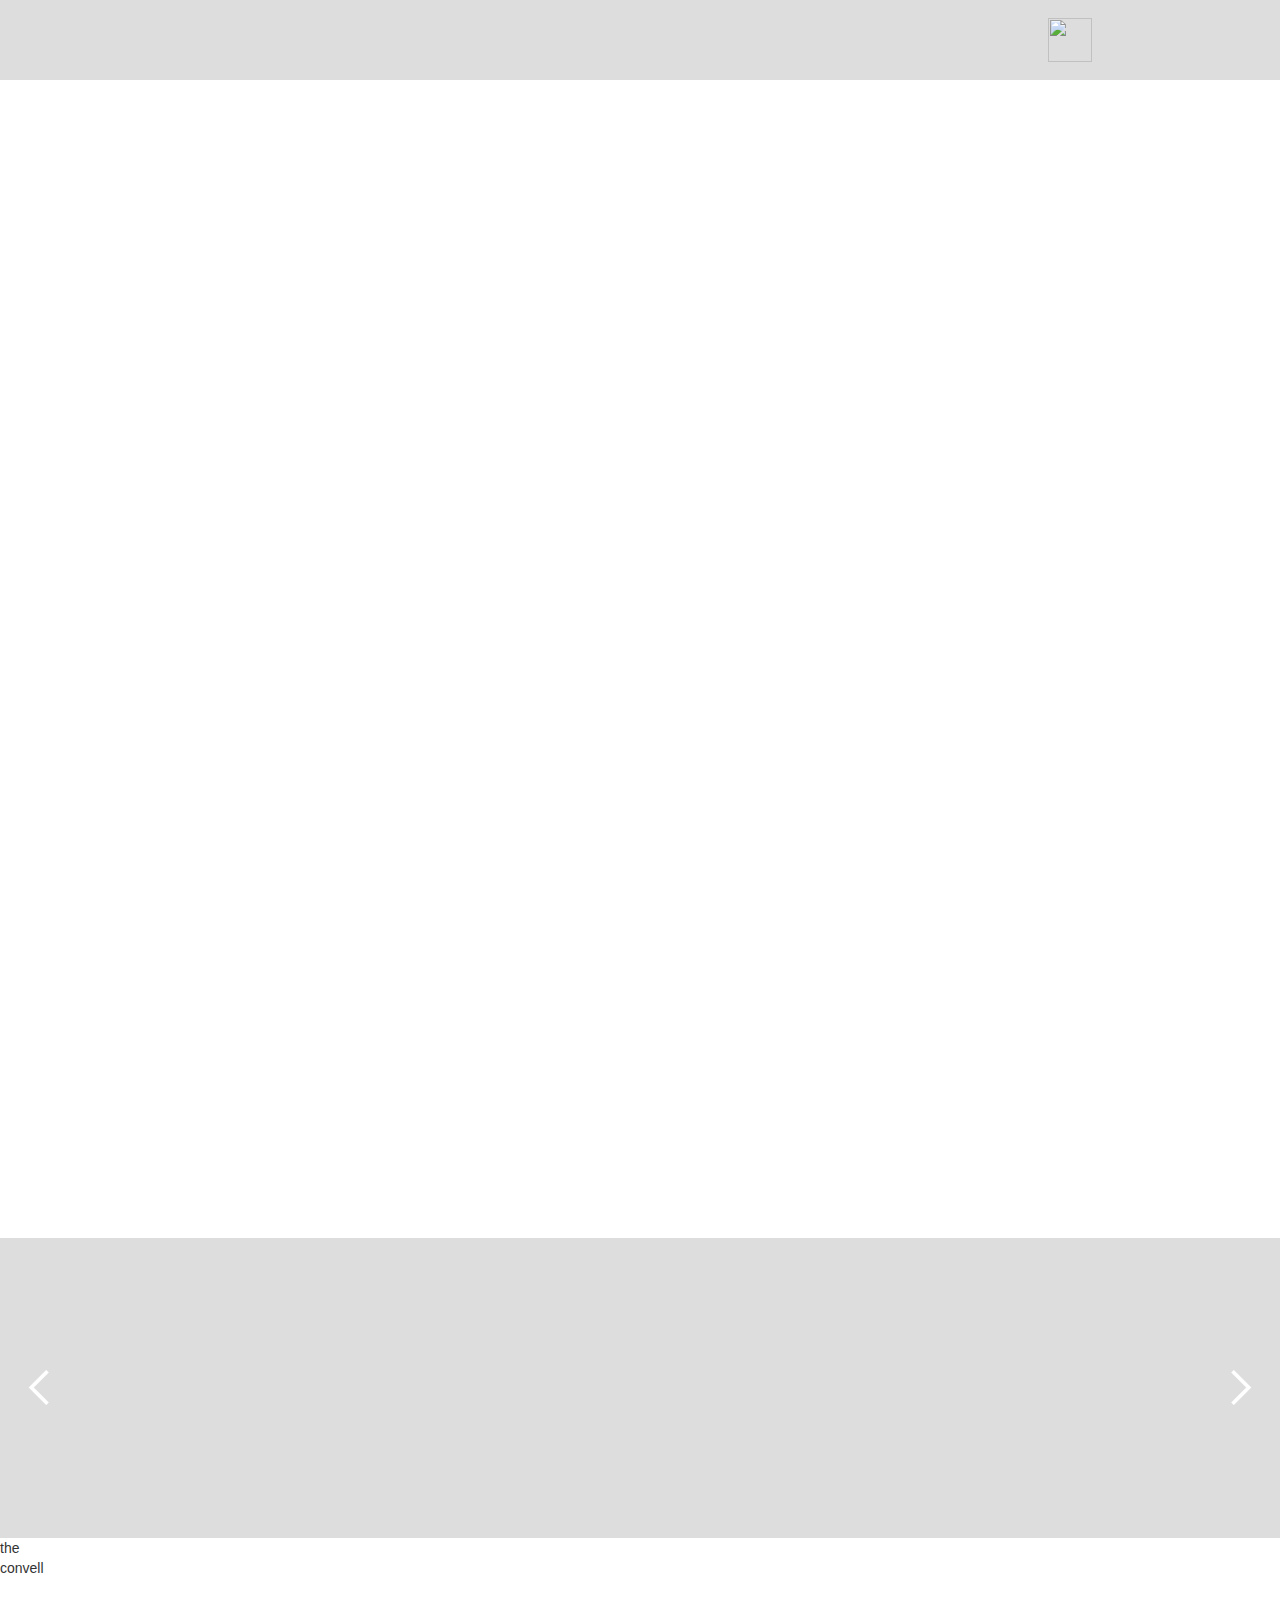
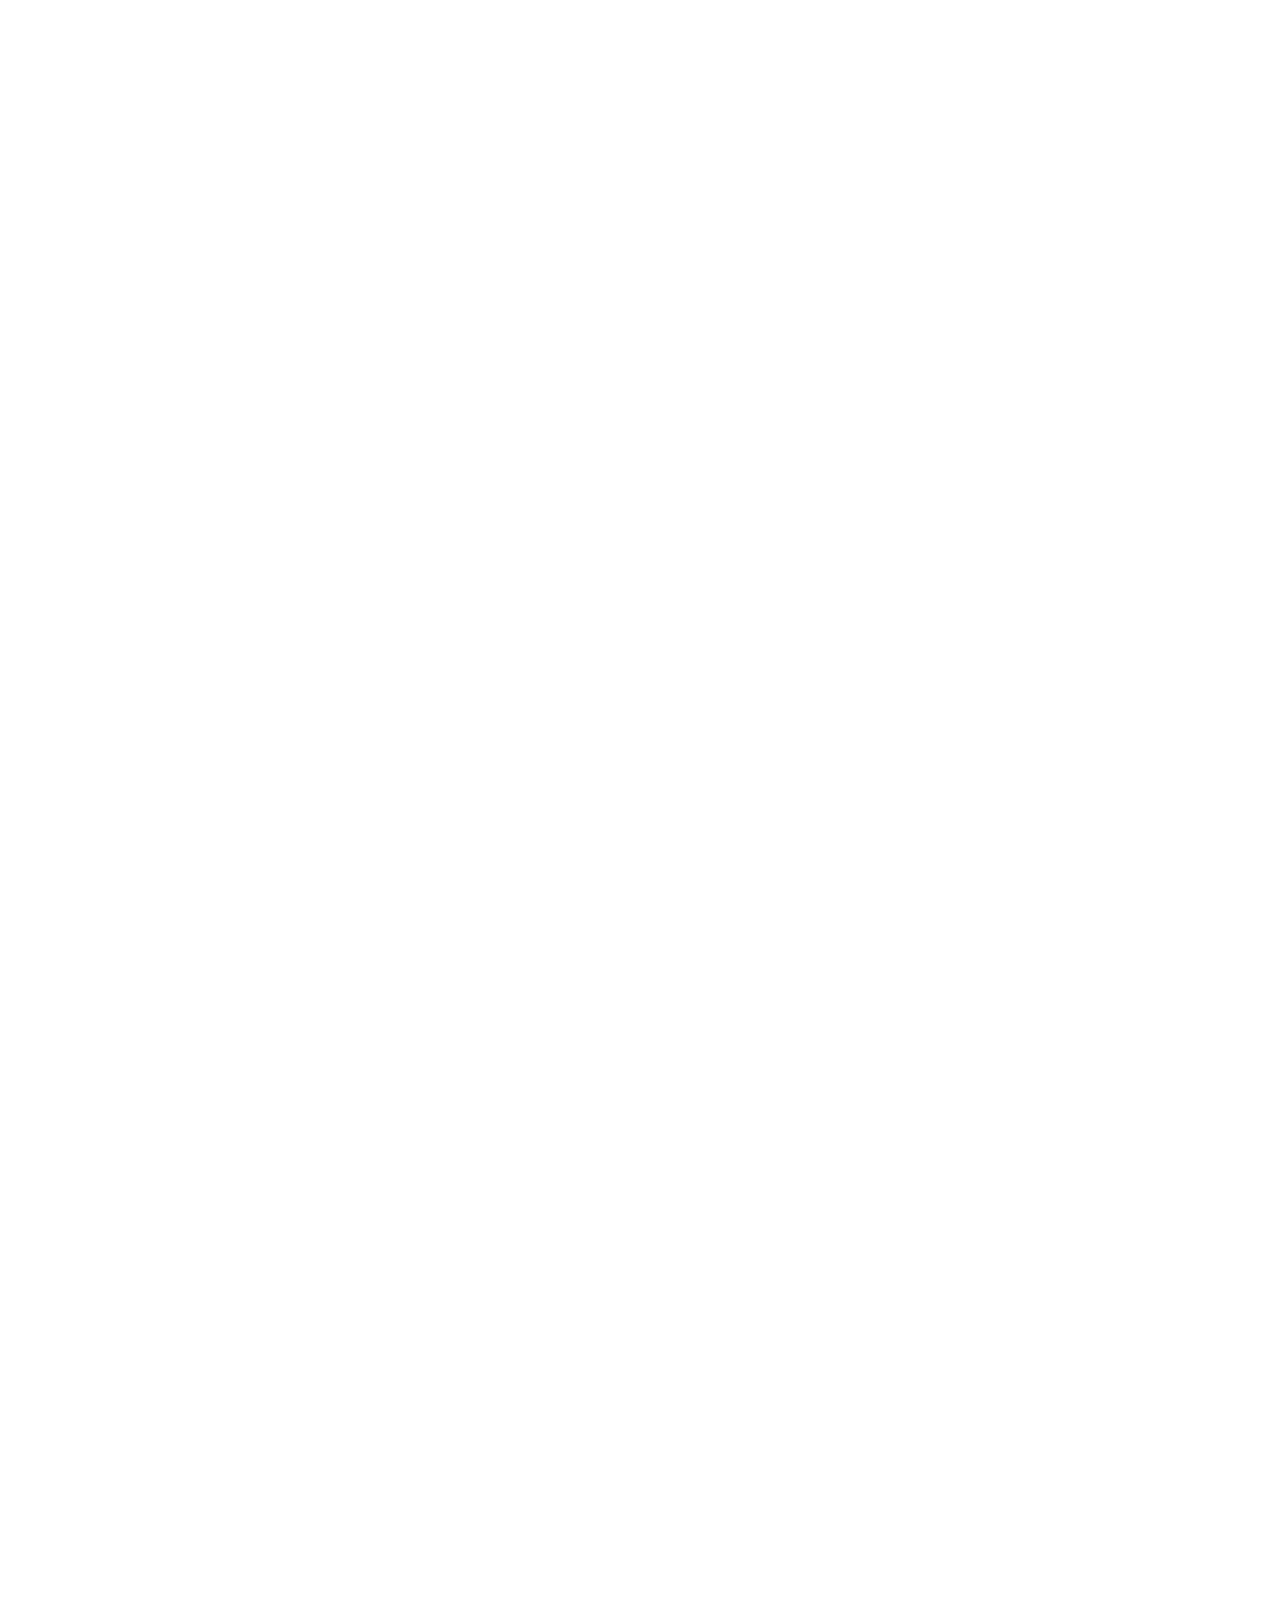
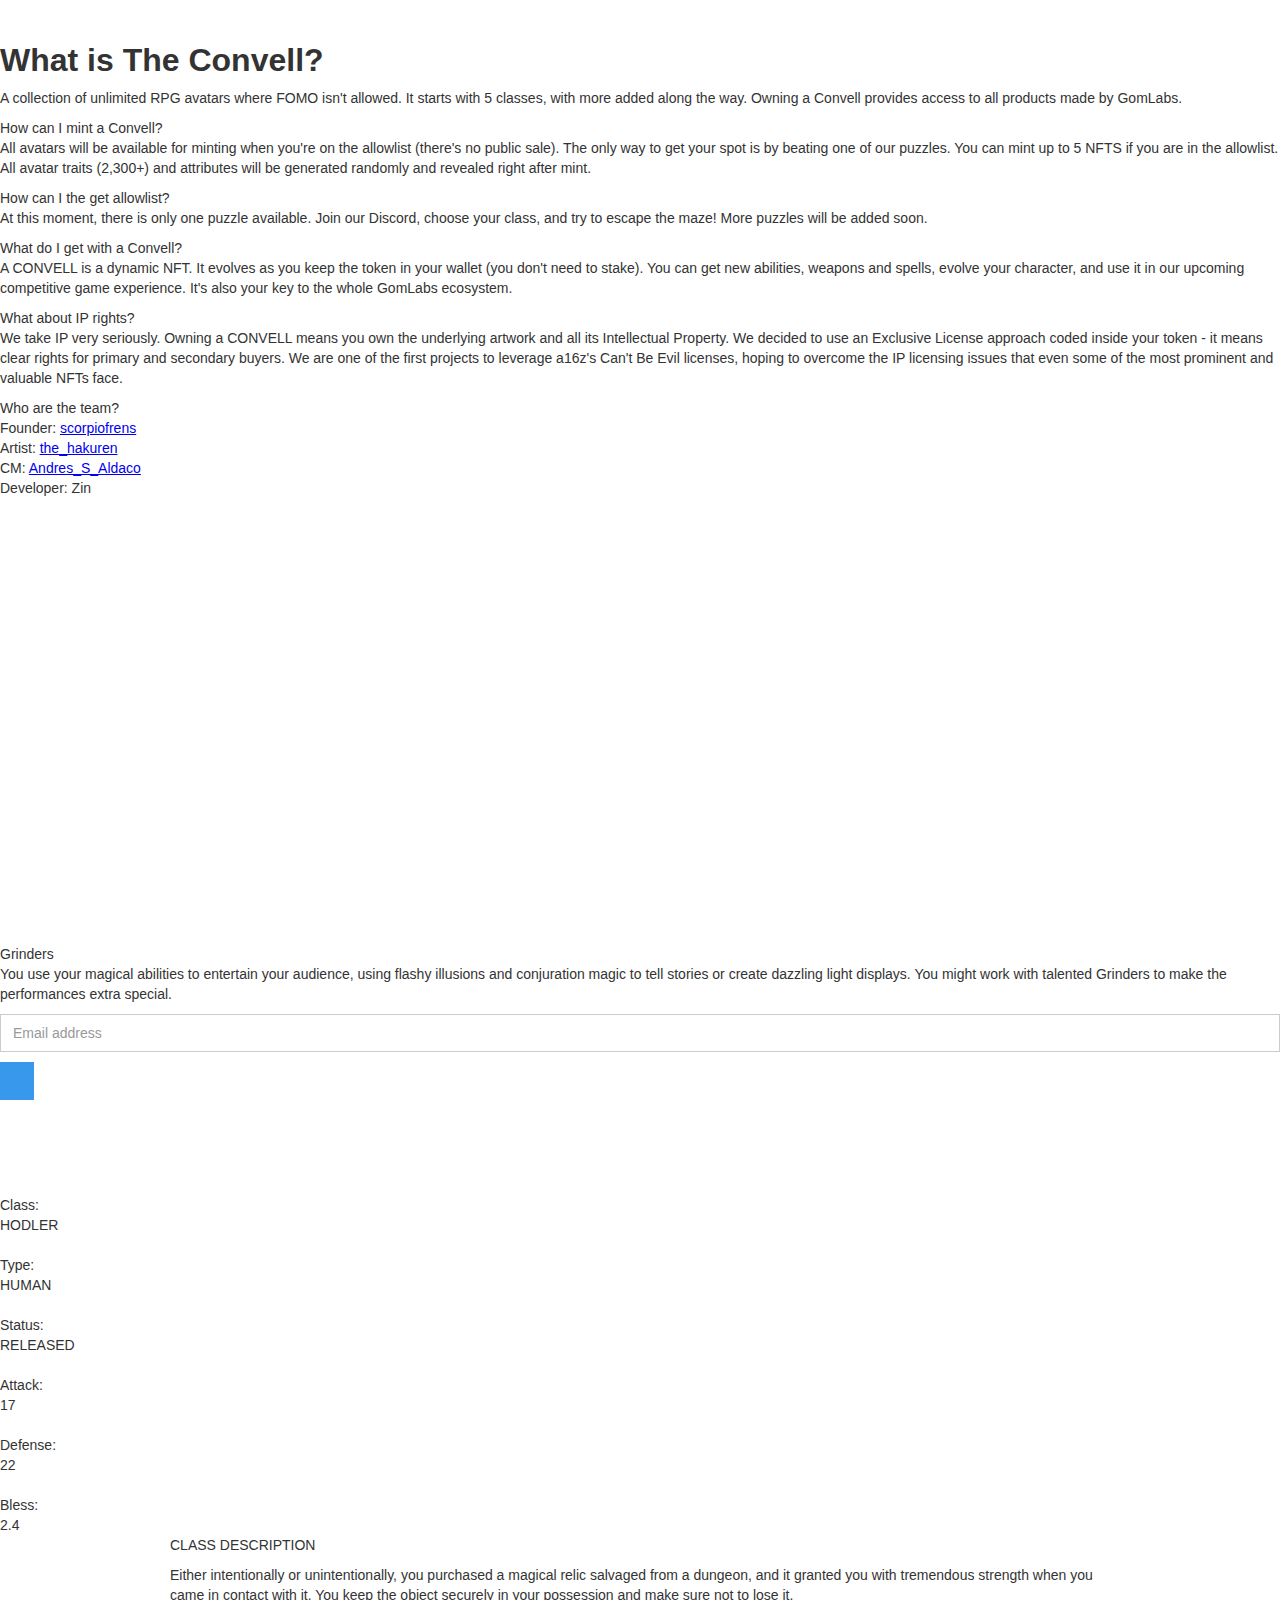
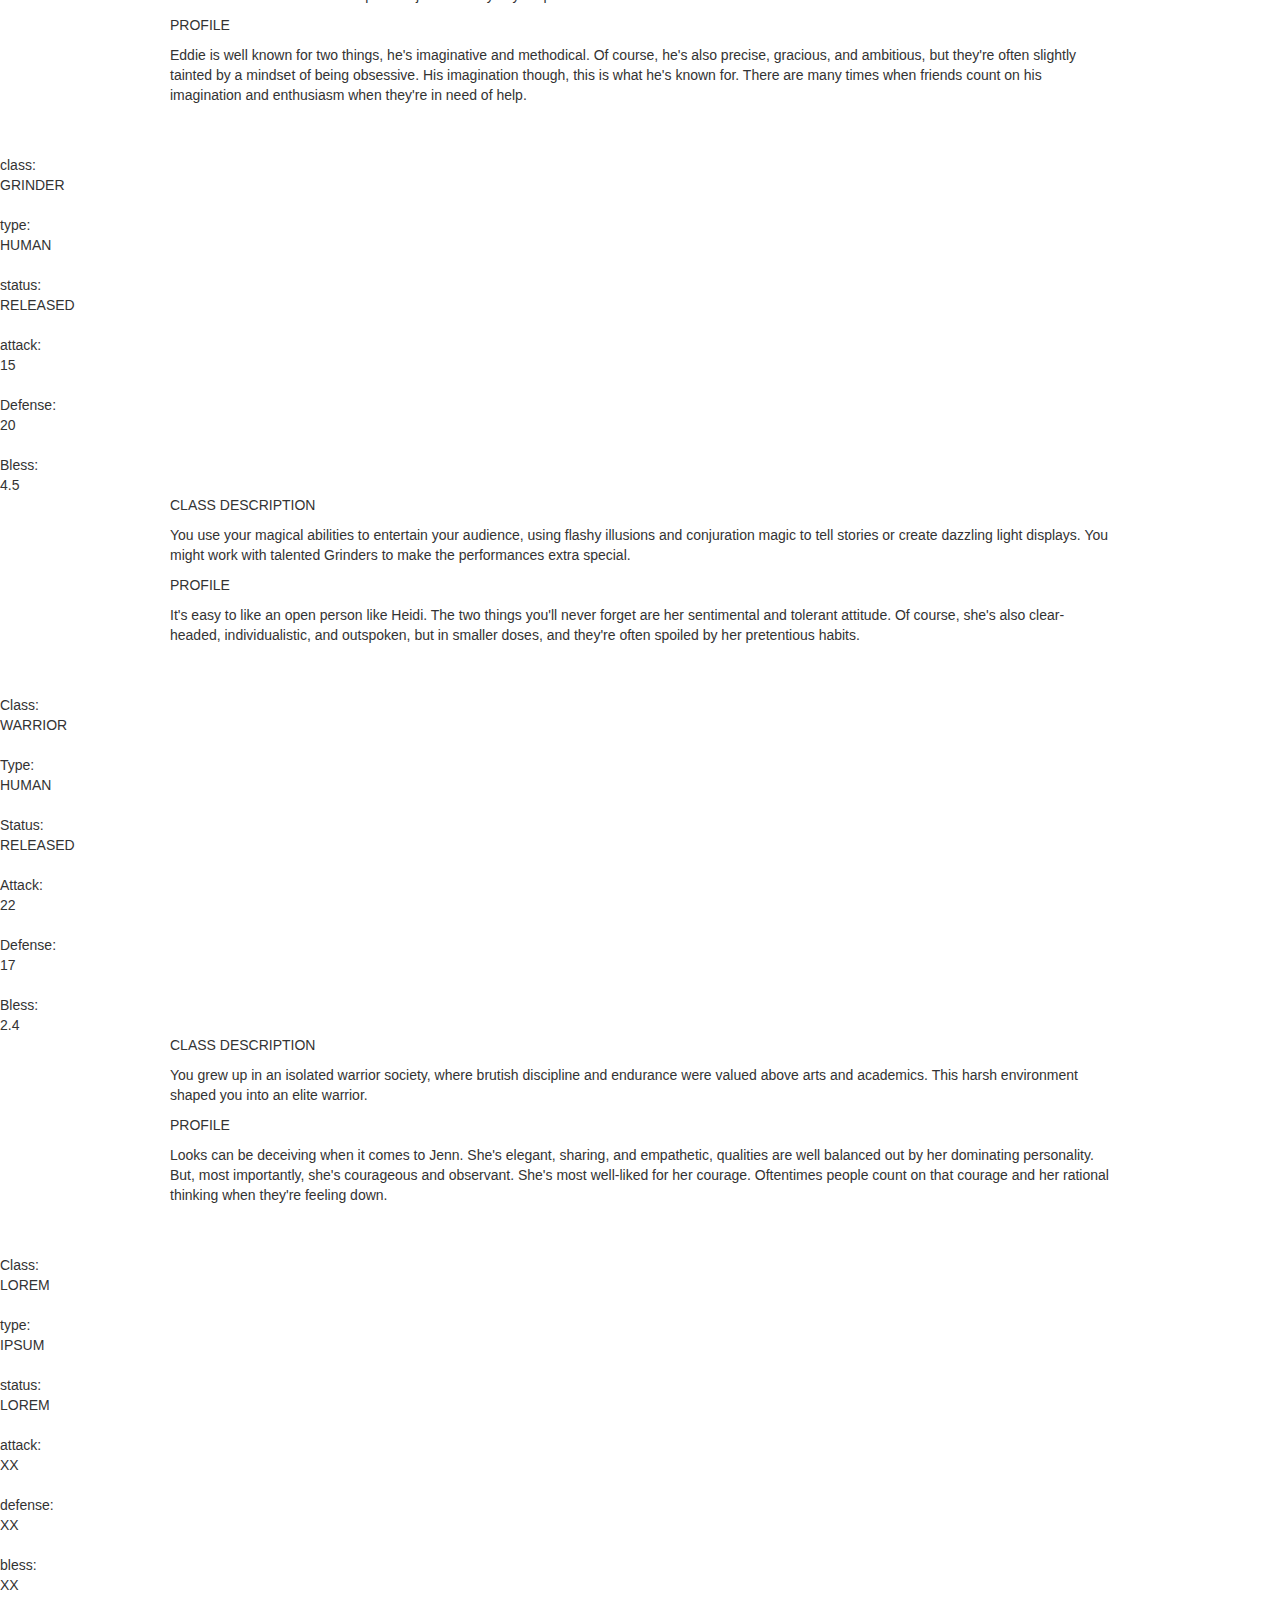
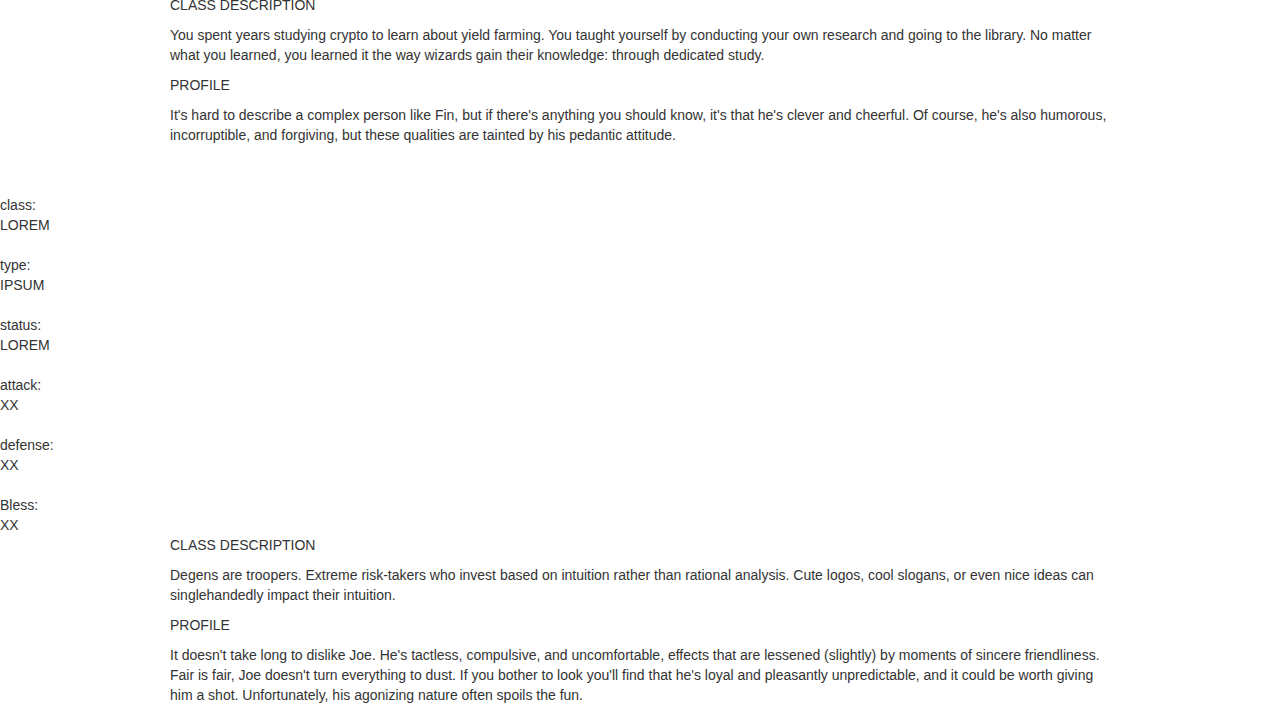
==== src/index.html @ bb80fe16 "Changes added" ====
<!DOCTYPE html><!--  Last Published: Tue Dec 06 2022 13:22:50 GMT+0000 (Coordinated Universal Time)  -->
<html data-wf-page="637d625a75244054756fffa5" data-wf-site="63251c2cacd3d86c5c5388a2">
<head>
  <meta charset="utf-8">
  <title>Home</title>
  <meta content="The first nofomo digital collectibles in web3 story. YOU SHALL NOT MINT!" name="description">
  <meta content="Home" property="og:title">
  <meta content="The first nofomo digital collectibles in web3 story. YOU SHALL NOT MINT!" property="og:description">
  <meta content="https://uploads-ssl.webflow.com/63251c2cacd3d86c5c5388a2/637fdee6bfb1915b09a7a54a_graphnew.png" property="og:image">
  <meta content="Home" property="twitter:title">
  <meta content="The first nofomo digital collectibles in web3 story. YOU SHALL NOT MINT!" property="twitter:description">
  <meta content="https://uploads-ssl.webflow.com/63251c2cacd3d86c5c5388a2/637fdee6bfb1915b09a7a54a_graphnew.png" property="twitter:image">
  <meta property="og:type" content="website">
  <meta content="summary_large_image" name="twitter:card">
  <meta content="width=device-width, initial-scale=1" name="viewport">
  <meta content="Ve9RkY6NNV0VZ3l6ZLjAfv9XuLPaKJM6GMdHinPy_vU" name="google-site-verification">
  <link href="css/normalize.css" rel="stylesheet" type="text/css">
  <link href="css/webflow.css" rel="stylesheet" type="text/css">
  <link href="css/scorpios-amazing-site.webflow.css" rel="stylesheet" type="text/css">
  <script src="https://ajax.googleapis.com/ajax/libs/webfont/1.6.26/webfont.js" type="text/javascript"></script>
  <script type="text/javascript">WebFont.load({  google: {    families: ["Open Sans:300,300italic,400,400italic,600,600italic,700,700italic,800,800italic","Lato:100,100italic,300,300italic,400,400italic,700,700italic,900,900italic","Montserrat:100,100italic,200,200italic,300,300italic,400,400italic,500,500italic,600,600italic,700,700italic,800,800italic,900,900italic","Inconsolata:400,700","Oswald:200,300,400,500,600,700"]  }});</script>
  <!-- [if lt IE 9]><script src="https://cdnjs.cloudflare.com/ajax/libs/html5shiv/3.7.3/html5shiv.min.js" type="text/javascript"></script><![endif] -->
  <script type="text/javascript">!function(o,c){var n=c.documentElement,t=" w-mod-";n.className+=t+"js",("ontouchstart"in o||o.DocumentTouch&&c instanceof DocumentTouch)&&(n.className+=t+"touch")}(window,document);</script>
  <link href="images/favicon.png" rel="shortcut icon" type="image/x-icon">
  <link href="images/webclip.png" rel="apple-touch-icon">
  <link href="https://www.theconvell.com//" rel="canonical">
  <script async="" src="https://www.googletagmanager.com/gtag/js?id=G-27QGQ98KCM"></script>
  <script type="text/javascript">window.dataLayer = window.dataLayer || [];function gtag(){dataLayer.push(arguments);}gtag('js', new Date());gtag('config', 'G-27QGQ98KCM', {'anonymize_ip': true});</script><!--  Please keep this css code to improve the font quality -->
  <style>
  * {
  -webkit-font-smoothing: antialiased;
  -moz-osx-font-smoothing: grayscale;
}
</style>
  <!--  NOTCH STYLE -->
  <style>
  .notch {
  clip-path: polygon( 
      0 0,						/* top left */
      calc(100% - 15px) 0,		/* top right horizontal */
      100% 15px,				/* top right vertical */
      100% 100%,				/* bottom right */
      15px 100%,				/* bottom left horizontal */
      0 calc(100% - 15px)		/* bottom left vertical */
   	  );
}
</style>
  <link href="https://use.fontawesome.com/releases/v5.6.1/css/all.css" rel="stylesheet">
  <link href="https://cdnjs.cloudflare.com/ajax/libs/remodal/1.1.1/remodal.min.css" rel="stylesheet" type="text/css">
  <link href="https://cdnjs.cloudflare.com/ajax/libs/remodal/1.1.1/remodal-default-theme.min.css" rel="stylesheet" type="text/css">
</head>
<body class="body-5">
  <div data-collapse="all" data-animation="over-left" data-duration="500" data-easing2="ease-in-out" data-easing="ease" role="banner" class="navi w-nav">
    <div class="nav-container w-container">
      <nav role="navigation" class="sidebar w-nav-menu">
        <div class="nav-spacer"></div>
        <a href="index.html" aria-current="page" class="external-link navbar w-nav-link w--current">Home</a>
        <a href="lore.html" class="external-link navbar w-nav-link">Lore</a>
        <a href="mailto:contact@gomlabs.io" class="external-link navbar w-nav-link">Contact</a>
      </nav>
      <div data-ix="nav" class="nav-icon w-nav-button"><img src="images/logoblack.png" width="44" height="44" alt="" class="nav-logo w-hidden-tiny"><img src="images/logoblack.png" alt="" class="mini-logo w-hidden-main w-hidden-medium w-hidden-small"></div>
    </div>
  </div>
  <div class="page-wrapper-3">
    <div class="w-embed">
      <style>
  [data-anim="link"]::after {
    content: " ";
    height: 0px;
    position: absolute;
    left: 0;
    right: 0px;
    bottom: -4px;
    background: #fff;
    transition: all 200ms ease;
  }
  [data-anim="link"]:hover::after {
    height: 4px;
  }
  .btn--hero::before {
    content: " ";
    position: absolute;
    top: 0px;
    bottom: 0px;
    left: 0px;
    right: 0px;
    background: #fff;
    z-index: -1;
    width: 0%;
    transition: all 400ms ease;
  }
  .btn--hero:hover::before {
    width: 100%;
  }
  .btn--hero:hover .btn__ico {
    -webkit-filter: invert(100%);
    filter: invert(100%);
  }
  .form__submit-wrap:hover .overflow__anim { right: -1.5rem; }
</style>
    </div>
    <div id="home" data-w-id="de5af11a-e53e-7d65-a5d9-ae58ec9e7abb" class="hero-section">
      <div class="hero-container">
        <div id="w-node-de5af11a-e53e-7d65-a5d9-ae58ec9e7abd-756fffa5" class="hero-left-column"><img src="images/warrior_2.png" loading="lazy" data-w-id="de5af11a-e53e-7d65-a5d9-ae58ec9e7abe" style="opacity:0" srcset="images/warrior_2-p-500.png 500w, images/warrior_2-p-800.png 800w, images/warrior_2-p-1080.png 1080w, images/warrior_2.png 1373w" sizes="(max-width: 479px) 100vw, (max-width: 767px) 51vw, (max-width: 991px) 355.56781005859375px, 48vw" alt="" class="top-view-jaguar"></div>
        <div class="hero-right-column">
          <div data-w-id="de5af11a-e53e-7d65-a5d9-ae58ec9e7ac0" style="opacity:0" class="jaguar-text">GOMLABS</div>
          <div data-w-id="de5af11a-e53e-7d65-a5d9-ae58ec9e7ac2" style="opacity:0" class="d-type-text">THE CONVELL</div>
          <h1 data-w-id="de5af11a-e53e-7d65-a5d9-ae58ec9e7ac4" style="opacity:0" class="h1">You<br>shall not<br>mint!</h1>
          <div data-w-id="de5af11a-e53e-7d65-a5d9-ae58ec9e7acc" style="opacity:0" class="outline-block">
            <h2 class="subtitle">the first nofomo digital collectibles in web3 story<br></h2>
          </div>
          <a href="https://discord.gg/3ggR5YWFMV" target="_blank" class="w-inline-block">
            <div data-w-id="de5af11a-e53e-7d65-a5d9-ae58ec9e7ad2" style="opacity:0" class="btn btn--slim">
              <h2 class="date">join discord<br></h2>
            </div>
          </a>
          <div class="graphic-element-01"></div>
          <div class="graphic-element-02"></div>
          <div class="graphic-element-03"></div>
          <div class="graphic-element-04"></div>
        </div>
      </div>
    </div>
    <div class="section-2 margin-top-220">
      <div class="container-2">
        <h2 data-w-id="de5af11a-e53e-7d65-a5d9-ae58ec9e7adc" style="opacity:0" class="h2">About the convell<br>‍<br></h2>
        <p data-w-id="de5af11a-e53e-7d65-a5d9-ae58ec9e7ae1" style="opacity:0" class="paragraph"><strong>Designed by The Hakuren, a traditional art expert, The Convell was created to use the controversial market to its advantage</strong>, utilizing a stress-free drop and no hype-farming growing tactics. An RPG-like collection with 5 initial characters mixing traditional and digital art. Everyone must earn their spot in the allowlist by participating in one of our available interactions.<br>‍<br>Easily recognized by its pencil strokes and careful color selection, The Convell is one of the most visually impressive digital collectibles of its time.</p>
        <div class="div-block-14"><img src="images/pencil-draw1.png" loading="lazy" style="opacity:0" data-w-id="de5af11a-e53e-7d65-a5d9-ae58ec9e7aea" alt="" class="car-drawing"><img src="images/holdercolor.png" loading="lazy" style="opacity:0" data-w-id="de5af11a-e53e-7d65-a5d9-ae58ec9e7aeb" alt="" class="car-drawing"></div>
      </div>
    </div>
    <div data-w-id="de5af11a-e53e-7d65-a5d9-ae58ec9e7aec" class="section-2">
      <div class="container-large-4 rotation"><img src="images/fullgoddess-1.png" loading="lazy" sizes="100vw" srcset="images/fullgoddess-1-p-500.png 500w, images/fullgoddess-1-p-800.png 800w, images/fullgoddess-1-p-1080.png 1080w, images/fullgoddess-1-p-1600.png 1600w, images/fullgoddess-1.png 2000w" alt="" class="front-view">
        <div class="front-text-block">
          <h3 data-w-id="de5af11a-e53e-7d65-a5d9-ae58ec9e7af0" style="opacity:0" class="big-text">Memories<br>for a lifetime.</h3>
          <p data-w-id="de5af11a-e53e-7d65-a5d9-ae58ec9e7af4" style="opacity:0" class="paragraph _2">The Realm of Chains, a dark place where time has no meaning and reality is a mere illusion. It is the realm of death and rebirth.<br></p>
        </div>
        <div class="lorebutton">
          <a href="lore.html" class="w-inline-block">
            <div data-w-id="8347e900-d712-20e0-4103-603bf5ab4280" style="opacity:0" class="btn btn--slim">
              <h2 class="date">learn more<br></h2>
            </div>
          </a>
        </div>
      </div>
    </div>
    <div class="section-2">
      <div class="container-large-4">
        <h2 data-w-id="de5af11a-e53e-7d65-a5d9-ae58ec9e7af8" style="opacity:0" class="h2">spec summary:<br></h2>
        <div class="row-2-columns">
          <div data-w-id="de5af11a-e53e-7d65-a5d9-ae58ec9e7afc" style="opacity:0" class="spec-item">
            <div id="w-node-de5af11a-e53e-7d65-a5d9-ae58ec9e7afd-756fffa5" class="spec-label">
              <div class="label-2">types</div>
              <div class="spec-divider"></div>
            </div>
            <div class="spec-data">
              <div class="spec-text"><strong class="bold-text">5 characters</strong></div>
            </div>
          </div>
          <div data-w-id="de5af11a-e53e-7d65-a5d9-ae58ec9e7b05" style="opacity:0" class="spec-item">
            <div id="w-node-de5af11a-e53e-7d65-a5d9-ae58ec9e7b06-756fffa5" class="spec-label">
              <div class="label-2">traits</div>
              <div class="spec-divider"></div>
            </div>
            <div class="spec-data">
              <div class="spec-text"><strong class="bold-text">2,300+</strong></div>
            </div>
          </div>
          <div data-w-id="de5af11a-e53e-7d65-a5d9-ae58ec9e7b0e" style="opacity:0" class="spec-item">
            <div id="w-node-de5af11a-e53e-7d65-a5d9-ae58ec9e7b0f-756fffa5" class="spec-label">
              <div class="label-2">Suply</div>
              <div class="spec-divider"></div>
            </div>
            <div class="spec-data">
              <div class="spec-text"><strong class="bold-text">7,700* units</strong></div>
            </div>
          </div>
          <div data-w-id="de5af11a-e53e-7d65-a5d9-ae58ec9e7b17" style="opacity:0" class="spec-item">
            <div id="w-node-de5af11a-e53e-7d65-a5d9-ae58ec9e7b18-756fffa5" class="spec-label">
              <div class="label-2">chain</div>
              <div class="spec-divider"></div>
            </div>
            <div class="spec-data">
              <div class="spec-text"><strong>Ethereum</strong></div>
            </div>
          </div>
          <div data-w-id="de5af11a-e53e-7d65-a5d9-ae58ec9e7b20" style="opacity:0" class="spec-item">
            <div id="w-node-de5af11a-e53e-7d65-a5d9-ae58ec9e7b21-756fffa5" class="spec-label">
              <div class="label-2">Price</div>
              <div class="spec-divider"></div>
            </div>
            <div class="spec-data">
              <div class="spec-text"><strong class="bold-text">0.052 &lt;&gt; 0.14</strong></div>
            </div>
          </div>
          <div data-w-id="de5af11a-e53e-7d65-a5d9-ae58ec9e7b29" style="opacity:0" class="spec-item">
            <div id="w-node-de5af11a-e53e-7d65-a5d9-ae58ec9e7b2a-756fffa5" class="spec-label">
              <div class="label-2">FOMO</div>
              <div class="spec-divider"></div>
            </div>
            <div class="spec-data">
              <div class="spec-text"><strong class="bold-text">0 (zero)</strong></div>
            </div>
          </div>
        </div>
        <div class="line-separation"></div>
      </div>
    </div>
    <div data-w-id="de5af11a-e53e-7d65-a5d9-ae58ec9e7b7d" class="section-2 margin-top-100">
      <div class="container-large-4 rotation">
        <div class="back-text-block">
          <h3 data-w-id="de5af11a-e53e-7d65-a5d9-ae58ec9e7b81" style="opacity:0" class="big-text _2">Collections</h3>
          <p data-w-id="de5af11a-e53e-7d65-a5d9-ae58ec9e7b83" style="opacity:0" class="paragraph _2">Exclusive digital collectibles living in the Ethereum blockchain.</p>
        </div>
      </div>
      <div class="section-3">
        <div class="wrapper">
          <div class="content-3">
            <div data-delay="4000" data-animation="slide" class="slider-3 w-slider" data-autoplay="false" data-easing="ease" data-hide-arrows="true" data-disable-swipe="false" data-autoplay-limit="0" data-nav-spacing="3" data-duration="500" data-infinite="true">
              <div class="mask-3 w-slider-mask">
                <div data-w-id="8bf9cad8-3eb7-7ef2-752e-42157653d19d" style="opacity:0" class="slide-3 w-slide">
                  <div class="item-right">
                    <h1 style="opacity:0;-webkit-transform:translate3d(0, -84px, 0) scale3d(1, 1, 1) rotateX(0) rotateY(0) rotateZ(0) skew(0, 0);-moz-transform:translate3d(0, -84px, 0) scale3d(1, 1, 1) rotateX(0) rotateY(0) rotateZ(0) skew(0, 0);-ms-transform:translate3d(0, -84px, 0) scale3d(1, 1, 1) rotateX(0) rotateY(0) rotateZ(0) skew(0, 0);transform:translate3d(0, -84px, 0) scale3d(1, 1, 1) rotateX(0) rotateY(0) rotateZ(0) skew(0, 0)" class="heading-28">Eddie THE hodler</h1>
                    <div style="opacity:0;-webkit-transform:translate3d(-92px, 0, 0) scale3d(1, 1, 1) rotateX(0) rotateY(0) rotateZ(0) skew(0, 0);-moz-transform:translate3d(-92px, 0, 0) scale3d(1, 1, 1) rotateX(0) rotateY(0) rotateZ(0) skew(0, 0);-ms-transform:translate3d(-92px, 0, 0) scale3d(1, 1, 1) rotateX(0) rotateY(0) rotateZ(0) skew(0, 0);transform:translate3d(-92px, 0, 0) scale3d(1, 1, 1) rotateX(0) rotateY(0) rotateZ(0) skew(0, 0)" class="div-block-15"><img loading="lazy" src="images/labyrinth-24.png" alt="" class="image-2">
                      <div class="text-block-15">1,557<sup>units</sup></div>
                    </div>
                    <div class="div-block-18">
                      <div data-remodal-target="hodler" data-visit="card" style="opacity:0;-webkit-transform:translate3d(-68px, 0, 0) scale3d(1, 1, 1) rotateX(0) rotateY(0) rotateZ(0) skew(0, 0);-moz-transform:translate3d(-68px, 0, 0) scale3d(1, 1, 1) rotateX(0) rotateY(0) rotateZ(0) skew(0, 0);-ms-transform:translate3d(-68px, 0, 0) scale3d(1, 1, 1) rotateX(0) rotateY(0) rotateZ(0) skew(0, 0);transform:translate3d(-68px, 0, 0) scale3d(1, 1, 1) rotateX(0) rotateY(0) rotateZ(0) skew(0, 0)" class="div-block-17">
                        <div class="text-block-3">Imaginative and Methodical</div>
                        <div class="text-block-2">LEARN MORE</div>
                      </div>
                      <div style="opacity:0;-webkit-transform:translate3d(109px, 0, 0) scale3d(1, 1, 1) rotateX(0) rotateY(0) rotateZ(0) skew(0, 0);-moz-transform:translate3d(109px, 0, 0) scale3d(1, 1, 1) rotateX(0) rotateY(0) rotateZ(0) skew(0, 0);-ms-transform:translate3d(109px, 0, 0) scale3d(1, 1, 1) rotateX(0) rotateY(0) rotateZ(0) skew(0, 0);transform:translate3d(109px, 0, 0) scale3d(1, 1, 1) rotateX(0) rotateY(0) rotateZ(0) skew(0, 0)" class="div-block-4">
                        <div class="circle out-line">
                          <div data-ix="reset-circle" class="top-circle out-line">
                            <div class="amount">0.086</div>
                          </div>
                          <div class="base-grid">
                            <div data-ix="90-degrees" class="progress-bar"></div>
                            <div data-ix="180-degrees" class="progress-bar _3"></div>
                            <div data-ix="180-degrees" class="progress-bar _2"></div>
                            <div data-ix="270-degrees" class="progress-bar"></div>
                            <div data-ix="92" class="progress-bar"></div>
                            <div data-ix="hide-white" class="progress-mask"></div>
                          </div>
                        </div>
                        <div class="text-block-2 l">PRICE (ETH)</div>
                      </div>
                    </div>
                    <div style="opacity:0;-webkit-transform:translate3d(0, 93px, 0) scale3d(1, 1, 1) rotateX(0) rotateY(0) rotateZ(0) skew(0, 0);-moz-transform:translate3d(0, 93px, 0) scale3d(1, 1, 1) rotateX(0) rotateY(0) rotateZ(0) skew(0, 0);-ms-transform:translate3d(0, 93px, 0) scale3d(1, 1, 1) rotateX(0) rotateY(0) rotateZ(0) skew(0, 0);transform:translate3d(0, 93px, 0) scale3d(1, 1, 1) rotateX(0) rotateY(0) rotateZ(0) skew(0, 0)" class="div-block-5">
                      <a href="mint.html" target="_blank" class="button-4 w-button">MINT NOW</a>
                      <div class="div-block-16">
                        <div data-w-id="8bf9cad8-3eb7-7ef2-752e-42157653d1c1" data-is-ix2-target="1" class="lottie-animation-17 _1" data-animation-type="lottie" data-src="https://uploads-ssl.webflow.com/637d85da0f1d180087ac713b/637d85da0f1d1823f5ac7150_84830-like-no-background.json" data-loop="0" data-direction="1" data-autoplay="0" data-renderer="svg" data-default-duration="2" data-duration="0"></div>
                        <div class="text-block-4">ADD TO WISHLIST</div>
                      </div>
                    </div><img style="-webkit-transform:translate3d(-52px, 0, 0) scale3d(1, 1, 1) rotateX(0) rotateY(0) rotateZ(0) skew(0, 0);-moz-transform:translate3d(-52px, 0, 0) scale3d(1, 1, 1) rotateX(0) rotateY(0) rotateZ(0) skew(0, 0);-ms-transform:translate3d(-52px, 0, 0) scale3d(1, 1, 1) rotateX(0) rotateY(0) rotateZ(0) skew(0, 0);transform:translate3d(-52px, 0, 0) scale3d(1, 1, 1) rotateX(0) rotateY(0) rotateZ(0) skew(0, 0);opacity:0" sizes="(max-width: 479px) 100vw, (max-width: 767px) 80vw, 432px" src="images/hodler_1.png" loading="lazy" srcset="images/hodler_1-p-500.png 500w, images/hodler_1-p-800.png 800w, images/hodler_1.png 980w" alt="" class="image-3">
                  </div>
                </div>
                <div data-w-id="0427055a-6df0-ed53-9341-196be0585f8b" class="slide-3 w-slide">
                  <div class="item-right">
                    <h1 style="opacity:0;-webkit-transform:translate3d(0, -84px, 0) scale3d(1, 1, 1) rotateX(0) rotateY(0) rotateZ(0) skew(0, 0);-moz-transform:translate3d(0, -84px, 0) scale3d(1, 1, 1) rotateX(0) rotateY(0) rotateZ(0) skew(0, 0);-ms-transform:translate3d(0, -84px, 0) scale3d(1, 1, 1) rotateX(0) rotateY(0) rotateZ(0) skew(0, 0);transform:translate3d(0, -84px, 0) scale3d(1, 1, 1) rotateX(0) rotateY(0) rotateZ(0) skew(0, 0)" class="heading-28">jenn is a warrior</h1>
                    <div style="opacity:0;-webkit-transform:translate3d(-92px, 0, 0) scale3d(1, 1, 1) rotateX(0) rotateY(0) rotateZ(0) skew(0, 0);-moz-transform:translate3d(-92px, 0, 0) scale3d(1, 1, 1) rotateX(0) rotateY(0) rotateZ(0) skew(0, 0);-ms-transform:translate3d(-92px, 0, 0) scale3d(1, 1, 1) rotateX(0) rotateY(0) rotateZ(0) skew(0, 0);transform:translate3d(-92px, 0, 0) scale3d(1, 1, 1) rotateX(0) rotateY(0) rotateZ(0) skew(0, 0)" class="div-block-15"><img loading="lazy" src="images/labyrinth-24.png" alt="" class="image-2">
                      <div class="text-block-15">957<sup>units</sup></div>
                    </div>
                    <div class="div-block-18">
                      <div data-remodal-target="warrior" data-visit="card" style="opacity:0;-webkit-transform:translate3d(-68px, 0, 0) scale3d(1, 1, 1) rotateX(0) rotateY(0) rotateZ(0) skew(0, 0);-moz-transform:translate3d(-68px, 0, 0) scale3d(1, 1, 1) rotateX(0) rotateY(0) rotateZ(0) skew(0, 0);-ms-transform:translate3d(-68px, 0, 0) scale3d(1, 1, 1) rotateX(0) rotateY(0) rotateZ(0) skew(0, 0);transform:translate3d(-68px, 0, 0) scale3d(1, 1, 1) rotateX(0) rotateY(0) rotateZ(0) skew(0, 0)" class="div-block-17">
                        <div class="text-block-3">rational and courageous</div>
                        <div class="text-block-2">LEARN MORE</div>
                      </div>
                      <div style="opacity:0;-webkit-transform:translate3d(109px, 0, 0) scale3d(1, 1, 1) rotateX(0) rotateY(0) rotateZ(0) skew(0, 0);-moz-transform:translate3d(109px, 0, 0) scale3d(1, 1, 1) rotateX(0) rotateY(0) rotateZ(0) skew(0, 0);-ms-transform:translate3d(109px, 0, 0) scale3d(1, 1, 1) rotateX(0) rotateY(0) rotateZ(0) skew(0, 0);transform:translate3d(109px, 0, 0) scale3d(1, 1, 1) rotateX(0) rotateY(0) rotateZ(0) skew(0, 0)" class="div-block-4">
                        <div class="circle out-line">
                          <div data-ix="reset-circle" class="top-circle out-line">
                            <div class="amount">0.140</div>
                          </div>
                          <div class="base-grid">
                            <div data-ix="90-degrees" class="progress-bar"></div>
                            <div data-ix="180-degrees" class="progress-bar _3"></div>
                            <div data-ix="180-degrees" class="progress-bar _2"></div>
                            <div data-ix="270-degrees" class="progress-bar"></div>
                            <div data-ix="92" class="progress-bar"></div>
                            <div data-ix="hide-white" class="progress-mask"></div>
                          </div>
                        </div>
                        <div class="text-block-2 l">PRICE (ETH)</div>
                      </div>
                    </div>
                    <div style="opacity:0;-webkit-transform:translate3d(0, 93px, 0) scale3d(1, 1, 1) rotateX(0) rotateY(0) rotateZ(0) skew(0, 0);-moz-transform:translate3d(0, 93px, 0) scale3d(1, 1, 1) rotateX(0) rotateY(0) rotateZ(0) skew(0, 0);-ms-transform:translate3d(0, 93px, 0) scale3d(1, 1, 1) rotateX(0) rotateY(0) rotateZ(0) skew(0, 0);transform:translate3d(0, 93px, 0) scale3d(1, 1, 1) rotateX(0) rotateY(0) rotateZ(0) skew(0, 0)" class="div-block-5">
                      <a href="mint.html" target="_blank" class="button-4 w-button">MINT NOW</a>
                      <div class="div-block-16">
                        <div data-w-id="0427055a-6df0-ed53-9341-196be0585fad" data-is-ix2-target="1" class="lottie-animation-17 _1" data-animation-type="lottie" data-src="https://uploads-ssl.webflow.com/637d85da0f1d180087ac713b/637d85da0f1d1823f5ac7150_84830-like-no-background.json" data-loop="0" data-direction="1" data-autoplay="0" data-renderer="svg" data-default-duration="2" data-duration="0"></div>
                        <div class="text-block-4">ADD TO WISHLIST</div>
                      </div>
                    </div><img style="-webkit-transform:translate3d(-52px, 0, 0) scale3d(1, 1, 1) rotateX(0) rotateY(0) rotateZ(0) skew(0, 0);-moz-transform:translate3d(-52px, 0, 0) scale3d(1, 1, 1) rotateX(0) rotateY(0) rotateZ(0) skew(0, 0);-ms-transform:translate3d(-52px, 0, 0) scale3d(1, 1, 1) rotateX(0) rotateY(0) rotateZ(0) skew(0, 0);transform:translate3d(-52px, 0, 0) scale3d(1, 1, 1) rotateX(0) rotateY(0) rotateZ(0) skew(0, 0);opacity:0" sizes="(max-width: 479px) 100vw, (max-width: 767px) 80vw, 432px" src="images/warrior_1.png" loading="lazy" srcset="images/warrior_1-p-500.png 500w, images/warrior_1.png 980w" alt="" class="image-3">
                  </div>
                </div>
                <div data-w-id="3371f2dc-4dac-8084-36d2-b24301887cae" class="slide-3 w-slide">
                  <div class="item-right">
                    <h1 style="opacity:0;-webkit-transform:translate3d(0, -84px, 0) scale3d(1, 1, 1) rotateX(0) rotateY(0) rotateZ(0) skew(0, 0);-moz-transform:translate3d(0, -84px, 0) scale3d(1, 1, 1) rotateX(0) rotateY(0) rotateZ(0) skew(0, 0);-ms-transform:translate3d(0, -84px, 0) scale3d(1, 1, 1) rotateX(0) rotateY(0) rotateZ(0) skew(0, 0);transform:translate3d(0, -84px, 0) scale3d(1, 1, 1) rotateX(0) rotateY(0) rotateZ(0) skew(0, 0)" class="heading-28">heidi is a grinder</h1>
                    <div style="opacity:0;-webkit-transform:translate3d(-92px, 0, 0) scale3d(1, 1, 1) rotateX(0) rotateY(0) rotateZ(0) skew(0, 0);-moz-transform:translate3d(-92px, 0, 0) scale3d(1, 1, 1) rotateX(0) rotateY(0) rotateZ(0) skew(0, 0);-ms-transform:translate3d(-92px, 0, 0) scale3d(1, 1, 1) rotateX(0) rotateY(0) rotateZ(0) skew(0, 0);transform:translate3d(-92px, 0, 0) scale3d(1, 1, 1) rotateX(0) rotateY(0) rotateZ(0) skew(0, 0)" class="div-block-15"><img loading="lazy" src="images/labyrinth-24.png" alt="" class="image-2">
                      <div class="text-block-15">1,757<sup>units</sup></div>
                    </div>
                    <div class="div-block-18">
                      <div data-remodal-target="grinder" data-visit="card" style="opacity:0;-webkit-transform:translate3d(-68px, 0, 0) scale3d(1, 1, 1) rotateX(0) rotateY(0) rotateZ(0) skew(0, 0);-moz-transform:translate3d(-68px, 0, 0) scale3d(1, 1, 1) rotateX(0) rotateY(0) rotateZ(0) skew(0, 0);-ms-transform:translate3d(-68px, 0, 0) scale3d(1, 1, 1) rotateX(0) rotateY(0) rotateZ(0) skew(0, 0);transform:translate3d(-68px, 0, 0) scale3d(1, 1, 1) rotateX(0) rotateY(0) rotateZ(0) skew(0, 0)" class="div-block-17">
                        <div class="text-block-3">the<br>storytellers</div>
                        <div class="text-block-2">LEARN MORE</div>
                      </div>
                      <div style="opacity:0;-webkit-transform:translate3d(109px, 0, 0) scale3d(1, 1, 1) rotateX(0) rotateY(0) rotateZ(0) skew(0, 0);-moz-transform:translate3d(109px, 0, 0) scale3d(1, 1, 1) rotateX(0) rotateY(0) rotateZ(0) skew(0, 0);-ms-transform:translate3d(109px, 0, 0) scale3d(1, 1, 1) rotateX(0) rotateY(0) rotateZ(0) skew(0, 0);transform:translate3d(109px, 0, 0) scale3d(1, 1, 1) rotateX(0) rotateY(0) rotateZ(0) skew(0, 0)" class="div-block-4">
                        <div class="circle out-line">
                          <div data-ix="reset-circle" class="top-circle out-line">
                            <div class="amount">0.076</div>
                          </div>
                          <div class="base-grid">
                            <div data-ix="90-degrees" class="progress-bar"></div>
                            <div data-ix="180-degrees" class="progress-bar _3"></div>
                            <div data-ix="180-degrees" class="progress-bar _2"></div>
                            <div data-ix="270-degrees" class="progress-bar"></div>
                            <div data-ix="92" class="progress-bar"></div>
                            <div data-ix="hide-white" class="progress-mask"></div>
                          </div>
                        </div>
                        <div class="text-block-2 l">PRICE (ETH)</div>
                      </div>
                    </div>
                    <div style="opacity:0;-webkit-transform:translate3d(0, 93px, 0) scale3d(1, 1, 1) rotateX(0) rotateY(0) rotateZ(0) skew(0, 0);-moz-transform:translate3d(0, 93px, 0) scale3d(1, 1, 1) rotateX(0) rotateY(0) rotateZ(0) skew(0, 0);-ms-transform:translate3d(0, 93px, 0) scale3d(1, 1, 1) rotateX(0) rotateY(0) rotateZ(0) skew(0, 0);transform:translate3d(0, 93px, 0) scale3d(1, 1, 1) rotateX(0) rotateY(0) rotateZ(0) skew(0, 0)" class="div-block-5">
                      <a href="mint.html" target="_blank" class="button-4 w-button">MINT NOW</a>
                      <div class="div-block-16">
                        <div data-w-id="3371f2dc-4dac-8084-36d2-b24301887cd0" data-is-ix2-target="1" class="lottie-animation-17 _1" data-animation-type="lottie" data-src="https://uploads-ssl.webflow.com/637d85da0f1d180087ac713b/637d85da0f1d1823f5ac7150_84830-like-no-background.json" data-loop="0" data-direction="1" data-autoplay="0" data-renderer="svg" data-default-duration="2" data-duration="0"></div>
                        <div class="text-block-4">ADD TO WISHLIST</div>
                      </div>
                    </div><img style="-webkit-transform:translate3d(-52px, 0, 0) scale3d(1, 1, 1) rotateX(0) rotateY(0) rotateZ(0) skew(0, 0);-moz-transform:translate3d(-52px, 0, 0) scale3d(1, 1, 1) rotateX(0) rotateY(0) rotateZ(0) skew(0, 0);-ms-transform:translate3d(-52px, 0, 0) scale3d(1, 1, 1) rotateX(0) rotateY(0) rotateZ(0) skew(0, 0);transform:translate3d(-52px, 0, 0) scale3d(1, 1, 1) rotateX(0) rotateY(0) rotateZ(0) skew(0, 0);opacity:0" sizes="(max-width: 479px) 100vw, (max-width: 767px) 80vw, 432px" src="images/grinder_1.png" loading="lazy" srcset="images/grinder_1-p-500.png 500w, images/grinder_1-p-800.png 800w, images/grinder_1.png 980w" alt="" class="image-3">
                  </div>
                </div>
                <div data-w-id="27ecce6a-2026-43c7-99fe-29367e5cb0fa" class="slide-3 w-slide">
                  <div class="item-right">
                    <h1 style="opacity:0;-webkit-transform:translate3d(0, -84px, 0) scale3d(1, 1, 1) rotateX(0) rotateY(0) rotateZ(0) skew(0, 0);-moz-transform:translate3d(0, -84px, 0) scale3d(1, 1, 1) rotateX(0) rotateY(0) rotateZ(0) skew(0, 0);-ms-transform:translate3d(0, -84px, 0) scale3d(1, 1, 1) rotateX(0) rotateY(0) rotateZ(0) skew(0, 0);transform:translate3d(0, -84px, 0) scale3d(1, 1, 1) rotateX(0) rotateY(0) rotateZ(0) skew(0, 0)" class="heading-28">fin is a gmaster</h1>
                    <div style="opacity:0;-webkit-transform:translate3d(-92px, 0, 0) scale3d(1, 1, 1) rotateX(0) rotateY(0) rotateZ(0) skew(0, 0);-moz-transform:translate3d(-92px, 0, 0) scale3d(1, 1, 1) rotateX(0) rotateY(0) rotateZ(0) skew(0, 0);-ms-transform:translate3d(-92px, 0, 0) scale3d(1, 1, 1) rotateX(0) rotateY(0) rotateZ(0) skew(0, 0);transform:translate3d(-92px, 0, 0) scale3d(1, 1, 1) rotateX(0) rotateY(0) rotateZ(0) skew(0, 0)" class="div-block-15"><img loading="lazy" src="images/labyrinth-24.png" alt="" class="image-2">
                      <div class="text-block-15">1,957<sup>units</sup></div>
                    </div>
                    <div class="div-block-18">
                      <div data-remodal-target="gmaster" data-visit="card" style="opacity:0;-webkit-transform:translate3d(-68px, 0, 0) scale3d(1, 1, 1) rotateX(0) rotateY(0) rotateZ(0) skew(0, 0);-moz-transform:translate3d(-68px, 0, 0) scale3d(1, 1, 1) rotateX(0) rotateY(0) rotateZ(0) skew(0, 0);-ms-transform:translate3d(-68px, 0, 0) scale3d(1, 1, 1) rotateX(0) rotateY(0) rotateZ(0) skew(0, 0);transform:translate3d(-68px, 0, 0) scale3d(1, 1, 1) rotateX(0) rotateY(0) rotateZ(0) skew(0, 0)" class="div-block-17">
                        <div class="text-block-3">studious<br>and focused</div>
                        <div class="text-block-2">LEARN MORE</div>
                      </div>
                      <div style="opacity:0;-webkit-transform:translate3d(109px, 0, 0) scale3d(1, 1, 1) rotateX(0) rotateY(0) rotateZ(0) skew(0, 0);-moz-transform:translate3d(109px, 0, 0) scale3d(1, 1, 1) rotateX(0) rotateY(0) rotateZ(0) skew(0, 0);-ms-transform:translate3d(109px, 0, 0) scale3d(1, 1, 1) rotateX(0) rotateY(0) rotateZ(0) skew(0, 0);transform:translate3d(109px, 0, 0) scale3d(1, 1, 1) rotateX(0) rotateY(0) rotateZ(0) skew(0, 0)" class="div-block-4">
                        <div class="circle out-line">
                          <div data-ix="reset-circle" class="top-circle out-line">
                            <div class="amount">0.068</div>
                          </div>
                          <div class="base-grid">
                            <div data-ix="90-degrees" class="progress-bar"></div>
                            <div data-ix="180-degrees" class="progress-bar _3"></div>
                            <div data-ix="180-degrees" class="progress-bar _2"></div>
                            <div data-ix="270-degrees" class="progress-bar"></div>
                            <div data-ix="92" class="progress-bar"></div>
                            <div data-ix="hide-white" class="progress-mask"></div>
                          </div>
                        </div>
                        <div class="text-block-2 l">PRICE (ETH)</div>
                      </div>
                    </div>
                    <div style="opacity:0;-webkit-transform:translate3d(0, 93px, 0) scale3d(1, 1, 1) rotateX(0) rotateY(0) rotateZ(0) skew(0, 0);-moz-transform:translate3d(0, 93px, 0) scale3d(1, 1, 1) rotateX(0) rotateY(0) rotateZ(0) skew(0, 0);-ms-transform:translate3d(0, 93px, 0) scale3d(1, 1, 1) rotateX(0) rotateY(0) rotateZ(0) skew(0, 0);transform:translate3d(0, 93px, 0) scale3d(1, 1, 1) rotateX(0) rotateY(0) rotateZ(0) skew(0, 0)" class="div-block-5">
                      <a href="mint.html" class="button-4 w-button">MINT NOW</a>
                      <div class="div-block-16">
                        <div data-w-id="27ecce6a-2026-43c7-99fe-29367e5cb11c" data-is-ix2-target="1" class="lottie-animation-17 _1" data-animation-type="lottie" data-src="https://uploads-ssl.webflow.com/637d85da0f1d180087ac713b/637d85da0f1d1823f5ac7150_84830-like-no-background.json" data-loop="0" data-direction="1" data-autoplay="0" data-renderer="svg" data-default-duration="2" data-duration="0"></div>
                        <div class="text-block-4">ADD TO WISHLIST</div>
                      </div>
                    </div><img style="-webkit-transform:translate3d(-52px, 0, 0) scale3d(1, 1, 1) rotateX(0) rotateY(0) rotateZ(0) skew(0, 0);-moz-transform:translate3d(-52px, 0, 0) scale3d(1, 1, 1) rotateX(0) rotateY(0) rotateZ(0) skew(0, 0);-ms-transform:translate3d(-52px, 0, 0) scale3d(1, 1, 1) rotateX(0) rotateY(0) rotateZ(0) skew(0, 0);transform:translate3d(-52px, 0, 0) scale3d(1, 1, 1) rotateX(0) rotateY(0) rotateZ(0) skew(0, 0);opacity:0" sizes="(max-width: 479px) 100vw, (max-width: 767px) 80vw, 432px" src="images/gmaster_1.png" loading="lazy" srcset="images/gmaster_1-p-500.png 500w, images/gmaster_1.png 980w" alt="" class="image-3">
                  </div>
                </div>
                <div data-w-id="7cb433d6-a946-908c-cdf5-463d9b207c02" class="slide-3 w-slide">
                  <div class="item-right">
                    <h1 style="opacity:0;-webkit-transform:translate3d(0, -84px, 0) scale3d(1, 1, 1) rotateX(0) rotateY(0) rotateZ(0) skew(0, 0);-moz-transform:translate3d(0, -84px, 0) scale3d(1, 1, 1) rotateX(0) rotateY(0) rotateZ(0) skew(0, 0);-ms-transform:translate3d(0, -84px, 0) scale3d(1, 1, 1) rotateX(0) rotateY(0) rotateZ(0) skew(0, 0);transform:translate3d(0, -84px, 0) scale3d(1, 1, 1) rotateX(0) rotateY(0) rotateZ(0) skew(0, 0)" class="heading-28">joe is a degen</h1>
                    <div style="opacity:0;-webkit-transform:translate3d(-92px, 0, 0) scale3d(1, 1, 1) rotateX(0) rotateY(0) rotateZ(0) skew(0, 0);-moz-transform:translate3d(-92px, 0, 0) scale3d(1, 1, 1) rotateX(0) rotateY(0) rotateZ(0) skew(0, 0);-ms-transform:translate3d(-92px, 0, 0) scale3d(1, 1, 1) rotateX(0) rotateY(0) rotateZ(0) skew(0, 0);transform:translate3d(-92px, 0, 0) scale3d(1, 1, 1) rotateX(0) rotateY(0) rotateZ(0) skew(0, 0)" class="div-block-15"><img loading="lazy" src="images/labyrinth-24.png" alt="" class="image-2">
                      <div class="text-block-15">2,557<sup>units</sup></div>
                    </div>
                    <div class="div-block-18">
                      <div data-remodal-target="degen" data-visit="card" style="opacity:0;-webkit-transform:translate3d(-68px, 0, 0) scale3d(1, 1, 1) rotateX(0) rotateY(0) rotateZ(0) skew(0, 0);-moz-transform:translate3d(-68px, 0, 0) scale3d(1, 1, 1) rotateX(0) rotateY(0) rotateZ(0) skew(0, 0);-ms-transform:translate3d(-68px, 0, 0) scale3d(1, 1, 1) rotateX(0) rotateY(0) rotateZ(0) skew(0, 0);transform:translate3d(-68px, 0, 0) scale3d(1, 1, 1) rotateX(0) rotateY(0) rotateZ(0) skew(0, 0)" class="div-block-17">
                        <div class="text-block-3">guided<br>by intuition</div>
                        <div class="text-block-2">LEARN MORE</div>
                      </div>
                      <div style="opacity:0;-webkit-transform:translate3d(109px, 0, 0) scale3d(1, 1, 1) rotateX(0) rotateY(0) rotateZ(0) skew(0, 0);-moz-transform:translate3d(109px, 0, 0) scale3d(1, 1, 1) rotateX(0) rotateY(0) rotateZ(0) skew(0, 0);-ms-transform:translate3d(109px, 0, 0) scale3d(1, 1, 1) rotateX(0) rotateY(0) rotateZ(0) skew(0, 0);transform:translate3d(109px, 0, 0) scale3d(1, 1, 1) rotateX(0) rotateY(0) rotateZ(0) skew(0, 0)" class="div-block-4">
                        <div class="circle out-line">
                          <div data-ix="reset-circle" class="top-circle out-line">
                            <div class="amount">0.052</div>
                          </div>
                          <div class="base-grid">
                            <div data-ix="90-degrees" class="progress-bar"></div>
                            <div data-ix="180-degrees" class="progress-bar _3"></div>
                            <div data-ix="180-degrees" class="progress-bar _2"></div>
                            <div data-ix="270-degrees" class="progress-bar"></div>
                            <div data-ix="92" class="progress-bar"></div>
                            <div data-ix="hide-white" class="progress-mask"></div>
                          </div>
                        </div>
                        <div class="text-block-2 l">PRICE (ETH)</div>
                      </div>
                    </div>
                    <div style="opacity:0;-webkit-transform:translate3d(0, 93px, 0) scale3d(1, 1, 1) rotateX(0) rotateY(0) rotateZ(0) skew(0, 0);-moz-transform:translate3d(0, 93px, 0) scale3d(1, 1, 1) rotateX(0) rotateY(0) rotateZ(0) skew(0, 0);-ms-transform:translate3d(0, 93px, 0) scale3d(1, 1, 1) rotateX(0) rotateY(0) rotateZ(0) skew(0, 0);transform:translate3d(0, 93px, 0) scale3d(1, 1, 1) rotateX(0) rotateY(0) rotateZ(0) skew(0, 0)" class="div-block-5">
                      <a href="mint.html" target="_blank" class="button-4 w-button">MINT NOW</a>
                      <div class="div-block-16">
                        <div data-w-id="7cb433d6-a946-908c-cdf5-463d9b207c24" data-is-ix2-target="1" class="lottie-animation-17 _1" data-animation-type="lottie" data-src="https://uploads-ssl.webflow.com/637d85da0f1d180087ac713b/637d85da0f1d1823f5ac7150_84830-like-no-background.json" data-loop="0" data-direction="1" data-autoplay="0" data-renderer="svg" data-default-duration="2" data-duration="0"></div>
                        <div class="text-block-4">ADD TO WISHLIST</div>
                      </div>
                    </div><img style="-webkit-transform:translate3d(-52px, 0, 0) scale3d(1, 1, 1) rotateX(0) rotateY(0) rotateZ(0) skew(0, 0);-moz-transform:translate3d(-52px, 0, 0) scale3d(1, 1, 1) rotateX(0) rotateY(0) rotateZ(0) skew(0, 0);-ms-transform:translate3d(-52px, 0, 0) scale3d(1, 1, 1) rotateX(0) rotateY(0) rotateZ(0) skew(0, 0);transform:translate3d(-52px, 0, 0) scale3d(1, 1, 1) rotateX(0) rotateY(0) rotateZ(0) skew(0, 0);opacity:0" sizes="(max-width: 479px) 100vw, (max-width: 767px) 80vw, 432px" src="images/degen_2.png" loading="lazy" srcset="images/degen_2-p-500.png 500w, images/degen_2-p-800.png 800w, images/degen_2.png 980w" alt="" class="image-3">
                  </div>
                </div>
                <div data-w-id="abb9cf9a-c6c6-cd76-c296-19666e98a80b" class="slide-3 w-slide">
                  <div class="item-right">
                    <h1 style="opacity:0;-webkit-transform:translate3d(0, -84px, 0) scale3d(1, 1, 1) rotateX(0) rotateY(0) rotateZ(0) skew(0, 0);-moz-transform:translate3d(0, -84px, 0) scale3d(1, 1, 1) rotateX(0) rotateY(0) rotateZ(0) skew(0, 0);-ms-transform:translate3d(0, -84px, 0) scale3d(1, 1, 1) rotateX(0) rotateY(0) rotateZ(0) skew(0, 0);transform:translate3d(0, -84px, 0) scale3d(1, 1, 1) rotateX(0) rotateY(0) rotateZ(0) skew(0, 0)" class="heading-28">a new travaler is coming</h1>
                    <div style="opacity:0;-webkit-transform:translate3d(-92px, 0, 0) scale3d(1, 1, 1) rotateX(0) rotateY(0) rotateZ(0) skew(0, 0);-moz-transform:translate3d(-92px, 0, 0) scale3d(1, 1, 1) rotateX(0) rotateY(0) rotateZ(0) skew(0, 0);-ms-transform:translate3d(-92px, 0, 0) scale3d(1, 1, 1) rotateX(0) rotateY(0) rotateZ(0) skew(0, 0);transform:translate3d(-92px, 0, 0) scale3d(1, 1, 1) rotateX(0) rotateY(0) rotateZ(0) skew(0, 0)" class="div-block-15"><img loading="lazy" src="images/labyrinth-24.png" alt="" class="image-2">
                      <div class="text-block-15">X<sup>units</sup></div>
                    </div>
                    <div class="div-block-18">
                      <div style="opacity:0;-webkit-transform:translate3d(-68px, 0, 0) scale3d(1, 1, 1) rotateX(0) rotateY(0) rotateZ(0) skew(0, 0);-moz-transform:translate3d(-68px, 0, 0) scale3d(1, 1, 1) rotateX(0) rotateY(0) rotateZ(0) skew(0, 0);-ms-transform:translate3d(-68px, 0, 0) scale3d(1, 1, 1) rotateX(0) rotateY(0) rotateZ(0) skew(0, 0);transform:translate3d(-68px, 0, 0) scale3d(1, 1, 1) rotateX(0) rotateY(0) rotateZ(0) skew(0, 0)" class="div-block-17">
                        <div class="text-block-3">SOON SOON SOON <br>SOON SOON SOON </div>
                        <div class="text-block-2">SOON </div>
                      </div>
                      <div style="opacity:0;-webkit-transform:translate3d(109px, 0, 0) scale3d(1, 1, 1) rotateX(0) rotateY(0) rotateZ(0) skew(0, 0);-moz-transform:translate3d(109px, 0, 0) scale3d(1, 1, 1) rotateX(0) rotateY(0) rotateZ(0) skew(0, 0);-ms-transform:translate3d(109px, 0, 0) scale3d(1, 1, 1) rotateX(0) rotateY(0) rotateZ(0) skew(0, 0);transform:translate3d(109px, 0, 0) scale3d(1, 1, 1) rotateX(0) rotateY(0) rotateZ(0) skew(0, 0)" class="div-block-4">
                        <div class="circle out-line">
                          <div data-ix="reset-circle" class="top-circle out-line">
                            <div class="amount">?</div>
                          </div>
                          <div class="base-grid">
                            <div data-ix="90-degrees" class="progress-bar"></div>
                            <div data-ix="180-degrees" class="progress-bar _3"></div>
                            <div data-ix="180-degrees" class="progress-bar _2"></div>
                            <div data-ix="270-degrees" class="progress-bar"></div>
                            <div data-ix="92" class="progress-bar"></div>
                            <div data-ix="hide-white" class="progress-mask"></div>
                          </div>
                        </div>
                        <div class="text-block-2 l">??? </div>
                      </div>
                    </div>
                    <div class="div-block-5 divhide">
                      <a href="#" class="button-4 w-button">SOON </a>
                      <div class="div-block-16">
                        <div data-w-id="abb9cf9a-c6c6-cd76-c296-19666e98a82d" data-is-ix2-target="1" class="lottie-animation-17 _1" data-animation-type="lottie" data-src="https://uploads-ssl.webflow.com/637d85da0f1d180087ac713b/637d85da0f1d1823f5ac7150_84830-like-no-background.json" data-loop="0" data-direction="1" data-autoplay="0" data-renderer="svg" data-default-duration="2" data-duration="0"></div>
                        <div class="text-block-4">ADD TO WISHLIST</div>
                      </div>
                    </div><img style="-webkit-transform:translate3d(-52px, 0, 0) scale3d(1, 1, 1) rotateX(0) rotateY(0) rotateZ(0) skew(0, 0);-moz-transform:translate3d(-52px, 0, 0) scale3d(1, 1, 1) rotateX(0) rotateY(0) rotateZ(0) skew(0, 0);-ms-transform:translate3d(-52px, 0, 0) scale3d(1, 1, 1) rotateX(0) rotateY(0) rotateZ(0) skew(0, 0);transform:translate3d(-52px, 0, 0) scale3d(1, 1, 1) rotateX(0) rotateY(0) rotateZ(0) skew(0, 0);opacity:0" loading="lazy" src="images/newcircle.svg" alt="" class="image-3">
                  </div>
                </div>
              </div>
              <div class="left-arrow-2 w-slider-arrow-left">
                <div class="icon-2 w-icon-slider-left"></div>
              </div>
              <div class="right-arrow-2 w-slider-arrow-right">
                <div class="icon-2 w-icon-slider-right"></div>
              </div>
              <div class="slide-nav-3 w-slider-nav w-slider-nav-invert w-round"></div>
            </div>
            <div class="background-container">
              <div class="left-block">
                <div class="text-block-16">the<br>convell</div>
              </div>
              <div class="right-block"></div>
            </div>
          </div>
        </div>
      </div>
      <div class="container-large-4">
        <h2 data-w-id="77b1863c-5367-a160-7057-3fc28da7a950" style="opacity:0" class="h2">More info:<br></h2>
        <div class="row-2-columns">
          <div id="w-node-_77b1863c-5367-a160-7057-3fc28da7a954-756fffa5" class="div-block-6">
            <div data-w-id="77b1863c-5367-a160-7057-3fc28da7a955" style="opacity:0" class="info-title-wrapper">
              <div class="label-2 _2">TRAITS</div>
              <div class="div-block-11"></div>
            </div>
            <div class="info-block">
              <div data-w-id="77b1863c-5367-a160-7057-3fc28da7a95a" style="opacity:0" class="info-type">
                <div class="label-2">HODLER</div>
              </div>
              <div id="w-node-_77b1863c-5367-a160-7057-3fc28da7a95d-756fffa5" data-w-id="77b1863c-5367-a160-7057-3fc28da7a95d" style="opacity:0" class="info-data">
                <div class="div-block-8"></div>
                <div class="label-copy">436</div>
              </div>
              <div data-w-id="77b1863c-5367-a160-7057-3fc28da7a961" style="opacity:0" class="info-type">
                <div class="label-2">WARRIOR</div>
              </div>
              <div id="w-node-_77b1863c-5367-a160-7057-3fc28da7a964-756fffa5" data-w-id="77b1863c-5367-a160-7057-3fc28da7a964" style="opacity:0" class="info-data">
                <div class="div-block-8"></div>
                <div class="label-copy">469</div>
              </div>
              <div data-w-id="77b1863c-5367-a160-7057-3fc28da7a968" style="opacity:0" class="info-type">
                <div class="label-2">GRINDER</div>
              </div>
              <div id="w-node-_77b1863c-5367-a160-7057-3fc28da7a96b-756fffa5" data-w-id="77b1863c-5367-a160-7057-3fc28da7a96b" style="opacity:0" class="info-data">
                <div class="div-block-8"></div>
                <div class="label-copy">468</div>
              </div>
              <div data-w-id="77b1863c-5367-a160-7057-3fc28da7a96f" style="opacity:0" class="info-type">
                <div class="label-2">GMASTER</div>
              </div>
              <div id="w-node-_77b1863c-5367-a160-7057-3fc28da7a972-756fffa5" data-w-id="77b1863c-5367-a160-7057-3fc28da7a972" style="opacity:0" class="info-data">
                <div class="div-block-8"></div>
                <div class="label-copy">411</div>
              </div>
              <div data-w-id="cca46d39-ee8c-6687-c3bb-61e60eac688f" style="opacity:0" class="info-type">
                <div class="label-2">degen</div>
              </div>
              <div id="w-node-_712d5d6b-b793-b3d0-4f02-f8c4be1601f3-756fffa5" data-w-id="712d5d6b-b793-b3d0-4f02-f8c4be1601f3" style="opacity:0" class="info-data">
                <div class="div-block-8"></div>
                <div class="label-copy">543</div>
              </div>
            </div>
            <div data-w-id="77b1863c-5367-a160-7057-3fc28da7a976" style="opacity:0" class="info-title-wrapper margin-top-60">
              <div class="label-2 _2">What next</div>
              <div class="div-block-11"></div>
            </div>
            <div class="info-block">
              <div data-w-id="77b1863c-5367-a160-7057-3fc28da7a97b" style="opacity:0" class="info-type">
                <div class="label-2">model sheet</div>
              </div>
              <div id="w-node-_77b1863c-5367-a160-7057-3fc28da7a97e-756fffa5" data-w-id="77b1863c-5367-a160-7057-3fc28da7a97e" style="opacity:0" class="info-data">
                <div class="div-block-8"></div>
                <div class="label-copy">yes</div>
              </div>
              <div data-w-id="77b1863c-5367-a160-7057-3fc28da7a982" style="opacity:0" class="info-type">
                <div class="label-2">animation</div>
              </div>
              <div id="w-node-_77b1863c-5367-a160-7057-3fc28da7a985-756fffa5" data-w-id="77b1863c-5367-a160-7057-3fc28da7a985" style="opacity:0" class="info-data">
                <div class="div-block-8"></div>
                <div class="label-copy">yes</div>
              </div>
              <div data-w-id="77b1863c-5367-a160-7057-3fc28da7a989" style="opacity:0" class="info-type">
                <div class="label-2">AIRDROP</div>
              </div>
              <div id="w-node-_77b1863c-5367-a160-7057-3fc28da7a98c-756fffa5" data-w-id="77b1863c-5367-a160-7057-3fc28da7a98c" style="opacity:0" class="info-data">
                <div class="div-block-8"></div>
                <div class="label-copy">YES</div>
              </div>
              <div data-w-id="77b1863c-5367-a160-7057-3fc28da7a990" style="opacity:0" class="info-type">
                <div class="label-2">physical</div>
              </div>
              <div id="w-node-_77b1863c-5367-a160-7057-3fc28da7a993-756fffa5" data-w-id="77b1863c-5367-a160-7057-3fc28da7a993" style="opacity:0" class="info-data">
                <div class="div-block-8"></div>
                <div class="label-copy">yes</div>
              </div>
            </div>
          </div>
          <div class="blueprints-wrapper"><img src="images/traits.png" loading="lazy" style="opacity:0" data-w-id="77b1863c-5367-a160-7057-3fc28da7a998" srcset="images/traits-p-500.png 500w, images/traits-p-800.png 800w, images/traits.png 1192w" sizes="(max-width: 479px) 100vw, (max-width: 767px) 76vw, (max-width: 991px) 41vw, 383px" alt="" class="project-side-view"><img src="images/blueprint.png" loading="lazy" style="opacity:0" data-w-id="77b1863c-5367-a160-7057-3fc28da7a999" srcset="images/blueprint-p-500.png 500w, images/blueprint-p-800.png 800w, images/blueprint-p-1080.png 1080w, images/blueprint.png 1192w" sizes="(max-width: 479px) 100vw, (max-width: 767px) 76vw, (max-width: 991px) 41vw, 383px" alt="" class="project-top-view"></div>
        </div>
      </div>
    </div>
    <div data-w-id="a0396606-de50-1c69-926e-f26d5bab4a18" class="section-2">
      <div class="container-large-4 rotation"><img src="images/team.png" loading="lazy" sizes="100vw" srcset="images/team-p-500.png 500w, images/team-p-800.png 800w, images/team-p-1080.png 1080w, images/team-p-1600.png 1600w, images/team-p-2000.png 2000w, images/team.png 2000w" alt="" class="front-view">
        <div class="front-text-block">
          <h3 data-w-id="a0396606-de50-1c69-926e-f26d5bab4a1c" style="opacity:0" class="big-text">Mission</h3>
          <p data-w-id="a0396606-de50-1c69-926e-f26d5bab4a20" style="opacity:0" class="paragraph _2">Our mission is to improve holder retention by developing loyalty protocols that benefit our holders and the entire Web 3.0 community.</p>
        </div>
      </div>
    </div>
    <div class="section-2">
      <div class="container-large-4">
        <h2 data-w-id="a22ab832-d44b-e17a-9f23-3a21f72f08f5" style="opacity:0" class="h2">UTILITY SUMMARY:<br></h2>
        <div data-w-id="4e1f66cd-b62a-8c7f-55dc-273bf12cb0ff" style="opacity:0" class="w-layout-grid grid-4col is-feature">
          <div id="w-node-_4e1f66cd-b62a-8c7f-55dc-273bf12cb100-756fffa5" class="feature-card">
            <div id="w-node-_4e1f66cd-b62a-8c7f-55dc-273bf12cb101-756fffa5" class="display-horizontal">
              <div class="feature-icon"><img src="images/fear-96.png" loading="lazy" alt=""></div>
              <div class="text-weight-bold text-size-medium text-color-white">breaking the fomo</div>
            </div>
            <p class="padding-top padding-small text-color-grey">Fear of Missing Out. We don&#x27;t play like that. To join our project, you need to prove yourself in our Game, that&#x27;s all. Beat our game, and you can mint your NFT.</p>
          </div>
          <div id="w-node-_4e1f66cd-b62a-8c7f-55dc-273bf12cb108-756fffa5" class="feature-card">
            <div id="w-node-_4e1f66cd-b62a-8c7f-55dc-273bf12cb109-756fffa5" class="display-horizontal">
              <div class="feature-icon"><img src="images/ownership-96.png" loading="lazy" alt=""></div>
              <div class="text-weight-bold text-size-medium text-color-white">true ownership</div>
            </div>
            <p class="padding-top padding-small text-color-grey">Owning our NFT, you own the underlying artwork and all of its IP. The team renounced our &quot;master&quot; license and isn&#x27;t allowed to use any NFT we don&#x27;t own.</p>
          </div>
          <div id="w-node-_4e1f66cd-b62a-8c7f-55dc-273bf12cb110-756fffa5" class="feature-card">
            <div id="w-node-_4e1f66cd-b62a-8c7f-55dc-273bf12cb111-756fffa5" class="display-horizontal">
              <div class="feature-icon"><img src="images/paint.svg" loading="lazy" alt=""></div>
              <div class="text-weight-bold text-size-medium text-color-white">unique art|style</div>
            </div>
            <p class="padding-top padding-small text-color-grey">Vero ut et debitis eos aut distinctio a. Nesciunt quam asperiores qui. Beatae voluptatem est nesciunt eum qui inventore. asda inventore.<br>dsasdasdasdasd asdasd</p>
          </div>
          <div id="w-node-_4e1f66cd-b62a-8c7f-55dc-273bf12cb118-756fffa5" class="feature-card">
            <div id="w-node-_4e1f66cd-b62a-8c7f-55dc-273bf12cb119-756fffa5" class="display-horizontal">
              <div class="feature-icon"><img src="images/reward-96.png" loading="lazy" alt="" class="image-40"></div>
              <div class="text-weight-bold text-size-medium text-color-white">holders<br>earn more</div>
            </div>
            <p class="padding-top padding-small text-color-grey">All our effort is invested in creating a loyalty framework that adheres to the web3 ethos. Being a hodler represents more than a quick profit.</p>
          </div>
        </div>
        <div class="line-separation"></div>
        <h2 data-w-id="a22ab832-d44b-e17a-9f23-3a21f72f0930" style="opacity:0" class="h2">ROADMAP:<br></h2>
        <div class="row-2-columns">
          <div id="w-node-a22ab832-d44b-e17a-9f23-3a21f72f0934-756fffa5" class="div-block-6">
            <div data-w-id="a22ab832-d44b-e17a-9f23-3a21f72f0935" style="opacity:0" class="info-title-wrapper">
              <div class="label-2 _2">CONVELLVS</div>
              <div class="div-block-11"></div>
            </div>
            <div class="info-block">
              <div data-w-id="a22ab832-d44b-e17a-9f23-3a21f72f093a" style="opacity:0" class="info-type">
                <div class="label-2">WHAT</div>
              </div>
              <div id="w-node-a22ab832-d44b-e17a-9f23-3a21f72f093d-756fffa5" data-w-id="a22ab832-d44b-e17a-9f23-3a21f72f093d" style="opacity:0" class="info-data">
                <div class="div-block-8"></div>
                <div class="label-copy">gaming</div>
              </div>
              <div data-w-id="a22ab832-d44b-e17a-9f23-3a21f72f0941" style="opacity:0" class="info-type">
                <div class="label-2">why</div>
              </div>
              <div id="w-node-a22ab832-d44b-e17a-9f23-3a21f72f0944-756fffa5" data-w-id="a22ab832-d44b-e17a-9f23-3a21f72f0944" style="opacity:0" class="info-data">
                <div class="div-block-8"></div>
                <div class="label-copy">it&#x27;s fun</div>
              </div>
              <div data-w-id="a22ab832-d44b-e17a-9f23-3a21f72f0948" style="opacity:0" class="info-type">
                <div class="label-2">where</div>
              </div>
              <div id="w-node-a22ab832-d44b-e17a-9f23-3a21f72f094b-756fffa5" data-w-id="a22ab832-d44b-e17a-9f23-3a21f72f094b" style="opacity:0" class="info-data">
                <div class="div-block-8"></div>
                <div class="label-copy">mobile</div>
              </div>
              <div data-w-id="a22ab832-d44b-e17a-9f23-3a21f72f094f" style="opacity:0" class="info-type">
                <div class="label-2">when</div>
              </div>
              <div id="w-node-a22ab832-d44b-e17a-9f23-3a21f72f0952-756fffa5" data-w-id="a22ab832-d44b-e17a-9f23-3a21f72f0952" style="opacity:0" class="info-data">
                <div class="div-block-8"></div>
                <div class="label-copy">q.2 2023</div>
              </div>
            </div>
            <div data-w-id="a22ab832-d44b-e17a-9f23-3a21f72f0956" style="opacity:0" class="info-title-wrapper margin-top-60">
              <div class="label-2 _2">CVL PROTOCOL</div>
              <div class="div-block-11"></div>
            </div>
            <div class="info-block">
              <div data-w-id="a22ab832-d44b-e17a-9f23-3a21f72f095b" style="opacity:0" class="info-type">
                <div class="label-2">WHAT</div>
              </div>
              <div id="w-node-a22ab832-d44b-e17a-9f23-3a21f72f095e-756fffa5" data-w-id="a22ab832-d44b-e17a-9f23-3a21f72f095e" style="opacity:0" class="info-data">
                <div class="div-block-8"></div>
                <div class="label-copy">protocol</div>
              </div>
              <div data-w-id="a22ab832-d44b-e17a-9f23-3a21f72f0962" style="opacity:0" class="info-type">
                <div class="label-2">why</div>
              </div>
              <div id="w-node-a22ab832-d44b-e17a-9f23-3a21f72f0965-756fffa5" data-w-id="a22ab832-d44b-e17a-9f23-3a21f72f0965" style="opacity:0" class="info-data">
                <div class="div-block-8"></div>
                <div class="label-copy">revenue</div>
              </div>
              <div data-w-id="a22ab832-d44b-e17a-9f23-3a21f72f0969" style="opacity:0" class="info-type">
                <div class="label-2">where</div>
              </div>
              <div id="w-node-a22ab832-d44b-e17a-9f23-3a21f72f096c-756fffa5" data-w-id="a22ab832-d44b-e17a-9f23-3a21f72f096c" style="opacity:0" class="info-data">
                <div class="div-block-8"></div>
                <div class="label-copy">ethereum</div>
              </div>
              <div data-w-id="a22ab832-d44b-e17a-9f23-3a21f72f0970" style="opacity:0" class="info-type">
                <div class="label-2">when</div>
              </div>
              <div id="w-node-a22ab832-d44b-e17a-9f23-3a21f72f0973-756fffa5" data-w-id="a22ab832-d44b-e17a-9f23-3a21f72f0973" style="opacity:0" class="info-data">
                <div class="div-block-8"></div>
                <div class="label-copy">q3 2023</div>
              </div>
            </div>
            <div data-w-id="103c08f5-c426-592e-9598-c40320c0aae8" style="opacity:0" class="info-title-wrapper margin-top-60">
              <div class="label-2 _2">ipsens</div>
              <div class="div-block-11"></div>
            </div>
            <div class="info-block">
              <div data-w-id="832bbf7a-4fbf-727e-6133-f72aef1fbd8d" style="opacity:0" class="info-type">
                <div class="label-2">WHAT</div>
              </div>
              <div id="w-node-_832bbf7a-4fbf-727e-6133-f72aef1fbd90-756fffa5" data-w-id="832bbf7a-4fbf-727e-6133-f72aef1fbd90" style="opacity:0" class="info-data">
                <div class="div-block-8"></div>
                <div class="label-copy">re-license</div>
              </div>
              <div data-w-id="832bbf7a-4fbf-727e-6133-f72aef1fbd94" style="opacity:0" class="info-type">
                <div class="label-2">why</div>
              </div>
              <div id="w-node-_832bbf7a-4fbf-727e-6133-f72aef1fbd97-756fffa5" data-w-id="832bbf7a-4fbf-727e-6133-f72aef1fbd97" style="opacity:0" class="info-data">
                <div class="div-block-8"></div>
                <div class="label-copy">monetization</div>
              </div>
              <div data-w-id="832bbf7a-4fbf-727e-6133-f72aef1fbd9b" style="opacity:0" class="info-type">
                <div class="label-2">where</div>
              </div>
              <div id="w-node-_832bbf7a-4fbf-727e-6133-f72aef1fbd9e-756fffa5" data-w-id="832bbf7a-4fbf-727e-6133-f72aef1fbd9e" style="opacity:0" class="info-data">
                <div class="div-block-8"></div>
                <div class="label-copy">web 3.0</div>
              </div>
              <div data-w-id="832bbf7a-4fbf-727e-6133-f72aef1fbda2" style="opacity:0" class="info-type">
                <div class="label-2">when</div>
              </div>
              <div id="w-node-_832bbf7a-4fbf-727e-6133-f72aef1fbda5-756fffa5" data-w-id="832bbf7a-4fbf-727e-6133-f72aef1fbda5" style="opacity:0" class="info-data">
                <div class="div-block-8"></div>
                <div class="label-copy">q4 2023</div>
              </div>
            </div>
          </div>
          <div class="blueprints-wrapper"><img src="images/game-bp.png" loading="lazy" style="opacity:0" data-w-id="a22ab832-d44b-e17a-9f23-3a21f72f0978" srcset="images/game-bp-p-500.png 500w, images/game-bp-p-800.png 800w, images/game-bp-p-1080.png 1080w, images/game-bp.png 1192w" sizes="(max-width: 479px) 100vw, (max-width: 767px) 76vw, (max-width: 991px) 41vw, 383px" alt="" class="project-side-view"><img src="images/protocol-bp.png" loading="lazy" style="opacity:0" data-w-id="a22ab832-d44b-e17a-9f23-3a21f72f0979" srcset="images/protocol-bp-p-500.png 500w, images/protocol-bp-p-800.png 800w, images/protocol-bp-p-1080.png 1080w, images/protocol-bp.png 1192w" sizes="(max-width: 479px) 100vw, (max-width: 767px) 76vw, (max-width: 991px) 41vw, 383px" alt="" class="project-top-view"><img src="images/merch-bp.png" loading="lazy" style="opacity:0" data-w-id="7fce2d65-ada0-5ff9-9ed0-dc8739a5a73c" srcset="images/merch-bp-p-500.png 500w, images/merch-bp-p-800.png 800w, images/merch-bp-p-1080.png 1080w, images/merch-bp.png 1192w" sizes="(max-width: 479px) 100vw, (max-width: 767px) 76vw, (max-width: 991px) 41vw, 383px" alt="" class="project-top-view"></div>
        </div>
      </div>
    </div>
    <div class="section-2 margin-top-220">
      <div class="container-2">
        <h2 data-w-id="5d103c7b-4b5b-22d1-e60c-c35eaca6c7a5" style="opacity:0" class="h2">FREQUENTLY asked questions<br></h2>
        <div class="content-2">
          <div class="section-container-2">
            <div class="section-info-wrap">
              <div class="header-wrap">
                <h2 data-w-id="99ed7afc-4ba1-f2fe-eeee-66355036e998" class="section-header-2">What is The Convell?</h2>
              </div>
              <div class="medium-width">
                <p data-w-id="99ed7afc-4ba1-f2fe-eeee-66355036e99b" class="paragraph-19">A collection of unlimited RPG avatars where FOMO isn&#x27;t allowed. It starts with 5 classes, with more added along the way. Owning a Convell provides access to all products made by GomLabs.</p>
              </div>
              <div class="accordion-wrapper">
                <div data-click="faq" class="accordion">
                  <div class="accordion-top">
                    <div class="accordion-top-wrap">
                      <div class="accordion-top-text">How can I mint a Convell?</div>
                    </div>
                    <div class="accordion-top-icon">
                      <div class="accordion-top-icon-wrap">
                        <div class="accordion-icon-stripe-1"></div>
                        <div class="accordion-icon-stripe-2"></div>
                      </div>
                    </div>
                  </div>
                  <div class="accordion-bottom">
                    <div class="accordion-divider-wrap">
                      <div class="accordion-divider"></div>
                    </div>
                    <div class="accordion-bottom-wrap">
                      <p class="accordion-bottom-text margin-bottom">All avatars will be available for minting when you&#x27;re on the allowlist (there&#x27;s no public sale). The only way to get your spot is by beating one of our puzzles. You can mint up to 5 NFTS if you are in the allowlist. All avatar traits (2,300+) and attributes will be generated randomly and revealed right after mint.</p>
                    </div>
                  </div>
                </div>
                <div data-click="faq" class="accordion">
                  <div class="accordion-top">
                    <div class="accordion-top-wrap">
                      <div class="accordion-top-text">How can I the get allowlist?</div>
                    </div>
                    <div class="accordion-top-icon">
                      <div class="accordion-top-icon-wrap">
                        <div class="accordion-icon-stripe-1"></div>
                        <div class="accordion-icon-stripe-2"></div>
                      </div>
                    </div>
                  </div>
                  <div class="accordion-bottom">
                    <div class="accordion-divider-wrap">
                      <div class="accordion-divider"></div>
                    </div>
                    <div class="accordion-bottom-wrap">
                      <p class="accordion-bottom-text margin-bottom">At this moment, there is only one puzzle available. Join our Discord, choose your class, and try to escape the maze! More puzzles will be added soon.<br></p>
                    </div>
                  </div>
                </div>
                <div data-click="faq" class="accordion">
                  <div class="accordion-top">
                    <div class="accordion-top-wrap">
                      <div class="accordion-top-text">What do I get with a Convell?</div>
                    </div>
                    <div class="accordion-top-icon">
                      <div class="accordion-top-icon-wrap">
                        <div class="accordion-icon-stripe-1"></div>
                        <div class="accordion-icon-stripe-2"></div>
                      </div>
                    </div>
                  </div>
                  <div class="accordion-bottom">
                    <div class="accordion-divider-wrap">
                      <div class="accordion-divider"></div>
                    </div>
                    <div class="accordion-bottom-wrap">
                      <p class="accordion-bottom-text margin-bottom">A CONVELL is a dynamic NFT. It evolves as you keep the token in your wallet (you don&#x27;t need to stake). You can get new abilities, weapons and spells, evolve your character, and use it in our upcoming competitive game experience. It&#x27;s also your key to the whole GomLabs ecosystem.</p>
                    </div>
                  </div>
                </div>
                <div data-click="faq" class="accordion">
                  <div class="accordion-top">
                    <div class="accordion-top-wrap">
                      <div class="accordion-top-text">What about IP rights?</div>
                    </div>
                    <div class="accordion-top-icon">
                      <div class="accordion-top-icon-wrap">
                        <div class="accordion-icon-stripe-1"></div>
                        <div class="accordion-icon-stripe-2"></div>
                      </div>
                    </div>
                  </div>
                  <div class="accordion-bottom">
                    <div class="accordion-divider-wrap">
                      <div class="accordion-divider"></div>
                    </div>
                    <div class="accordion-bottom-wrap">
                      <p class="accordion-bottom-text margin-bottom">We take IP very seriously. Owning a CONVELL means you own the underlying artwork and all its Intellectual Property. We decided to use an Exclusive License approach coded inside your token - it means clear rights for primary and secondary buyers. We are one of the first projects to leverage a16z&#x27;s Can&#x27;t Be Evil licenses, hoping to overcome the IP licensing issues that even some of the most prominent and valuable NFTs face.</p>
                    </div>
                  </div>
                </div>
                <div data-click="faq" class="accordion">
                  <div class="accordion-top">
                    <div class="accordion-top-wrap">
                      <div class="accordion-top-text">Who are the team?</div>
                    </div>
                    <div class="accordion-top-icon">
                      <div class="accordion-top-icon-wrap">
                        <div class="accordion-icon-stripe-1"></div>
                        <div class="accordion-icon-stripe-2"></div>
                      </div>
                    </div>
                  </div>
                  <div class="accordion-bottom">
                    <div class="accordion-divider-wrap">
                      <div class="accordion-divider"></div>
                    </div>
                    <div class="accordion-bottom-wrap">
                      <p class="accordion-bottom-text margin-bottom">Founder: <a href="https://twitter.com/scorpiofrens" target="_blank" class="link-3">scorpiofrens</a><br>Artist: <a href="https://twitter.com/the_hakuren" target="_blank" class="link-4">the_hakuren</a><br>CM: <a href="https://twitter.com/Andres_S_Aldaco" target="_blank" class="link-5">Andres_S_Aldaco</a><br>Developer: Zin</p>
                    </div>
                  </div>
                </div>
              </div>
            </div>
          </div>
          <div class="discord-bttn">
            <a href="https://discord.gg/3ggR5YWFMV" target="_blank" class="w-inline-block">
              <div data-w-id="9fc41dbd-12f8-f670-252d-9b8b57bfd13e" style="opacity:0" class="btn btn--slim">
                <h2 class="date">JOIN DISCORD<br></h2>
              </div>
            </a>
            <div class="footer__elem1">
              <div style="-webkit-transform:translate3d(0, 0, 0) scale3d(1, 1, 1) rotateX(0) rotateY(0) rotateZ(180deg) skew(0, 0);-moz-transform:translate3d(0, 0, 0) scale3d(1, 1, 1) rotateX(0) rotateY(0) rotateZ(180deg) skew(0, 0);-ms-transform:translate3d(0, 0, 0) scale3d(1, 1, 1) rotateX(0) rotateY(0) rotateZ(180deg) skew(0, 0);transform:translate3d(0, 0, 0) scale3d(1, 1, 1) rotateX(0) rotateY(0) rotateZ(180deg) skew(0, 0)" class="footer__elem1-into"></div>
            </div>
          </div>
        </div>
      </div>
    </div>
    <footer data-w-id="429cc812-dc2b-0697-a658-9be2c926298f" class="footer">
      <div data-w-id="429cc812-dc2b-0697-a658-9be2c9262990" style="opacity:0" class="content-2 mod--footer">
        <div class="footer__columns">
          <div class="footer__col col--1">
            <a href="#" class="footer__logo w-inline-block"><img src="images/logo-new.png" loading="eager" width="67" alt="" class="logo-img"></a>
            <div class="footer__desc">. . .<br>when crypto<br>meets fantasy</div>
          </div>
          <div class="footer__col col--2">
            <nav class="footer__nav">
              <a href="#home" data-anim="link" class="footer__nav-link-2">HOME</a>
              <a href="lore.html" data-anim="link" class="footer__nav-link-2">LORE</a>
              <a href="https://7q7win2vvm2wnqvltzauqamrnuyhq3jn57yqad2nrgau4fe3l5ya.arweave.net/_D9kN1WrNWbCq55BSAGRbTB4bS3v8QAPTYmBThSbX3A/1" data-anim="link" target="_blank" class="footer__nav-link-2">Ownership ASSIGNMENT</a>
              <a href="terms.html" data-anim="link" class="footer__nav-link-2">TERMS AND CONDITIONS</a>
            </nav>
            <div class="frame">
              <a href="https://discord.com/invite/3ggR5YWFMV" target="_blank" class="btn-3 w-inline-block">
                <div class="html-embed-5 w-embed"><i class="fab fa-discord"></i></div>
              </a>
              <a href="https://twitter.com/theconvell" target="_blank" class="btn-3 w-inline-block">
                <div class="html-embed-5 w-embed"><i class="fab fa-twitter"></i></div>
              </a>
              <a href="https://www.instagram.com/theconvell/" target="_blank" class="btn-3 w-inline-block">
                <div class="html-embed-5 w-embed"><i class="fab fa-instagram"></i></div>
              </a>
              <a href="https://opensea.io/collection/theconvell" target="_blank" class="btn-3 w-inline-block">
                <div class="html-embed-5 w-embed"><svg xmlns="http://www.w3.org/2000/svg" x="0px" y="0px" width="24" height="24" viewbox="0,0,256,256" style="fill:#2e2e2e;">
                    <g fill="#2e2e2e" fill-rule="nonzero" stroke="none" stroke-width="1" stroke-linecap="butt" stroke-linejoin="miter" stroke-miterlimit="10" stroke-dasharray="" stroke-dashoffset="0" font-family="none" font-weight="none" font-size="none" text-anchor="none" style="mix-blend-mode: normal">
                      <g transform="scale(10.66667,10.66667)">
                        <path d="M12,2c-5.514,0 -10,4.486 -10,10c0,5.514 4.486,10 10,10c5.514,0 10,-4.486 10,-10c0,-5.514 -4.486,-10 -10,-10zM12,6h1v1.85742c4.731,2.586 1,5.14258 1,5.14258h-1v1h1.5l1.5,-1h2v1c-0.892,0.198 -2.13203,0.386 -2.33203,1c-0.398,1.194 -1.51639,2 -2.77539,2h-2.89258c-1.657,0 -3,-1.343 -3,-3v-1h2c0,0.596 0.24966,1 0.84766,1h2.15234v-1h-2c2.58,-2.217 0,-6 0,-6c0,0 0.97,0.27631 2,0.57031zM9.31055,7.79883c1.656,2.13 -0.31055,4.20117 -0.31055,4.20117h-3z"></path>
                      </g>
                    </g>
                  </svg></div>
              </a>
              <a href="#" class="btn-3 deactivated w-inline-block">
                <div class="html-embed-5 w-embed"><i class="fab fa-facebook-f"></i></div>
              </a>
            </div>
          </div>
          <div class="footer__col col--3">
            <div class="footer__form-title">Be the first to hear<br>THE CONVELL news</div>
            <div class="form-block-3 mod--footer w-form">
              <form id="wf-form-footer" name="wf-form-footer" data-name="footer" method="get" class="form"><input type="email" class="input w-input" maxlength="256" name="email" data-name="Email" placeholder="E-MAIL" id="email" required="">
                <div class="form__btn-wrap">
                  <div form-submitted="anim" class="btn btn--slim mod--form active">Subscribe</div>
                  <div class="form__submit-result-wrap">
                    <div form-submitted="anim" class="form__submit-result active"><img src="https://uploads-ssl.webflow.com/6372ebea1e22b74892ba495b/6372ebea1e22b75c47ba49b7_ico-cheked.svg" loading="lazy" alt="" class="form__submit-result-ico"></div>
                  </div><input type="submit" value="Subscribe" data-wait="Please wait..." class="form__submit w-button">
                </div>
              </form>
              <div class="form__succes w-form-done">
                <div>Your submission <br>has been received!</div>
              </div>
              <div class="w-form-fail">
                <div>Oops! Something went wrong while submitting the form.</div>
              </div>
            </div>
          </div>
        </div>
        <a href="#" class="footer__copyright w-inline-block"><img src="images/scroll-down.svg" loading="lazy" width="32" alt="" class="footer__copyright-logo">
          <div class="footer__copyright-txt">2022 GOMLabS © All rights reserved</div>
        </a>
      </div>
    </footer>
  </div>
  <div class="page-wrap">
    <div data-remodal-id="form" class="remodal remodal--global">
      <div data-remodal-action="close" class="remodal__close"></div><img src="images/heidi.png" loading="eager" sizes="(max-width: 479px) 100vw, (max-width: 767px) 480px, 756px" srcset="images/heidi-p-500.png 500w, images/heidi-p-800.png 800w, images/heidi-p-1080.png 1080w, images/heidi.png 1192w" alt="" class="remodal__img">
      <div class="remodal__content">
        <div class="remodal__text-wrap">
          <div class="remodal__heading">Grinders</div>
          <p class="remodal__text">You use your magical abilities to entertain your audience, using flashy illusions and conjuration magic to tell stories or create dazzling light displays. You might work with talented Grinders to make the performances extra special.</p>
        </div>
        <div class="form-block-3 w-form">
          <form id="wf-form-footer" name="wf-form-footer" data-name="footer" method="get" class="form">
            <div class="input-wrap"><input type="email" class="input mod--modal w-input" maxlength="256" name="Email" data-name="Email" placeholder="Email address" id="Email-3" required="">
              <div data-anim="btn-arrow" class="form__submit-wrap"><input type="submit" value=" " data-wait=" " class="form__submit w-button">
                <div form-submitted="anim" class="overflow-hidden-2 mod--submit active">
                  <div class="overflow__anim mod--submit"><img src="https://uploads-ssl.webflow.com/6372ebea1e22b74892ba495b/6372ebea1e22b72d88ba49bb_ico-submit-arrow.svg" loading="lazy" alt="" class="form__submit-arrow"><img src="https://uploads-ssl.webflow.com/6372ebea1e22b74892ba495b/6372ebea1e22b72d88ba49bb_ico-submit-arrow.svg" loading="lazy" alt="" class="form__submit-arrow mod--2"></div>
                </div>
                <div form-submitted="anim" class="form__result active">
                  <div form-submitted="anim" class="form__result-anim active"><img src="https://uploads-ssl.webflow.com/6372ebea1e22b74892ba495b/6372ebea1e22b7b7b4ba49bc_ico-submit-checked.svg" loading="lazy" alt="" class="form__result-ico mod--submit"></div>
                </div>
              </div>
            </div>
          </form>
          <div class="form__succes w-form-done">
            <div>Your submission <br>has been received!</div>
          </div>
          <div class="w-form-fail">
            <div>Oops! Something went wrong while submitting the form.</div>
          </div>
        </div>
      </div>
    </div>
    <div data-remodal-id="hodler" class="remodal remodal--global">
      <div data-remodal-action="close" class="remodal__close"></div><img src="images/eddie.png" loading="eager" sizes="(max-width: 479px) 100vw, (max-width: 767px) 480px, 756px" srcset="images/eddie-p-500.png 500w, images/eddie-p-800.png 800w, images/eddie-p-1080.png 1080w, images/eddie.png 1192w" alt="" class="remodal__img">
      <div class="remodal__content">
        <div class="remodal__text-wrap">
          <div class="character_features">
            <div id="w-node-_3de845d4-b274-701a-ab8c-36d23e0efc5f-756fffa5" class="features-item">
              <div class="features-item-logo-wrapper"><img alt="" src="images/noun-magic-scroll-448045-svg.svg" loading="lazy" class="features-item-logo"></div>
              <div class="features-item-content">
                <div class="margin-bottom">
                  <div class="text-color-white-opacity">Class:</div>
                </div>
                <div class="margin-bottom">
                  <div class="text-block-7">HODLER</div>
                </div>
              </div>
            </div>
            <div id="w-node-_3de845d4-b274-701a-ab8c-36d23e0efc69-756fffa5" class="features-item">
              <div class="features-item-logo-wrapper"><img alt="" src="images/noun-gear-205286-svg.svg" loading="lazy" class="features-item-logo"></div>
              <div class="features-item-content">
                <div class="margin-bottom">
                  <div class="text-color-white-opacity">Type:</div>
                </div>
                <div class="margin-bottom">
                  <div class="text-block-7">HUMAN</div>
                </div>
              </div>
            </div>
            <div id="w-node-_3de845d4-b274-701a-ab8c-36d23e0efc73-756fffa5" class="features-item">
              <div class="features-item-logo-wrapper"><img alt="" src="images/noun-sand-time-3794506-svg.svg" loading="lazy" class="features-item-logo"></div>
              <div class="features-item-content">
                <div class="margin-bottom">
                  <div class="text-color-white-opacity">Status:</div>
                </div>
                <div class="margin-bottom">
                  <div class="text-block-7">RELEASED</div>
                </div>
              </div>
            </div>
            <div id="w-node-_3de845d4-b274-701a-ab8c-36d23e0efc7d-756fffa5" class="features-item">
              <div class="features-item-logo-wrapper"><img alt="" src="images/noun-sword-2527053-svg.svg" loading="lazy" class="features-item-logo"></div>
              <div class="features-item-content">
                <div class="margin-bottom">
                  <div class="text-color-white-opacity">Attack:</div>
                </div>
                <div class="margin-bottom">
                  <div class="text-block-7">17</div>
                </div>
              </div>
            </div>
            <div id="w-node-_3de845d4-b274-701a-ab8c-36d23e0efc87-756fffa5" class="features-item">
              <div class="features-item-logo-wrapper"><img alt="" src="images/noun-shield-2527056-svg.svg" loading="lazy" class="features-item-logo"></div>
              <div class="features-item-content">
                <div class="margin-bottom">
                  <div class="text-color-white-opacity">Defense:</div>
                </div>
                <div class="margin-bottom">
                  <div class="text-block-7">22</div>
                </div>
              </div>
            </div>
            <div id="w-node-_3de845d4-b274-701a-ab8c-36d23e0efc91-756fffa5" class="features-item">
              <div class="features-item-logo-wrapper"><img alt="" src="images/noun-holy-element-1193636-svg.svg" loading="lazy" class="features-item-logo"></div>
              <div class="features-item-content">
                <div class="margin-bottom">
                  <div class="text-color-white-opacity">Bless:</div>
                </div>
                <div class="margin-bottom">
                  <div class="text-block-7">2.4</div>
                </div>
              </div>
            </div>
          </div>
          <div class="w-container">
            <p class="remodal__text__title">CLASS DESCRIPTION</p>
            <p class="remodal__text">Either intentionally or unintentionally, you purchased a magical relic salvaged from a dungeon, and it granted you with tremendous strength when you came in contact with it. You keep the object securely in your possession and make sure not to lose it.</p>
            <p class="remodal__text__title">PROFILE</p>
            <p class="remodal__text">Eddie is well known for two things, he&#x27;s imaginative and methodical. Of course, he&#x27;s also precise, gracious, and ambitious, but they&#x27;re often slightly tainted by a mindset of being obsessive. His imagination though, this is what he&#x27;s known for. There are many times when friends count on his imagination and enthusiasm when they&#x27;re in need of help.</p>
          </div>
        </div>
      </div>
    </div>
    <div data-remodal-id="grinder" class="remodal remodal--global">
      <div data-remodal-action="close" class="remodal__close"></div><img src="images/heidi.png" loading="eager" sizes="(max-width: 479px) 100vw, (max-width: 767px) 480px, 756px" srcset="images/heidi-p-500.png 500w, images/heidi-p-800.png 800w, images/heidi-p-1080.png 1080w, images/heidi.png 1192w" alt="" class="remodal__img">
      <div class="remodal__content">
        <div class="remodal__text-wrap">
          <div class="character_features">
            <div id="w-node-_3de845d4-b274-701a-ab8c-36d23e0efcaa-756fffa5" class="features-item">
              <div class="features-item-logo-wrapper"><img alt="" src="images/noun-magic-scroll-448045-svg.svg" loading="lazy" class="features-item-logo"></div>
              <div class="features-item-content">
                <div class="margin-bottom">
                  <div class="text-color-white-opacity">class:</div>
                </div>
                <div class="margin-bottom">
                  <div class="text-block-7">GRINDER</div>
                </div>
              </div>
            </div>
            <div id="w-node-_3de845d4-b274-701a-ab8c-36d23e0efcb4-756fffa5" class="features-item">
              <div class="features-item-logo-wrapper"><img alt="" src="images/noun-gear-205286-svg.svg" loading="lazy" class="features-item-logo"></div>
              <div class="features-item-content">
                <div class="margin-bottom">
                  <div class="text-color-white-opacity">type:</div>
                </div>
                <div class="margin-bottom">
                  <div class="text-block-7">HUMAN</div>
                </div>
              </div>
            </div>
            <div id="w-node-_3de845d4-b274-701a-ab8c-36d23e0efcbe-756fffa5" class="features-item">
              <div class="features-item-logo-wrapper"><img alt="" src="images/noun-sand-time-3794506-svg.svg" loading="lazy" class="features-item-logo"></div>
              <div class="features-item-content">
                <div class="margin-bottom">
                  <div class="text-color-white-opacity">status:</div>
                </div>
                <div class="margin-bottom">
                  <div class="text-block-7">RELEASED</div>
                </div>
              </div>
            </div>
            <div id="w-node-_3de845d4-b274-701a-ab8c-36d23e0efcc8-756fffa5" class="features-item">
              <div class="features-item-logo-wrapper"><img alt="" src="images/noun-sword-2527053-svg.svg" loading="lazy" class="features-item-logo"></div>
              <div class="features-item-content">
                <div class="margin-bottom">
                  <div class="text-color-white-opacity">attack:</div>
                </div>
                <div class="margin-bottom">
                  <div class="text-block-7">15</div>
                </div>
              </div>
            </div>
            <div id="w-node-_3de845d4-b274-701a-ab8c-36d23e0efcd2-756fffa5" class="features-item">
              <div class="features-item-logo-wrapper"><img alt="" src="images/noun-shield-2527056-svg.svg" loading="lazy" class="features-item-logo"></div>
              <div class="features-item-content">
                <div class="margin-bottom">
                  <div class="text-color-white-opacity">Defense:</div>
                </div>
                <div class="margin-bottom">
                  <div class="text-block-7">20</div>
                </div>
              </div>
            </div>
            <div id="w-node-_3de845d4-b274-701a-ab8c-36d23e0efcdc-756fffa5" class="features-item">
              <div class="features-item-logo-wrapper"><img alt="" src="images/noun-holy-element-1193636-svg.svg" loading="lazy" class="features-item-logo"></div>
              <div class="features-item-content">
                <div class="margin-bottom">
                  <div class="text-color-white-opacity">Bless:</div>
                </div>
                <div class="margin-bottom">
                  <div class="text-block-7">4.5</div>
                </div>
              </div>
            </div>
          </div>
          <div class="w-container">
            <p class="remodal__text__title">CLASS DESCRIPTION</p>
            <p class="remodal__text">You use your magical abilities to entertain your audience, using flashy illusions and conjuration magic to tell stories or create dazzling light displays. You might work with talented Grinders to make the performances extra special.</p>
            <p class="remodal__text__title">PROFILE</p>
            <p class="remodal__text">It&#x27;s easy to like an open person like Heidi. The two things you&#x27;ll never forget are her sentimental and tolerant attitude. Of course, she&#x27;s also clear-headed, individualistic, and outspoken, but in smaller doses, and they&#x27;re often spoiled by her pretentious habits.</p>
          </div>
        </div>
      </div>
    </div>
    <div data-remodal-id="warrior" class="remodal remodal--global">
      <div data-remodal-action="close" class="remodal__close"></div><img src="images/warriormodal.png" loading="eager" sizes="(max-width: 479px) 100vw, (max-width: 767px) 480px, 756px" srcset="images/warriormodal-p-500.png 500w, images/warriormodal-p-800.png 800w, images/warriormodal.png 1192w" alt="" class="remodal__img">
      <div class="remodal__content">
        <div class="remodal__text-wrap">
          <div class="character_features">
            <div id="w-node-_3de845d4-b274-701a-ab8c-36d23e0efcf5-756fffa5" class="features-item">
              <div class="features-item-logo-wrapper"><img alt="" src="images/noun-magic-scroll-448045-svg.svg" loading="lazy" class="features-item-logo"></div>
              <div class="features-item-content">
                <div class="margin-bottom">
                  <div class="text-color-white-opacity">Class:</div>
                </div>
                <div class="margin-bottom">
                  <div class="text-block-7">WARRIOR</div>
                </div>
              </div>
            </div>
            <div id="w-node-_3de845d4-b274-701a-ab8c-36d23e0efcff-756fffa5" class="features-item">
              <div class="features-item-logo-wrapper"><img alt="" src="images/noun-gear-205286-svg.svg" loading="lazy" class="features-item-logo"></div>
              <div class="features-item-content">
                <div class="margin-bottom">
                  <div class="text-color-white-opacity">Type:</div>
                </div>
                <div class="margin-bottom">
                  <div class="text-block-7">HUMAN</div>
                </div>
              </div>
            </div>
            <div id="w-node-_3de845d4-b274-701a-ab8c-36d23e0efd09-756fffa5" class="features-item">
              <div class="features-item-logo-wrapper"><img alt="" src="images/noun-sand-time-3794506-svg.svg" loading="lazy" class="features-item-logo"></div>
              <div class="features-item-content">
                <div class="margin-bottom">
                  <div class="text-color-white-opacity">Status:</div>
                </div>
                <div class="margin-bottom">
                  <div class="text-block-7">RELEASED</div>
                </div>
              </div>
            </div>
            <div id="w-node-_3de845d4-b274-701a-ab8c-36d23e0efd13-756fffa5" class="features-item">
              <div class="features-item-logo-wrapper"><img alt="" src="images/noun-sword-2527053-svg.svg" loading="lazy" class="features-item-logo"></div>
              <div class="features-item-content">
                <div class="margin-bottom">
                  <div class="text-color-white-opacity">Attack:</div>
                </div>
                <div class="margin-bottom">
                  <div class="text-block-7">22</div>
                </div>
              </div>
            </div>
            <div id="w-node-_3de845d4-b274-701a-ab8c-36d23e0efd1d-756fffa5" class="features-item">
              <div class="features-item-logo-wrapper"><img alt="" src="images/noun-shield-2527056-svg.svg" loading="lazy" class="features-item-logo"></div>
              <div class="features-item-content">
                <div class="margin-bottom">
                  <div class="text-color-white-opacity">Defense:</div>
                </div>
                <div class="margin-bottom">
                  <div class="text-block-7">17</div>
                </div>
              </div>
            </div>
            <div id="w-node-_3de845d4-b274-701a-ab8c-36d23e0efd27-756fffa5" class="features-item">
              <div class="features-item-logo-wrapper"><img alt="" src="images/noun-holy-element-1193636-svg.svg" loading="lazy" class="features-item-logo"></div>
              <div class="features-item-content">
                <div class="margin-bottom">
                  <div class="text-color-white-opacity">Bless:</div>
                </div>
                <div class="margin-bottom">
                  <div class="text-block-7">2.4</div>
                </div>
              </div>
            </div>
          </div>
          <div class="w-container">
            <p class="remodal__text__title">CLASS DESCRIPTION</p>
            <p class="remodal__text">You grew up in an isolated warrior society, where brutish discipline and endurance were valued above arts and academics. This harsh environment shaped you into an elite warrior.</p>
            <p class="remodal__text__title">PROFILE</p>
            <p class="remodal__text">Looks can be deceiving when it comes to Jenn. She&#x27;s elegant, sharing, and empathetic, qualities are well balanced out by her dominating personality. But, most importantly, she&#x27;s courageous and observant. She&#x27;s most well-liked for her courage. Oftentimes people count on that courage and her rational thinking when they&#x27;re feeling down.</p>
          </div>
        </div>
      </div>
    </div>
    <div data-remodal-id="under" class="remodal remodal--global">
      <div data-remodal-action="close" class="remodal__close"></div><img src="images/underconstruction.png" loading="eager" sizes="(max-width: 479px) 100vw, (max-width: 767px) 480px, 756px" srcset="images/underconstruction-p-500.png 500w, images/underconstruction-p-800.png 800w, images/underconstruction.png 1192w" alt="" class="remodal__img">
      <div class="remodal__content">
        <div class="remodal__text-wrap">
          <div class="character_features">
            <div id="w-node-_3de845d4-b274-701a-ab8c-36d23e0efd40-756fffa5" class="features-item">
              <div class="features-item-logo-wrapper"><img alt="" src="images/noun-magic-scroll-448045-svg.svg" loading="lazy" class="features-item-logo"></div>
              <div class="features-item-content">
                <div class="margin-bottom">
                  <div class="text-color-white-opacity">Class:</div>
                </div>
                <div class="margin-bottom">
                  <div class="text-block-7">LOREM</div>
                </div>
              </div>
            </div>
            <div id="w-node-_3de845d4-b274-701a-ab8c-36d23e0efd4a-756fffa5" class="features-item">
              <div class="features-item-logo-wrapper"><img alt="" src="images/noun-gear-205286-svg.svg" loading="lazy" class="features-item-logo"></div>
              <div class="features-item-content">
                <div class="margin-bottom">
                  <div class="text-color-white-opacity">type:</div>
                </div>
                <div class="margin-bottom">
                  <div class="text-block-7">IPSUM</div>
                </div>
              </div>
            </div>
            <div id="w-node-_3de845d4-b274-701a-ab8c-36d23e0efd54-756fffa5" class="features-item">
              <div class="features-item-logo-wrapper"><img alt="" src="images/noun-sand-time-3794506-svg.svg" loading="lazy" class="features-item-logo"></div>
              <div class="features-item-content">
                <div class="margin-bottom">
                  <div class="text-color-white-opacity">status:</div>
                </div>
                <div class="margin-bottom">
                  <div class="text-block-7">LOREM</div>
                </div>
              </div>
            </div>
            <div id="w-node-_3de845d4-b274-701a-ab8c-36d23e0efd5e-756fffa5" class="features-item">
              <div class="features-item-logo-wrapper"><img alt="" src="images/noun-sword-2527053-svg.svg" loading="lazy" class="features-item-logo"></div>
              <div class="features-item-content">
                <div class="margin-bottom">
                  <div class="text-color-white-opacity">attack:</div>
                </div>
                <div class="margin-bottom">
                  <div class="text-block-7">XX</div>
                </div>
              </div>
            </div>
            <div id="w-node-_3de845d4-b274-701a-ab8c-36d23e0efd68-756fffa5" class="features-item">
              <div class="features-item-logo-wrapper"><img alt="" src="images/noun-shield-2527056-svg.svg" loading="lazy" class="features-item-logo"></div>
              <div class="features-item-content">
                <div class="margin-bottom">
                  <div class="text-color-white-opacity">defense:</div>
                </div>
                <div class="margin-bottom">
                  <div class="text-block-7">XX</div>
                </div>
              </div>
            </div>
            <div id="w-node-_3de845d4-b274-701a-ab8c-36d23e0efd72-756fffa5" class="features-item">
              <div class="features-item-logo-wrapper"><img alt="" src="images/noun-holy-element-1193636-svg.svg" loading="lazy" class="features-item-logo"></div>
              <div class="features-item-content">
                <div class="margin-bottom">
                  <div class="text-color-white-opacity">bless:</div>
                </div>
                <div class="margin-bottom">
                  <div class="text-block-7">XX</div>
                </div>
              </div>
            </div>
          </div>
          <div class="w-container">
            <p class="remodal__text__title">CLASS DESCRIPTION</p>
            <p class="remodal__text">You spent years studying crypto to learn about yield farming. You taught yourself by conducting your own research and going to the library. No matter what you learned, you learned it the way wizards gain their knowledge: through dedicated study.</p>
            <p class="remodal__text__title">PROFILE</p>
            <p class="remodal__text">It&#x27;s hard to describe a complex person like Fin, but if there&#x27;s anything you should know, it&#x27;s that he&#x27;s clever and cheerful. Of course, he&#x27;s also humorous, incorruptible, and forgiving, but these qualities are tainted by his pedantic attitude.</p>
          </div>
        </div>
      </div>
    </div>
    <div data-remodal-id="under" class="remodal remodal--global">
      <div data-remodal-action="close" class="remodal__close"></div><img src="images/underconstruction.png" loading="eager" sizes="(max-width: 479px) 100vw, (max-width: 767px) 480px, 756px" srcset="images/underconstruction-p-500.png 500w, images/underconstruction-p-800.png 800w, images/underconstruction.png 1192w" alt="" class="remodal__img">
      <div class="remodal__content">
        <div class="remodal__text-wrap">
          <div class="character_features">
            <div id="w-node-_3de845d4-b274-701a-ab8c-36d23e0efd8b-756fffa5" class="features-item">
              <div class="features-item-logo-wrapper"><img alt="" src="images/noun-magic-scroll-448045-svg.svg" loading="lazy" class="features-item-logo"></div>
              <div class="features-item-content">
                <div class="margin-bottom">
                  <div class="text-color-white-opacity">class:</div>
                </div>
                <div class="margin-bottom">
                  <div class="text-block-7">LOREM</div>
                </div>
              </div>
            </div>
            <div id="w-node-_3de845d4-b274-701a-ab8c-36d23e0efd95-756fffa5" class="features-item">
              <div class="features-item-logo-wrapper"><img alt="" src="images/noun-gear-205286-svg.svg" loading="lazy" class="features-item-logo"></div>
              <div class="features-item-content">
                <div class="margin-bottom">
                  <div class="text-color-white-opacity">type:</div>
                </div>
                <div class="margin-bottom">
                  <div class="text-block-7">IPSUM</div>
                </div>
              </div>
            </div>
            <div id="w-node-_3de845d4-b274-701a-ab8c-36d23e0efd9f-756fffa5" class="features-item">
              <div class="features-item-logo-wrapper"><img alt="" src="images/noun-sand-time-3794506-svg.svg" loading="lazy" class="features-item-logo"></div>
              <div class="features-item-content">
                <div class="margin-bottom">
                  <div class="text-color-white-opacity">status:</div>
                </div>
                <div class="margin-bottom">
                  <div class="text-block-7">LOREM</div>
                </div>
              </div>
            </div>
            <div id="w-node-_3de845d4-b274-701a-ab8c-36d23e0efda9-756fffa5" class="features-item">
              <div class="features-item-logo-wrapper"><img alt="" src="images/noun-sword-2527053-svg.svg" loading="lazy" class="features-item-logo"></div>
              <div class="features-item-content">
                <div class="margin-bottom">
                  <div class="text-color-white-opacity">attack:</div>
                </div>
                <div class="margin-bottom">
                  <div class="text-block-7">XX</div>
                </div>
              </div>
            </div>
            <div id="w-node-_3de845d4-b274-701a-ab8c-36d23e0efdb3-756fffa5" class="features-item">
              <div class="features-item-logo-wrapper"><img alt="" src="images/noun-shield-2527056-svg.svg" loading="lazy" class="features-item-logo"></div>
              <div class="features-item-content">
                <div class="margin-bottom">
                  <div class="text-color-white-opacity">defense:</div>
                </div>
                <div class="margin-bottom">
                  <div class="text-block-7">XX</div>
                </div>
              </div>
            </div>
            <div id="w-node-_3de845d4-b274-701a-ab8c-36d23e0efdbd-756fffa5" class="features-item">
              <div class="features-item-logo-wrapper"><img alt="" src="images/noun-holy-element-1193636-svg.svg" loading="lazy" class="features-item-logo"></div>
              <div class="features-item-content">
                <div class="margin-bottom">
                  <div class="text-color-white-opacity">Bless:</div>
                </div>
                <div class="margin-bottom">
                  <div class="text-block-7">XX</div>
                </div>
              </div>
            </div>
          </div>
          <div class="w-container">
            <p class="remodal__text__title">CLASS DESCRIPTION</p>
            <p class="remodal__text">Degens are troopers. Extreme risk-takers who invest based on intuition rather than rational analysis. Cute logos, cool slogans, or even nice ideas can singlehandedly impact their intuition.</p>
            <p class="remodal__text__title">PROFILE</p>
            <p class="remodal__text">It doesn&#x27;t take long to dislike Joe. He&#x27;s tactless, compulsive, and uncomfortable, effects that are lessened (slightly) by moments of sincere friendliness. Fair is fair, Joe doesn&#x27;t turn everything to dust. If you bother to look you&#x27;ll find that he&#x27;s loyal and pleasantly unpredictable, and it could be worth giving him a shot. Unfortunately, his agonizing nature often spoils the fun.</p>
          </div>
        </div>
      </div>
    </div>
  </div>
  <script src="https://d3e54v103j8qbb.cloudfront.net/js/jquery-3.5.1.min.dc5e7f18c8.js?site=63251c2cacd3d86c5c5388a2" type="text/javascript" integrity="sha256-9/aliU8dGd2tb6OSsuzixeV4y/faTqgFtohetphbbj0=" crossorigin="anonymous"></script>
  <script src="js/webflow.js" type="text/javascript"></script>
  <!-- [if lte IE 9]><script src="https://cdnjs.cloudflare.com/ajax/libs/placeholders/3.0.2/placeholders.min.js"></script><![endif] -->
  <script src="https://cdnjs.cloudflare.com/ajax/libs/smoothscroll/1.4.10/SmoothScroll.min.js" type="text/javascript"></script>
  <script type="text/javascript"> window.REMODAL_GLOBALS = { DEFAULTS: { hashTracking: false } }; </script>
  <script src="https://cdnjs.cloudflare.com/ajax/libs/remodal/1.1.1/remodal.min.js" type="text/javascript"></script>
  <style>
  /* Style modal */
  .remodal-overlay { background: rgb(22 22 22 / 90%); }
  .remodal { transform: scale(1) !important; } 
  .remodal-wrapper { 
    padding: 0px; 
    overflow: hidden;
    -webkit-transform: translate(0,0);
    -ms-transform: translate(0,0);
    transform: translate(0,0);
  } 
  body { padding-right: 0px !important; }
</style>
  <script>
  SmoothScroll({ 
    animationTime    : 800, // [ms]
    stepSize         : 100, // [px]
    accelerationDelta : 50,  // 50
    accelerationMax   : 3,   // 3
    touchpadSupport   : false, 
  })
</script>
  <script>
  $(function() {
    if (window.innerWidth <= 991) {
      let humburger = $('.header__humburger-wrap');
      $(".header__humburger, .header__humburger-close, .menu__nav-link").on('click', function() {
        if (!humburger.hasClass("active")) {
          humburger.addClass("active");
          setTimeout(function() {
            $("html, body").css({
              overflow: 'hidden',
              height: '100%'
            });
          }, 300);
        } else {
          humburger.removeClass("active");
          $("html, body").css({
            overflow: 'auto',
            height: 'auto'
          });
        }
      });
    }
    $('[data-audio]').removeClass('active');
    $(".audio__list-item").hover(function() {
      $(this).find('[data-audio]').toggleClass('active');
    }, function() {
      $(this).find('[data-audio]').toggleClass('active');
    });
    $('[data-visit]').removeClass('active');
    $("[data-visit=card]").hover(function() {
      $(this).find('[data-visit]').toggleClass('active');
    }, function() {
      $(this).find('[data-visit]').toggleClass('active');
    });    
  });
</script>
  <!--  Sendpulse and global script for form  -->
  <!--  <style>form{display:block !important}.w-form-done{display:none !important}.sp-form-outer{display:none;}</style>
<!-- <script async src="https://web.webformscr.com/apps/fc3/build/loader.js" sp-form-id="cac2ef63a1f70fdc99ea3d07fb7c7e53e21a41060b1f9937ab427588f3368d6d"></script>
<!-- <script async src="https://amosk.com.ua/js/projects/halolab/forms.js"></script></body></html> --></body></html>
---- src/css/webflow.css ----
@font-face {
  font-family: 'webflow-icons';
  src: url("[data-uri]") format('truetype');
  font-weight: normal;
  font-style: normal;
}
[class^="w-icon-"],
[class*=" w-icon-"] {
  /* use !important to prevent issues with browser extensions that change fonts */
  font-family: 'webflow-icons' !important;
  speak: none;
  font-style: normal;
  font-weight: normal;
  font-variant: normal;
  text-transform: none;
  line-height: 1;
  /* Better Font Rendering =========== */
  -webkit-font-smoothing: antialiased;
  -moz-osx-font-smoothing: grayscale;
}
.w-icon-slider-right:before {
  content: "\e600";
}
.w-icon-slider-left:before {
  content: "\e601";
}
.w-icon-nav-menu:before {
  content: "\e602";
}
.w-icon-arrow-down:before,
.w-icon-dropdown-toggle:before {
  content: "\e603";
}
.w-icon-file-upload-remove:before {
  content: "\e900";
}
.w-icon-file-upload-icon:before {
  content: "\e903";
}
* {
  -webkit-box-sizing: border-box;
  -moz-box-sizing: border-box;
  box-sizing: border-box;
}
html {
  height: 100%;
}
body {
  margin: 0;
  min-height: 100%;
  background-color: #fff;
  font-family: Arial, sans-serif;
  font-size: 14px;
  line-height: 20px;
  color: #333;
}
img {
  max-width: 100%;
  vertical-align: middle;
  display: inline-block;
}
html.w-mod-touch * {
  background-attachment: scroll !important;
}
.w-block {
  display: block;
}
.w-inline-block {
  max-width: 100%;
  display: inline-block;
}
.w-clearfix:before,
.w-clearfix:after {
  content: " ";
  display: table;
  grid-column-start: 1;
  grid-row-start: 1;
  grid-column-end: 2;
  grid-row-end: 2;
}
.w-clearfix:after {
  clear: both;
}
.w-hidden {
  display: none;
}
.w-button {
  display: inline-block;
  padding: 9px 15px;
  background-color: #3898EC;
  color: white;
  border: 0;
  line-height: inherit;
  text-decoration: none;
  cursor: pointer;
  border-radius: 0;
}
input.w-button {
  -webkit-appearance: button;
}
html[data-w-dynpage] [data-w-cloak] {
  color: transparent !important;
}
.w-webflow-badge,
.w-webflow-badge * {
  position: static;
  left: auto;
  top: auto;
  right: auto;
  bottom: auto;
  z-index: auto;
  display: block;
  visibility: visible;
  overflow: visible;
  overflow-x: visible;
  overflow-y: visible;
  box-sizing: border-box;
  width: auto;
  height: auto;
  max-height: none;
  max-width: none;
  min-height: 0;
  min-width: 0;
  margin: 0;
  padding: 0;
  float: none;
  clear: none;
  border: 0 none transparent;
  border-radius: 0;
  background: none;
  background-image: none;
  background-position: 0% 0%;
  background-size: auto auto;
  background-repeat: repeat;
  background-origin: padding-box;
  background-clip: border-box;
  background-attachment: scroll;
  background-color: transparent;
  box-shadow: none;
  opacity: 1;
  transform: none;
  transition: none;
  direction: ltr;
  font-family: inherit;
  font-weight: inherit;
  color: inherit;
  font-size: inherit;
  line-height: inherit;
  font-style: inherit;
  font-variant: inherit;
  text-align: inherit;
  letter-spacing: inherit;
  text-decoration: inherit;
  text-indent: 0;
  text-transform: inherit;
  list-style-type: disc;
  text-shadow: none;
  font-smoothing: auto;
  vertical-align: baseline;
  cursor: inherit;
  white-space: inherit;
  word-break: normal;
  word-spacing: normal;
  word-wrap: normal;
}
.w-webflow-badge {
  position: fixed !important;
  display: inline-block !important;
  visibility: visible !important;
  z-index: 2147483647 !important;
  top: auto !important;
  right: 12px !important;
  bottom: 12px !important;
  left: auto !important;
  color: #AAADB0 !important;
  background-color: #fff !important;
  border-radius: 3px !important;
  padding: 6px 8px 6px 6px !important;
  font-size: 12px !important;
  opacity: 1 !important;
  line-height: 14px !important;
  text-decoration: none !important;
  transform: none !important;
  margin: 0 !important;
  width: auto !important;
  height: auto !important;
  overflow: visible !important;
  white-space: nowrap;
  box-shadow: 0 0 0 1px rgba(0, 0, 0, 0.1), 0px 1px 3px rgba(0, 0, 0, 0.1);
  cursor: pointer;
}
.w-webflow-badge > img {
  display: inline-block !important;
  visibility: visible !important;
  opacity: 1 !important;
  vertical-align: middle !important;
}
h1,
h2,
h3,
h4,
h5,
h6 {
  font-weight: bold;
  margin-bottom: 10px;
}
h1 {
  font-size: 38px;
  line-height: 44px;
  margin-top: 20px;
}
h2 {
  font-size: 32px;
  line-height: 36px;
  margin-top: 20px;
}
h3 {
  font-size: 24px;
  line-height: 30px;
  margin-top: 20px;
}
h4 {
  font-size: 18px;
  line-height: 24px;
  margin-top: 10px;
}
h5 {
  font-size: 14px;
  line-height: 20px;
  margin-top: 10px;
}
h6 {
  font-size: 12px;
  line-height: 18px;
  margin-top: 10px;
}
p {
  margin-top: 0;
  margin-bottom: 10px;
}
blockquote {
  margin: 0 0 10px 0;
  padding: 10px 20px;
  border-left: 5px solid #E2E2E2;
  font-size: 18px;
  line-height: 22px;
}
figure {
  margin: 0;
  margin-bottom: 10px;
}
figcaption {
  margin-top: 5px;
  text-align: center;
}
ul,
ol {
  margin-top: 0px;
  margin-bottom: 10px;
  padding-left: 40px;
}
.w-list-unstyled {
  padding-left: 0;
  list-style: none;
}
.w-embed:before,
.w-embed:after {
  content: " ";
  display: table;
  grid-column-start: 1;
  grid-row-start: 1;
  grid-column-end: 2;
  grid-row-end: 2;
}
.w-embed:after {
  clear: both;
}
.w-video {
  width: 100%;
  position: relative;
  padding: 0;
}
.w-video iframe,
.w-video object,
.w-video embed {
  position: absolute;
  top: 0;
  left: 0;
  width: 100%;
  height: 100%;
  border: none;
}
fieldset {
  padding: 0;
  margin: 0;
  border: 0;
}
button,
[type='button'],
[type='reset'] {
  border: 0;
  cursor: pointer;
  -webkit-appearance: button;
}
.w-form {
  margin: 0 0 15px;
}
.w-form-done {
  display: none;
  padding: 20px;
  text-align: center;
  background-color: #dddddd;
}
.w-form-fail {
  display: none;
  margin-top: 10px;
  padding: 10px;
  background-color: #ffdede;
}
label {
  display: block;
  margin-bottom: 5px;
  font-weight: bold;
}
.w-input,
.w-select {
  display: block;
  width: 100%;
  height: 38px;
  padding: 8px 12px;
  margin-bottom: 10px;
  font-size: 14px;
  line-height: 1.42857143;
  color: #333333;
  vertical-align: middle;
  background-color: #ffffff;
  border: 1px solid #cccccc;
}
.w-input:-moz-placeholder,
.w-select:-moz-placeholder {
  color: #999;
}
.w-input::-moz-placeholder,
.w-select::-moz-placeholder {
  color: #999;
  opacity: 1;
}
.w-input:-ms-input-placeholder,
.w-select:-ms-input-placeholder {
  color: #999;
}
.w-input::-webkit-input-placeholder,
.w-select::-webkit-input-placeholder {
  color: #999;
}
.w-input:focus,
.w-select:focus {
  border-color: #3898EC;
  outline: 0;
}
.w-input[disabled],
.w-select[disabled],
.w-input[readonly],
.w-select[readonly],
fieldset[disabled] .w-input,
fieldset[disabled] .w-select {
  cursor: not-allowed;
}
.w-input[disabled]:not(.w-input-disabled),
.w-select[disabled]:not(.w-input-disabled),
.w-input[readonly],
.w-select[readonly],
fieldset[disabled]:not(.w-input-disabled) .w-input,
fieldset[disabled]:not(.w-input-disabled) .w-select {
  background-color: #eeeeee;
}
textarea.w-input,
textarea.w-select {
  height: auto;
}
.w-select {
  background-color: #f3f3f3;
}
.w-select[multiple] {
  height: auto;
}
.w-form-label {
  display: inline-block;
  cursor: pointer;
  font-weight: normal;
  margin-bottom: 0px;
}
.w-radio {
  display: block;
  margin-bottom: 5px;
  padding-left: 20px;
}
.w-radio:before,
.w-radio:after {
  content: " ";
  display: table;
  grid-column-start: 1;
  grid-row-start: 1;
  grid-column-end: 2;
  grid-row-end: 2;
}
.w-radio:after {
  clear: both;
}
.w-radio-input {
  margin: 4px 0 0;
  margin-top: 1px \9;
  line-height: normal;
  float: left;
  margin-left: -20px;
}
.w-radio-input {
  margin-top: 3px;
}
.w-file-upload {
  display: block;
  margin-bottom: 10px;
}
.w-file-upload-input {
  width: 0.1px;
  height: 0.1px;
  opacity: 0;
  overflow: hidden;
  position: absolute;
  z-index: -100;
}
.w-file-upload-default,
.w-file-upload-uploading,
.w-file-upload-success {
  display: inline-block;
  color: #333333;
}
.w-file-upload-error {
  display: block;
  margin-top: 10px;
}
.w-file-upload-default.w-hidden,
.w-file-upload-uploading.w-hidden,
.w-file-upload-error.w-hidden,
.w-file-upload-success.w-hidden {
  display: none;
}
.w-file-upload-uploading-btn {
  display: flex;
  font-size: 14px;
  font-weight: normal;
  cursor: pointer;
  margin: 0;
  padding: 8px 12px;
  border: 1px solid #cccccc;
  background-color: #fafafa;
}
.w-file-upload-file {
  display: flex;
  flex-grow: 1;
  justify-content: space-between;
  margin: 0;
  padding: 8px 9px 8px 11px;
  border: 1px solid #cccccc;
  background-color: #fafafa;
}
.w-file-upload-file-name {
  font-size: 14px;
  font-weight: normal;
  display: block;
}
.w-file-remove-link {
  margin-top: 3px;
  margin-left: 10px;
  width: auto;
  height: auto;
  padding: 3px;
  display: block;
  cursor: pointer;
}
.w-icon-file-upload-remove {
  margin: auto;
  font-size: 10px;
}
.w-file-upload-error-msg {
  display: inline-block;
  color: #ea384c;
  padding: 2px 0;
}
.w-file-upload-info {
  display: inline-block;
  line-height: 38px;
  padding: 0 12px;
}
.w-file-upload-label {
  display: inline-block;
  font-size: 14px;
  font-weight: normal;
  cursor: pointer;
  margin: 0;
  padding: 8px 12px;
  border: 1px solid #cccccc;
  background-color: #fafafa;
}
.w-icon-file-upload-icon,
.w-icon-file-upload-uploading {
  display: inline-block;
  margin-right: 8px;
  width: 20px;
}
.w-icon-file-upload-uploading {
  height: 20px;
}
.w-container {
  margin-left: auto;
  margin-right: auto;
  max-width: 940px;
}
.w-container:before,
.w-container:after {
  content: " ";
  display: table;
  grid-column-start: 1;
  grid-row-start: 1;
  grid-column-end: 2;
  grid-row-end: 2;
}
.w-container:after {
  clear: both;
}
.w-container .w-row {
  margin-left: -10px;
  margin-right: -10px;
}
.w-row:before,
.w-row:after {
  content: " ";
  display: table;
  grid-column-start: 1;
  grid-row-start: 1;
  grid-column-end: 2;
  grid-row-end: 2;
}
.w-row:after {
  clear: both;
}
.w-row .w-row {
  margin-left: 0;
  margin-right: 0;
}
.w-col {
  position: relative;
  float: left;
  width: 100%;
  min-height: 1px;
  padding-left: 10px;
  padding-right: 10px;
}
.w-col .w-col {
  padding-left: 0;
  padding-right: 0;
}
.w-col-1 {
  width: 8.33333333%;
}
.w-col-2 {
  width: 16.66666667%;
}
.w-col-3 {
  width: 25%;
}
.w-col-4 {
  width: 33.33333333%;
}
.w-col-5 {
  width: 41.66666667%;
}
.w-col-6 {
  width: 50%;
}
.w-col-7 {
  width: 58.33333333%;
}
.w-col-8 {
  width: 66.66666667%;
}
.w-col-9 {
  width: 75%;
}
.w-col-10 {
  width: 83.33333333%;
}
.w-col-11 {
  width: 91.66666667%;
}
.w-col-12 {
  width: 100%;
}
.w-hidden-main {
  display: none !important;
}
@media screen and (max-width: 991px) {
  .w-container {
    max-width: 728px;
  }
  .w-hidden-main {
    display: inherit !important;
  }
  .w-hidden-medium {
    display: none !important;
  }
  .w-col-medium-1 {
    width: 8.33333333%;
  }
  .w-col-medium-2 {
    width: 16.66666667%;
  }
  .w-col-medium-3 {
    width: 25%;
  }
  .w-col-medium-4 {
    width: 33.33333333%;
  }
  .w-col-medium-5 {
    width: 41.66666667%;
  }
  .w-col-medium-6 {
    width: 50%;
  }
  .w-col-medium-7 {
    width: 58.33333333%;
  }
  .w-col-medium-8 {
    width: 66.66666667%;
  }
  .w-col-medium-9 {
    width: 75%;
  }
  .w-col-medium-10 {
    width: 83.33333333%;
  }
  .w-col-medium-11 {
    width: 91.66666667%;
  }
  .w-col-medium-12 {
    width: 100%;
  }
  .w-col-stack {
    width: 100%;
    left: auto;
    right: auto;
  }
}
@media screen and (max-width: 767px) {
  .w-hidden-main {
    display: inherit !important;
  }
  .w-hidden-medium {
    display: inherit !important;
  }
  .w-hidden-small {
    display: none !important;
  }
  .w-row,
  .w-container .w-row {
    margin-left: 0;
    margin-right: 0;
  }
  .w-col {
    width: 100%;
    left: auto;
    right: auto;
  }
  .w-col-small-1 {
    width: 8.33333333%;
  }
  .w-col-small-2 {
    width: 16.66666667%;
  }
  .w-col-small-3 {
    width: 25%;
  }
  .w-col-small-4 {
    width: 33.33333333%;
  }
  .w-col-small-5 {
    width: 41.66666667%;
  }
  .w-col-small-6 {
    width: 50%;
  }
  .w-col-small-7 {
    width: 58.33333333%;
  }
  .w-col-small-8 {
    width: 66.66666667%;
  }
  .w-col-small-9 {
    width: 75%;
  }
  .w-col-small-10 {
    width: 83.33333333%;
  }
  .w-col-small-11 {
    width: 91.66666667%;
  }
  .w-col-small-12 {
    width: 100%;
  }
}
@media screen and (max-width: 479px) {
  .w-container {
    max-width: none;
  }
  .w-hidden-main {
    display: inherit !important;
  }
  .w-hidden-medium {
    display: inherit !important;
  }
  .w-hidden-small {
    display: inherit !important;
  }
  .w-hidden-tiny {
    display: none !important;
  }
  .w-col {
    width: 100%;
  }
  .w-col-tiny-1 {
    width: 8.33333333%;
  }
  .w-col-tiny-2 {
    width: 16.66666667%;
  }
  .w-col-tiny-3 {
    width: 25%;
  }
  .w-col-tiny-4 {
    width: 33.33333333%;
  }
  .w-col-tiny-5 {
    width: 41.66666667%;
  }
  .w-col-tiny-6 {
    width: 50%;
  }
  .w-col-tiny-7 {
    width: 58.33333333%;
  }
  .w-col-tiny-8 {
    width: 66.66666667%;
  }
  .w-col-tiny-9 {
    width: 75%;
  }
  .w-col-tiny-10 {
    width: 83.33333333%;
  }
  .w-col-tiny-11 {
    width: 91.66666667%;
  }
  .w-col-tiny-12 {
    width: 100%;
  }
}
.w-widget {
  position: relative;
}
.w-widget-map {
  width: 100%;
  height: 400px;
}
.w-widget-map label {
  width: auto;
  display: inline;
}
.w-widget-map img {
  max-width: inherit;
}
.w-widget-map .gm-style-iw {
  text-align: center;
}
.w-widget-map .gm-style-iw > button {
  display: none !important;
}
.w-widget-twitter {
  overflow: hidden;
}
.w-widget-twitter-count-shim {
  display: inline-block;
  vertical-align: top;
  position: relative;
  width: 28px;
  height: 20px;
  text-align: center;
  background: white;
  border: #758696 solid 1px;
  border-radius: 3px;
}
.w-widget-twitter-count-shim * {
  pointer-events: none;
  -webkit-user-select: none;
  -moz-user-select: none;
  -ms-user-select: none;
  user-select: none;
}
.w-widget-twitter-count-shim .w-widget-twitter-count-inner {
  position: relative;
  font-size: 15px;
  line-height: 12px;
  text-align: center;
  color: #999;
  font-family: serif;
}
.w-widget-twitter-count-shim .w-widget-twitter-count-clear {
  position: relative;
  display: block;
}
.w-widget-twitter-count-shim.w--large {
  width: 36px;
  height: 28px;
}
.w-widget-twitter-count-shim.w--large .w-widget-twitter-count-inner {
  font-size: 18px;
  line-height: 18px;
}
.w-widget-twitter-count-shim:not(.w--vertical) {
  margin-left: 5px;
  margin-right: 8px;
}
.w-widget-twitter-count-shim:not(.w--vertical).w--large {
  margin-left: 6px;
}
.w-widget-twitter-count-shim:not(.w--vertical):before,
.w-widget-twitter-count-shim:not(.w--vertical):after {
  top: 50%;
  left: 0;
  border: solid transparent;
  content: ' ';
  height: 0;
  width: 0;
  position: absolute;
  pointer-events: none;
}
.w-widget-twitter-count-shim:not(.w--vertical):before {
  border-color: rgba(117, 134, 150, 0);
  border-right-color: #5d6c7b;
  border-width: 4px;
  margin-left: -9px;
  margin-top: -4px;
}
.w-widget-twitter-count-shim:not(.w--vertical).w--large:before {
  border-width: 5px;
  margin-left: -10px;
  margin-top: -5px;
}
.w-widget-twitter-count-shim:not(.w--vertical):after {
  border-color: rgba(255, 255, 255, 0);
  border-right-color: white;
  border-width: 4px;
  margin-left: -8px;
  margin-top: -4px;
}
.w-widget-twitter-count-shim:not(.w--vertical).w--large:after {
  border-width: 5px;
  margin-left: -9px;
  margin-top: -5px;
}
.w-widget-twitter-count-shim.w--vertical {
  width: 61px;
  height: 33px;
  margin-bottom: 8px;
}
.w-widget-twitter-count-shim.w--vertical:before,
.w-widget-twitter-count-shim.w--vertical:after {
  top: 100%;
  left: 50%;
  border: solid transparent;
  content: ' ';
  height: 0;
  width: 0;
  position: absolute;
  pointer-events: none;
}
.w-widget-twitter-count-shim.w--vertical:before {
  border-color: rgba(117, 134, 150, 0);
  border-top-color: #5d6c7b;
  border-width: 5px;
  margin-left: -5px;
}
.w-widget-twitter-count-shim.w--vertical:after {
  border-color: rgba(255, 255, 255, 0);
  border-top-color: white;
  border-width: 4px;
  margin-left: -4px;
}
.w-widget-twitter-count-shim.w--vertical .w-widget-twitter-count-inner {
  font-size: 18px;
  line-height: 22px;
}
.w-widget-twitter-count-shim.w--vertical.w--large {
  width: 76px;
}
.w-background-video {
  position: relative;
  overflow: hidden;
  height: 500px;
  color: white;
}
.w-background-video > video {
  background-size: cover;
  background-position: 50% 50%;
  position: absolute;
  margin: auto;
  width: 100%;
  height: 100%;
  right: -100%;
  bottom: -100%;
  top: -100%;
  left: -100%;
  object-fit: cover;
  z-index: -100;
}
.w-background-video > video::-webkit-media-controls-start-playback-button {
  display: none !important;
  -webkit-appearance: none;
}
.w-background-video--control {
  position: absolute;
  bottom: 1em;
  right: 1em;
  background-color: transparent;
  padding: 0;
}
.w-background-video--control > [hidden] {
  display: none !important;
}
.w-slider {
  position: relative;
  height: 300px;
  text-align: center;
  background: #dddddd;
  clear: both;
  -webkit-tap-highlight-color: rgba(0, 0, 0, 0);
  tap-highlight-color: rgba(0, 0, 0, 0);
}
.w-slider-mask {
  position: relative;
  display: block;
  overflow: hidden;
  z-index: 1;
  left: 0;
  right: 0;
  height: 100%;
  white-space: nowrap;
}
.w-slide {
  position: relative;
  display: inline-block;
  vertical-align: top;
  width: 100%;
  height: 100%;
  white-space: normal;
  text-align: left;
}
.w-slider-nav {
  position: absolute;
  z-index: 2;
  top: auto;
  right: 0;
  bottom: 0;
  left: 0;
  margin: auto;
  padding-top: 10px;
  height: 40px;
  text-align: center;
  -webkit-tap-highlight-color: rgba(0, 0, 0, 0);
  tap-highlight-color: rgba(0, 0, 0, 0);
}
.w-slider-nav.w-round > div {
  border-radius: 100%;
}
.w-slider-nav.w-num > div {
  width: auto;
  height: auto;
  padding: 0.2em 0.5em;
  font-size: inherit;
  line-height: inherit;
}
.w-slider-nav.w-shadow > div {
  box-shadow: 0 0 3px rgba(51, 51, 51, 0.4);
}
.w-slider-nav-invert {
  color: #fff;
}
.w-slider-nav-invert > div {
  background-color: rgba(34, 34, 34, 0.4);
}
.w-slider-nav-invert > div.w-active {
  background-color: #222;
}
.w-slider-dot {
  position: relative;
  display: inline-block;
  width: 1em;
  height: 1em;
  background-color: rgba(255, 255, 255, 0.4);
  cursor: pointer;
  margin: 0 3px 0.5em;
  transition: background-color 100ms, color 100ms;
}
.w-slider-dot.w-active {
  background-color: #fff;
}
.w-slider-dot:focus {
  outline: none;
  box-shadow: 0px 0px 0px 2px #fff;
}
.w-slider-dot:focus.w-active {
  box-shadow: none;
}
.w-slider-arrow-left,
.w-slider-arrow-right {
  position: absolute;
  width: 80px;
  top: 0;
  right: 0;
  bottom: 0;
  left: 0;
  margin: auto;
  cursor: pointer;
  overflow: hidden;
  color: white;
  font-size: 40px;
  -webkit-tap-highlight-color: rgba(0, 0, 0, 0);
  tap-highlight-color: rgba(0, 0, 0, 0);
  -webkit-user-select: none;
  -moz-user-select: none;
  -ms-user-select: none;
  user-select: none;
}
.w-slider-arrow-left [class^='w-icon-'],
.w-slider-arrow-right [class^='w-icon-'],
.w-slider-arrow-left [class*=' w-icon-'],
.w-slider-arrow-right [class*=' w-icon-'] {
  position: absolute;
}
.w-slider-arrow-left:focus,
.w-slider-arrow-right:focus {
  outline: 0;
}
.w-slider-arrow-left {
  z-index: 3;
  right: auto;
}
.w-slider-arrow-right {
  z-index: 4;
  left: auto;
}
.w-icon-slider-left,
.w-icon-slider-right {
  top: 0;
  right: 0;
  bottom: 0;
  left: 0;
  margin: auto;
  width: 1em;
  height: 1em;
}
.w-slider-aria-label {
  border: 0;
  clip: rect(0 0 0 0);
  height: 1px;
  margin: -1px;
  overflow: hidden;
  padding: 0;
  position: absolute;
  width: 1px;
}
.w-slider-force-show {
  display: block !important;
}
.w-dropdown {
  display: inline-block;
  position: relative;
  text-align: left;
  margin-left: auto;
  margin-right: auto;
  z-index: 900;
}
.w-dropdown-btn,
.w-dropdown-toggle,
.w-dropdown-link {
  position: relative;
  vertical-align: top;
  text-decoration: none;
  color: #222222;
  padding: 20px;
  text-align: left;
  margin-left: auto;
  margin-right: auto;
  white-space: nowrap;
}
.w-dropdown-toggle {
  -webkit-user-select: none;
  -moz-user-select: none;
  -ms-user-select: none;
  user-select: none;
  display: inline-block;
  cursor: pointer;
  padding-right: 40px;
}
.w-dropdown-toggle:focus {
  outline: 0;
}
.w-icon-dropdown-toggle {
  position: absolute;
  top: 0;
  right: 0;
  bottom: 0;
  margin: auto;
  margin-right: 20px;
  width: 1em;
  height: 1em;
}
.w-dropdown-list {
  position: absolute;
  background: #dddddd;
  display: none;
  min-width: 100%;
}
.w-dropdown-list.w--open {
  display: block;
}
.w-dropdown-link {
  padding: 10px 20px;
  display: block;
  color: #222222;
}
.w-dropdown-link.w--current {
  color: #0082f3;
}
.w-dropdown-link:focus {
  outline: 0;
}
@media screen and (max-width: 767px) {
  .w-nav-brand {
    padding-left: 10px;
  }
}
/**
 * ## Note
 * Safari (on both iOS and OS X) does not handle viewport units (vh, vw) well.
 * For example percentage units do not work on descendants of elements that
 * have any dimensions expressed in viewport units. It also doesn’t handle them at
 * all in `calc()`.
 */
/**
 * Wrapper around all lightbox elements
 *
 * 1. Since the lightbox can receive focus, IE also gives it an outline.
 * 2. Fixes flickering on Chrome when a transition is in progress
 *    underneath the lightbox.
 */
.w-lightbox-backdrop {
  color: #000;
  cursor: auto;
  font-family: serif;
  font-size: medium;
  font-style: normal;
  font-variant: normal;
  font-weight: normal;
  letter-spacing: normal;
  line-height: normal;
  list-style: disc;
  text-align: start;
  text-indent: 0;
  text-shadow: none;
  text-transform: none;
  visibility: visible;
  white-space: normal;
  word-break: normal;
  word-spacing: normal;
  word-wrap: normal;
  position: fixed;
  top: 0;
  right: 0;
  bottom: 0;
  left: 0;
  color: #fff;
  font-family: "Helvetica Neue", Helvetica, Ubuntu, "Segoe UI", Verdana, sans-serif;
  font-size: 17px;
  line-height: 1.2;
  font-weight: 300;
  text-align: center;
  background: rgba(0, 0, 0, 0.9);
  z-index: 2000;
  outline: 0;
  /* 1 */
  opacity: 0;
  -webkit-user-select: none;
  -moz-user-select: none;
  -ms-user-select: none;
  -webkit-tap-highlight-color: transparent;
  -webkit-transform: translate(0, 0);
  /* 2 */
}
/**
 * Neat trick to bind the rubberband effect to our canvas instead of the whole
 * document on iOS. It also prevents a bug that causes the document underneath to scroll.
 */
.w-lightbox-backdrop,
.w-lightbox-container {
  height: 100%;
  overflow: auto;
  -webkit-overflow-scrolling: touch;
}
.w-lightbox-content {
  position: relative;
  height: 100vh;
  overflow: hidden;
}
.w-lightbox-view {
  position: absolute;
  width: 100vw;
  height: 100vh;
  opacity: 0;
}
.w-lightbox-view:before {
  content: "";
  height: 100vh;
}
/* .w-lightbox-content */
.w-lightbox-group,
.w-lightbox-group .w-lightbox-view,
.w-lightbox-group .w-lightbox-view:before {
  height: 86vh;
}
.w-lightbox-frame,
.w-lightbox-view:before {
  display: inline-block;
  vertical-align: middle;
}
/*
 * 1. Remove default margin set by user-agent on the <figure> element.
 */
.w-lightbox-figure {
  position: relative;
  margin: 0;
  /* 1 */
}
.w-lightbox-group .w-lightbox-figure {
  cursor: pointer;
}
/**
 * IE adds image dimensions as width and height attributes on the IMG tag,
 * but we need both width and height to be set to auto to enable scaling.
 */
.w-lightbox-img {
  width: auto;
  height: auto;
  max-width: none;
}
/**
 * 1. Reset if style is set by user on "All Images"
 */
.w-lightbox-image {
  display: block;
  float: none;
  /* 1 */
  max-width: 100vw;
  max-height: 100vh;
}
.w-lightbox-group .w-lightbox-image {
  max-height: 86vh;
}
.w-lightbox-caption {
  position: absolute;
  right: 0;
  bottom: 0;
  left: 0;
  padding: 0.5em 1em;
  background: rgba(0, 0, 0, 0.4);
  text-align: left;
  text-overflow: ellipsis;
  white-space: nowrap;
  overflow: hidden;
}
.w-lightbox-embed {
  position: absolute;
  top: 0;
  right: 0;
  bottom: 0;
  left: 0;
  width: 100%;
  height: 100%;
}
.w-lightbox-control {
  position: absolute;
  top: 0;
  width: 4em;
  background-size: 24px;
  background-repeat: no-repeat;
  background-position: center;
  cursor: pointer;
  -webkit-transition: all 0.3s;
  transition: all 0.3s;
}
.w-lightbox-left {
  display: none;
  bottom: 0;
  left: 0;
  /* <svg xmlns="http://www.w3.org/2000/svg" viewBox="-20 0 24 40" width="24" height="40"><g transform="rotate(45)"><path d="m0 0h5v23h23v5h-28z" opacity=".4"/><path d="m1 1h3v23h23v3h-26z" fill="#fff"/></g></svg> */
  background-image: url("[data-uri]");
}
.w-lightbox-right {
  display: none;
  right: 0;
  bottom: 0;
  /* <svg xmlns="http://www.w3.org/2000/svg" viewBox="-4 0 24 40" width="24" height="40"><g transform="rotate(45)"><path d="m0-0h28v28h-5v-23h-23z" opacity=".4"/><path d="m1 1h26v26h-3v-23h-23z" fill="#fff"/></g></svg> */
  background-image: url("[data-uri]");
}
/*
 * Without specifying the with and height inside the SVG, all versions of IE render the icon too small.
 * The bug does not seem to manifest itself if the elements are tall enough such as the above arrows.
 * (http://stackoverflow.com/questions/16092114/background-size-differs-in-internet-explorer)
 */
.w-lightbox-close {
  right: 0;
  height: 2.6em;
  /* <svg xmlns="http://www.w3.org/2000/svg" viewBox="-4 0 18 17" width="18" height="17"><g transform="rotate(45)"><path d="m0 0h7v-7h5v7h7v5h-7v7h-5v-7h-7z" opacity=".4"/><path d="m1 1h7v-7h3v7h7v3h-7v7h-3v-7h-7z" fill="#fff"/></g></svg> */
  background-image: url("[data-uri]");
  background-size: 18px;
}
/**
 * 1. All IE versions add extra space at the bottom without this.
 */
.w-lightbox-strip {
  position: absolute;
  bottom: 0;
  left: 0;
  right: 0;
  padding: 0 1vh;
  line-height: 0;
  /* 1 */
  white-space: nowrap;
  overflow-x: auto;
  overflow-y: hidden;
}
/*
 * 1. We use content-box to avoid having to do `width: calc(10vh + 2vw)`
 *    which doesn’t work in Safari anyway.
 * 2. Chrome renders images pixelated when switching to GPU. Making sure
 *    the parent is also rendered on the GPU (by setting translate3d for
 *    example) fixes this behavior.
 */
.w-lightbox-item {
  display: inline-block;
  width: 10vh;
  padding: 2vh 1vh;
  box-sizing: content-box;
  /* 1 */
  cursor: pointer;
  -webkit-transform: translate3d(0, 0, 0);
  /* 2 */
}
.w-lightbox-active {
  opacity: 0.3;
}
.w-lightbox-thumbnail {
  position: relative;
  height: 10vh;
  background: #222;
  overflow: hidden;
}
.w-lightbox-thumbnail-image {
  position: absolute;
  top: 0;
  left: 0;
}
.w-lightbox-thumbnail .w-lightbox-tall {
  top: 50%;
  width: 100%;
  -webkit-transform: translate(0, -50%);
  -ms-transform: translate(0, -50%);
  transform: translate(0, -50%);
}
.w-lightbox-thumbnail .w-lightbox-wide {
  left: 50%;
  height: 100%;
  -webkit-transform: translate(-50%, 0);
  -ms-transform: translate(-50%, 0);
  transform: translate(-50%, 0);
}
/*
 * Spinner
 *
 * Absolute pixel values are used to avoid rounding errors that would cause
 * the white spinning element to be misaligned with the track.
 */
.w-lightbox-spinner {
  position: absolute;
  top: 50%;
  left: 50%;
  box-sizing: border-box;
  width: 40px;
  height: 40px;
  margin-top: -20px;
  margin-left: -20px;
  border: 5px solid rgba(0, 0, 0, 0.4);
  border-radius: 50%;
  -webkit-animation: spin 0.8s infinite linear;
  animation: spin 0.8s infinite linear;
}
.w-lightbox-spinner:after {
  content: "";
  position: absolute;
  top: -4px;
  right: -4px;
  bottom: -4px;
  left: -4px;
  border: 3px solid transparent;
  border-bottom-color: #fff;
  border-radius: 50%;
}
/*
 * Utility classes
 */
.w-lightbox-hide {
  display: none;
}
.w-lightbox-noscroll {
  overflow: hidden;
}
@media (min-width: 768px) {
  .w-lightbox-content {
    height: 96vh;
    margin-top: 2vh;
  }
  .w-lightbox-view,
  .w-lightbox-view:before {
    height: 96vh;
  }
  /* .w-lightbox-content */
  .w-lightbox-group,
  .w-lightbox-group .w-lightbox-view,
  .w-lightbox-group .w-lightbox-view:before {
    height: 84vh;
  }
  .w-lightbox-image {
    max-width: 96vw;
    max-height: 96vh;
  }
  .w-lightbox-group .w-lightbox-image {
    max-width: 82.3vw;
    max-height: 84vh;
  }
  .w-lightbox-left,
  .w-lightbox-right {
    display: block;
    opacity: 0.5;
  }
  .w-lightbox-close {
    opacity: 0.8;
  }
  .w-lightbox-control:hover {
    opacity: 1;
  }
}
.w-lightbox-inactive,
.w-lightbox-inactive:hover {
  opacity: 0;
}
.w-richtext:before,
.w-richtext:after {
  content: " ";
  display: table;
  grid-column-start: 1;
  grid-row-start: 1;
  grid-column-end: 2;
  grid-row-end: 2;
}
.w-richtext:after {
  clear: both;
}
.w-richtext[contenteditable="true"]:before,
.w-richtext[contenteditable="true"]:after {
  white-space: initial;
}
.w-richtext ol,
.w-richtext ul {
  overflow: hidden;
}
.w-richtext .w-richtext-figure-selected.w-richtext-figure-type-video div:after,
.w-richtext .w-richtext-figure-selected[data-rt-type="video"] div:after {
  outline: 2px solid #2895f7;
}
.w-richtext .w-richtext-figure-selected.w-richtext-figure-type-image div,
.w-richtext .w-richtext-figure-selected[data-rt-type="image"] div {
  outline: 2px solid #2895f7;
}
.w-richtext figure.w-richtext-figure-type-video > div:after,
.w-richtext figure[data-rt-type="video"] > div:after {
  content: '';
  position: absolute;
  display: none;
  left: 0;
  top: 0;
  right: 0;
  bottom: 0;
}
.w-richtext figure {
  position: relative;
  max-width: 60%;
}
.w-richtext figure > div:before {
  cursor: default!important;
}
.w-richtext figure img {
  width: 100%;
}
.w-richtext figure figcaption.w-richtext-figcaption-placeholder {
  opacity: 0.6;
}
.w-richtext figure div {
  /* fix incorrectly sized selection border in the data manager */
  font-size: 0px;
  color: transparent;
}
.w-richtext figure.w-richtext-figure-type-image,
.w-richtext figure[data-rt-type="image"] {
  display: table;
}
.w-richtext figure.w-richtext-figure-type-image > div,
.w-richtext figure[data-rt-type="image"] > div {
  display: inline-block;
}
.w-richtext figure.w-richtext-figure-type-image > figcaption,
.w-richtext figure[data-rt-type="image"] > figcaption {
  display: table-caption;
  caption-side: bottom;
}
.w-richtext figure.w-richtext-figure-type-video,
.w-richtext figure[data-rt-type="video"] {
  width: 60%;
  height: 0;
}
.w-richtext figure.w-richtext-figure-type-video iframe,
.w-richtext figure[data-rt-type="video"] iframe {
  position: absolute;
  top: 0;
  left: 0;
  width: 100%;
  height: 100%;
}
.w-richtext figure.w-richtext-figure-type-video > div,
.w-richtext figure[data-rt-type="video"] > div {
  width: 100%;
}
.w-richtext figure.w-richtext-align-center {
  margin-right: auto;
  margin-left: auto;
  clear: both;
}
.w-richtext figure.w-richtext-align-center.w-richtext-figure-type-image > div,
.w-richtext figure.w-richtext-align-center[data-rt-type="image"] > div {
  max-width: 100%;
}
.w-richtext figure.w-richtext-align-normal {
  clear: both;
}
.w-richtext figure.w-richtext-align-fullwidth {
  width: 100%;
  max-width: 100%;
  text-align: center;
  clear: both;
  display: block;
  margin-right: auto;
  margin-left: auto;
}
.w-richtext figure.w-richtext-align-fullwidth > div {
  display: inline-block;
  /* padding-bottom is used for aspect ratios in video figures
      we want the div to inherit that so hover/selection borders in the designer-canvas
      fit right*/
  padding-bottom: inherit;
}
.w-richtext figure.w-richtext-align-fullwidth > figcaption {
  display: block;
}
.w-richtext figure.w-richtext-align-floatleft {
  float: left;
  margin-right: 15px;
  clear: none;
}
.w-richtext figure.w-richtext-align-floatright {
  float: right;
  margin-left: 15px;
  clear: none;
}
.w-nav {
  position: relative;
  background: #dddddd;
  z-index: 1000;
}
.w-nav:before,
.w-nav:after {
  content: " ";
  display: table;
  grid-column-start: 1;
  grid-row-start: 1;
  grid-column-end: 2;
  grid-row-end: 2;
}
.w-nav:after {
  clear: both;
}
.w-nav-brand {
  position: relative;
  float: left;
  text-decoration: none;
  color: #333333;
}
.w-nav-link {
  position: relative;
  display: inline-block;
  vertical-align: top;
  text-decoration: none;
  color: #222222;
  padding: 20px;
  text-align: left;
  margin-left: auto;
  margin-right: auto;
}
.w-nav-link.w--current {
  color: #0082f3;
}
.w-nav-menu {
  position: relative;
  float: right;
}
[data-nav-menu-open] {
  display: block !important;
  position: absolute;
  top: 100%;
  left: 0;
  right: 0;
  background: #C8C8C8;
  text-align: center;
  overflow: visible;
  min-width: 200px;
}
.w--nav-link-open {
  display: block;
  position: relative;
}
.w-nav-overlay {
  position: absolute;
  overflow: hidden;
  display: none;
  top: 100%;
  left: 0;
  right: 0;
  width: 100%;
}
.w-nav-overlay [data-nav-menu-open] {
  top: 0;
}
.w-nav[data-animation="over-left"] .w-nav-overlay {
  width: auto;
}
.w-nav[data-animation="over-left"] .w-nav-overlay,
.w-nav[data-animation="over-left"] [data-nav-menu-open] {
  right: auto;
  z-index: 1;
  top: 0;
}
.w-nav[data-animation="over-right"] .w-nav-overlay {
  width: auto;
}
.w-nav[data-animation="over-right"] .w-nav-overlay,
.w-nav[data-animation="over-right"] [data-nav-menu-open] {
  left: auto;
  z-index: 1;
  top: 0;
}
.w-nav-button {
  position: relative;
  float: right;
  padding: 18px;
  font-size: 24px;
  display: none;
  cursor: pointer;
  -webkit-tap-highlight-color: rgba(0, 0, 0, 0);
  tap-highlight-color: rgba(0, 0, 0, 0);
  -webkit-user-select: none;
  -moz-user-select: none;
  -ms-user-select: none;
  user-select: none;
}
.w-nav-button:focus {
  outline: 0;
}
.w-nav-button.w--open {
  background-color: #C8C8C8;
  color: white;
}
.w-nav[data-collapse="all"] .w-nav-menu {
  display: none;
}
.w-nav[data-collapse="all"] .w-nav-button {
  display: block;
}
.w--nav-dropdown-open {
  display: block;
}
.w--nav-dropdown-toggle-open {
  display: block;
}
.w--nav-dropdown-list-open {
  position: static;
}
@media screen and (max-width: 991px) {
  .w-nav[data-collapse="medium"] .w-nav-menu {
    display: none;
  }
  .w-nav[data-collapse="medium"] .w-nav-button {
    display: block;
  }
}
@media screen and (max-width: 767px) {
  .w-nav[data-collapse="small"] .w-nav-menu {
    display: none;
  }
  .w-nav[data-collapse="small"] .w-nav-button {
    display: block;
  }
  .w-nav-brand {
    padding-left: 10px;
  }
}
@media screen and (max-width: 479px) {
  .w-nav[data-collapse="tiny"] .w-nav-menu {
    display: none;
  }
  .w-nav[data-collapse="tiny"] .w-nav-button {
    display: block;
  }
}
.w-tabs {
  position: relative;
}
.w-tabs:before,
.w-tabs:after {
  content: " ";
  display: table;
  grid-column-start: 1;
  grid-row-start: 1;
  grid-column-end: 2;
  grid-row-end: 2;
}
.w-tabs:after {
  clear: both;
}
.w-tab-menu {
  position: relative;
}
.w-tab-link {
  position: relative;
  display: inline-block;
  vertical-align: top;
  text-decoration: none;
  padding: 9px 30px;
  text-align: left;
  cursor: pointer;
  color: #222222;
  background-color: #dddddd;
}
.w-tab-link.w--current {
  background-color: #C8C8C8;
}
.w-tab-link:focus {
  outline: 0;
}
.w-tab-content {
  position: relative;
  display: block;
  overflow: hidden;
}
.w-tab-pane {
  position: relative;
  display: none;
}
.w--tab-active {
  display: block;
}
@media screen and (max-width: 479px) {
  .w-tab-link {
    display: block;
  }
}
.w-ix-emptyfix:after {
  content: "";
}
@keyframes spin {
  0% {
    transform: rotate(0deg);
  }
  100% {
    transform: rotate(360deg);
  }
}
.w-dyn-empty {
  padding: 10px;
  background-color: #dddddd;
}
.w-dyn-hide {
  display: none !important;
}
.w-dyn-bind-empty {
  display: none !important;
}
.w-condition-invisible {
  display: none !important;
}
.wf-layout-layout {
  display: grid !important;
}
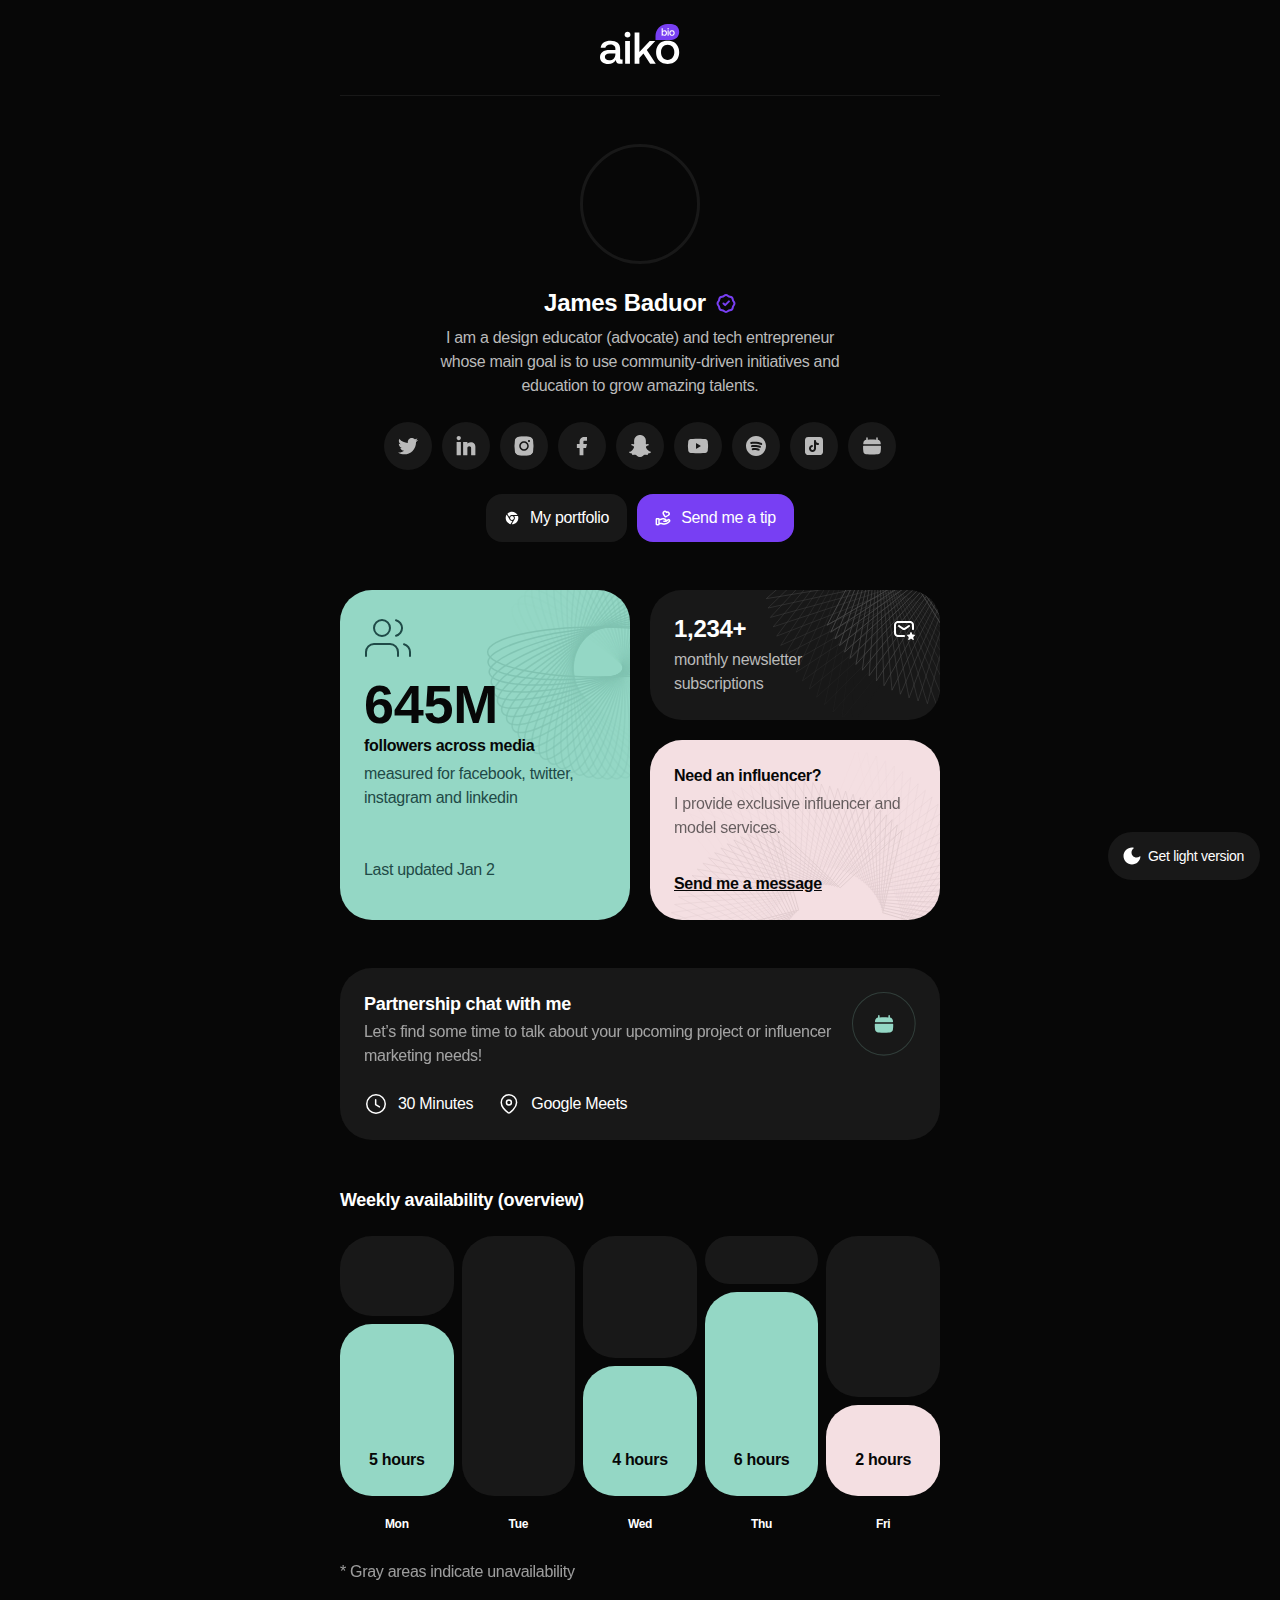
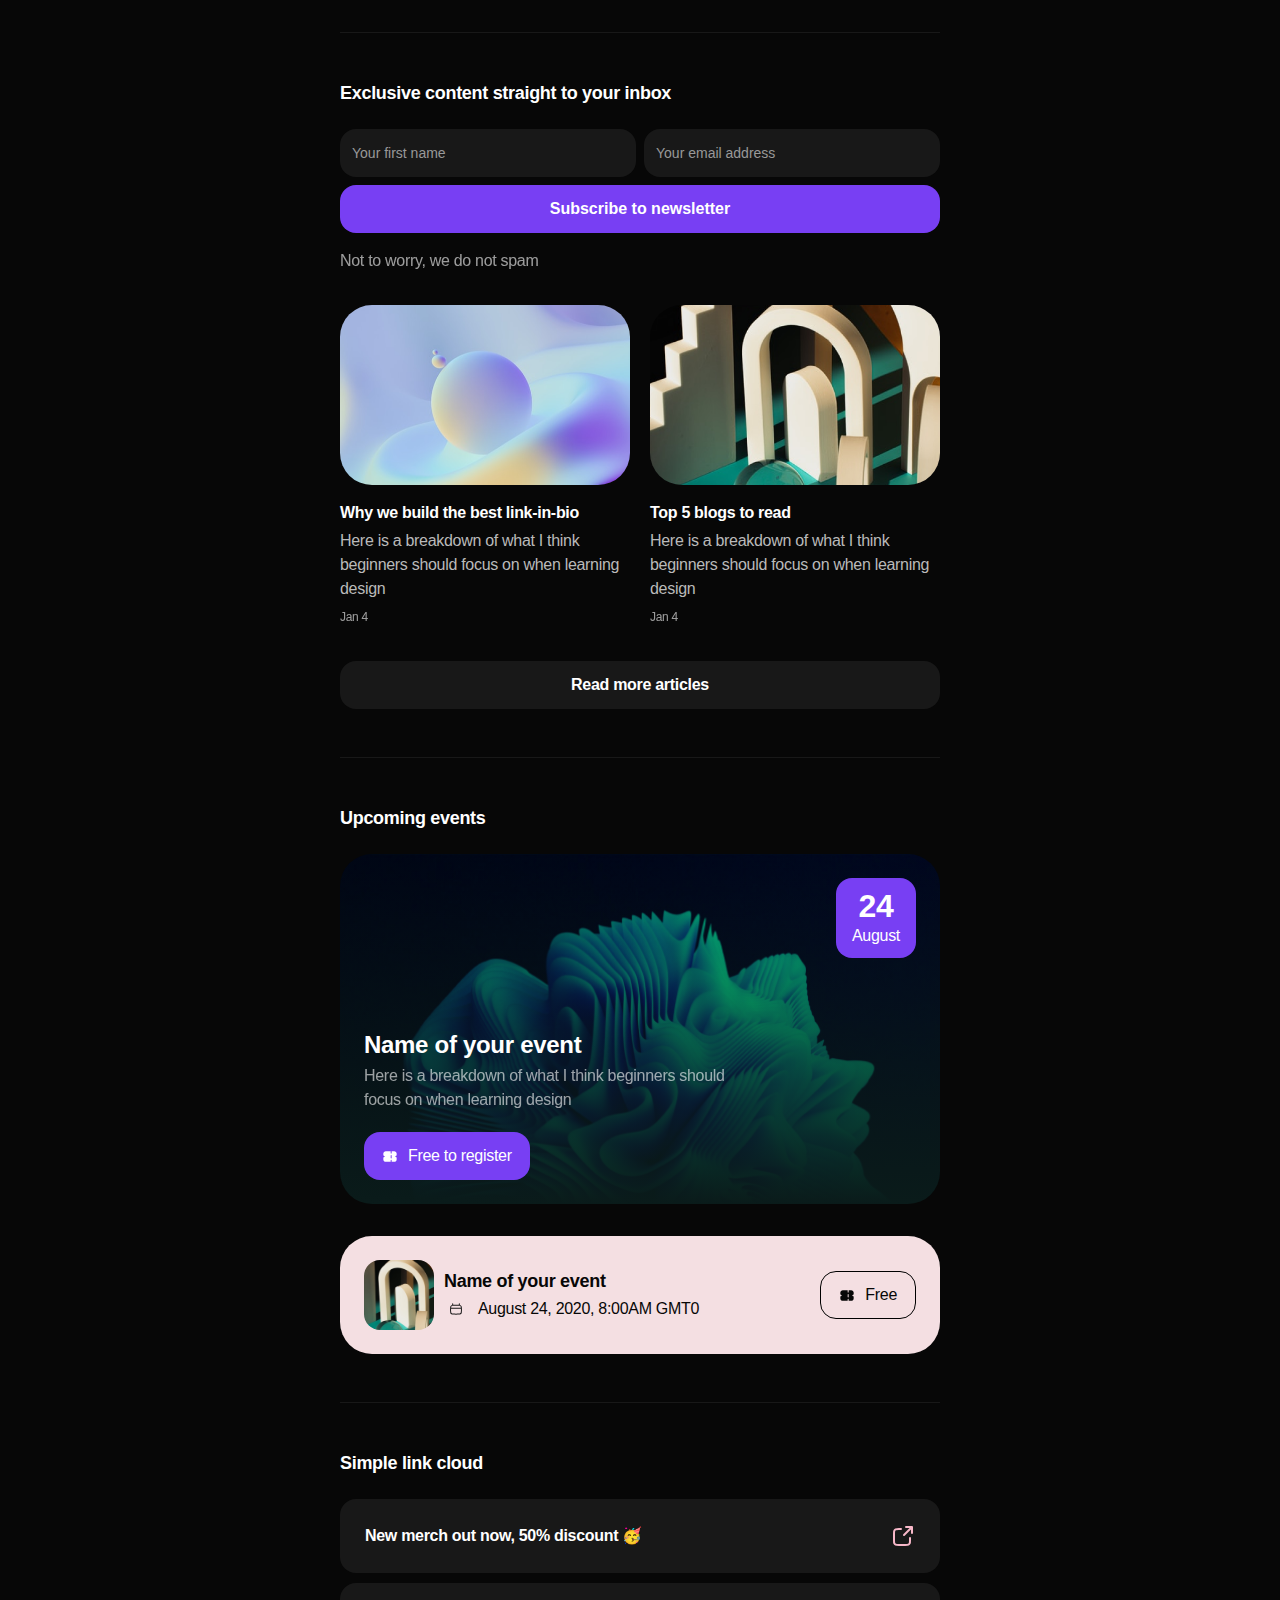
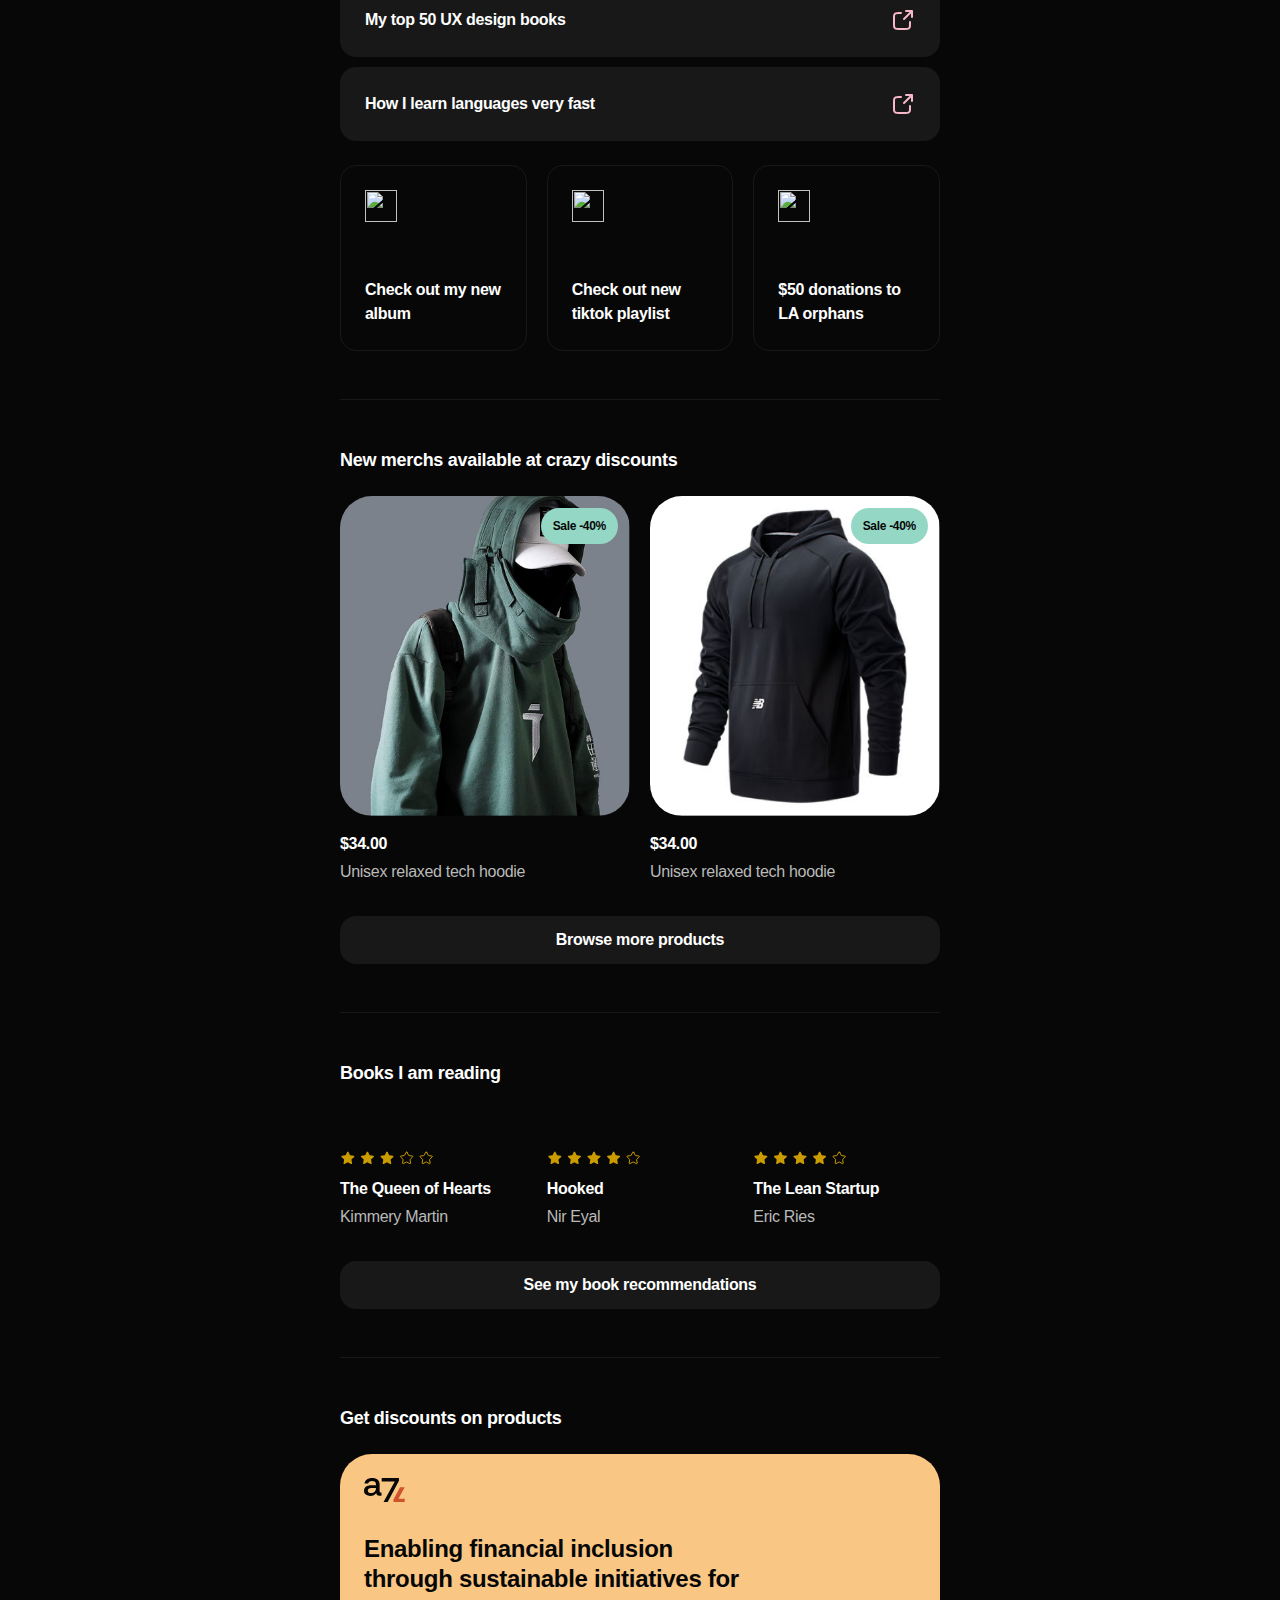
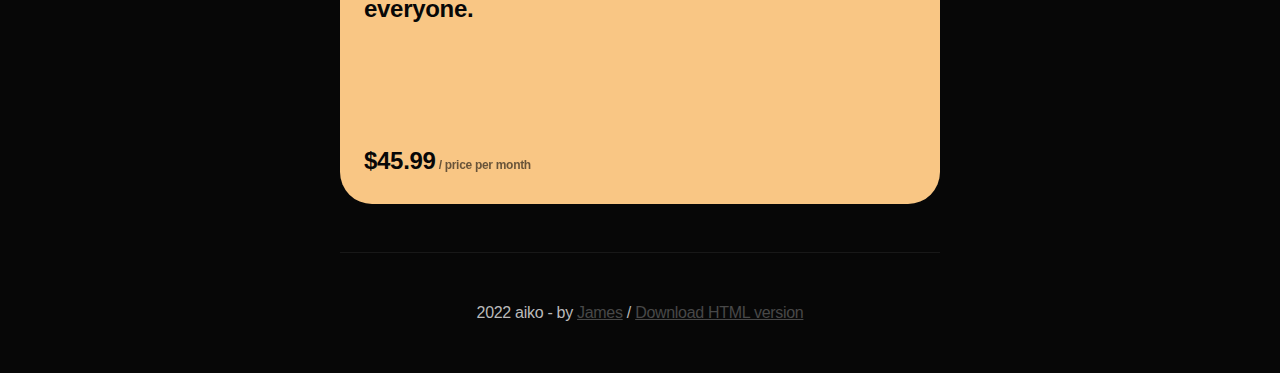
==== commit 66b7aa23: "update 0.1" ====
--- a/src/index.html
+++ b/src/index.html
@@ -1,1397 +1,535 @@
-<!DOCTYPE html><!--  Last Published: Tue Dec 06 2022 13:22:50 GMT+0000 (Coordinated Universal Time)  -->
-<html data-wf-page="637d625a75244054756fffa5" data-wf-site="63251c2cacd3d86c5c5388a2">
+<!DOCTYPE html><!--  Last Published: Thu Jul 28 2022 05:04:55 GMT+0000 (Coordinated Universal Time)  -->
+<html data-wf-page="62e0f8da3514412e5bbe6f3b" data-wf-site="62e0f8da35144168e1be6f3d" lang="en">
 <head>
   <meta charset="utf-8">
-  <title>Home</title>
-  <meta content="The first nofomo digital collectibles in web3 story. YOU SHALL NOT MINT!" name="description">
-  <meta content="Home" property="og:title">
-  <meta content="The first nofomo digital collectibles in web3 story. YOU SHALL NOT MINT!" property="og:description">
-  <meta content="https://uploads-ssl.webflow.com/63251c2cacd3d86c5c5388a2/637fdee6bfb1915b09a7a54a_graphnew.png" property="og:image">
-  <meta content="Home" property="twitter:title">
-  <meta content="The first nofomo digital collectibles in web3 story. YOU SHALL NOT MINT!" property="twitter:description">
-  <meta content="https://uploads-ssl.webflow.com/63251c2cacd3d86c5c5388a2/637fdee6bfb1915b09a7a54a_graphnew.png" property="twitter:image">
+  <title>Aiko — All in one link in bio</title>
+  <meta content="The One Link for All Your Links" name="description">
+  <meta content="Aiko — All in one link in bio" property="og:title">
+  <meta content="The One Link for All Your Links" property="og:description">
+  <meta content="https://uploads-ssl.webflow.com/62dfb8a74b787c4c3994a44d/62dfd7cfaac98f39d086f456_Dribbble%20shot%20HD%20-%201.png" property="og:image">
+  <meta content="Aiko — All in one link in bio" property="twitter:title">
+  <meta content="The One Link for All Your Links" property="twitter:description">
+  <meta content="https://uploads-ssl.webflow.com/62dfb8a74b787c4c3994a44d/62dfd7cfaac98f39d086f456_Dribbble%20shot%20HD%20-%201.png" property="twitter:image">
   <meta property="og:type" content="website">
   <meta content="summary_large_image" name="twitter:card">
   <meta content="width=device-width, initial-scale=1" name="viewport">
-  <meta content="Ve9RkY6NNV0VZ3l6ZLjAfv9XuLPaKJM6GMdHinPy_vU" name="google-site-verification">
   <link href="css/normalize.css" rel="stylesheet" type="text/css">
-  <link href="css/webflow.css" rel="stylesheet" type="text/css">
-  <link href="css/scorpios-amazing-site.webflow.css" rel="stylesheet" type="text/css">
+  <link href="css/components.css" rel="stylesheet" type="text/css">
+  <link href="css/aiko-bio-dark.css" rel="stylesheet" type="text/css">
   <script src="https://ajax.googleapis.com/ajax/libs/webfont/1.6.26/webfont.js" type="text/javascript"></script>
-  <script type="text/javascript">WebFont.load({  google: {    families: ["Open Sans:300,300italic,400,400italic,600,600italic,700,700italic,800,800italic","Lato:100,100italic,300,300italic,400,400italic,700,700italic,900,900italic","Montserrat:100,100italic,200,200italic,300,300italic,400,400italic,500,500italic,600,600italic,700,700italic,800,800italic,900,900italic","Inconsolata:400,700","Oswald:200,300,400,500,600,700"]  }});</script>
+  <script type="text/javascript">WebFont.load({  google: {    families: ["Inter:300,regular,500,600,700,800"]  }});</script>
   <!-- [if lt IE 9]><script src="https://cdnjs.cloudflare.com/ajax/libs/html5shiv/3.7.3/html5shiv.min.js" type="text/javascript"></script><![endif] -->
   <script type="text/javascript">!function(o,c){var n=c.documentElement,t=" w-mod-";n.className+=t+"js",("ontouchstart"in o||o.DocumentTouch&&c instanceof DocumentTouch)&&(n.className+=t+"touch")}(window,document);</script>
   <link href="images/favicon.png" rel="shortcut icon" type="image/x-icon">
   <link href="images/webclip.png" rel="apple-touch-icon">
-  <link href="https://www.theconvell.com//" rel="canonical">
-  <script async="" src="https://www.googletagmanager.com/gtag/js?id=G-27QGQ98KCM"></script>
-  <script type="text/javascript">window.dataLayer = window.dataLayer || [];function gtag(){dataLayer.push(arguments);}gtag('js', new Date());gtag('config', 'G-27QGQ98KCM', {'anonymize_ip': true});</script><!--  Please keep this css code to improve the font quality -->
-  <style>
-  * {
-  -webkit-font-smoothing: antialiased;
-  -moz-osx-font-smoothing: grayscale;
-}
-</style>
-  <!--  NOTCH STYLE -->
-  <style>
-  .notch {
-  clip-path: polygon( 
-      0 0,						/* top left */
-      calc(100% - 15px) 0,		/* top right horizontal */
-      100% 15px,				/* top right vertical */
-      100% 100%,				/* bottom right */
-      15px 100%,				/* bottom left horizontal */
-      0 calc(100% - 15px)		/* bottom left vertical */
-   	  );
-}
-</style>
-  <link href="https://use.fontawesome.com/releases/v5.6.1/css/all.css" rel="stylesheet">
-  <link href="https://cdnjs.cloudflare.com/ajax/libs/remodal/1.1.1/remodal.min.css" rel="stylesheet" type="text/css">
-  <link href="https://cdnjs.cloudflare.com/ajax/libs/remodal/1.1.1/remodal-default-theme.min.css" rel="stylesheet" type="text/css">
 </head>
-<body class="body-5">
-  <div data-collapse="all" data-animation="over-left" data-duration="500" data-easing2="ease-in-out" data-easing="ease" role="banner" class="navi w-nav">
-    <div class="nav-container w-container">
-      <nav role="navigation" class="sidebar w-nav-menu">
-        <div class="nav-spacer"></div>
-        <a href="index.html" aria-current="page" class="external-link navbar w-nav-link w--current">Home</a>
-        <a href="lore.html" class="external-link navbar w-nav-link">Lore</a>
-        <a href="mailto:contact@gomlabs.io" class="external-link navbar w-nav-link">Contact</a>
-      </nav>
-      <div data-ix="nav" class="nav-icon w-nav-button"><img src="images/logoblack.png" width="44" height="44" alt="" class="nav-logo w-hidden-tiny"><img src="images/logoblack.png" alt="" class="mini-logo w-hidden-main w-hidden-medium w-hidden-small"></div>
-    </div>
-  </div>
-  <div class="page-wrapper-3">
-    <div class="w-embed">
-      <style>
-  [data-anim="link"]::after {
-    content: " ";
-    height: 0px;
-    position: absolute;
-    left: 0;
-    right: 0px;
-    bottom: -4px;
-    background: #fff;
-    transition: all 200ms ease;
-  }
-  [data-anim="link"]:hover::after {
-    height: 4px;
-  }
-  .btn--hero::before {
-    content: " ";
-    position: absolute;
-    top: 0px;
-    bottom: 0px;
-    left: 0px;
-    right: 0px;
-    background: #fff;
-    z-index: -1;
-    width: 0%;
-    transition: all 400ms ease;
-  }
-  .btn--hero:hover::before {
-    width: 100%;
-  }
-  .btn--hero:hover .btn__ico {
-    -webkit-filter: invert(100%);
-    filter: invert(100%);
-  }
-  .form__submit-wrap:hover .overflow__anim { right: -1.5rem; }
-</style>
-    </div>
-    <div id="home" data-w-id="de5af11a-e53e-7d65-a5d9-ae58ec9e7abb" class="hero-section">
-      <div class="hero-container">
-        <div id="w-node-de5af11a-e53e-7d65-a5d9-ae58ec9e7abd-756fffa5" class="hero-left-column"><img src="images/warrior_2.png" loading="lazy" data-w-id="de5af11a-e53e-7d65-a5d9-ae58ec9e7abe" style="opacity:0" srcset="images/warrior_2-p-500.png 500w, images/warrior_2-p-800.png 800w, images/warrior_2-p-1080.png 1080w, images/warrior_2.png 1373w" sizes="(max-width: 479px) 100vw, (max-width: 767px) 51vw, (max-width: 991px) 355.56781005859375px, 48vw" alt="" class="top-view-jaguar"></div>
-        <div class="hero-right-column">
-          <div data-w-id="de5af11a-e53e-7d65-a5d9-ae58ec9e7ac0" style="opacity:0" class="jaguar-text">GOMLABS</div>
-          <div data-w-id="de5af11a-e53e-7d65-a5d9-ae58ec9e7ac2" style="opacity:0" class="d-type-text">THE CONVELL</div>
-          <h1 data-w-id="de5af11a-e53e-7d65-a5d9-ae58ec9e7ac4" style="opacity:0" class="h1">You<br>shall not<br>mint!</h1>
-          <div data-w-id="de5af11a-e53e-7d65-a5d9-ae58ec9e7acc" style="opacity:0" class="outline-block">
-            <h2 class="subtitle">the first nofomo digital collectibles in web3 story<br></h2>
-          </div>
-          <a href="https://discord.gg/3ggR5YWFMV" target="_blank" class="w-inline-block">
-            <div data-w-id="de5af11a-e53e-7d65-a5d9-ae58ec9e7ad2" style="opacity:0" class="btn btn--slim">
-              <h2 class="date">join discord<br></h2>
+<body>
+  <div class="section">
+    <div class="content_wrapper content_align_center">
+      <div class="spacing_24"></div>
+      <div class="w-embed"><svg width="80" height="40" viewbox="0 0 80 40" fill="none" xmlns="http://www.w3.org/2000/svg">
+          <path d="M22.5534 35.5399H21.6248C20.6076 35.5399 20.1212 35.0047 20.1212 33.9344V24.9254C20.1212 22.2495 19.281 20.1979 17.6447 18.7708C15.9643 17.3436 13.6205 16.63 10.6134 16.63C7.73892 16.63 5.43936 17.299 3.67046 18.5478C1.90156 19.7965 0.884448 21.5805 0.663336 23.855H5.35091C5.5278 22.8739 6.05847 22.0711 6.94292 21.4467C7.82737 20.8223 8.97715 20.5101 10.3923 20.5101C11.94 20.5101 13.1783 20.9115 14.0627 21.6251C14.9472 22.3387 15.3894 23.3644 15.3894 24.6132V25.9958H9.68471C6.50069 25.9958 4.11268 26.6648 2.47645 27.9135C0.796003 29.1623 0 30.9908 0 33.31C0 35.4061 0.751781 37.0563 2.29957 38.2158C3.80313 39.42 5.83736 39.9998 8.40226 39.9998C11.6747 39.9998 14.1512 38.7064 15.8758 36.0751C15.8758 37.2793 16.1854 38.1712 16.8487 38.7956C17.4679 39.42 18.5292 39.7322 20.0328 39.7322H22.5534V35.5399ZM15.3894 29.5637V30.3664C15.3452 32.1504 14.7703 33.5776 13.6647 34.6479C12.5592 35.7183 11.0114 36.2535 9.06559 36.2535C7.73892 36.2535 6.72181 35.9859 5.97003 35.3615C5.21824 34.7817 4.86446 33.9789 4.86446 32.9978C4.86446 31.8828 5.26247 31.0354 6.05847 30.4556C6.85447 29.8759 7.96003 29.5637 9.4636 29.5637H15.3894Z" fill="white"></path>
+          <path d="M29.6214 8.60226C29.0465 8.06707 28.339 7.75488 27.543 7.75488C26.7027 7.75488 25.9952 8.06707 25.4645 8.60226C24.8896 9.13744 24.6243 9.85102 24.6243 10.6538C24.6243 11.5012 24.8896 12.2148 25.4645 12.7499C25.9952 13.2851 26.7027 13.5527 27.543 13.5527C28.339 13.5527 29.0465 13.2851 29.6214 12.7499C30.1521 12.2148 30.4616 11.5012 30.4616 10.6538C30.4616 9.85102 30.1521 9.13744 29.6214 8.60226ZM25.1549 16.8976V39.7322H29.931V16.8976H25.1549Z" fill="white"></path>
+          <path d="M34.6127 8.51306V39.7322H39.3887V33.8897L43.4129 29.6083L50.1347 39.7322H55.7952L46.8181 26.085L55.2645 16.8976H49.7367L39.3887 28.0473V8.51306H34.6127Z" fill="white"></path>
+          <path d="M61.5832 38.5726C63.352 39.5538 65.3421 39.9998 67.6416 39.9998C69.897 39.9998 71.887 39.5538 73.6559 38.5726C75.4248 37.5914 76.7514 36.2535 77.7243 34.4695C78.6972 32.6856 79.1837 30.634 79.1837 28.3149C79.1837 26.0404 78.6972 24.0334 77.7243 22.2495C76.7514 20.4655 75.4248 19.083 73.6559 18.1018C71.887 17.1206 69.897 16.63 67.6416 16.63C65.3421 16.63 63.352 17.1206 61.5832 18.1018C59.8143 19.083 58.4876 20.4655 57.5147 22.2495C56.5418 24.0334 56.0996 26.0404 56.0996 28.3149C56.0996 30.634 56.5418 32.6856 57.5147 34.4695C58.4876 36.2535 59.8143 37.5914 61.5832 38.5726ZM72.4619 33.8006C71.2236 35.2277 69.6316 35.8967 67.6416 35.8967C65.6074 35.8967 64.0154 35.2277 62.8214 33.8006C61.5832 32.3734 61.0083 30.5448 61.0083 28.3149C61.0083 26.085 61.5832 24.301 62.8214 22.8739C64.0154 21.4467 65.6074 20.7331 67.6416 20.7331C69.6316 20.7331 71.2236 21.4467 72.4619 22.8739C73.7001 24.301 74.3192 26.085 74.3192 28.3149C74.3192 30.5448 73.7001 32.3734 72.4619 33.8006Z" fill="white"></path>
+          <path d="M55.5107 11.8367C55.5107 5.29949 60.8102 0 67.3475 0H71.225C75.6208 0 79.1842 3.56345 79.1842 7.95918V7.95918C79.1842 12.3549 75.6208 15.9184 71.225 15.9184H55.5107V11.8367Z" fill="#783FF3"></path>
+          <path d="M65.7708 6.55931C65.3871 6.33406 64.9515 6.21607 64.4744 6.21607C63.7485 6.21607 63.1677 6.51641 62.7529 7.09563V4.26389H61.6328V11.7723H62.6077L62.7425 10.9785C62.9188 11.2467 63.1573 11.4612 63.4477 11.6114C63.7381 11.7616 64.0804 11.8366 64.4744 11.8366C64.9515 11.8366 65.3871 11.7187 65.7708 11.4827C66.1442 11.2467 66.4449 10.9249 66.6627 10.4959C66.8701 10.0668 66.9842 9.58412 66.9842 9.02636C66.9842 8.44714 66.8701 7.95373 66.6627 7.52468C66.4449 7.10635 66.1442 6.78457 65.7708 6.55931ZM65.4078 10.3564C65.1174 10.6997 64.7441 10.8606 64.2878 10.8606C63.8211 10.8606 63.4477 10.6889 63.1677 10.3457C62.8773 10.0025 62.7425 9.56267 62.7425 9.01563C62.7425 8.47932 62.8773 8.05027 63.1677 7.70703C63.4477 7.37451 63.8211 7.20289 64.2878 7.20289C64.7441 7.20289 65.1174 7.37451 65.4078 7.71775C65.6982 8.06099 65.8434 8.49004 65.8434 9.02636C65.8434 9.5734 65.6982 10.0132 65.4078 10.3564Z" fill="white"></path>
+          <path d="M68.618 4.28534C68.4832 4.15663 68.3173 4.08154 68.1306 4.08154C67.9336 4.08154 67.7676 4.15663 67.6432 4.28534C67.5084 4.41406 67.4461 4.58568 67.4461 4.77875C67.4461 4.98255 67.5084 5.15417 67.6432 5.28289C67.7676 5.4116 67.9336 5.47596 68.1306 5.47596C68.3173 5.47596 68.4832 5.4116 68.618 5.28289C68.7425 5.15417 68.8151 4.98255 68.8151 4.77875C68.8151 4.58568 68.7425 4.41406 68.618 4.28534ZM67.5706 6.28043V11.7723H68.6906V6.28043H67.5706Z" fill="white"></path>
+          <path d="M70.5664 11.4934C70.9812 11.7294 71.4479 11.8366 71.9872 11.8366C72.5161 11.8366 72.9828 11.7294 73.3977 11.4934C73.8125 11.2574 74.1236 10.9356 74.3518 10.5066C74.58 10.0775 74.694 9.58412 74.694 9.02636C74.694 8.47932 74.58 7.99664 74.3518 7.56758C74.1236 7.13853 73.8125 6.80602 73.3977 6.57004C72.9828 6.33406 72.5161 6.21607 71.9872 6.21607C71.4479 6.21607 70.9812 6.33406 70.5664 6.57004C70.1516 6.80602 69.8404 7.13853 69.6123 7.56758C69.3841 7.99664 69.2804 8.47932 69.2804 9.02636C69.2804 9.58412 69.3841 10.0775 69.6123 10.5066C69.8404 10.9356 70.1516 11.2574 70.5664 11.4934ZM73.1177 10.3457C72.8273 10.6889 72.4539 10.8498 71.9872 10.8498C71.5102 10.8498 71.1368 10.6889 70.8568 10.3457C70.5664 10.0025 70.4316 9.56267 70.4316 9.02636C70.4316 8.49004 70.5664 8.06099 70.8568 7.71775C71.1368 7.37451 71.5102 7.20289 71.9872 7.20289C72.4539 7.20289 72.8273 7.37451 73.1177 7.71775C73.408 8.06099 73.5532 8.49004 73.5532 9.02636C73.5532 9.56267 73.408 10.0025 73.1177 10.3457Z" fill="white"></path>
+        </svg></div>
+      <div class="spacing_24"></div>
+      <div class="line_divider"></div>
+    </div>
+  </div>
+  <div class="section">
+    <div class="content_wrapper content_align_center">
+      <div class="spacing_48"></div>
+      <div class="profile_wrapper"><img src="images/Group-59.png" loading="lazy" style="opacity:0" data-w-id="a631810c-b7df-495c-c9a7-03835c973869" alt="" class="prodile_image"></div>
+      <div class="spacing_24"></div>
+      <div class="text_wrapper text_align_center">
+        <div class="flex_wrapper flex_center">
+          <h3>James Baduor</h3>
+          <div class="icon_20x20 w-embed"><svg width="20" height="21" viewbox="0 0 20 21" fill="none" xmlns="http://www.w3.org/2000/svg">
+              <path d="M7.50033 10.5003L9.16699 12.167L12.917 8.41699M6.1118 3.68258C6.78166 3.62912 7.41758 3.36571 7.92905 2.92984C9.12258 1.91271 10.8781 1.91271 12.0716 2.92984C12.5831 3.36571 13.219 3.62912 13.8888 3.68258C15.4521 3.80732 16.6933 5.04861 16.8181 6.6118C16.8716 7.28166 17.1349 7.91758 17.5708 8.42905C18.5879 9.62258 18.5879 11.3781 17.5708 12.5716C17.1349 13.0831 16.8716 13.719 16.8181 14.3888C16.6933 15.9521 15.4521 17.1933 13.8888 17.3181C13.219 17.3716 12.5831 17.6349 12.0716 18.0708C10.8781 19.0879 9.12258 19.0879 7.92905 18.0708C7.41758 17.6349 6.78166 17.3716 6.1118 17.3181C4.54861 17.1933 3.30732 15.9521 3.18258 14.3888C3.12912 13.719 2.86571 13.0831 2.42984 12.5716C1.41271 11.3781 1.41271 9.62258 2.42984 8.42905C2.86571 7.91758 3.12912 7.28166 3.18258 6.6118C3.30732 5.04861 4.54861 3.80732 6.1118 3.68258Z" stroke="#783FF3" stroke-width="2" stroke-linecap="round" stroke-linejoin="round"></path>
+            </svg></div>
+        </div>
+        <div class="spacing_8"></div>
+        <p class="text_color_grey text_width_medium">I am a design educator (advocate) and tech entrepreneur whose main goal is to use community-driven initiatives and education to grow amazing talents.</p>
+      </div>
+      <div class="spacing_24"></div>
+      <div class="flex_wrapper flex_center">
+        <a href="https://twitter.com/jmsbaduor" target="_blank" class="icon_wrapper w-inline-block">
+          <div class="icon_24x24 w-embed"><svg width="24" height="24" viewbox="0 0 24 24" fill="none" xmlns="http://www.w3.org/2000/svg">
+              <path d="M21.8097 6.22724C21.8677 6.14647 21.7821 6.04218 21.6894 6.07811C21.0307 6.33344 20.3422 6.50571 19.64 6.5906C20.4219 6.12348 21.0253 5.4124 21.3599 4.57053C21.3939 4.48477 21.3003 4.40819 21.2195 4.4528C20.4928 4.85414 19.709 5.14313 18.8949 5.30957C18.8608 5.31654 18.8257 5.30494 18.8018 5.27969C18.1908 4.63502 17.3865 4.20578 16.5098 4.05745C15.6146 3.90601 14.6945 4.05596 13.8938 4.48379C13.093 4.91162 12.4569 5.59313 12.0852 6.42144C11.7318 7.209 11.6365 8.08691 11.8108 8.93003C11.8243 8.99545 11.7731 9.05721 11.7064 9.05307C10.1224 8.95469 8.57469 8.53336 7.15868 7.81446C5.74627 7.09739 4.49554 6.09983 3.48267 4.8833C3.43772 4.82931 3.35252 4.83629 3.31976 4.89845C3.0046 5.49651 2.83958 6.16311 2.84003 6.8406C2.83875 7.51498 3.00424 8.17922 3.32178 8.77416C3.63932 9.36911 4.09905 9.87631 4.66003 10.2506C4.0651 10.2344 3.48178 10.0873 2.95128 9.82067C2.88291 9.78631 2.8009 9.83524 2.80446 9.91167C2.84583 10.8009 3.17228 11.6936 3.73734 12.3786C4.33866 13.1074 5.17328 13.6062 6.10003 13.7906C5.74328 13.8992 5.3729 13.9564 5.00003 13.9606C4.79709 13.9582 4.59454 13.9433 4.39356 13.9158C4.31904 13.9056 4.2582 13.9764 4.28428 14.0469C4.5607 14.7944 5.04902 15.4467 5.6911 15.9228C6.37755 16.4318 7.2056 16.7142 8.06003 16.7306C6.61723 17.8659 4.83591 18.4855 3.00003 18.4906C2.81138 18.4912 2.62282 18.4851 2.43471 18.4723C2.3287 18.4651 2.27995 18.6063 2.37132 18.6605C4.16009 19.7221 6.20462 20.2831 8.29003 20.2806C9.82972 20.2966 11.3571 20.0056 12.7831 19.4247C14.2091 18.8437 15.505 17.9845 16.5952 16.8971C17.6854 15.8097 18.548 14.516 19.1326 13.0915C19.7171 11.667 20.012 10.1403 20 8.6006V8.12077C20 8.0892 20.0149 8.05951 20.0401 8.04048C20.7184 7.52834 21.3149 6.91691 21.8097 6.22724Z" fill="#BABABA"></path>
+            </svg></div>
+        </a>
+        <a href="https://www.linkedin.com/in/jmsbaduor/" target="_blank" class="icon_wrapper w-inline-block">
+          <div class="icon_24x24 w-embed"><svg width="24" height="24" viewbox="0 0 24 24" fill="none" xmlns="http://www.w3.org/2000/svg">
+              <path d="M4.75 1.875C3.57639 1.875 2.625 2.82639 2.625 4C2.625 5.1736 3.57639 6.125 4.75 6.125C5.9236 6.125 6.875 5.1736 6.875 4C6.875 2.82639 5.9236 1.875 4.75 1.875Z" fill="#BABABA"></path>
+              <path d="M2.75 7.875C2.68096 7.875 2.625 7.93096 2.625 8V21C2.625 21.069 2.68096 21.125 2.75 21.125H6.75C6.81904 21.125 6.875 21.069 6.875 21V8C6.875 7.93096 6.81904 7.875 6.75 7.875H2.75Z" fill="#BABABA"></path>
+              <path d="M9.25 7.875C9.18096 7.875 9.125 7.93096 9.125 8V21C9.125 21.069 9.18096 21.125 9.25 21.125H13.25C13.319 21.125 13.375 21.069 13.375 21V14C13.375 13.5027 13.5725 13.0258 13.9242 12.6742C14.2758 12.3225 14.7527 12.125 15.25 12.125C15.7473 12.125 16.2242 12.3225 16.5758 12.6742C16.9275 13.0258 17.125 13.5027 17.125 14V21C17.125 21.069 17.181 21.125 17.25 21.125H21.25C21.319 21.125 21.375 21.069 21.375 21V12.3802C21.375 9.9535 19.2644 8.05499 16.8498 8.2745C16.1052 8.34219 15.369 8.52731 14.6815 8.82194L13.375 9.38186V8C13.375 7.93096 13.319 7.875 13.25 7.875H9.25Z" fill="#BABABA"></path>
+            </svg></div>
+        </a>
+        <a href="https://www.instagram.com/jmsbaduor/" target="_blank" class="icon_wrapper w-inline-block">
+          <div class="icon_24x24 w-embed"><svg width="24" height="24" viewbox="0 0 24 24" fill="none" xmlns="http://www.w3.org/2000/svg">
+              <path fill-rule="evenodd" clip-rule="evenodd" d="M17.258 2.83258C13.7914 2.44513 10.208 2.44513 6.74146 2.83258C4.7294 3.05745 3.10507 4.64246 2.86852 6.66499C2.45398 10.2093 2.45398 13.7899 2.86852 17.3342C3.10507 19.3567 4.7294 20.9417 6.74146 21.1666C10.208 21.554 13.7914 21.554 17.258 21.1666C19.27 20.9417 20.8943 19.3567 21.1309 17.3342C21.5454 13.7899 21.5454 10.2093 21.1309 6.66499C20.8943 4.64246 19.27 3.05745 17.258 2.83258ZM6.90807 4.32329C10.2639 3.94823 13.7355 3.94823 17.0913 4.32329C18.4215 4.47195 19.4869 5.52157 19.6411 6.83924C20.0421 10.2678 20.0421 13.7314 19.6411 17.1599C19.4869 18.4776 18.4215 19.5272 17.0913 19.6759C13.7355 20.0509 10.2639 20.0509 6.90807 19.6759C5.57796 19.5272 4.51247 18.4776 4.35836 17.1599C3.95736 13.7314 3.95736 10.2678 4.35836 6.83924C4.51247 5.52157 5.57796 4.47195 6.90807 4.32329Z" fill="#BABABA"></path>
+              <path d="M12 8.75C10.2051 8.75 8.75 10.2051 8.75 12C8.75 13.7949 10.2051 15.25 12 15.25C13.7949 15.25 15.25 13.7949 15.25 12C15.25 10.2051 13.7949 8.75 12 8.75Z" fill="#BABABA"></path>
+              <path fill-rule="evenodd" clip-rule="evenodd" d="M6.76924 3.08103C10.2174 2.69565 13.7821 2.69565 17.2302 3.08103C19.1286 3.2932 20.6598 4.78898 20.8826 6.69403C21.2949 10.2191 21.2949 13.7801 20.8826 17.3051C20.6598 19.2102 19.1286 20.706 17.2302 20.9181C13.7821 21.3035 10.2174 21.3035 6.76924 20.9181C4.87084 20.706 3.33965 19.2102 3.11683 17.3051C2.70455 13.7801 2.70455 10.2191 3.11683 6.69403C3.33965 4.78898 4.87084 3.2932 6.76924 3.08103ZM16.9997 5.99956C16.4474 5.99956 15.9997 6.44728 15.9997 6.99956C15.9997 7.55184 16.4474 7.99956 16.9997 7.99956C17.552 7.99956 17.9997 7.55184 17.9997 6.99956C17.9997 6.44728 17.552 5.99956 16.9997 5.99956ZM7.2497 11.9996C7.2497 9.37621 9.37635 7.24956 11.9997 7.24956C14.6231 7.24956 16.7497 9.37621 16.7497 11.9996C16.7497 14.623 14.6231 16.7496 11.9997 16.7496C9.37635 16.7496 7.2497 14.623 7.2497 11.9996Z" fill="#BABABA"></path>
+            </svg></div>
+        </a>
+        <a href="#" class="icon_wrapper w-inline-block">
+          <div class="icon_24x24 w-embed"><svg width="24" height="24" viewbox="0 0 24 24" fill="none" xmlns="http://www.w3.org/2000/svg">
+              <path d="M14.2 2.875C12.9734 2.875 11.797 3.36228 10.9296 4.22963C10.0623 5.09699 9.575 6.27337 9.575 7.5V10.075H7.1C6.97574 10.075 6.875 10.1757 6.875 10.3V13.7C6.875 13.8243 6.97574 13.925 7.1 13.925H9.575V20.9C9.575 21.0243 9.67574 21.125 9.8 21.125H13.2C13.3243 21.125 13.425 21.0243 13.425 20.9V13.925H15.9219C16.0252 13.925 16.1152 13.8547 16.1402 13.7546L16.9902 10.3546C17.0257 10.2126 16.9183 10.075 16.7719 10.075H13.425V7.5C13.425 7.29446 13.5067 7.09733 13.652 6.95199C13.7973 6.80665 13.9945 6.725 14.2 6.725H16.8C16.9243 6.725 17.025 6.62426 17.025 6.5V3.1C17.025 2.97574 16.9243 2.875 16.8 2.875H14.2Z" fill="#BABABA"></path>
+            </svg></div>
+        </a>
+        <a href="#" class="icon_wrapper w-inline-block">
+          <div class="icon_24x24 w-embed"><svg width="24" height="24" viewbox="0 0 24 24" fill="none" xmlns="http://www.w3.org/2000/svg">
+              <path d="M22.9666 18.289C22.7728 18.7691 21.8023 19.1659 20.1588 19.4364C20.0056 19.462 19.9395 19.7276 19.8509 20.1628C19.8148 20.3421 19.7757 20.5181 19.7262 20.7021C19.711 20.7803 19.6695 20.8499 19.6094 20.8977C19.5493 20.9454 19.4749 20.9681 19.4002 20.9613H19.3746C19.2179 20.9548 19.0621 20.9334 18.9089 20.8973C18.5032 20.8073 18.09 20.7612 17.6756 20.7597C17.3766 20.7597 17.0807 20.7869 16.7862 20.8397C16.1658 21.0078 15.5904 21.3198 15.0992 21.7582C14.27 22.5117 13.2285 22.9487 12.1397 23C12.0766 23 12.0165 22.9984 11.9715 22.9952C11.935 22.9985 11.8984 23.0001 11.8618 23C10.7729 22.9492 9.7312 22.5121 8.90231 21.7582C8.4117 21.3213 7.83513 21.0073 7.21526 20.8397C6.92137 20.7872 6.62392 20.7605 6.32592 20.7597C5.91129 20.7645 5.49967 20.8141 5.09406 20.9085C4.94052 20.9463 4.7842 20.9698 4.62685 20.9789C4.54757 20.9888 4.46766 20.967 4.40269 20.9176C4.33771 20.8682 4.29231 20.7948 4.27532 20.7117C4.2275 20.5321 4.18591 20.3506 4.15063 20.1677C4.0605 19.7308 3.9959 19.4636 3.84267 19.438C2.19919 19.1691 1.22872 18.7707 1.03493 18.289C1.0151 18.2409 1.0034 18.1894 1.00037 18.137C0.996917 18.0678 1.01753 17.9997 1.05827 17.9456C1.09901 17.8916 1.15702 17.8555 1.22121 17.8442C2.58034 17.5822 3.80509 16.8066 4.67042 15.6599C5.14664 15.0726 5.54174 14.4181 5.8467 13.7125L5.8512 13.6997C5.94087 13.5435 5.99742 13.3683 6.01688 13.1865C6.03634 13.0046 6.01825 12.8204 5.96387 12.6467C5.75356 12.1155 5.052 11.8786 4.58779 11.7218C4.47212 11.6834 4.36245 11.6466 4.27682 11.6098C3.8652 11.437 3.18918 11.0705 3.27932 10.5665C3.34813 10.3765 3.47101 10.2141 3.63076 10.1022C3.7905 9.99031 3.97911 9.93443 4.17016 9.9424C4.26318 9.94013 4.35553 9.9598 4.44057 10C4.78609 10.1888 5.16767 10.296 5.55526 10.3136C5.78658 10.3312 6.01575 10.2565 6.19823 10.104C6.18572 9.87032 6.1722 9.63669 6.15767 9.40313C5.94735 7.82694 6.03748 6.21874 6.42357 4.68095C6.87773 3.57586 7.62745 2.63775 8.57911 1.98377C9.53078 1.32979 10.6422 0.988915 11.7747 1.0037L12.2178 1.0005C13.3515 0.985071 14.4644 1.32556 15.4176 1.97951C16.3708 2.63345 17.1222 3.57189 17.5779 4.67775C17.9641 6.21889 18.0541 7.82726 17.8423 9.40633L17.8378 9.48154L17.8033 10.104C17.9685 10.2432 18.1743 10.3168 18.3861 10.312C18.7525 10.2827 19.1099 10.1766 19.4377 10C19.5457 9.94983 19.6625 9.92474 19.7802 9.9264C19.9155 9.9264 20.0477 9.9536 20.1723 10.0064L20.1783 10.0096C20.3193 10.0454 20.447 10.125 20.5452 10.2385C20.6434 10.3519 20.7076 10.494 20.7297 10.6465C20.7342 10.8913 20.5644 11.2562 19.7247 11.6098C19.639 11.645 19.5294 11.6834 19.4137 11.7218C18.948 11.8786 18.2479 12.1155 18.0376 12.6467C17.9831 12.82 17.9649 13.0039 17.9841 13.1855C18.0033 13.3671 18.0595 13.542 18.1488 13.6981L18.1548 13.7125C18.5747 14.7343 19.2106 15.6389 20.013 16.3556C20.8154 17.0724 21.7625 17.5818 22.7803 17.8442C22.8442 17.8558 22.9018 17.8921 22.9423 17.9461C22.9827 18.0001 23.0031 18.068 22.9996 18.137C22.9967 18.19 22.985 18.242 22.9651 18.2906L22.9666 18.289Z" fill="#BABABA"></path>
+            </svg></div>
+        </a>
+        <a href="#" class="icon_wrapper w-inline-block">
+          <div class="icon_24x24 w-embed"><svg width="24" height="24" viewbox="0 0 24 24" fill="none" xmlns="http://www.w3.org/2000/svg">
+              <path fill-rule="evenodd" clip-rule="evenodd" d="M6.989 4.89006C10.3247 4.62909 13.6756 4.62909 17.0113 4.89006L19.252 5.06536C20.5001 5.163 21.5211 6.0984 21.7274 7.33317C22.2436 10.4226 22.2436 13.5764 21.7274 16.6659C21.5211 17.9006 20.5001 18.836 19.252 18.9337L17.0113 19.109C13.6756 19.3699 10.3247 19.3699 6.989 19.109L4.7483 18.9337C3.50023 18.836 2.47921 17.9006 2.2729 16.6659C1.75669 13.5764 1.75669 10.4226 2.2729 7.33317C2.47921 6.0984 3.50023 5.163 4.7483 5.06536L6.989 4.89006ZM10.0001 14.4696V9.5294C10.0001 9.29621 10.2545 9.15217 10.4544 9.27215L14.5714 11.7423C14.7656 11.8588 14.7656 12.1402 14.5714 12.2567L10.4544 14.7269C10.2545 14.8469 10.0001 14.7028 10.0001 14.4696Z" fill="#BABABA"></path>
+            </svg></div>
+        </a>
+        <a href="#" class="icon_wrapper w-inline-block">
+          <div class="icon_24x24 w-embed"><svg width="24" height="24" viewbox="0 0 24 24" fill="none" xmlns="http://www.w3.org/2000/svg">
+              <path fill-rule="evenodd" clip-rule="evenodd" d="M22 12C22 17.5228 17.5228 22 12 22C6.47715 22 2 17.5228 2 12C2 6.47715 6.47715 2 12 2C17.5228 2 22 6.47715 22 12ZM6.28493 9.34241C6.13682 8.81036 6.44807 8.25898 6.98012 8.11086L7.10136 8.54654C7.13766 8.67765 7.16993 8.79369 7.17698 8.81888C7.18402 8.84406 7.16587 8.77849 7.10136 8.54654C7.04589 8.34618 6.98101 8.11061 6.98236 8.11024L6.98536 8.10942C7.02525 8.09857 7.06535 8.08843 7.10552 8.07863C7.17849 8.06082 7.28198 8.03687 7.41375 8.00959C7.67719 7.95504 8.05432 7.88702 8.52724 7.82816C9.47218 7.71055 10.8055 7.62876 12.3818 7.76667C13.9582 7.90459 15.257 8.21665 16.1672 8.49656C16.6227 8.63665 16.9823 8.76912 17.2322 8.86859C17.3573 8.91834 17.455 8.9599 17.5238 8.99011C17.5616 9.00673 17.5994 9.02368 17.6368 9.04129L17.6396 9.04263L17.6407 9.04317L17.6417 9.04363C18.1399 9.28188 18.3507 9.87893 18.1125 10.3772C17.8745 10.8748 17.2787 11.0857 16.7808 10.8489L16.7797 10.8483C16.6854 10.8048 16.5892 10.7653 16.4928 10.7269C16.288 10.6454 15.9791 10.5312 15.5793 10.4082C14.7788 10.162 13.6198 9.88261 12.2075 9.75906C10.7953 9.63551 9.60534 9.7094 8.77426 9.81284C8.35917 9.86451 8.03508 9.92336 7.8193 9.96804C7.71145 9.99037 7.63083 10.0091 7.57959 10.0216C7.55801 10.0269 7.53647 10.0323 7.515 10.038L7.51604 10.0377C6.98412 10.1855 6.433 9.87432 6.28493 9.34241ZM7.75031 11.1773C7.21314 11.3056 6.8817 11.8451 7.01002 12.3823C7.1381 12.9185 7.67581 13.2497 8.21198 13.1233L8.21741 13.1221C8.22403 13.1206 8.23643 13.1179 8.25446 13.1142C8.29052 13.1068 8.34907 13.0954 8.42899 13.0819C8.58885 13.0548 8.83397 13.0191 9.15535 12.9892C9.79828 12.9295 10.7449 12.8935 11.9239 12.9967C13.1028 13.0998 14.0288 13.2996 14.6516 13.4701C14.9629 13.5553 15.1981 13.633 15.3508 13.6875C15.4653 13.7283 15.5334 13.756 15.5522 13.7638L15.557 13.7658C16.0631 13.9834 16.6505 13.7507 16.8697 13.2449C17.0894 12.7382 16.8566 12.1493 16.3499 11.9297L16.3479 11.9288L16.3453 11.9277C16.3147 11.9146 16.2838 11.9021 16.2529 11.8899C16.1981 11.8682 16.121 11.8387 16.0224 11.8036C15.8253 11.7333 15.5422 11.6403 15.1795 11.541C14.4543 11.3426 13.4097 11.119 12.0982 11.0043C10.7866 10.8895 9.71907 10.9283 8.97044 10.9978C8.59604 11.0326 8.30104 11.075 8.09473 11.11C7.99156 11.1275 7.91051 11.1431 7.85274 11.155C7.82016 11.1617 7.78764 11.1686 7.75525 11.1761L7.7525 11.1768L7.75133 11.1771C7.75133 11.1771 8.13818 12.801 7.75031 11.1773ZM7.78706 15.5933C7.58406 15.0796 7.83588 14.4987 8.3495 14.2957C8.43633 14.5154 8.49857 14.6729 8.54145 14.7815C8.58215 14.8847 8.6149 14.9676 8.62106 14.9831C8.62721 14.9986 8.60686 14.947 8.54145 14.7815C8.4612 14.5779 8.35005 14.2955 8.35101 14.2951L8.35261 14.2945C8.38354 14.2825 8.41477 14.2714 8.44619 14.2608C8.49508 14.2443 8.56057 14.2236 8.64248 14.2008C8.80633 14.1552 9.03565 14.1011 9.32894 14.0544C9.91618 13.961 10.7562 13.8984 11.8364 13.9929C12.9165 14.0874 13.7329 14.295 14.295 14.4889C14.5758 14.5858 14.7922 14.6789 14.9456 14.7523C15.0223 14.789 15.0832 14.8207 15.1285 14.8454C15.1512 14.8578 15.1699 14.8684 15.1848 14.877L15.2148 14.8948L15.2163 14.8957L15.2177 14.8966C15.6882 15.1857 15.8354 15.8015 15.5463 16.2721C15.2591 16.7394 14.6498 16.8877 14.1805 16.6066C14.1486 16.5888 14.1158 16.5724 14.0828 16.5566C13.9954 16.5148 13.8492 16.4508 13.6427 16.3795C13.2304 16.2373 12.5743 16.0651 11.662 15.9853C10.7498 15.9054 10.0738 15.9611 9.64306 16.0296C9.42735 16.0639 9.27221 16.1016 9.17884 16.1276C9.1436 16.1374 9.10854 16.1478 9.07398 16.1598C8.56299 16.3552 7.98866 16.1033 7.78706 15.5933Z" fill="#BABABA"></path>
+            </svg></div>
+        </a>
+        <a href="#" class="icon_wrapper w-inline-block">
+          <div class="icon_24x24 w-embed"><svg width="24" height="24" viewbox="0 0 24 24" fill="none" xmlns="http://www.w3.org/2000/svg">
+              <path fill-rule="evenodd" clip-rule="evenodd" d="M3.32698 4.63803C3 5.27976 3 6.11984 3 7.8V16.2C3 17.8802 3 18.7202 3.32698 19.362C3.6146 19.9265 4.07354 20.3854 4.63803 20.673C5.27976 21 6.11984 21 7.8 21H16.2C17.8802 21 18.7202 21 19.362 20.673C19.9265 20.3854 20.3854 19.9265 20.673 19.362C21 18.7202 21 17.8802 21 16.2V7.8C21 6.11984 21 5.27976 20.673 4.63803C20.3854 4.07354 19.9265 3.6146 19.362 3.32698C18.7202 3 17.8802 3 16.2 3H7.8C6.11984 3 5.27976 3 4.63803 3.32698C4.07354 3.6146 3.6146 4.07354 3.32698 4.63803ZM14 7C14 6.44772 13.5523 6 13 6C12.4477 6 12 6.44772 12 7V14.4998V14.5C11.9999 15.3283 11.3284 15.9998 10.5 15.9998C9.67157 15.9998 9 15.3282 9 14.4998C9 13.7753 9.51468 13.1687 10.1989 13.0298C10.7402 12.92 11.0899 12.3921 10.98 11.8509C10.8701 11.3096 10.3423 10.9599 9.80107 11.0698C8.20308 11.3942 7 12.8054 7 14.4998C7 16.4328 8.567 17.9998 10.5 17.9998C12.4329 17.9998 13.9999 16.4329 14 14.5V14.4998V10.4649C14.5883 10.8052 15.2714 11 16 11C16.5523 11 17 10.5523 17 10C17 9.44772 16.5523 9 16 9C14.8954 9 14 8.10457 14 7Z" fill="#BABABA"></path>
+            </svg></div>
+        </a>
+        <a href="#" class="icon_wrapper w-inline-block">
+          <div class="icon_24x24 w-embed"><svg width="24" height="24" viewbox="0 0 24 24" fill="none" xmlns="http://www.w3.org/2000/svg">
+              <path d="M7.74967 4C7.74967 3.58579 7.41388 3.25 6.99967 3.25C6.58546 3.25 6.24967 3.58579 6.24967 4V5.81643C4.7566 6.02751 3.57705 7.20845 3.37737 8.71484L3.29082 9.36779C3.27614 9.47849 3.26211 9.58926 3.24872 9.70008C3.21321 9.99405 3.44481 10.25 3.74092 10.25H20.2584C20.5545 10.25 20.7861 9.99405 20.7506 9.70008C20.7372 9.58926 20.7232 9.47849 20.7085 9.36779L20.6219 8.71484C20.4223 7.20847 19.2427 6.02754 17.7497 5.81644V4C17.7497 3.58579 17.4139 3.25 16.9997 3.25C16.5855 3.25 16.2497 3.58579 16.2497 4V5.66763C13.422 5.4158 10.5774 5.4158 7.74967 5.66763V4Z" fill="#BABABA"></path>
+              <path d="M20.9449 12.2256C20.9361 11.9591 20.7159 11.75 20.4494 11.75H3.55118C3.2846 11.75 3.06444 11.9591 3.05568 12.2256C2.99629 14.0332 3.10609 15.8446 3.38482 17.6359C3.59583 18.9919 4.69749 20.0335 6.06323 20.1681L7.25624 20.2858C10.4113 20.5969 13.5893 20.5969 16.7443 20.2858L17.9373 20.1681C19.3031 20.0335 20.4047 18.9919 20.6157 17.6359C20.8945 15.8446 21.0043 14.0332 20.9449 12.2256Z" fill="#BABABA"></path>
+            </svg></div>
+        </a>
+      </div>
+      <div class="spacing_24"></div>
+      <div class="flex_wrapper flex_center">
+        <a href="https://webflow.com/jmsbaduor" target="_blank" class="button_icon w-inline-block">
+          <div class="icon_16x16 w-embed"><svg width="16" height="16" viewbox="0 0 16 16" fill="none" xmlns="http://www.w3.org/2000/svg">
+              <path d="M2.75964 4.79809C2.70874 4.71279 2.58602 4.71128 2.53571 4.79693C1.98359 5.73674 1.66699 6.83155 1.66699 8.00035C1.66699 10.9751 3.71791 13.4709 6.48289 14.1507C6.53911 14.1645 6.59766 14.1395 6.62728 14.0897L8.27093 11.3295L8.40279 11.1009C8.45986 11.0021 8.37366 10.8788 8.25999 10.8889C8.17446 10.8965 8.08786 10.9003 8.00033 10.9003C6.88286 10.9003 5.91303 10.2683 5.42879 9.34221L4.11617 7.07155L2.75964 4.79809Z" fill="white"></path>
+              <path d="M6.37672 8.98815C6.37059 8.97508 6.36384 8.96215 6.35647 8.94935L6.30758 8.86482C6.17462 8.60528 6.09961 8.31122 6.09961 7.99962C6.09961 6.95028 6.95026 6.09961 7.9996 6.09961C9.04893 6.09961 9.8996 6.95028 9.8996 7.99962C9.8996 8.33015 9.8152 8.64095 9.6668 8.91162C9.6582 8.92388 9.65006 8.93662 9.64246 8.94982L9.59613 9.03015C9.25773 9.55335 8.66913 9.89962 7.9996 9.89962C7.3124 9.89962 6.7104 9.53475 6.37672 8.98815Z" fill="white"></path>
+              <path d="M10.4499 9.55215L9.13171 11.8375L7.76405 14.1341C7.71278 14.2202 7.77131 14.3297 7.87158 14.3317C7.91431 14.3325 7.95711 14.3329 8.00005 14.3329C11.4978 14.3329 14.3334 11.4974 14.3334 7.99962C14.3334 7.37195 14.2421 6.76568 14.072 6.19321C14.0554 6.13738 14.0038 6.09961 13.9456 6.09961H10.4833C10.369 6.09961 10.3053 6.23618 10.3712 6.32958C10.7044 6.80175 10.9 7.37782 10.9 7.99962C10.9 8.57075 10.735 9.10328 10.4499 9.55215Z" fill="white"></path>
+              <path d="M8.00043 5.10032H13.4134C13.5133 5.10032 13.5774 4.99472 13.5286 4.90762C12.4444 2.97387 10.375 1.66699 8.00043 1.66699C6.17175 1.66699 4.52409 2.44203 3.368 3.68153C3.32805 3.72437 3.32182 3.78847 3.35183 3.83877L4.98035 6.56806L5.11347 6.79833C5.17063 6.89726 5.32061 6.88413 5.3687 6.78053C5.82935 5.78834 6.83457 5.10032 8.00043 5.10032Z" fill="white"></path>
+            </svg></div>
+          <div>My portfolio</div>
+        </a>
+        <a href="#" class="button_icon accent_button w-inline-block">
+          <div class="icon_16x16 w-embed"><svg width="16" height="16" viewbox="0 0 16 16" fill="none" xmlns="http://www.w3.org/2000/svg">
+              <path d="M3.99967 13.3911H5.73987C5.96676 13.3911 6.19226 13.4181 6.41221 13.4721L8.25094 13.9189C8.64987 14.0161 9.06554 14.0255 9.46867 13.9472L11.5017 13.5517C12.0387 13.4471 12.5327 13.1899 12.9199 12.8133L14.3583 11.4141C14.769 11.0152 14.769 10.3679 14.3583 9.96833C13.9885 9.60859 13.4028 9.56806 12.9844 9.87313L11.3081 11.0962C11.068 11.2717 10.7759 11.3661 10.4755 11.3661H8.85667H9.88708C10.4678 11.3661 10.9383 10.9085 10.9383 10.3435V10.1391C10.9383 9.66993 10.6101 9.26093 10.1424 9.14753L8.55207 8.76079C8.29327 8.69799 8.02821 8.66626 7.76174 8.66626C7.11854 8.66626 5.95427 9.19879 5.95427 9.19879L3.99967 10.0162V13.3911ZM1.33301 9.73293V13.5996C1.33301 13.973 1.33301 14.1597 1.40567 14.3023C1.46959 14.4277 1.57157 14.5297 1.69701 14.5936C1.83962 14.6663 2.02631 14.6663 2.39967 14.6663H2.93301C3.30637 14.6663 3.49306 14.6663 3.63567 14.5936C3.76111 14.5297 3.86309 14.4277 3.92701 14.3023C3.99967 14.1597 3.99967 13.973 3.99967 13.5996V9.73293C3.99967 9.35959 3.99967 9.17286 3.92701 9.03026C3.86309 8.90486 3.76111 8.80286 3.63567 8.73893C3.49306 8.66626 3.30637 8.66626 2.93301 8.66626H2.39967C2.02631 8.66626 1.83962 8.66626 1.69701 8.73893C1.57157 8.80286 1.46959 8.90486 1.40567 9.03026C1.33301 9.17286 1.33301 9.35959 1.33301 9.73293ZM11.4606 2.39444C11.0627 1.56187 10.1454 1.12079 9.25327 1.54652C8.36121 1.97225 7.98114 2.98186 8.35467 3.86815C8.58547 4.41591 9.24681 5.47961 9.71841 6.21229C9.89261 6.48301 9.97974 6.61837 10.107 6.69753C10.2161 6.76546 10.3528 6.80206 10.4813 6.79786C10.6311 6.79286 10.7742 6.71919 11.0604 6.57189C11.8351 6.17315 12.9397 5.58264 13.4135 5.22369C14.1801 4.64289 14.3701 3.57532 13.7961 2.76377C13.2221 1.95221 12.2215 1.87235 11.4606 2.39444Z" stroke="white" stroke-width="1.5" stroke-linecap="round" stroke-linejoin="round"></path>
+            </svg></div>
+          <div>Send me a tip</div>
+        </a>
+      </div>
+      <div class="spacing_48"></div>
+    </div>
+  </div>
+  <div class="section">
+    <div class="content_wrapper">
+      <div class="w-layout-grid highlights_grid">
+        <div id="w-node-ca2327f1-9efa-1a8e-ea64-eda1506a0fdb-5bbe6f3b" class="highlight_card green">
+          <div class="icon_48x48 w-embed"><svg width="48" height="48" viewbox="0 0 48 48" fill="none" xmlns="http://www.w3.org/2000/svg">
+              <path d="M34 42V38C34 35.8783 33.1571 33.8434 31.6569 32.3431C30.1566 30.8429 28.1217 30 26 30H10C7.87827 30 5.84344 30.8429 4.34315 32.3431C2.84285 33.8434 2 35.8783 2 38V42" stroke="#1F4A47" stroke-width="2" stroke-linecap="round" stroke-linejoin="round"></path>
+              <path d="M18 22C22.4183 22 26 18.4183 26 14C26 9.58172 22.4183 6 18 6C13.5817 6 10 9.58172 10 14C10 18.4183 13.5817 22 18 22Z" stroke="#1F4A47" stroke-width="2" stroke-linecap="round" stroke-linejoin="round"></path>
+              <path d="M46 41.9998V37.9998C45.9987 36.2272 45.4087 34.5053 44.3227 33.1044C43.2368 31.7035 41.7163 30.7029 40 30.2598" stroke="#1F4A47" stroke-width="2" stroke-linecap="round" stroke-linejoin="round"></path>
+              <path d="M32 6.25977C33.7208 6.70037 35.2461 7.70117 36.3353 9.10439C37.4245 10.5076 38.0157 12.2334 38.0157 14.0098C38.0157 15.7861 37.4245 17.5119 36.3353 18.9151C35.2461 20.3184 33.7208 21.3192 32 21.7598" stroke="#1F4A47" stroke-width="2" stroke-linecap="round" stroke-linejoin="round"></path>
+            </svg></div>
+          <div class="spacing_20"></div>
+          <h1 class="display_large">645M</h1>
+          <div class="spacing_8"></div>
+          <div class="font_weight_bold">followers across media</div>
+          <div class="spacing_4"></div>
+          <p class="text_color_green">measured for facebook, twitter, instagram and linkedin</p>
+          <div class="spacing_48"></div>
+          <p class="text_color_green">Last updated Jan 2</p>
+        </div>
+        <div id="w-node-_7dc2427a-0a61-0b5c-baa2-ce4f7e24753b-5bbe6f3b" class="highlight_card white">
+          <div class="flex_wrapper flex_distribute">
+            <h3>1,234+</h3>
+            <div class="icon_24x24 w-embed"><svg width="24" height="24" viewbox="0 0 24 24" fill="none" xmlns="http://www.w3.org/2000/svg">
+                <path d="M18.5384 15.31C18.7092 14.8993 19.2909 14.8993 19.4617 15.31L20.2511 17.2079C20.3227 17.38 20.484 17.4979 20.6696 17.514L22.5441 17.6765C22.9734 17.7137 23.1577 18.2402 22.8454 18.5371L21.4214 19.8906C21.2922 20.0134 21.2382 20.1956 21.2795 20.369L21.76 22.3833C21.8632 22.8159 21.3926 23.1578 21.013 22.926L19.2607 21.8557C19.1007 21.758 18.8995 21.758 18.7394 21.8557L16.9871 22.926C16.6076 23.1578 16.137 22.8159 16.2402 22.3833L16.7208 20.3684C16.7621 20.1954 16.7083 20.0134 16.5796 19.8906L15.1604 18.5364C14.8491 18.2393 15.0335 17.7138 15.4623 17.6765L17.3306 17.5141C17.5162 17.498 17.6774 17.38 17.749 17.208L18.5384 15.31Z" fill="white"></path>
+                <path fill-rule="evenodd" clip-rule="evenodd" d="M6.17548 8.43441C6.4879 7.97898 7.11036 7.86305 7.56578 8.17548L11.4344 10.8293C11.7753 11.0632 12.2249 11.0632 12.5658 10.8294L16.4344 8.17548C16.8898 7.86305 17.5123 7.97898 17.8247 8.43441C18.1371 8.88983 18.0212 9.51229 17.5658 9.82471L13.6972 12.4786C12.6745 13.1801 11.3257 13.1801 10.303 12.4786L6.43441 9.82471C5.97898 9.51229 5.86305 8.88983 6.17548 8.43441Z" fill="white"></path>
+                <path fill-rule="evenodd" clip-rule="evenodd" d="M7.7587 4H16.2413C17.0463 3.99999 17.7106 3.99998 18.2518 4.04419C18.8139 4.09012 19.3306 4.18868 19.816 4.43597C20.5686 4.81947 21.1805 5.43139 21.564 6.18404C21.8113 6.66937 21.9099 7.18608 21.9558 7.74817C22 8.28936 22 8.95372 22 9.75868V12C22 12.5523 21.5523 13 21 13C20.4477 13 20 12.5523 20 12V9.8C20 8.94342 19.9992 8.36113 19.9624 7.91104C19.9266 7.47262 19.8617 7.24842 19.782 7.09202C19.5903 6.7157 19.2843 6.40973 18.908 6.21799C18.7516 6.1383 18.5274 6.07337 18.089 6.03755C17.6389 6.00078 17.0566 6 16.2 6H7.8C6.94342 6 6.36113 6.00078 5.91104 6.03755C5.47262 6.07337 5.24842 6.1383 5.09202 6.21799C4.7157 6.40973 4.40973 6.7157 4.21799 7.09202C4.1383 7.24842 4.07337 7.47262 4.03755 7.91104C4.00078 8.36113 4 8.94342 4 9.8V14.2C4 15.0566 4.00078 15.6389 4.03755 16.089C4.07337 16.5274 4.1383 16.7516 4.21799 16.908C4.40973 17.2843 4.7157 17.5903 5.09202 17.782C5.24842 17.8617 5.47262 17.9266 5.91104 17.9624C6.36113 17.9992 6.94342 18 7.8 18H12C12.5523 18 13 18.4477 13 19C13 19.5523 12.5523 20 12 20H7.75873C6.95374 20 6.28938 20 5.74817 19.9558C5.18608 19.9099 4.66937 19.8113 4.18404 19.564C3.43139 19.1805 2.81947 18.5686 2.43597 17.816C2.18868 17.3306 2.09012 16.8139 2.04419 16.2518C1.99998 15.7106 1.99999 15.0463 2 14.2413V9.7587C1.99999 8.95373 1.99998 8.28937 2.04419 7.74818C2.09012 7.18608 2.18868 6.66937 2.43597 6.18404C2.81947 5.43139 3.43139 4.81947 4.18404 4.43597C4.66937 4.18868 5.18608 4.09012 5.74817 4.04419C6.28937 3.99998 6.95373 3.99999 7.7587 4Z" fill="white"></path>
+              </svg></div>
+          </div>
+          <div class="spacing_4"></div>
+          <p class="text_color_grey text_width_small">monthly newsletter subscriptions</p>
+        </div>
+        <div id="w-node-_18b1d8fb-22e3-5f95-a963-26e0c2a8bf8e-5bbe6f3b" class="highlight_card pink">
+          <div class="font_weight_bold">Need an influencer?</div>
+          <div class="spacing_4"></div>
+          <p class="text_color_muted">I provide exclusive influencer and model services.</p>
+          <div class="spacing_32"></div>
+          <a href="#" class="text_color_black font_weight_bold">Send me a message</a>
+        </div>
+      </div>
+    </div>
+  </div>
+  <div class="section">
+    <div class="content_wrapper">
+      <div class="spacing_48"></div>
+      <div id="w-node-e1138773-3924-248f-e21a-d1e4d9ffc925-5bbe6f3b" class="highlight_card black">
+        <div class="flex_wrapper flex_distribute flex_alignt_top">
+          <div class="text_wrapper">
+            <h4>Partnership chat with me</h4>
+            <div class="spacing_4"></div>
+            <p class="text_color_muted">Let’s find some time to talk about your upcoming project or influencer marketing needs!</p>
+          </div>
+          <a href="#" class="w-inline-block">
+            <div data-w-id="b8864a07-e93c-b121-9db2-60f6d88d91d2" class="icon_64x64 w-embed"><svg width="64" height="64" viewbox="0 0 62 62" fill="none" xmlns="http://www.w3.org/2000/svg">
+                <circle cx="30.8333" cy="30.8333" r="30.3333" stroke="#94D7C5" stroke-opacity="0.2"></circle>
+                <path d="M26.7497 23C26.7497 22.5858 26.4139 22.25 25.9997 22.25C25.5855 22.25 25.2497 22.5858 25.2497 23V24.8164C23.7566 25.0275 22.577 26.2084 22.3774 27.7148L22.2908 28.3678C22.2761 28.4785 22.2621 28.5893 22.2487 28.7001C22.2132 28.994 22.4448 29.25 22.7409 29.25H39.2584C39.5545 29.25 39.7861 28.994 39.7506 28.7001C39.7372 28.5893 39.7232 28.4785 39.7085 28.3678L39.6219 27.7148C39.4223 26.2085 38.2427 25.0275 36.7497 24.8164V23C36.7497 22.5858 36.4139 22.25 35.9997 22.25C35.5855 22.25 35.2497 22.5858 35.2497 23V24.6676C32.422 24.4158 29.5774 24.4158 26.7497 24.6676V23Z" fill="#94D7C5"></path>
+                <path d="M39.9449 31.2256C39.9361 30.9591 39.7159 30.75 39.4494 30.75H22.5512C22.2846 30.75 22.0644 30.9591 22.0557 31.2256C21.9963 33.0332 22.1061 34.8446 22.3848 36.6359C22.5958 37.9919 23.6975 39.0335 25.0632 39.1681L26.2562 39.2858C29.4113 39.5969 32.5893 39.5969 35.7443 39.2858L36.9373 39.1681C38.3031 39.0335 39.4047 37.9919 39.6157 36.6359C39.8945 34.8446 40.0043 33.0332 39.9449 31.2256Z" fill="#94D7C5"></path>
+              </svg></div>
+          </a>
+        </div>
+        <div class="spacing_24"></div>
+        <div class="flex_wrapper flex_left flex_gap_medium">
+          <div class="flex_wrapper flex_left">
+            <div class="icon_24x24 w-embed"><svg width="24" height="24" viewbox="0 0 24 24" fill="none" xmlns="http://www.w3.org/2000/svg">
+                <path fill-rule="evenodd" clip-rule="evenodd" d="M21.25 12.001C21.25 17.11 17.109 21.251 12 21.251C6.891 21.251 2.75 17.11 2.75 12.001C2.75 6.89198 6.891 2.75098 12 2.75098C17.109 2.75098 21.25 6.89198 21.25 12.001Z" stroke="white" stroke-width="1.5" stroke-linecap="round" stroke-linejoin="round"></path>
+                <path d="M15.4311 14.9427L11.6611 12.6937V7.84668" stroke="white" stroke-width="1.5" stroke-linecap="round" stroke-linejoin="round"></path>
+              </svg></div>
+            <div>30 Minutes</div>
+          </div>
+          <div class="flex_wrapper flex_left">
+            <div class="icon_24x24 w-embed"><svg width="24" height="24" viewbox="0 0 24 24" fill="none" xmlns="http://www.w3.org/2000/svg">
+                <path fill-rule="evenodd" clip-rule="evenodd" d="M4.23926 10.3915C4.25367 6.15089 7.70302 2.72489 11.9436 2.7393C16.1842 2.75371 19.6102 6.20306 19.5958 10.4437V10.5306C19.5436 13.2871 18.0044 15.835 16.1175 17.8263C15.0383 18.9469 13.8332 19.939 12.5262 20.7828C12.1767 21.0851 11.6583 21.0851 11.3088 20.7828C9.36033 19.5145 7.6502 17.9133 6.25665 16.0524C5.01461 14.4296 4.30943 12.4599 4.23926 10.4176V10.3915Z" stroke="white" stroke-width="1.5" stroke-linecap="round" stroke-linejoin="round"></path>
+                <path d="M11.9169 12.9999C13.276 12.9999 14.3778 11.8981 14.3778 10.539C14.3778 9.17989 13.276 8.07812 11.9169 8.07812C10.5578 8.07812 9.45605 9.17989 9.45605 10.539C9.45605 11.8981 10.5578 12.9999 11.9169 12.9999Z" stroke="white" stroke-width="1.5" stroke-linecap="round" stroke-linejoin="round"></path>
+              </svg></div>
+            <div>Google Meets</div>
+          </div>
+        </div>
+      </div>
+      <div class="spacing_48"></div>
+    </div>
+  </div>
+  <div data-w-id="c75f6ea3-6352-a477-d455-b928501a0b27" class="section">
+    <div class="content_wrapper">
+      <h4 class="section_title">Weekly availability (overview)</h4>
+      <div class="spacing_24"></div>
+      <div class="w-layout-grid availability_grid">
+        <div id="w-node-_2bae78c4-4037-72bc-459b-414668c34074-5bbe6f3b" class="availability_column">
+          <div class="availability_graph_item">
+            <div class="graph_bar"></div>
+            <div class="graph_bar available monday">
+              <div class="graph_text">5 hours</div>
             </div>
+          </div>
+          <div class="small_text font_weight_bold">Mon</div>
+        </div>
+        <div id="w-node-_82980a94-3d3c-cfbc-224d-e151620900d5-5bbe6f3b" class="availability_column">
+          <div class="availability_graph_item">
+            <div class="graph_bar"></div>
+            <div class="graph_bar available tuesday">
+              <div>5 hours</div>
+            </div>
+          </div>
+          <div class="small_text font_weight_bold">Tue</div>
+        </div>
+        <div id="w-node-dac8798f-82c2-5104-e40a-4414022b5da7-5bbe6f3b" class="availability_column">
+          <div class="availability_graph_item">
+            <div class="graph_bar"></div>
+            <div class="graph_bar available wednesday">
+              <div>4 hours</div>
+            </div>
+          </div>
+          <div class="small_text font_weight_bold">Wed</div>
+        </div>
+        <div id="w-node-f3317e50-4665-3723-fd5f-d5b12788626b-5bbe6f3b" class="availability_column">
+          <div class="availability_graph_item">
+            <div class="graph_bar"></div>
+            <div class="graph_bar available thursday">
+              <div>6 hours</div>
+            </div>
+          </div>
+          <div class="small_text font_weight_bold">Thu</div>
+        </div>
+        <div id="w-node-_7c5aac9c-243b-fffb-d54a-0dea089e186c-5bbe6f3b" class="availability_column">
+          <div class="availability_graph_item">
+            <div class="graph_bar"></div>
+            <div class="graph_bar available friday">
+              <div>2 hours</div>
+            </div>
+          </div>
+          <div class="small_text font_weight_bold">Fri</div>
+        </div>
+      </div>
+      <div class="spacing_24"></div>
+      <p class="text_color_muted">* Gray areas indicate unavailability</p>
+      <div class="spacing_48"></div>
+      <div class="line_divider"></div>
+    </div>
+  </div>
+  <div class="section">
+    <div class="content_wrapper">
+      <div class="spacing_48"></div>
+      <h4 class="section_title">Exclusive content straight to your inbox</h4>
+      <div class="spacing_24"></div>
+      <div class="form-block w-form">
+        <form id="email-form" name="email-form" data-name="Email Form" method="get">
+          <div class="w-layout-grid form_2col_grid"><input type="text" class="input_field w-input" maxlength="256" name="name-2" data-name="Name 2" placeholder="Your first name" id="name-2"><input type="email" class="input_field w-input" maxlength="256" name="email-2" data-name="Email 2" placeholder="Your email address" id="email-2" required=""></div>
+          <div class="spacing_8"></div><input type="submit" value="Subscribe to newsletter" data-wait="Please wait..." class="button full_width w-button">
+        </form>
+        <div class="w-form-done">
+          <div>Thank you! Your submission has been received!</div>
+        </div>
+        <div class="w-form-fail">
+          <div>Oops! Something went wrong while submitting the form.</div>
+        </div>
+      </div>
+      <p class="text_color_muted">Not to worry, we do not spam</p>
+      <div class="spacing_32"></div>
+      <div class="w-layout-grid blog_grid">
+        <a id="w-node-c20981f7-87b4-7879-4964-e16035a86bd9-5bbe6f3b" href="#" class="article_item w-inline-block"><img src="images/Rectangle-19.png" loading="lazy" srcset="images/Rectangle-19-p-500.png 500w, images/Rectangle-19.png 580w" sizes="(max-width: 767px) 90vw, 518.390625px" alt="" class="article_image">
+          <div class="spacing_16"></div>
+          <div class="font_weight_bold">Why we build the best link-in-bio</div>
+          <div class="spacing_4"></div>
+          <p class="text_color_grey">Here is a breakdown of what I think beginners should focus on when learning design</p>
+          <div class="spacing_4"></div>
+          <div class="small_text text_color_muted">Jan 4</div>
+        </a>
+        <a id="w-node-c20981f7-87b4-7879-4964-e16035a86be4-5bbe6f3b" href="#" class="article_item w-inline-block"><img src="images/Rectangle-19-1.png" loading="lazy" srcset="images/Rectangle-19-1-p-500.png 500w, images/Rectangle-19-1.png 580w" sizes="(max-width: 767px) 90vw, 518.390625px" alt="" class="article_image">
+          <div class="spacing_16"></div>
+          <div class="font_weight_bold">Top 5 blogs to read</div>
+          <div class="spacing_4"></div>
+          <p class="text_color_grey">Here is a breakdown of what I think beginners should focus on when learning design</p>
+          <div class="spacing_4"></div>
+          <div class="small_text text_color_muted">Jan 4</div>
+        </a>
+      </div>
+      <div class="spacing_32"></div>
+      <a href="#" class="button background_white w-button">Read more articles</a>
+      <div class="spacing_48"></div>
+      <div class="line_divider"></div>
+    </div>
+  </div>
+  <div class="section">
+    <div class="content_wrapper">
+      <div class="spacing_48"></div>
+      <h4 class="section_title">Upcoming events</h4>
+      <div class="spacing_24"></div>
+      <div class="event_card">
+        <div class="flex_wrapper flex_right">
+          <div class="date_card">
+            <h2>24</h2>
+            <p>August</p>
+          </div>
+        </div>
+        <div class="text_wrapper wrapper_medium">
+          <h3>Name of your event</h3>
+          <div class="spacing_4"></div>
+          <p class="text_color_muted">Here is a breakdown of what I think beginners should focus on when learning design</p>
+          <div class="spacing_20"></div>
+          <a href="#" class="button_icon accent_button w-inline-block">
+            <div class="icon_16x16 w-embed"><svg width="16" height="17" viewbox="0 0 16 17" fill="none" xmlns="http://www.w3.org/2000/svg">
+                <path fill-rule="evenodd" clip-rule="evenodd" d="M14.5245 7.52633C14.4342 7.61406 14.3117 7.66413 14.1828 7.66413C13.7057 7.66413 13.3188 8.03999 13.3188 8.49719C13.3188 8.95753 13.7011 9.33146 14.1737 9.33653C14.44 9.33899 14.6663 9.51939 14.6663 9.77806V11.3847C14.6663 12.7369 13.538 13.8337 12.1454 13.8337H10.0435C9.82621 13.8337 9.65021 13.6627 9.65021 13.4516V12.0987C9.65021 11.8356 9.43747 11.6289 9.16667 11.6289C8.90234 11.6289 8.68307 11.8356 8.68307 12.0987V13.4516C8.68307 13.6627 8.50707 13.8337 8.29047 13.8337H3.85396C2.46776 13.8337 1.33301 12.7375 1.33301 11.3847V9.77806C1.33301 9.51939 1.55931 9.33899 1.82559 9.33653C2.29883 9.33146 2.68053 8.95753 2.68053 8.49719C2.68053 8.05246 2.30657 7.71426 1.81657 7.71426C1.68761 7.71426 1.56511 7.66413 1.47485 7.57646C1.38459 7.48879 1.33301 7.36979 1.33301 7.24453V5.62227C1.33301 4.27187 2.47034 3.16699 3.86041 3.16699H8.29047C8.50707 3.16699 8.68307 3.33799 8.68307 3.54907V5.15251C8.68307 5.40931 8.90234 5.62227 9.16667 5.62227C9.43747 5.62227 9.65021 5.40931 9.65021 5.15251V3.54907C9.65021 3.33799 9.82621 3.16699 10.0435 3.16699H12.1454C13.538 3.16699 14.6663 4.2631 14.6663 5.61601V7.19439C14.6663 7.31966 14.6147 7.43866 14.5245 7.52633ZM9.16667 10.4138C9.43747 10.4138 9.65021 10.2009 9.65021 9.94406V7.43866C9.65021 7.18186 9.43747 6.96891 9.16667 6.96891C8.90234 6.96891 8.68307 7.18186 8.68307 7.43866V9.94406C8.68307 10.2009 8.90234 10.4138 9.16667 10.4138Z" fill="white"></path>
+              </svg></div>
+            <div>Free to register</div>
           </a>
-          <div class="graphic-element-01"></div>
-          <div class="graphic-element-02"></div>
-          <div class="graphic-element-03"></div>
-          <div class="graphic-element-04"></div>
-        </div>
-      </div>
-    </div>
-    <div class="section-2 margin-top-220">
-      <div class="container-2">
-        <h2 data-w-id="de5af11a-e53e-7d65-a5d9-ae58ec9e7adc" style="opacity:0" class="h2">About the convell<br>‍<br></h2>
-        <p data-w-id="de5af11a-e53e-7d65-a5d9-ae58ec9e7ae1" style="opacity:0" class="paragraph"><strong>Designed by The Hakuren, a traditional art expert, The Convell was created to use the controversial market to its advantage</strong>, utilizing a stress-free drop and no hype-farming growing tactics. An RPG-like collection with 5 initial characters mixing traditional and digital art. Everyone must earn their spot in the allowlist by participating in one of our available interactions.<br>‍<br>Easily recognized by its pencil strokes and careful color selection, The Convell is one of the most visually impressive digital collectibles of its time.</p>
-        <div class="div-block-14"><img src="images/pencil-draw1.png" loading="lazy" style="opacity:0" data-w-id="de5af11a-e53e-7d65-a5d9-ae58ec9e7aea" alt="" class="car-drawing"><img src="images/holdercolor.png" loading="lazy" style="opacity:0" data-w-id="de5af11a-e53e-7d65-a5d9-ae58ec9e7aeb" alt="" class="car-drawing"></div>
-      </div>
-    </div>
-    <div data-w-id="de5af11a-e53e-7d65-a5d9-ae58ec9e7aec" class="section-2">
-      <div class="container-large-4 rotation"><img src="images/fullgoddess-1.png" loading="lazy" sizes="100vw" srcset="images/fullgoddess-1-p-500.png 500w, images/fullgoddess-1-p-800.png 800w, images/fullgoddess-1-p-1080.png 1080w, images/fullgoddess-1-p-1600.png 1600w, images/fullgoddess-1.png 2000w" alt="" class="front-view">
-        <div class="front-text-block">
-          <h3 data-w-id="de5af11a-e53e-7d65-a5d9-ae58ec9e7af0" style="opacity:0" class="big-text">Memories<br>for a lifetime.</h3>
-          <p data-w-id="de5af11a-e53e-7d65-a5d9-ae58ec9e7af4" style="opacity:0" class="paragraph _2">The Realm of Chains, a dark place where time has no meaning and reality is a mere illusion. It is the realm of death and rebirth.<br></p>
-        </div>
-        <div class="lorebutton">
-          <a href="lore.html" class="w-inline-block">
-            <div data-w-id="8347e900-d712-20e0-4103-603bf5ab4280" style="opacity:0" class="btn btn--slim">
-              <h2 class="date">learn more<br></h2>
+        </div>
+      </div>
+      <div class="spacing_32"></div>
+      <div class="flex_wrapper flex_distribute event_card_2">
+        <div class="flex_wrapper flex_center mobile_vertical"><img src="images/Rectangle-19-1.png" loading="lazy" srcset="images/Rectangle-19-1-p-500.png 500w, images/Rectangle-19-1.png 580w" sizes="70px" alt="" class="event_image">
+          <div class="text_wrapper wrapper_medium center_mobile">
+            <h4>Name of your event</h4>
+            <div class="spacing_4"></div>
+            <div class="flex_wrapper flex_left">
+              <div class="icon_24x24 w-embed"><svg width="16" height="16" viewbox="0 0 16 16" fill="none" xmlns="http://www.w3.org/2000/svg">
+                  <path fill-rule="evenodd" clip-rule="evenodd" d="M4.66655 2.16699C4.94269 2.16699 5.16655 2.39085 5.16655 2.66699V3.77875C7.05168 3.61086 8.94808 3.61086 10.8332 3.77875V2.66699C10.8332 2.39085 11.0571 2.16699 11.3332 2.16699C11.6093 2.16699 11.8332 2.39085 11.8332 2.66699V3.87795C12.8285 4.01869 13.6149 4.80597 13.748 5.81022L13.8057 6.24552C14.0484 8.07639 14.0275 9.93259 13.7435 11.7576C13.6028 12.6616 12.8684 13.356 11.9579 13.4457L11.1625 13.5242C9.05921 13.7316 6.94055 13.7316 4.83717 13.5242L4.04183 13.4457C3.13133 13.356 2.39689 12.6616 2.25622 11.7576C1.97225 9.93259 1.95129 8.07639 2.19398 6.24552L2.25168 5.81022C2.3848 4.80596 3.17117 4.01867 4.16655 3.87795V2.66699C4.16655 2.39085 4.39041 2.16699 4.66655 2.16699ZM4.96332 4.80219C6.98281 4.60305 9.01695 4.60305 11.0364 4.80219L11.64 4.86173C12.2179 4.91871 12.6804 5.36602 12.7567 5.94162L12.8144 6.37692C12.8345 6.52899 12.8528 6.68126 12.8691 6.83366H3.13059C3.14691 6.68126 3.16515 6.529 3.18531 6.37693L3.24301 5.94162C3.31931 5.36602 3.78185 4.91871 4.35969 4.86173L4.96332 4.80219ZM3.0511 7.83366C2.98565 9.09239 3.05013 10.3558 3.24433 11.6038C3.31489 12.0573 3.68327 12.4055 4.13997 12.4506L4.93531 12.529C6.97341 12.73 9.02635 12.73 11.0644 12.529L11.8597 12.4506C12.3164 12.4055 12.6848 12.0573 12.7554 11.6038C12.9496 10.3558 13.0141 9.09239 12.9486 7.83366H3.0511Z" fill="#181818"></path>
+                </svg></div>
+              <div>August 24, 2020, 8:00AM GMT0</div>
             </div>
-          </a>
-        </div>
-      </div>
-    </div>
-    <div class="section-2">
-      <div class="container-large-4">
-        <h2 data-w-id="de5af11a-e53e-7d65-a5d9-ae58ec9e7af8" style="opacity:0" class="h2">spec summary:<br></h2>
-        <div class="row-2-columns">
-          <div data-w-id="de5af11a-e53e-7d65-a5d9-ae58ec9e7afc" style="opacity:0" class="spec-item">
-            <div id="w-node-de5af11a-e53e-7d65-a5d9-ae58ec9e7afd-756fffa5" class="spec-label">
-              <div class="label-2">types</div>
-              <div class="spec-divider"></div>
-            </div>
-            <div class="spec-data">
-              <div class="spec-text"><strong class="bold-text">5 characters</strong></div>
-            </div>
-          </div>
-          <div data-w-id="de5af11a-e53e-7d65-a5d9-ae58ec9e7b05" style="opacity:0" class="spec-item">
-            <div id="w-node-de5af11a-e53e-7d65-a5d9-ae58ec9e7b06-756fffa5" class="spec-label">
-              <div class="label-2">traits</div>
-              <div class="spec-divider"></div>
-            </div>
-            <div class="spec-data">
-              <div class="spec-text"><strong class="bold-text">2,300+</strong></div>
-            </div>
-          </div>
-          <div data-w-id="de5af11a-e53e-7d65-a5d9-ae58ec9e7b0e" style="opacity:0" class="spec-item">
-            <div id="w-node-de5af11a-e53e-7d65-a5d9-ae58ec9e7b0f-756fffa5" class="spec-label">
-              <div class="label-2">Suply</div>
-              <div class="spec-divider"></div>
-            </div>
-            <div class="spec-data">
-              <div class="spec-text"><strong class="bold-text">7,700* units</strong></div>
-            </div>
-          </div>
-          <div data-w-id="de5af11a-e53e-7d65-a5d9-ae58ec9e7b17" style="opacity:0" class="spec-item">
-            <div id="w-node-de5af11a-e53e-7d65-a5d9-ae58ec9e7b18-756fffa5" class="spec-label">
-              <div class="label-2">chain</div>
-              <div class="spec-divider"></div>
-            </div>
-            <div class="spec-data">
-              <div class="spec-text"><strong>Ethereum</strong></div>
-            </div>
-          </div>
-          <div data-w-id="de5af11a-e53e-7d65-a5d9-ae58ec9e7b20" style="opacity:0" class="spec-item">
-            <div id="w-node-de5af11a-e53e-7d65-a5d9-ae58ec9e7b21-756fffa5" class="spec-label">
-              <div class="label-2">Price</div>
-              <div class="spec-divider"></div>
-            </div>
-            <div class="spec-data">
-              <div class="spec-text"><strong class="bold-text">0.052 &lt;&gt; 0.14</strong></div>
-            </div>
-          </div>
-          <div data-w-id="de5af11a-e53e-7d65-a5d9-ae58ec9e7b29" style="opacity:0" class="spec-item">
-            <div id="w-node-de5af11a-e53e-7d65-a5d9-ae58ec9e7b2a-756fffa5" class="spec-label">
-              <div class="label-2">FOMO</div>
-              <div class="spec-divider"></div>
-            </div>
-            <div class="spec-data">
-              <div class="spec-text"><strong class="bold-text">0 (zero)</strong></div>
-            </div>
-          </div>
-        </div>
-        <div class="line-separation"></div>
-      </div>
-    </div>
-    <div data-w-id="de5af11a-e53e-7d65-a5d9-ae58ec9e7b7d" class="section-2 margin-top-100">
-      <div class="container-large-4 rotation">
-        <div class="back-text-block">
-          <h3 data-w-id="de5af11a-e53e-7d65-a5d9-ae58ec9e7b81" style="opacity:0" class="big-text _2">Collections</h3>
-          <p data-w-id="de5af11a-e53e-7d65-a5d9-ae58ec9e7b83" style="opacity:0" class="paragraph _2">Exclusive digital collectibles living in the Ethereum blockchain.</p>
-        </div>
-      </div>
-      <div class="section-3">
-        <div class="wrapper">
-          <div class="content-3">
-            <div data-delay="4000" data-animation="slide" class="slider-3 w-slider" data-autoplay="false" data-easing="ease" data-hide-arrows="true" data-disable-swipe="false" data-autoplay-limit="0" data-nav-spacing="3" data-duration="500" data-infinite="true">
-              <div class="mask-3 w-slider-mask">
-                <div data-w-id="8bf9cad8-3eb7-7ef2-752e-42157653d19d" style="opacity:0" class="slide-3 w-slide">
-                  <div class="item-right">
-                    <h1 style="opacity:0;-webkit-transform:translate3d(0, -84px, 0) scale3d(1, 1, 1) rotateX(0) rotateY(0) rotateZ(0) skew(0, 0);-moz-transform:translate3d(0, -84px, 0) scale3d(1, 1, 1) rotateX(0) rotateY(0) rotateZ(0) skew(0, 0);-ms-transform:translate3d(0, -84px, 0) scale3d(1, 1, 1) rotateX(0) rotateY(0) rotateZ(0) skew(0, 0);transform:translate3d(0, -84px, 0) scale3d(1, 1, 1) rotateX(0) rotateY(0) rotateZ(0) skew(0, 0)" class="heading-28">Eddie THE hodler</h1>
-                    <div style="opacity:0;-webkit-transform:translate3d(-92px, 0, 0) scale3d(1, 1, 1) rotateX(0) rotateY(0) rotateZ(0) skew(0, 0);-moz-transform:translate3d(-92px, 0, 0) scale3d(1, 1, 1) rotateX(0) rotateY(0) rotateZ(0) skew(0, 0);-ms-transform:translate3d(-92px, 0, 0) scale3d(1, 1, 1) rotateX(0) rotateY(0) rotateZ(0) skew(0, 0);transform:translate3d(-92px, 0, 0) scale3d(1, 1, 1) rotateX(0) rotateY(0) rotateZ(0) skew(0, 0)" class="div-block-15"><img loading="lazy" src="images/labyrinth-24.png" alt="" class="image-2">
-                      <div class="text-block-15">1,557<sup>units</sup></div>
-                    </div>
-                    <div class="div-block-18">
-                      <div data-remodal-target="hodler" data-visit="card" style="opacity:0;-webkit-transform:translate3d(-68px, 0, 0) scale3d(1, 1, 1) rotateX(0) rotateY(0) rotateZ(0) skew(0, 0);-moz-transform:translate3d(-68px, 0, 0) scale3d(1, 1, 1) rotateX(0) rotateY(0) rotateZ(0) skew(0, 0);-ms-transform:translate3d(-68px, 0, 0) scale3d(1, 1, 1) rotateX(0) rotateY(0) rotateZ(0) skew(0, 0);transform:translate3d(-68px, 0, 0) scale3d(1, 1, 1) rotateX(0) rotateY(0) rotateZ(0) skew(0, 0)" class="div-block-17">
-                        <div class="text-block-3">Imaginative and Methodical</div>
-                        <div class="text-block-2">LEARN MORE</div>
-                      </div>
-                      <div style="opacity:0;-webkit-transform:translate3d(109px, 0, 0) scale3d(1, 1, 1) rotateX(0) rotateY(0) rotateZ(0) skew(0, 0);-moz-transform:translate3d(109px, 0, 0) scale3d(1, 1, 1) rotateX(0) rotateY(0) rotateZ(0) skew(0, 0);-ms-transform:translate3d(109px, 0, 0) scale3d(1, 1, 1) rotateX(0) rotateY(0) rotateZ(0) skew(0, 0);transform:translate3d(109px, 0, 0) scale3d(1, 1, 1) rotateX(0) rotateY(0) rotateZ(0) skew(0, 0)" class="div-block-4">
-                        <div class="circle out-line">
-                          <div data-ix="reset-circle" class="top-circle out-line">
-                            <div class="amount">0.086</div>
-                          </div>
-                          <div class="base-grid">
-                            <div data-ix="90-degrees" class="progress-bar"></div>
-                            <div data-ix="180-degrees" class="progress-bar _3"></div>
-                            <div data-ix="180-degrees" class="progress-bar _2"></div>
-                            <div data-ix="270-degrees" class="progress-bar"></div>
-                            <div data-ix="92" class="progress-bar"></div>
-                            <div data-ix="hide-white" class="progress-mask"></div>
-                          </div>
-                        </div>
-                        <div class="text-block-2 l">PRICE (ETH)</div>
-                      </div>
-                    </div>
-                    <div style="opacity:0;-webkit-transform:translate3d(0, 93px, 0) scale3d(1, 1, 1) rotateX(0) rotateY(0) rotateZ(0) skew(0, 0);-moz-transform:translate3d(0, 93px, 0) scale3d(1, 1, 1) rotateX(0) rotateY(0) rotateZ(0) skew(0, 0);-ms-transform:translate3d(0, 93px, 0) scale3d(1, 1, 1) rotateX(0) rotateY(0) rotateZ(0) skew(0, 0);transform:translate3d(0, 93px, 0) scale3d(1, 1, 1) rotateX(0) rotateY(0) rotateZ(0) skew(0, 0)" class="div-block-5">
-                      <a href="mint.html" target="_blank" class="button-4 w-button">MINT NOW</a>
-                      <div class="div-block-16">
-                        <div data-w-id="8bf9cad8-3eb7-7ef2-752e-42157653d1c1" data-is-ix2-target="1" class="lottie-animation-17 _1" data-animation-type="lottie" data-src="https://uploads-ssl.webflow.com/637d85da0f1d180087ac713b/637d85da0f1d1823f5ac7150_84830-like-no-background.json" data-loop="0" data-direction="1" data-autoplay="0" data-renderer="svg" data-default-duration="2" data-duration="0"></div>
-                        <div class="text-block-4">ADD TO WISHLIST</div>
-                      </div>
-                    </div><img style="-webkit-transform:translate3d(-52px, 0, 0) scale3d(1, 1, 1) rotateX(0) rotateY(0) rotateZ(0) skew(0, 0);-moz-transform:translate3d(-52px, 0, 0) scale3d(1, 1, 1) rotateX(0) rotateY(0) rotateZ(0) skew(0, 0);-ms-transform:translate3d(-52px, 0, 0) scale3d(1, 1, 1) rotateX(0) rotateY(0) rotateZ(0) skew(0, 0);transform:translate3d(-52px, 0, 0) scale3d(1, 1, 1) rotateX(0) rotateY(0) rotateZ(0) skew(0, 0);opacity:0" sizes="(max-width: 479px) 100vw, (max-width: 767px) 80vw, 432px" src="images/hodler_1.png" loading="lazy" srcset="images/hodler_1-p-500.png 500w, images/hodler_1-p-800.png 800w, images/hodler_1.png 980w" alt="" class="image-3">
-                  </div>
-                </div>
-                <div data-w-id="0427055a-6df0-ed53-9341-196be0585f8b" class="slide-3 w-slide">
-                  <div class="item-right">
-                    <h1 style="opacity:0;-webkit-transform:translate3d(0, -84px, 0) scale3d(1, 1, 1) rotateX(0) rotateY(0) rotateZ(0) skew(0, 0);-moz-transform:translate3d(0, -84px, 0) scale3d(1, 1, 1) rotateX(0) rotateY(0) rotateZ(0) skew(0, 0);-ms-transform:translate3d(0, -84px, 0) scale3d(1, 1, 1) rotateX(0) rotateY(0) rotateZ(0) skew(0, 0);transform:translate3d(0, -84px, 0) scale3d(1, 1, 1) rotateX(0) rotateY(0) rotateZ(0) skew(0, 0)" class="heading-28">jenn is a warrior</h1>
-                    <div style="opacity:0;-webkit-transform:translate3d(-92px, 0, 0) scale3d(1, 1, 1) rotateX(0) rotateY(0) rotateZ(0) skew(0, 0);-moz-transform:translate3d(-92px, 0, 0) scale3d(1, 1, 1) rotateX(0) rotateY(0) rotateZ(0) skew(0, 0);-ms-transform:translate3d(-92px, 0, 0) scale3d(1, 1, 1) rotateX(0) rotateY(0) rotateZ(0) skew(0, 0);transform:translate3d(-92px, 0, 0) scale3d(1, 1, 1) rotateX(0) rotateY(0) rotateZ(0) skew(0, 0)" class="div-block-15"><img loading="lazy" src="images/labyrinth-24.png" alt="" class="image-2">
-                      <div class="text-block-15">957<sup>units</sup></div>
-                    </div>
-                    <div class="div-block-18">
-                      <div data-remodal-target="warrior" data-visit="card" style="opacity:0;-webkit-transform:translate3d(-68px, 0, 0) scale3d(1, 1, 1) rotateX(0) rotateY(0) rotateZ(0) skew(0, 0);-moz-transform:translate3d(-68px, 0, 0) scale3d(1, 1, 1) rotateX(0) rotateY(0) rotateZ(0) skew(0, 0);-ms-transform:translate3d(-68px, 0, 0) scale3d(1, 1, 1) rotateX(0) rotateY(0) rotateZ(0) skew(0, 0);transform:translate3d(-68px, 0, 0) scale3d(1, 1, 1) rotateX(0) rotateY(0) rotateZ(0) skew(0, 0)" class="div-block-17">
-                        <div class="text-block-3">rational and courageous</div>
-                        <div class="text-block-2">LEARN MORE</div>
-                      </div>
-                      <div style="opacity:0;-webkit-transform:translate3d(109px, 0, 0) scale3d(1, 1, 1) rotateX(0) rotateY(0) rotateZ(0) skew(0, 0);-moz-transform:translate3d(109px, 0, 0) scale3d(1, 1, 1) rotateX(0) rotateY(0) rotateZ(0) skew(0, 0);-ms-transform:translate3d(109px, 0, 0) scale3d(1, 1, 1) rotateX(0) rotateY(0) rotateZ(0) skew(0, 0);transform:translate3d(109px, 0, 0) scale3d(1, 1, 1) rotateX(0) rotateY(0) rotateZ(0) skew(0, 0)" class="div-block-4">
-                        <div class="circle out-line">
-                          <div data-ix="reset-circle" class="top-circle out-line">
-                            <div class="amount">0.140</div>
-                          </div>
-                          <div class="base-grid">
-                            <div data-ix="90-degrees" class="progress-bar"></div>
-                            <div data-ix="180-degrees" class="progress-bar _3"></div>
-                            <div data-ix="180-degrees" class="progress-bar _2"></div>
-                            <div data-ix="270-degrees" class="progress-bar"></div>
-                            <div data-ix="92" class="progress-bar"></div>
-                            <div data-ix="hide-white" class="progress-mask"></div>
-                          </div>
-                        </div>
-                        <div class="text-block-2 l">PRICE (ETH)</div>
-                      </div>
-                    </div>
-                    <div style="opacity:0;-webkit-transform:translate3d(0, 93px, 0) scale3d(1, 1, 1) rotateX(0) rotateY(0) rotateZ(0) skew(0, 0);-moz-transform:translate3d(0, 93px, 0) scale3d(1, 1, 1) rotateX(0) rotateY(0) rotateZ(0) skew(0, 0);-ms-transform:translate3d(0, 93px, 0) scale3d(1, 1, 1) rotateX(0) rotateY(0) rotateZ(0) skew(0, 0);transform:translate3d(0, 93px, 0) scale3d(1, 1, 1) rotateX(0) rotateY(0) rotateZ(0) skew(0, 0)" class="div-block-5">
-                      <a href="mint.html" target="_blank" class="button-4 w-button">MINT NOW</a>
-                      <div class="div-block-16">
-                        <div data-w-id="0427055a-6df0-ed53-9341-196be0585fad" data-is-ix2-target="1" class="lottie-animation-17 _1" data-animation-type="lottie" data-src="https://uploads-ssl.webflow.com/637d85da0f1d180087ac713b/637d85da0f1d1823f5ac7150_84830-like-no-background.json" data-loop="0" data-direction="1" data-autoplay="0" data-renderer="svg" data-default-duration="2" data-duration="0"></div>
-                        <div class="text-block-4">ADD TO WISHLIST</div>
-                      </div>
-                    </div><img style="-webkit-transform:translate3d(-52px, 0, 0) scale3d(1, 1, 1) rotateX(0) rotateY(0) rotateZ(0) skew(0, 0);-moz-transform:translate3d(-52px, 0, 0) scale3d(1, 1, 1) rotateX(0) rotateY(0) rotateZ(0) skew(0, 0);-ms-transform:translate3d(-52px, 0, 0) scale3d(1, 1, 1) rotateX(0) rotateY(0) rotateZ(0) skew(0, 0);transform:translate3d(-52px, 0, 0) scale3d(1, 1, 1) rotateX(0) rotateY(0) rotateZ(0) skew(0, 0);opacity:0" sizes="(max-width: 479px) 100vw, (max-width: 767px) 80vw, 432px" src="images/warrior_1.png" loading="lazy" srcset="images/warrior_1-p-500.png 500w, images/warrior_1.png 980w" alt="" class="image-3">
-                  </div>
-                </div>
-                <div data-w-id="3371f2dc-4dac-8084-36d2-b24301887cae" class="slide-3 w-slide">
-                  <div class="item-right">
-                    <h1 style="opacity:0;-webkit-transform:translate3d(0, -84px, 0) scale3d(1, 1, 1) rotateX(0) rotateY(0) rotateZ(0) skew(0, 0);-moz-transform:translate3d(0, -84px, 0) scale3d(1, 1, 1) rotateX(0) rotateY(0) rotateZ(0) skew(0, 0);-ms-transform:translate3d(0, -84px, 0) scale3d(1, 1, 1) rotateX(0) rotateY(0) rotateZ(0) skew(0, 0);transform:translate3d(0, -84px, 0) scale3d(1, 1, 1) rotateX(0) rotateY(0) rotateZ(0) skew(0, 0)" class="heading-28">heidi is a grinder</h1>
-                    <div style="opacity:0;-webkit-transform:translate3d(-92px, 0, 0) scale3d(1, 1, 1) rotateX(0) rotateY(0) rotateZ(0) skew(0, 0);-moz-transform:translate3d(-92px, 0, 0) scale3d(1, 1, 1) rotateX(0) rotateY(0) rotateZ(0) skew(0, 0);-ms-transform:translate3d(-92px, 0, 0) scale3d(1, 1, 1) rotateX(0) rotateY(0) rotateZ(0) skew(0, 0);transform:translate3d(-92px, 0, 0) scale3d(1, 1, 1) rotateX(0) rotateY(0) rotateZ(0) skew(0, 0)" class="div-block-15"><img loading="lazy" src="images/labyrinth-24.png" alt="" class="image-2">
-                      <div class="text-block-15">1,757<sup>units</sup></div>
-                    </div>
-                    <div class="div-block-18">
-                      <div data-remodal-target="grinder" data-visit="card" style="opacity:0;-webkit-transform:translate3d(-68px, 0, 0) scale3d(1, 1, 1) rotateX(0) rotateY(0) rotateZ(0) skew(0, 0);-moz-transform:translate3d(-68px, 0, 0) scale3d(1, 1, 1) rotateX(0) rotateY(0) rotateZ(0) skew(0, 0);-ms-transform:translate3d(-68px, 0, 0) scale3d(1, 1, 1) rotateX(0) rotateY(0) rotateZ(0) skew(0, 0);transform:translate3d(-68px, 0, 0) scale3d(1, 1, 1) rotateX(0) rotateY(0) rotateZ(0) skew(0, 0)" class="div-block-17">
-                        <div class="text-block-3">the<br>storytellers</div>
-                        <div class="text-block-2">LEARN MORE</div>
-                      </div>
-                      <div style="opacity:0;-webkit-transform:translate3d(109px, 0, 0) scale3d(1, 1, 1) rotateX(0) rotateY(0) rotateZ(0) skew(0, 0);-moz-transform:translate3d(109px, 0, 0) scale3d(1, 1, 1) rotateX(0) rotateY(0) rotateZ(0) skew(0, 0);-ms-transform:translate3d(109px, 0, 0) scale3d(1, 1, 1) rotateX(0) rotateY(0) rotateZ(0) skew(0, 0);transform:translate3d(109px, 0, 0) scale3d(1, 1, 1) rotateX(0) rotateY(0) rotateZ(0) skew(0, 0)" class="div-block-4">
-                        <div class="circle out-line">
-                          <div data-ix="reset-circle" class="top-circle out-line">
-                            <div class="amount">0.076</div>
-                          </div>
-                          <div class="base-grid">
-                            <div data-ix="90-degrees" class="progress-bar"></div>
-                            <div data-ix="180-degrees" class="progress-bar _3"></div>
-                            <div data-ix="180-degrees" class="progress-bar _2"></div>
-                            <div data-ix="270-degrees" class="progress-bar"></div>
-                            <div data-ix="92" class="progress-bar"></div>
-                            <div data-ix="hide-white" class="progress-mask"></div>
-                          </div>
-                        </div>
-                        <div class="text-block-2 l">PRICE (ETH)</div>
-                      </div>
-                    </div>
-                    <div style="opacity:0;-webkit-transform:translate3d(0, 93px, 0) scale3d(1, 1, 1) rotateX(0) rotateY(0) rotateZ(0) skew(0, 0);-moz-transform:translate3d(0, 93px, 0) scale3d(1, 1, 1) rotateX(0) rotateY(0) rotateZ(0) skew(0, 0);-ms-transform:translate3d(0, 93px, 0) scale3d(1, 1, 1) rotateX(0) rotateY(0) rotateZ(0) skew(0, 0);transform:translate3d(0, 93px, 0) scale3d(1, 1, 1) rotateX(0) rotateY(0) rotateZ(0) skew(0, 0)" class="div-block-5">
-                      <a href="mint.html" target="_blank" class="button-4 w-button">MINT NOW</a>
-                      <div class="div-block-16">
-                        <div data-w-id="3371f2dc-4dac-8084-36d2-b24301887cd0" data-is-ix2-target="1" class="lottie-animation-17 _1" data-animation-type="lottie" data-src="https://uploads-ssl.webflow.com/637d85da0f1d180087ac713b/637d85da0f1d1823f5ac7150_84830-like-no-background.json" data-loop="0" data-direction="1" data-autoplay="0" data-renderer="svg" data-default-duration="2" data-duration="0"></div>
-                        <div class="text-block-4">ADD TO WISHLIST</div>
-                      </div>
-                    </div><img style="-webkit-transform:translate3d(-52px, 0, 0) scale3d(1, 1, 1) rotateX(0) rotateY(0) rotateZ(0) skew(0, 0);-moz-transform:translate3d(-52px, 0, 0) scale3d(1, 1, 1) rotateX(0) rotateY(0) rotateZ(0) skew(0, 0);-ms-transform:translate3d(-52px, 0, 0) scale3d(1, 1, 1) rotateX(0) rotateY(0) rotateZ(0) skew(0, 0);transform:translate3d(-52px, 0, 0) scale3d(1, 1, 1) rotateX(0) rotateY(0) rotateZ(0) skew(0, 0);opacity:0" sizes="(max-width: 479px) 100vw, (max-width: 767px) 80vw, 432px" src="images/grinder_1.png" loading="lazy" srcset="images/grinder_1-p-500.png 500w, images/grinder_1-p-800.png 800w, images/grinder_1.png 980w" alt="" class="image-3">
-                  </div>
-                </div>
-                <div data-w-id="27ecce6a-2026-43c7-99fe-29367e5cb0fa" class="slide-3 w-slide">
-                  <div class="item-right">
-                    <h1 style="opacity:0;-webkit-transform:translate3d(0, -84px, 0) scale3d(1, 1, 1) rotateX(0) rotateY(0) rotateZ(0) skew(0, 0);-moz-transform:translate3d(0, -84px, 0) scale3d(1, 1, 1) rotateX(0) rotateY(0) rotateZ(0) skew(0, 0);-ms-transform:translate3d(0, -84px, 0) scale3d(1, 1, 1) rotateX(0) rotateY(0) rotateZ(0) skew(0, 0);transform:translate3d(0, -84px, 0) scale3d(1, 1, 1) rotateX(0) rotateY(0) rotateZ(0) skew(0, 0)" class="heading-28">fin is a gmaster</h1>
-                    <div style="opacity:0;-webkit-transform:translate3d(-92px, 0, 0) scale3d(1, 1, 1) rotateX(0) rotateY(0) rotateZ(0) skew(0, 0);-moz-transform:translate3d(-92px, 0, 0) scale3d(1, 1, 1) rotateX(0) rotateY(0) rotateZ(0) skew(0, 0);-ms-transform:translate3d(-92px, 0, 0) scale3d(1, 1, 1) rotateX(0) rotateY(0) rotateZ(0) skew(0, 0);transform:translate3d(-92px, 0, 0) scale3d(1, 1, 1) rotateX(0) rotateY(0) rotateZ(0) skew(0, 0)" class="div-block-15"><img loading="lazy" src="images/labyrinth-24.png" alt="" class="image-2">
-                      <div class="text-block-15">1,957<sup>units</sup></div>
-                    </div>
-                    <div class="div-block-18">
-                      <div data-remodal-target="gmaster" data-visit="card" style="opacity:0;-webkit-transform:translate3d(-68px, 0, 0) scale3d(1, 1, 1) rotateX(0) rotateY(0) rotateZ(0) skew(0, 0);-moz-transform:translate3d(-68px, 0, 0) scale3d(1, 1, 1) rotateX(0) rotateY(0) rotateZ(0) skew(0, 0);-ms-transform:translate3d(-68px, 0, 0) scale3d(1, 1, 1) rotateX(0) rotateY(0) rotateZ(0) skew(0, 0);transform:translate3d(-68px, 0, 0) scale3d(1, 1, 1) rotateX(0) rotateY(0) rotateZ(0) skew(0, 0)" class="div-block-17">
-                        <div class="text-block-3">studious<br>and focused</div>
-                        <div class="text-block-2">LEARN MORE</div>
-                      </div>
-                      <div style="opacity:0;-webkit-transform:translate3d(109px, 0, 0) scale3d(1, 1, 1) rotateX(0) rotateY(0) rotateZ(0) skew(0, 0);-moz-transform:translate3d(109px, 0, 0) scale3d(1, 1, 1) rotateX(0) rotateY(0) rotateZ(0) skew(0, 0);-ms-transform:translate3d(109px, 0, 0) scale3d(1, 1, 1) rotateX(0) rotateY(0) rotateZ(0) skew(0, 0);transform:translate3d(109px, 0, 0) scale3d(1, 1, 1) rotateX(0) rotateY(0) rotateZ(0) skew(0, 0)" class="div-block-4">
-                        <div class="circle out-line">
-                          <div data-ix="reset-circle" class="top-circle out-line">
-                            <div class="amount">0.068</div>
-                          </div>
-                          <div class="base-grid">
-                            <div data-ix="90-degrees" class="progress-bar"></div>
-                            <div data-ix="180-degrees" class="progress-bar _3"></div>
-                            <div data-ix="180-degrees" class="progress-bar _2"></div>
-                            <div data-ix="270-degrees" class="progress-bar"></div>
-                            <div data-ix="92" class="progress-bar"></div>
-                            <div data-ix="hide-white" class="progress-mask"></div>
-                          </div>
-                        </div>
-                        <div class="text-block-2 l">PRICE (ETH)</div>
-                      </div>
-                    </div>
-                    <div style="opacity:0;-webkit-transform:translate3d(0, 93px, 0) scale3d(1, 1, 1) rotateX(0) rotateY(0) rotateZ(0) skew(0, 0);-moz-transform:translate3d(0, 93px, 0) scale3d(1, 1, 1) rotateX(0) rotateY(0) rotateZ(0) skew(0, 0);-ms-transform:translate3d(0, 93px, 0) scale3d(1, 1, 1) rotateX(0) rotateY(0) rotateZ(0) skew(0, 0);transform:translate3d(0, 93px, 0) scale3d(1, 1, 1) rotateX(0) rotateY(0) rotateZ(0) skew(0, 0)" class="div-block-5">
-                      <a href="mint.html" class="button-4 w-button">MINT NOW</a>
-                      <div class="div-block-16">
-                        <div data-w-id="27ecce6a-2026-43c7-99fe-29367e5cb11c" data-is-ix2-target="1" class="lottie-animation-17 _1" data-animation-type="lottie" data-src="https://uploads-ssl.webflow.com/637d85da0f1d180087ac713b/637d85da0f1d1823f5ac7150_84830-like-no-background.json" data-loop="0" data-direction="1" data-autoplay="0" data-renderer="svg" data-default-duration="2" data-duration="0"></div>
-                        <div class="text-block-4">ADD TO WISHLIST</div>
-                      </div>
-                    </div><img style="-webkit-transform:translate3d(-52px, 0, 0) scale3d(1, 1, 1) rotateX(0) rotateY(0) rotateZ(0) skew(0, 0);-moz-transform:translate3d(-52px, 0, 0) scale3d(1, 1, 1) rotateX(0) rotateY(0) rotateZ(0) skew(0, 0);-ms-transform:translate3d(-52px, 0, 0) scale3d(1, 1, 1) rotateX(0) rotateY(0) rotateZ(0) skew(0, 0);transform:translate3d(-52px, 0, 0) scale3d(1, 1, 1) rotateX(0) rotateY(0) rotateZ(0) skew(0, 0);opacity:0" sizes="(max-width: 479px) 100vw, (max-width: 767px) 80vw, 432px" src="images/gmaster_1.png" loading="lazy" srcset="images/gmaster_1-p-500.png 500w, images/gmaster_1.png 980w" alt="" class="image-3">
-                  </div>
-                </div>
-                <div data-w-id="7cb433d6-a946-908c-cdf5-463d9b207c02" class="slide-3 w-slide">
-                  <div class="item-right">
-                    <h1 style="opacity:0;-webkit-transform:translate3d(0, -84px, 0) scale3d(1, 1, 1) rotateX(0) rotateY(0) rotateZ(0) skew(0, 0);-moz-transform:translate3d(0, -84px, 0) scale3d(1, 1, 1) rotateX(0) rotateY(0) rotateZ(0) skew(0, 0);-ms-transform:translate3d(0, -84px, 0) scale3d(1, 1, 1) rotateX(0) rotateY(0) rotateZ(0) skew(0, 0);transform:translate3d(0, -84px, 0) scale3d(1, 1, 1) rotateX(0) rotateY(0) rotateZ(0) skew(0, 0)" class="heading-28">joe is a degen</h1>
-                    <div style="opacity:0;-webkit-transform:translate3d(-92px, 0, 0) scale3d(1, 1, 1) rotateX(0) rotateY(0) rotateZ(0) skew(0, 0);-moz-transform:translate3d(-92px, 0, 0) scale3d(1, 1, 1) rotateX(0) rotateY(0) rotateZ(0) skew(0, 0);-ms-transform:translate3d(-92px, 0, 0) scale3d(1, 1, 1) rotateX(0) rotateY(0) rotateZ(0) skew(0, 0);transform:translate3d(-92px, 0, 0) scale3d(1, 1, 1) rotateX(0) rotateY(0) rotateZ(0) skew(0, 0)" class="div-block-15"><img loading="lazy" src="images/labyrinth-24.png" alt="" class="image-2">
-                      <div class="text-block-15">2,557<sup>units</sup></div>
-                    </div>
-                    <div class="div-block-18">
-                      <div data-remodal-target="degen" data-visit="card" style="opacity:0;-webkit-transform:translate3d(-68px, 0, 0) scale3d(1, 1, 1) rotateX(0) rotateY(0) rotateZ(0) skew(0, 0);-moz-transform:translate3d(-68px, 0, 0) scale3d(1, 1, 1) rotateX(0) rotateY(0) rotateZ(0) skew(0, 0);-ms-transform:translate3d(-68px, 0, 0) scale3d(1, 1, 1) rotateX(0) rotateY(0) rotateZ(0) skew(0, 0);transform:translate3d(-68px, 0, 0) scale3d(1, 1, 1) rotateX(0) rotateY(0) rotateZ(0) skew(0, 0)" class="div-block-17">
-                        <div class="text-block-3">guided<br>by intuition</div>
-                        <div class="text-block-2">LEARN MORE</div>
-                      </div>
-                      <div style="opacity:0;-webkit-transform:translate3d(109px, 0, 0) scale3d(1, 1, 1) rotateX(0) rotateY(0) rotateZ(0) skew(0, 0);-moz-transform:translate3d(109px, 0, 0) scale3d(1, 1, 1) rotateX(0) rotateY(0) rotateZ(0) skew(0, 0);-ms-transform:translate3d(109px, 0, 0) scale3d(1, 1, 1) rotateX(0) rotateY(0) rotateZ(0) skew(0, 0);transform:translate3d(109px, 0, 0) scale3d(1, 1, 1) rotateX(0) rotateY(0) rotateZ(0) skew(0, 0)" class="div-block-4">
-                        <div class="circle out-line">
-                          <div data-ix="reset-circle" class="top-circle out-line">
-                            <div class="amount">0.052</div>
-                          </div>
-                          <div class="base-grid">
-                            <div data-ix="90-degrees" class="progress-bar"></div>
-                            <div data-ix="180-degrees" class="progress-bar _3"></div>
-                            <div data-ix="180-degrees" class="progress-bar _2"></div>
-                            <div data-ix="270-degrees" class="progress-bar"></div>
-                            <div data-ix="92" class="progress-bar"></div>
-                            <div data-ix="hide-white" class="progress-mask"></div>
-                          </div>
-                        </div>
-                        <div class="text-block-2 l">PRICE (ETH)</div>
-                      </div>
-                    </div>
-                    <div style="opacity:0;-webkit-transform:translate3d(0, 93px, 0) scale3d(1, 1, 1) rotateX(0) rotateY(0) rotateZ(0) skew(0, 0);-moz-transform:translate3d(0, 93px, 0) scale3d(1, 1, 1) rotateX(0) rotateY(0) rotateZ(0) skew(0, 0);-ms-transform:translate3d(0, 93px, 0) scale3d(1, 1, 1) rotateX(0) rotateY(0) rotateZ(0) skew(0, 0);transform:translate3d(0, 93px, 0) scale3d(1, 1, 1) rotateX(0) rotateY(0) rotateZ(0) skew(0, 0)" class="div-block-5">
-                      <a href="mint.html" target="_blank" class="button-4 w-button">MINT NOW</a>
-                      <div class="div-block-16">
-                        <div data-w-id="7cb433d6-a946-908c-cdf5-463d9b207c24" data-is-ix2-target="1" class="lottie-animation-17 _1" data-animation-type="lottie" data-src="https://uploads-ssl.webflow.com/637d85da0f1d180087ac713b/637d85da0f1d1823f5ac7150_84830-like-no-background.json" data-loop="0" data-direction="1" data-autoplay="0" data-renderer="svg" data-default-duration="2" data-duration="0"></div>
-                        <div class="text-block-4">ADD TO WISHLIST</div>
-                      </div>
-                    </div><img style="-webkit-transform:translate3d(-52px, 0, 0) scale3d(1, 1, 1) rotateX(0) rotateY(0) rotateZ(0) skew(0, 0);-moz-transform:translate3d(-52px, 0, 0) scale3d(1, 1, 1) rotateX(0) rotateY(0) rotateZ(0) skew(0, 0);-ms-transform:translate3d(-52px, 0, 0) scale3d(1, 1, 1) rotateX(0) rotateY(0) rotateZ(0) skew(0, 0);transform:translate3d(-52px, 0, 0) scale3d(1, 1, 1) rotateX(0) rotateY(0) rotateZ(0) skew(0, 0);opacity:0" sizes="(max-width: 479px) 100vw, (max-width: 767px) 80vw, 432px" src="images/degen_2.png" loading="lazy" srcset="images/degen_2-p-500.png 500w, images/degen_2-p-800.png 800w, images/degen_2.png 980w" alt="" class="image-3">
-                  </div>
-                </div>
-                <div data-w-id="abb9cf9a-c6c6-cd76-c296-19666e98a80b" class="slide-3 w-slide">
-                  <div class="item-right">
-                    <h1 style="opacity:0;-webkit-transform:translate3d(0, -84px, 0) scale3d(1, 1, 1) rotateX(0) rotateY(0) rotateZ(0) skew(0, 0);-moz-transform:translate3d(0, -84px, 0) scale3d(1, 1, 1) rotateX(0) rotateY(0) rotateZ(0) skew(0, 0);-ms-transform:translate3d(0, -84px, 0) scale3d(1, 1, 1) rotateX(0) rotateY(0) rotateZ(0) skew(0, 0);transform:translate3d(0, -84px, 0) scale3d(1, 1, 1) rotateX(0) rotateY(0) rotateZ(0) skew(0, 0)" class="heading-28">a new travaler is coming</h1>
-                    <div style="opacity:0;-webkit-transform:translate3d(-92px, 0, 0) scale3d(1, 1, 1) rotateX(0) rotateY(0) rotateZ(0) skew(0, 0);-moz-transform:translate3d(-92px, 0, 0) scale3d(1, 1, 1) rotateX(0) rotateY(0) rotateZ(0) skew(0, 0);-ms-transform:translate3d(-92px, 0, 0) scale3d(1, 1, 1) rotateX(0) rotateY(0) rotateZ(0) skew(0, 0);transform:translate3d(-92px, 0, 0) scale3d(1, 1, 1) rotateX(0) rotateY(0) rotateZ(0) skew(0, 0)" class="div-block-15"><img loading="lazy" src="images/labyrinth-24.png" alt="" class="image-2">
-                      <div class="text-block-15">X<sup>units</sup></div>
-                    </div>
-                    <div class="div-block-18">
-                      <div style="opacity:0;-webkit-transform:translate3d(-68px, 0, 0) scale3d(1, 1, 1) rotateX(0) rotateY(0) rotateZ(0) skew(0, 0);-moz-transform:translate3d(-68px, 0, 0) scale3d(1, 1, 1) rotateX(0) rotateY(0) rotateZ(0) skew(0, 0);-ms-transform:translate3d(-68px, 0, 0) scale3d(1, 1, 1) rotateX(0) rotateY(0) rotateZ(0) skew(0, 0);transform:translate3d(-68px, 0, 0) scale3d(1, 1, 1) rotateX(0) rotateY(0) rotateZ(0) skew(0, 0)" class="div-block-17">
-                        <div class="text-block-3">SOON SOON SOON <br>SOON SOON SOON </div>
-                        <div class="text-block-2">SOON </div>
-                      </div>
-                      <div style="opacity:0;-webkit-transform:translate3d(109px, 0, 0) scale3d(1, 1, 1) rotateX(0) rotateY(0) rotateZ(0) skew(0, 0);-moz-transform:translate3d(109px, 0, 0) scale3d(1, 1, 1) rotateX(0) rotateY(0) rotateZ(0) skew(0, 0);-ms-transform:translate3d(109px, 0, 0) scale3d(1, 1, 1) rotateX(0) rotateY(0) rotateZ(0) skew(0, 0);transform:translate3d(109px, 0, 0) scale3d(1, 1, 1) rotateX(0) rotateY(0) rotateZ(0) skew(0, 0)" class="div-block-4">
-                        <div class="circle out-line">
-                          <div data-ix="reset-circle" class="top-circle out-line">
-                            <div class="amount">?</div>
-                          </div>
-                          <div class="base-grid">
-                            <div data-ix="90-degrees" class="progress-bar"></div>
-                            <div data-ix="180-degrees" class="progress-bar _3"></div>
-                            <div data-ix="180-degrees" class="progress-bar _2"></div>
-                            <div data-ix="270-degrees" class="progress-bar"></div>
-                            <div data-ix="92" class="progress-bar"></div>
-                            <div data-ix="hide-white" class="progress-mask"></div>
-                          </div>
-                        </div>
-                        <div class="text-block-2 l">??? </div>
-                      </div>
-                    </div>
-                    <div class="div-block-5 divhide">
-                      <a href="#" class="button-4 w-button">SOON </a>
-                      <div class="div-block-16">
-                        <div data-w-id="abb9cf9a-c6c6-cd76-c296-19666e98a82d" data-is-ix2-target="1" class="lottie-animation-17 _1" data-animation-type="lottie" data-src="https://uploads-ssl.webflow.com/637d85da0f1d180087ac713b/637d85da0f1d1823f5ac7150_84830-like-no-background.json" data-loop="0" data-direction="1" data-autoplay="0" data-renderer="svg" data-default-duration="2" data-duration="0"></div>
-                        <div class="text-block-4">ADD TO WISHLIST</div>
-                      </div>
-                    </div><img style="-webkit-transform:translate3d(-52px, 0, 0) scale3d(1, 1, 1) rotateX(0) rotateY(0) rotateZ(0) skew(0, 0);-moz-transform:translate3d(-52px, 0, 0) scale3d(1, 1, 1) rotateX(0) rotateY(0) rotateZ(0) skew(0, 0);-ms-transform:translate3d(-52px, 0, 0) scale3d(1, 1, 1) rotateX(0) rotateY(0) rotateZ(0) skew(0, 0);transform:translate3d(-52px, 0, 0) scale3d(1, 1, 1) rotateX(0) rotateY(0) rotateZ(0) skew(0, 0);opacity:0" loading="lazy" src="images/newcircle.svg" alt="" class="image-3">
-                  </div>
-                </div>
-              </div>
-              <div class="left-arrow-2 w-slider-arrow-left">
-                <div class="icon-2 w-icon-slider-left"></div>
-              </div>
-              <div class="right-arrow-2 w-slider-arrow-right">
-                <div class="icon-2 w-icon-slider-right"></div>
-              </div>
-              <div class="slide-nav-3 w-slider-nav w-slider-nav-invert w-round"></div>
-            </div>
-            <div class="background-container">
-              <div class="left-block">
-                <div class="text-block-16">the<br>convell</div>
-              </div>
-              <div class="right-block"></div>
-            </div>
-          </div>
-        </div>
-      </div>
-      <div class="container-large-4">
-        <h2 data-w-id="77b1863c-5367-a160-7057-3fc28da7a950" style="opacity:0" class="h2">More info:<br></h2>
-        <div class="row-2-columns">
-          <div id="w-node-_77b1863c-5367-a160-7057-3fc28da7a954-756fffa5" class="div-block-6">
-            <div data-w-id="77b1863c-5367-a160-7057-3fc28da7a955" style="opacity:0" class="info-title-wrapper">
-              <div class="label-2 _2">TRAITS</div>
-              <div class="div-block-11"></div>
-            </div>
-            <div class="info-block">
-              <div data-w-id="77b1863c-5367-a160-7057-3fc28da7a95a" style="opacity:0" class="info-type">
-                <div class="label-2">HODLER</div>
-              </div>
-              <div id="w-node-_77b1863c-5367-a160-7057-3fc28da7a95d-756fffa5" data-w-id="77b1863c-5367-a160-7057-3fc28da7a95d" style="opacity:0" class="info-data">
-                <div class="div-block-8"></div>
-                <div class="label-copy">436</div>
-              </div>
-              <div data-w-id="77b1863c-5367-a160-7057-3fc28da7a961" style="opacity:0" class="info-type">
-                <div class="label-2">WARRIOR</div>
-              </div>
-              <div id="w-node-_77b1863c-5367-a160-7057-3fc28da7a964-756fffa5" data-w-id="77b1863c-5367-a160-7057-3fc28da7a964" style="opacity:0" class="info-data">
-                <div class="div-block-8"></div>
-                <div class="label-copy">469</div>
-              </div>
-              <div data-w-id="77b1863c-5367-a160-7057-3fc28da7a968" style="opacity:0" class="info-type">
-                <div class="label-2">GRINDER</div>
-              </div>
-              <div id="w-node-_77b1863c-5367-a160-7057-3fc28da7a96b-756fffa5" data-w-id="77b1863c-5367-a160-7057-3fc28da7a96b" style="opacity:0" class="info-data">
-                <div class="div-block-8"></div>
-                <div class="label-copy">468</div>
-              </div>
-              <div data-w-id="77b1863c-5367-a160-7057-3fc28da7a96f" style="opacity:0" class="info-type">
-                <div class="label-2">GMASTER</div>
-              </div>
-              <div id="w-node-_77b1863c-5367-a160-7057-3fc28da7a972-756fffa5" data-w-id="77b1863c-5367-a160-7057-3fc28da7a972" style="opacity:0" class="info-data">
-                <div class="div-block-8"></div>
-                <div class="label-copy">411</div>
-              </div>
-              <div data-w-id="cca46d39-ee8c-6687-c3bb-61e60eac688f" style="opacity:0" class="info-type">
-                <div class="label-2">degen</div>
-              </div>
-              <div id="w-node-_712d5d6b-b793-b3d0-4f02-f8c4be1601f3-756fffa5" data-w-id="712d5d6b-b793-b3d0-4f02-f8c4be1601f3" style="opacity:0" class="info-data">
-                <div class="div-block-8"></div>
-                <div class="label-copy">543</div>
-              </div>
-            </div>
-            <div data-w-id="77b1863c-5367-a160-7057-3fc28da7a976" style="opacity:0" class="info-title-wrapper margin-top-60">
-              <div class="label-2 _2">What next</div>
-              <div class="div-block-11"></div>
-            </div>
-            <div class="info-block">
-              <div data-w-id="77b1863c-5367-a160-7057-3fc28da7a97b" style="opacity:0" class="info-type">
-                <div class="label-2">model sheet</div>
-              </div>
-              <div id="w-node-_77b1863c-5367-a160-7057-3fc28da7a97e-756fffa5" data-w-id="77b1863c-5367-a160-7057-3fc28da7a97e" style="opacity:0" class="info-data">
-                <div class="div-block-8"></div>
-                <div class="label-copy">yes</div>
-              </div>
-              <div data-w-id="77b1863c-5367-a160-7057-3fc28da7a982" style="opacity:0" class="info-type">
-                <div class="label-2">animation</div>
-              </div>
-              <div id="w-node-_77b1863c-5367-a160-7057-3fc28da7a985-756fffa5" data-w-id="77b1863c-5367-a160-7057-3fc28da7a985" style="opacity:0" class="info-data">
-                <div class="div-block-8"></div>
-                <div class="label-copy">yes</div>
-              </div>
-              <div data-w-id="77b1863c-5367-a160-7057-3fc28da7a989" style="opacity:0" class="info-type">
-                <div class="label-2">AIRDROP</div>
-              </div>
-              <div id="w-node-_77b1863c-5367-a160-7057-3fc28da7a98c-756fffa5" data-w-id="77b1863c-5367-a160-7057-3fc28da7a98c" style="opacity:0" class="info-data">
-                <div class="div-block-8"></div>
-                <div class="label-copy">YES</div>
-              </div>
-              <div data-w-id="77b1863c-5367-a160-7057-3fc28da7a990" style="opacity:0" class="info-type">
-                <div class="label-2">physical</div>
-              </div>
-              <div id="w-node-_77b1863c-5367-a160-7057-3fc28da7a993-756fffa5" data-w-id="77b1863c-5367-a160-7057-3fc28da7a993" style="opacity:0" class="info-data">
-                <div class="div-block-8"></div>
-                <div class="label-copy">yes</div>
-              </div>
-            </div>
-          </div>
-          <div class="blueprints-wrapper"><img src="images/traits.png" loading="lazy" style="opacity:0" data-w-id="77b1863c-5367-a160-7057-3fc28da7a998" srcset="images/traits-p-500.png 500w, images/traits-p-800.png 800w, images/traits.png 1192w" sizes="(max-width: 479px) 100vw, (max-width: 767px) 76vw, (max-width: 991px) 41vw, 383px" alt="" class="project-side-view"><img src="images/blueprint.png" loading="lazy" style="opacity:0" data-w-id="77b1863c-5367-a160-7057-3fc28da7a999" srcset="images/blueprint-p-500.png 500w, images/blueprint-p-800.png 800w, images/blueprint-p-1080.png 1080w, images/blueprint.png 1192w" sizes="(max-width: 479px) 100vw, (max-width: 767px) 76vw, (max-width: 991px) 41vw, 383px" alt="" class="project-top-view"></div>
-        </div>
-      </div>
-    </div>
-    <div data-w-id="a0396606-de50-1c69-926e-f26d5bab4a18" class="section-2">
-      <div class="container-large-4 rotation"><img src="images/team.png" loading="lazy" sizes="100vw" srcset="images/team-p-500.png 500w, images/team-p-800.png 800w, images/team-p-1080.png 1080w, images/team-p-1600.png 1600w, images/team-p-2000.png 2000w, images/team.png 2000w" alt="" class="front-view">
-        <div class="front-text-block">
-          <h3 data-w-id="a0396606-de50-1c69-926e-f26d5bab4a1c" style="opacity:0" class="big-text">Mission</h3>
-          <p data-w-id="a0396606-de50-1c69-926e-f26d5bab4a20" style="opacity:0" class="paragraph _2">Our mission is to improve holder retention by developing loyalty protocols that benefit our holders and the entire Web 3.0 community.</p>
-        </div>
-      </div>
-    </div>
-    <div class="section-2">
-      <div class="container-large-4">
-        <h2 data-w-id="a22ab832-d44b-e17a-9f23-3a21f72f08f5" style="opacity:0" class="h2">UTILITY SUMMARY:<br></h2>
-        <div data-w-id="4e1f66cd-b62a-8c7f-55dc-273bf12cb0ff" style="opacity:0" class="w-layout-grid grid-4col is-feature">
-          <div id="w-node-_4e1f66cd-b62a-8c7f-55dc-273bf12cb100-756fffa5" class="feature-card">
-            <div id="w-node-_4e1f66cd-b62a-8c7f-55dc-273bf12cb101-756fffa5" class="display-horizontal">
-              <div class="feature-icon"><img src="images/fear-96.png" loading="lazy" alt=""></div>
-              <div class="text-weight-bold text-size-medium text-color-white">breaking the fomo</div>
-            </div>
-            <p class="padding-top padding-small text-color-grey">Fear of Missing Out. We don&#x27;t play like that. To join our project, you need to prove yourself in our Game, that&#x27;s all. Beat our game, and you can mint your NFT.</p>
-          </div>
-          <div id="w-node-_4e1f66cd-b62a-8c7f-55dc-273bf12cb108-756fffa5" class="feature-card">
-            <div id="w-node-_4e1f66cd-b62a-8c7f-55dc-273bf12cb109-756fffa5" class="display-horizontal">
-              <div class="feature-icon"><img src="images/ownership-96.png" loading="lazy" alt=""></div>
-              <div class="text-weight-bold text-size-medium text-color-white">true ownership</div>
-            </div>
-            <p class="padding-top padding-small text-color-grey">Owning our NFT, you own the underlying artwork and all of its IP. The team renounced our &quot;master&quot; license and isn&#x27;t allowed to use any NFT we don&#x27;t own.</p>
-          </div>
-          <div id="w-node-_4e1f66cd-b62a-8c7f-55dc-273bf12cb110-756fffa5" class="feature-card">
-            <div id="w-node-_4e1f66cd-b62a-8c7f-55dc-273bf12cb111-756fffa5" class="display-horizontal">
-              <div class="feature-icon"><img src="images/paint.svg" loading="lazy" alt=""></div>
-              <div class="text-weight-bold text-size-medium text-color-white">unique art|style</div>
-            </div>
-            <p class="padding-top padding-small text-color-grey">Vero ut et debitis eos aut distinctio a. Nesciunt quam asperiores qui. Beatae voluptatem est nesciunt eum qui inventore. asda inventore.<br>dsasdasdasdasd asdasd</p>
-          </div>
-          <div id="w-node-_4e1f66cd-b62a-8c7f-55dc-273bf12cb118-756fffa5" class="feature-card">
-            <div id="w-node-_4e1f66cd-b62a-8c7f-55dc-273bf12cb119-756fffa5" class="display-horizontal">
-              <div class="feature-icon"><img src="images/reward-96.png" loading="lazy" alt="" class="image-40"></div>
-              <div class="text-weight-bold text-size-medium text-color-white">holders<br>earn more</div>
-            </div>
-            <p class="padding-top padding-small text-color-grey">All our effort is invested in creating a loyalty framework that adheres to the web3 ethos. Being a hodler represents more than a quick profit.</p>
-          </div>
-        </div>
-        <div class="line-separation"></div>
-        <h2 data-w-id="a22ab832-d44b-e17a-9f23-3a21f72f0930" style="opacity:0" class="h2">ROADMAP:<br></h2>
-        <div class="row-2-columns">
-          <div id="w-node-a22ab832-d44b-e17a-9f23-3a21f72f0934-756fffa5" class="div-block-6">
-            <div data-w-id="a22ab832-d44b-e17a-9f23-3a21f72f0935" style="opacity:0" class="info-title-wrapper">
-              <div class="label-2 _2">CONVELLVS</div>
-              <div class="div-block-11"></div>
-            </div>
-            <div class="info-block">
-              <div data-w-id="a22ab832-d44b-e17a-9f23-3a21f72f093a" style="opacity:0" class="info-type">
-                <div class="label-2">WHAT</div>
-              </div>
-              <div id="w-node-a22ab832-d44b-e17a-9f23-3a21f72f093d-756fffa5" data-w-id="a22ab832-d44b-e17a-9f23-3a21f72f093d" style="opacity:0" class="info-data">
-                <div class="div-block-8"></div>
-                <div class="label-copy">gaming</div>
-              </div>
-              <div data-w-id="a22ab832-d44b-e17a-9f23-3a21f72f0941" style="opacity:0" class="info-type">
-                <div class="label-2">why</div>
-              </div>
-              <div id="w-node-a22ab832-d44b-e17a-9f23-3a21f72f0944-756fffa5" data-w-id="a22ab832-d44b-e17a-9f23-3a21f72f0944" style="opacity:0" class="info-data">
-                <div class="div-block-8"></div>
-                <div class="label-copy">it&#x27;s fun</div>
-              </div>
-              <div data-w-id="a22ab832-d44b-e17a-9f23-3a21f72f0948" style="opacity:0" class="info-type">
-                <div class="label-2">where</div>
-              </div>
-              <div id="w-node-a22ab832-d44b-e17a-9f23-3a21f72f094b-756fffa5" data-w-id="a22ab832-d44b-e17a-9f23-3a21f72f094b" style="opacity:0" class="info-data">
-                <div class="div-block-8"></div>
-                <div class="label-copy">mobile</div>
-              </div>
-              <div data-w-id="a22ab832-d44b-e17a-9f23-3a21f72f094f" style="opacity:0" class="info-type">
-                <div class="label-2">when</div>
-              </div>
-              <div id="w-node-a22ab832-d44b-e17a-9f23-3a21f72f0952-756fffa5" data-w-id="a22ab832-d44b-e17a-9f23-3a21f72f0952" style="opacity:0" class="info-data">
-                <div class="div-block-8"></div>
-                <div class="label-copy">q.2 2023</div>
-              </div>
-            </div>
-            <div data-w-id="a22ab832-d44b-e17a-9f23-3a21f72f0956" style="opacity:0" class="info-title-wrapper margin-top-60">
-              <div class="label-2 _2">CVL PROTOCOL</div>
-              <div class="div-block-11"></div>
-            </div>
-            <div class="info-block">
-              <div data-w-id="a22ab832-d44b-e17a-9f23-3a21f72f095b" style="opacity:0" class="info-type">
-                <div class="label-2">WHAT</div>
-              </div>
-              <div id="w-node-a22ab832-d44b-e17a-9f23-3a21f72f095e-756fffa5" data-w-id="a22ab832-d44b-e17a-9f23-3a21f72f095e" style="opacity:0" class="info-data">
-                <div class="div-block-8"></div>
-                <div class="label-copy">protocol</div>
-              </div>
-              <div data-w-id="a22ab832-d44b-e17a-9f23-3a21f72f0962" style="opacity:0" class="info-type">
-                <div class="label-2">why</div>
-              </div>
-              <div id="w-node-a22ab832-d44b-e17a-9f23-3a21f72f0965-756fffa5" data-w-id="a22ab832-d44b-e17a-9f23-3a21f72f0965" style="opacity:0" class="info-data">
-                <div class="div-block-8"></div>
-                <div class="label-copy">revenue</div>
-              </div>
-              <div data-w-id="a22ab832-d44b-e17a-9f23-3a21f72f0969" style="opacity:0" class="info-type">
-                <div class="label-2">where</div>
-              </div>
-              <div id="w-node-a22ab832-d44b-e17a-9f23-3a21f72f096c-756fffa5" data-w-id="a22ab832-d44b-e17a-9f23-3a21f72f096c" style="opacity:0" class="info-data">
-                <div class="div-block-8"></div>
-                <div class="label-copy">ethereum</div>
-              </div>
-              <div data-w-id="a22ab832-d44b-e17a-9f23-3a21f72f0970" style="opacity:0" class="info-type">
-                <div class="label-2">when</div>
-              </div>
-              <div id="w-node-a22ab832-d44b-e17a-9f23-3a21f72f0973-756fffa5" data-w-id="a22ab832-d44b-e17a-9f23-3a21f72f0973" style="opacity:0" class="info-data">
-                <div class="div-block-8"></div>
-                <div class="label-copy">q3 2023</div>
-              </div>
-            </div>
-            <div data-w-id="103c08f5-c426-592e-9598-c40320c0aae8" style="opacity:0" class="info-title-wrapper margin-top-60">
-              <div class="label-2 _2">ipsens</div>
-              <div class="div-block-11"></div>
-            </div>
-            <div class="info-block">
-              <div data-w-id="832bbf7a-4fbf-727e-6133-f72aef1fbd8d" style="opacity:0" class="info-type">
-                <div class="label-2">WHAT</div>
-              </div>
-              <div id="w-node-_832bbf7a-4fbf-727e-6133-f72aef1fbd90-756fffa5" data-w-id="832bbf7a-4fbf-727e-6133-f72aef1fbd90" style="opacity:0" class="info-data">
-                <div class="div-block-8"></div>
-                <div class="label-copy">re-license</div>
-              </div>
-              <div data-w-id="832bbf7a-4fbf-727e-6133-f72aef1fbd94" style="opacity:0" class="info-type">
-                <div class="label-2">why</div>
-              </div>
-              <div id="w-node-_832bbf7a-4fbf-727e-6133-f72aef1fbd97-756fffa5" data-w-id="832bbf7a-4fbf-727e-6133-f72aef1fbd97" style="opacity:0" class="info-data">
-                <div class="div-block-8"></div>
-                <div class="label-copy">monetization</div>
-              </div>
-              <div data-w-id="832bbf7a-4fbf-727e-6133-f72aef1fbd9b" style="opacity:0" class="info-type">
-                <div class="label-2">where</div>
-              </div>
-              <div id="w-node-_832bbf7a-4fbf-727e-6133-f72aef1fbd9e-756fffa5" data-w-id="832bbf7a-4fbf-727e-6133-f72aef1fbd9e" style="opacity:0" class="info-data">
-                <div class="div-block-8"></div>
-                <div class="label-copy">web 3.0</div>
-              </div>
-              <div data-w-id="832bbf7a-4fbf-727e-6133-f72aef1fbda2" style="opacity:0" class="info-type">
-                <div class="label-2">when</div>
-              </div>
-              <div id="w-node-_832bbf7a-4fbf-727e-6133-f72aef1fbda5-756fffa5" data-w-id="832bbf7a-4fbf-727e-6133-f72aef1fbda5" style="opacity:0" class="info-data">
-                <div class="div-block-8"></div>
-                <div class="label-copy">q4 2023</div>
-              </div>
-            </div>
-          </div>
-          <div class="blueprints-wrapper"><img src="images/game-bp.png" loading="lazy" style="opacity:0" data-w-id="a22ab832-d44b-e17a-9f23-3a21f72f0978" srcset="images/game-bp-p-500.png 500w, images/game-bp-p-800.png 800w, images/game-bp-p-1080.png 1080w, images/game-bp.png 1192w" sizes="(max-width: 479px) 100vw, (max-width: 767px) 76vw, (max-width: 991px) 41vw, 383px" alt="" class="project-side-view"><img src="images/protocol-bp.png" loading="lazy" style="opacity:0" data-w-id="a22ab832-d44b-e17a-9f23-3a21f72f0979" srcset="images/protocol-bp-p-500.png 500w, images/protocol-bp-p-800.png 800w, images/protocol-bp-p-1080.png 1080w, images/protocol-bp.png 1192w" sizes="(max-width: 479px) 100vw, (max-width: 767px) 76vw, (max-width: 991px) 41vw, 383px" alt="" class="project-top-view"><img src="images/merch-bp.png" loading="lazy" style="opacity:0" data-w-id="7fce2d65-ada0-5ff9-9ed0-dc8739a5a73c" srcset="images/merch-bp-p-500.png 500w, images/merch-bp-p-800.png 800w, images/merch-bp-p-1080.png 1080w, images/merch-bp.png 1192w" sizes="(max-width: 479px) 100vw, (max-width: 767px) 76vw, (max-width: 991px) 41vw, 383px" alt="" class="project-top-view"></div>
-        </div>
-      </div>
-    </div>
-    <div class="section-2 margin-top-220">
-      <div class="container-2">
-        <h2 data-w-id="5d103c7b-4b5b-22d1-e60c-c35eaca6c7a5" style="opacity:0" class="h2">FREQUENTLY asked questions<br></h2>
-        <div class="content-2">
-          <div class="section-container-2">
-            <div class="section-info-wrap">
-              <div class="header-wrap">
-                <h2 data-w-id="99ed7afc-4ba1-f2fe-eeee-66355036e998" class="section-header-2">What is The Convell?</h2>
-              </div>
-              <div class="medium-width">
-                <p data-w-id="99ed7afc-4ba1-f2fe-eeee-66355036e99b" class="paragraph-19">A collection of unlimited RPG avatars where FOMO isn&#x27;t allowed. It starts with 5 classes, with more added along the way. Owning a Convell provides access to all products made by GomLabs.</p>
-              </div>
-              <div class="accordion-wrapper">
-                <div data-click="faq" class="accordion">
-                  <div class="accordion-top">
-                    <div class="accordion-top-wrap">
-                      <div class="accordion-top-text">How can I mint a Convell?</div>
-                    </div>
-                    <div class="accordion-top-icon">
-                      <div class="accordion-top-icon-wrap">
-                        <div class="accordion-icon-stripe-1"></div>
-                        <div class="accordion-icon-stripe-2"></div>
-                      </div>
-                    </div>
-                  </div>
-                  <div class="accordion-bottom">
-                    <div class="accordion-divider-wrap">
-                      <div class="accordion-divider"></div>
-                    </div>
-                    <div class="accordion-bottom-wrap">
-                      <p class="accordion-bottom-text margin-bottom">All avatars will be available for minting when you&#x27;re on the allowlist (there&#x27;s no public sale). The only way to get your spot is by beating one of our puzzles. You can mint up to 5 NFTS if you are in the allowlist. All avatar traits (2,300+) and attributes will be generated randomly and revealed right after mint.</p>
-                    </div>
-                  </div>
-                </div>
-                <div data-click="faq" class="accordion">
-                  <div class="accordion-top">
-                    <div class="accordion-top-wrap">
-                      <div class="accordion-top-text">How can I the get allowlist?</div>
-                    </div>
-                    <div class="accordion-top-icon">
-                      <div class="accordion-top-icon-wrap">
-                        <div class="accordion-icon-stripe-1"></div>
-                        <div class="accordion-icon-stripe-2"></div>
-                      </div>
-                    </div>
-                  </div>
-                  <div class="accordion-bottom">
-                    <div class="accordion-divider-wrap">
-                      <div class="accordion-divider"></div>
-                    </div>
-                    <div class="accordion-bottom-wrap">
-                      <p class="accordion-bottom-text margin-bottom">At this moment, there is only one puzzle available. Join our Discord, choose your class, and try to escape the maze! More puzzles will be added soon.<br></p>
-                    </div>
-                  </div>
-                </div>
-                <div data-click="faq" class="accordion">
-                  <div class="accordion-top">
-                    <div class="accordion-top-wrap">
-                      <div class="accordion-top-text">What do I get with a Convell?</div>
-                    </div>
-                    <div class="accordion-top-icon">
-                      <div class="accordion-top-icon-wrap">
-                        <div class="accordion-icon-stripe-1"></div>
-                        <div class="accordion-icon-stripe-2"></div>
-                      </div>
-                    </div>
-                  </div>
-                  <div class="accordion-bottom">
-                    <div class="accordion-divider-wrap">
-                      <div class="accordion-divider"></div>
-                    </div>
-                    <div class="accordion-bottom-wrap">
-                      <p class="accordion-bottom-text margin-bottom">A CONVELL is a dynamic NFT. It evolves as you keep the token in your wallet (you don&#x27;t need to stake). You can get new abilities, weapons and spells, evolve your character, and use it in our upcoming competitive game experience. It&#x27;s also your key to the whole GomLabs ecosystem.</p>
-                    </div>
-                  </div>
-                </div>
-                <div data-click="faq" class="accordion">
-                  <div class="accordion-top">
-                    <div class="accordion-top-wrap">
-                      <div class="accordion-top-text">What about IP rights?</div>
-                    </div>
-                    <div class="accordion-top-icon">
-                      <div class="accordion-top-icon-wrap">
-                        <div class="accordion-icon-stripe-1"></div>
-                        <div class="accordion-icon-stripe-2"></div>
-                      </div>
-                    </div>
-                  </div>
-                  <div class="accordion-bottom">
-                    <div class="accordion-divider-wrap">
-                      <div class="accordion-divider"></div>
-                    </div>
-                    <div class="accordion-bottom-wrap">
-                      <p class="accordion-bottom-text margin-bottom">We take IP very seriously. Owning a CONVELL means you own the underlying artwork and all its Intellectual Property. We decided to use an Exclusive License approach coded inside your token - it means clear rights for primary and secondary buyers. We are one of the first projects to leverage a16z&#x27;s Can&#x27;t Be Evil licenses, hoping to overcome the IP licensing issues that even some of the most prominent and valuable NFTs face.</p>
-                    </div>
-                  </div>
-                </div>
-                <div data-click="faq" class="accordion">
-                  <div class="accordion-top">
-                    <div class="accordion-top-wrap">
-                      <div class="accordion-top-text">Who are the team?</div>
-                    </div>
-                    <div class="accordion-top-icon">
-                      <div class="accordion-top-icon-wrap">
-                        <div class="accordion-icon-stripe-1"></div>
-                        <div class="accordion-icon-stripe-2"></div>
-                      </div>
-                    </div>
-                  </div>
-                  <div class="accordion-bottom">
-                    <div class="accordion-divider-wrap">
-                      <div class="accordion-divider"></div>
-                    </div>
-                    <div class="accordion-bottom-wrap">
-                      <p class="accordion-bottom-text margin-bottom">Founder: <a href="https://twitter.com/scorpiofrens" target="_blank" class="link-3">scorpiofrens</a><br>Artist: <a href="https://twitter.com/the_hakuren" target="_blank" class="link-4">the_hakuren</a><br>CM: <a href="https://twitter.com/Andres_S_Aldaco" target="_blank" class="link-5">Andres_S_Aldaco</a><br>Developer: Zin</p>
-                    </div>
-                  </div>
-                </div>
-              </div>
-            </div>
-          </div>
-          <div class="discord-bttn">
-            <a href="https://discord.gg/3ggR5YWFMV" target="_blank" class="w-inline-block">
-              <div data-w-id="9fc41dbd-12f8-f670-252d-9b8b57bfd13e" style="opacity:0" class="btn btn--slim">
-                <h2 class="date">JOIN DISCORD<br></h2>
-              </div>
-            </a>
-            <div class="footer__elem1">
-              <div style="-webkit-transform:translate3d(0, 0, 0) scale3d(1, 1, 1) rotateX(0) rotateY(0) rotateZ(180deg) skew(0, 0);-moz-transform:translate3d(0, 0, 0) scale3d(1, 1, 1) rotateX(0) rotateY(0) rotateZ(180deg) skew(0, 0);-ms-transform:translate3d(0, 0, 0) scale3d(1, 1, 1) rotateX(0) rotateY(0) rotateZ(180deg) skew(0, 0);transform:translate3d(0, 0, 0) scale3d(1, 1, 1) rotateX(0) rotateY(0) rotateZ(180deg) skew(0, 0)" class="footer__elem1-into"></div>
-            </div>
-          </div>
-        </div>
-      </div>
-    </div>
-    <footer data-w-id="429cc812-dc2b-0697-a658-9be2c926298f" class="footer">
-      <div data-w-id="429cc812-dc2b-0697-a658-9be2c9262990" style="opacity:0" class="content-2 mod--footer">
-        <div class="footer__columns">
-          <div class="footer__col col--1">
-            <a href="#" class="footer__logo w-inline-block"><img src="images/logo-new.png" loading="eager" width="67" alt="" class="logo-img"></a>
-            <div class="footer__desc">. . .<br>when crypto<br>meets fantasy</div>
-          </div>
-          <div class="footer__col col--2">
-            <nav class="footer__nav">
-              <a href="#home" data-anim="link" class="footer__nav-link-2">HOME</a>
-              <a href="lore.html" data-anim="link" class="footer__nav-link-2">LORE</a>
-              <a href="https://7q7win2vvm2wnqvltzauqamrnuyhq3jn57yqad2nrgau4fe3l5ya.arweave.net/_D9kN1WrNWbCq55BSAGRbTB4bS3v8QAPTYmBThSbX3A/1" data-anim="link" target="_blank" class="footer__nav-link-2">Ownership ASSIGNMENT</a>
-              <a href="terms.html" data-anim="link" class="footer__nav-link-2">TERMS AND CONDITIONS</a>
-            </nav>
-            <div class="frame">
-              <a href="https://discord.com/invite/3ggR5YWFMV" target="_blank" class="btn-3 w-inline-block">
-                <div class="html-embed-5 w-embed"><i class="fab fa-discord"></i></div>
-              </a>
-              <a href="https://twitter.com/theconvell" target="_blank" class="btn-3 w-inline-block">
-                <div class="html-embed-5 w-embed"><i class="fab fa-twitter"></i></div>
-              </a>
-              <a href="https://www.instagram.com/theconvell/" target="_blank" class="btn-3 w-inline-block">
-                <div class="html-embed-5 w-embed"><i class="fab fa-instagram"></i></div>
-              </a>
-              <a href="https://opensea.io/collection/theconvell" target="_blank" class="btn-3 w-inline-block">
-                <div class="html-embed-5 w-embed"><svg xmlns="http://www.w3.org/2000/svg" x="0px" y="0px" width="24" height="24" viewbox="0,0,256,256" style="fill:#2e2e2e;">
-                    <g fill="#2e2e2e" fill-rule="nonzero" stroke="none" stroke-width="1" stroke-linecap="butt" stroke-linejoin="miter" stroke-miterlimit="10" stroke-dasharray="" stroke-dashoffset="0" font-family="none" font-weight="none" font-size="none" text-anchor="none" style="mix-blend-mode: normal">
-                      <g transform="scale(10.66667,10.66667)">
-                        <path d="M12,2c-5.514,0 -10,4.486 -10,10c0,5.514 4.486,10 10,10c5.514,0 10,-4.486 10,-10c0,-5.514 -4.486,-10 -10,-10zM12,6h1v1.85742c4.731,2.586 1,5.14258 1,5.14258h-1v1h1.5l1.5,-1h2v1c-0.892,0.198 -2.13203,0.386 -2.33203,1c-0.398,1.194 -1.51639,2 -2.77539,2h-2.89258c-1.657,0 -3,-1.343 -3,-3v-1h2c0,0.596 0.24966,1 0.84766,1h2.15234v-1h-2c2.58,-2.217 0,-6 0,-6c0,0 0.97,0.27631 2,0.57031zM9.31055,7.79883c1.656,2.13 -0.31055,4.20117 -0.31055,4.20117h-3z"></path>
-                      </g>
-                    </g>
-                  </svg></div>
-              </a>
-              <a href="#" class="btn-3 deactivated w-inline-block">
-                <div class="html-embed-5 w-embed"><i class="fab fa-facebook-f"></i></div>
-              </a>
-            </div>
-          </div>
-          <div class="footer__col col--3">
-            <div class="footer__form-title">Be the first to hear<br>THE CONVELL news</div>
-            <div class="form-block-3 mod--footer w-form">
-              <form id="wf-form-footer" name="wf-form-footer" data-name="footer" method="get" class="form"><input type="email" class="input w-input" maxlength="256" name="email" data-name="Email" placeholder="E-MAIL" id="email" required="">
-                <div class="form__btn-wrap">
-                  <div form-submitted="anim" class="btn btn--slim mod--form active">Subscribe</div>
-                  <div class="form__submit-result-wrap">
-                    <div form-submitted="anim" class="form__submit-result active"><img src="https://uploads-ssl.webflow.com/6372ebea1e22b74892ba495b/6372ebea1e22b75c47ba49b7_ico-cheked.svg" loading="lazy" alt="" class="form__submit-result-ico"></div>
-                  </div><input type="submit" value="Subscribe" data-wait="Please wait..." class="form__submit w-button">
-                </div>
-              </form>
-              <div class="form__succes w-form-done">
-                <div>Your submission <br>has been received!</div>
-              </div>
-              <div class="w-form-fail">
-                <div>Oops! Something went wrong while submitting the form.</div>
-              </div>
-            </div>
-          </div>
-        </div>
-        <a href="#" class="footer__copyright w-inline-block"><img src="images/scroll-down.svg" loading="lazy" width="32" alt="" class="footer__copyright-logo">
-          <div class="footer__copyright-txt">2022 GOMLabS © All rights reserved</div>
-        </a>
-      </div>
-    </footer>
-  </div>
-  <div class="page-wrap">
-    <div data-remodal-id="form" class="remodal remodal--global">
-      <div data-remodal-action="close" class="remodal__close"></div><img src="images/heidi.png" loading="eager" sizes="(max-width: 479px) 100vw, (max-width: 767px) 480px, 756px" srcset="images/heidi-p-500.png 500w, images/heidi-p-800.png 800w, images/heidi-p-1080.png 1080w, images/heidi.png 1192w" alt="" class="remodal__img">
-      <div class="remodal__content">
-        <div class="remodal__text-wrap">
-          <div class="remodal__heading">Grinders</div>
-          <p class="remodal__text">You use your magical abilities to entertain your audience, using flashy illusions and conjuration magic to tell stories or create dazzling light displays. You might work with talented Grinders to make the performances extra special.</p>
-        </div>
-        <div class="form-block-3 w-form">
-          <form id="wf-form-footer" name="wf-form-footer" data-name="footer" method="get" class="form">
-            <div class="input-wrap"><input type="email" class="input mod--modal w-input" maxlength="256" name="Email" data-name="Email" placeholder="Email address" id="Email-3" required="">
-              <div data-anim="btn-arrow" class="form__submit-wrap"><input type="submit" value=" " data-wait=" " class="form__submit w-button">
-                <div form-submitted="anim" class="overflow-hidden-2 mod--submit active">
-                  <div class="overflow__anim mod--submit"><img src="https://uploads-ssl.webflow.com/6372ebea1e22b74892ba495b/6372ebea1e22b72d88ba49bb_ico-submit-arrow.svg" loading="lazy" alt="" class="form__submit-arrow"><img src="https://uploads-ssl.webflow.com/6372ebea1e22b74892ba495b/6372ebea1e22b72d88ba49bb_ico-submit-arrow.svg" loading="lazy" alt="" class="form__submit-arrow mod--2"></div>
-                </div>
-                <div form-submitted="anim" class="form__result active">
-                  <div form-submitted="anim" class="form__result-anim active"><img src="https://uploads-ssl.webflow.com/6372ebea1e22b74892ba495b/6372ebea1e22b7b7b4ba49bc_ico-submit-checked.svg" loading="lazy" alt="" class="form__result-ico mod--submit"></div>
-                </div>
-              </div>
-            </div>
-          </form>
-          <div class="form__succes w-form-done">
-            <div>Your submission <br>has been received!</div>
-          </div>
-          <div class="w-form-fail">
-            <div>Oops! Something went wrong while submitting the form.</div>
-          </div>
-        </div>
-      </div>
-    </div>
-    <div data-remodal-id="hodler" class="remodal remodal--global">
-      <div data-remodal-action="close" class="remodal__close"></div><img src="images/eddie.png" loading="eager" sizes="(max-width: 479px) 100vw, (max-width: 767px) 480px, 756px" srcset="images/eddie-p-500.png 500w, images/eddie-p-800.png 800w, images/eddie-p-1080.png 1080w, images/eddie.png 1192w" alt="" class="remodal__img">
-      <div class="remodal__content">
-        <div class="remodal__text-wrap">
-          <div class="character_features">
-            <div id="w-node-_3de845d4-b274-701a-ab8c-36d23e0efc5f-756fffa5" class="features-item">
-              <div class="features-item-logo-wrapper"><img alt="" src="images/noun-magic-scroll-448045-svg.svg" loading="lazy" class="features-item-logo"></div>
-              <div class="features-item-content">
-                <div class="margin-bottom">
-                  <div class="text-color-white-opacity">Class:</div>
-                </div>
-                <div class="margin-bottom">
-                  <div class="text-block-7">HODLER</div>
-                </div>
-              </div>
-            </div>
-            <div id="w-node-_3de845d4-b274-701a-ab8c-36d23e0efc69-756fffa5" class="features-item">
-              <div class="features-item-logo-wrapper"><img alt="" src="images/noun-gear-205286-svg.svg" loading="lazy" class="features-item-logo"></div>
-              <div class="features-item-content">
-                <div class="margin-bottom">
-                  <div class="text-color-white-opacity">Type:</div>
-                </div>
-                <div class="margin-bottom">
-                  <div class="text-block-7">HUMAN</div>
-                </div>
-              </div>
-            </div>
-            <div id="w-node-_3de845d4-b274-701a-ab8c-36d23e0efc73-756fffa5" class="features-item">
-              <div class="features-item-logo-wrapper"><img alt="" src="images/noun-sand-time-3794506-svg.svg" loading="lazy" class="features-item-logo"></div>
-              <div class="features-item-content">
-                <div class="margin-bottom">
-                  <div class="text-color-white-opacity">Status:</div>
-                </div>
-                <div class="margin-bottom">
-                  <div class="text-block-7">RELEASED</div>
-                </div>
-              </div>
-            </div>
-            <div id="w-node-_3de845d4-b274-701a-ab8c-36d23e0efc7d-756fffa5" class="features-item">
-              <div class="features-item-logo-wrapper"><img alt="" src="images/noun-sword-2527053-svg.svg" loading="lazy" class="features-item-logo"></div>
-              <div class="features-item-content">
-                <div class="margin-bottom">
-                  <div class="text-color-white-opacity">Attack:</div>
-                </div>
-                <div class="margin-bottom">
-                  <div class="text-block-7">17</div>
-                </div>
-              </div>
-            </div>
-            <div id="w-node-_3de845d4-b274-701a-ab8c-36d23e0efc87-756fffa5" class="features-item">
-              <div class="features-item-logo-wrapper"><img alt="" src="images/noun-shield-2527056-svg.svg" loading="lazy" class="features-item-logo"></div>
-              <div class="features-item-content">
-                <div class="margin-bottom">
-                  <div class="text-color-white-opacity">Defense:</div>
-                </div>
-                <div class="margin-bottom">
-                  <div class="text-block-7">22</div>
-                </div>
-              </div>
-            </div>
-            <div id="w-node-_3de845d4-b274-701a-ab8c-36d23e0efc91-756fffa5" class="features-item">
-              <div class="features-item-logo-wrapper"><img alt="" src="images/noun-holy-element-1193636-svg.svg" loading="lazy" class="features-item-logo"></div>
-              <div class="features-item-content">
-                <div class="margin-bottom">
-                  <div class="text-color-white-opacity">Bless:</div>
-                </div>
-                <div class="margin-bottom">
-                  <div class="text-block-7">2.4</div>
-                </div>
-              </div>
-            </div>
-          </div>
-          <div class="w-container">
-            <p class="remodal__text__title">CLASS DESCRIPTION</p>
-            <p class="remodal__text">Either intentionally or unintentionally, you purchased a magical relic salvaged from a dungeon, and it granted you with tremendous strength when you came in contact with it. You keep the object securely in your possession and make sure not to lose it.</p>
-            <p class="remodal__text__title">PROFILE</p>
-            <p class="remodal__text">Eddie is well known for two things, he&#x27;s imaginative and methodical. Of course, he&#x27;s also precise, gracious, and ambitious, but they&#x27;re often slightly tainted by a mindset of being obsessive. His imagination though, this is what he&#x27;s known for. There are many times when friends count on his imagination and enthusiasm when they&#x27;re in need of help.</p>
-          </div>
-        </div>
-      </div>
-    </div>
-    <div data-remodal-id="grinder" class="remodal remodal--global">
-      <div data-remodal-action="close" class="remodal__close"></div><img src="images/heidi.png" loading="eager" sizes="(max-width: 479px) 100vw, (max-width: 767px) 480px, 756px" srcset="images/heidi-p-500.png 500w, images/heidi-p-800.png 800w, images/heidi-p-1080.png 1080w, images/heidi.png 1192w" alt="" class="remodal__img">
-      <div class="remodal__content">
-        <div class="remodal__text-wrap">
-          <div class="character_features">
-            <div id="w-node-_3de845d4-b274-701a-ab8c-36d23e0efcaa-756fffa5" class="features-item">
-              <div class="features-item-logo-wrapper"><img alt="" src="images/noun-magic-scroll-448045-svg.svg" loading="lazy" class="features-item-logo"></div>
-              <div class="features-item-content">
-                <div class="margin-bottom">
-                  <div class="text-color-white-opacity">class:</div>
-                </div>
-                <div class="margin-bottom">
-                  <div class="text-block-7">GRINDER</div>
-                </div>
-              </div>
-            </div>
-            <div id="w-node-_3de845d4-b274-701a-ab8c-36d23e0efcb4-756fffa5" class="features-item">
-              <div class="features-item-logo-wrapper"><img alt="" src="images/noun-gear-205286-svg.svg" loading="lazy" class="features-item-logo"></div>
-              <div class="features-item-content">
-                <div class="margin-bottom">
-                  <div class="text-color-white-opacity">type:</div>
-                </div>
-                <div class="margin-bottom">
-                  <div class="text-block-7">HUMAN</div>
-                </div>
-              </div>
-            </div>
-            <div id="w-node-_3de845d4-b274-701a-ab8c-36d23e0efcbe-756fffa5" class="features-item">
-              <div class="features-item-logo-wrapper"><img alt="" src="images/noun-sand-time-3794506-svg.svg" loading="lazy" class="features-item-logo"></div>
-              <div class="features-item-content">
-                <div class="margin-bottom">
-                  <div class="text-color-white-opacity">status:</div>
-                </div>
-                <div class="margin-bottom">
-                  <div class="text-block-7">RELEASED</div>
-                </div>
-              </div>
-            </div>
-            <div id="w-node-_3de845d4-b274-701a-ab8c-36d23e0efcc8-756fffa5" class="features-item">
-              <div class="features-item-logo-wrapper"><img alt="" src="images/noun-sword-2527053-svg.svg" loading="lazy" class="features-item-logo"></div>
-              <div class="features-item-content">
-                <div class="margin-bottom">
-                  <div class="text-color-white-opacity">attack:</div>
-                </div>
-                <div class="margin-bottom">
-                  <div class="text-block-7">15</div>
-                </div>
-              </div>
-            </div>
-            <div id="w-node-_3de845d4-b274-701a-ab8c-36d23e0efcd2-756fffa5" class="features-item">
-              <div class="features-item-logo-wrapper"><img alt="" src="images/noun-shield-2527056-svg.svg" loading="lazy" class="features-item-logo"></div>
-              <div class="features-item-content">
-                <div class="margin-bottom">
-                  <div class="text-color-white-opacity">Defense:</div>
-                </div>
-                <div class="margin-bottom">
-                  <div class="text-block-7">20</div>
-                </div>
-              </div>
-            </div>
-            <div id="w-node-_3de845d4-b274-701a-ab8c-36d23e0efcdc-756fffa5" class="features-item">
-              <div class="features-item-logo-wrapper"><img alt="" src="images/noun-holy-element-1193636-svg.svg" loading="lazy" class="features-item-logo"></div>
-              <div class="features-item-content">
-                <div class="margin-bottom">
-                  <div class="text-color-white-opacity">Bless:</div>
-                </div>
-                <div class="margin-bottom">
-                  <div class="text-block-7">4.5</div>
-                </div>
-              </div>
-            </div>
-          </div>
-          <div class="w-container">
-            <p class="remodal__text__title">CLASS DESCRIPTION</p>
-            <p class="remodal__text">You use your magical abilities to entertain your audience, using flashy illusions and conjuration magic to tell stories or create dazzling light displays. You might work with talented Grinders to make the performances extra special.</p>
-            <p class="remodal__text__title">PROFILE</p>
-            <p class="remodal__text">It&#x27;s easy to like an open person like Heidi. The two things you&#x27;ll never forget are her sentimental and tolerant attitude. Of course, she&#x27;s also clear-headed, individualistic, and outspoken, but in smaller doses, and they&#x27;re often spoiled by her pretentious habits.</p>
-          </div>
-        </div>
-      </div>
-    </div>
-    <div data-remodal-id="warrior" class="remodal remodal--global">
-      <div data-remodal-action="close" class="remodal__close"></div><img src="images/warriormodal.png" loading="eager" sizes="(max-width: 479px) 100vw, (max-width: 767px) 480px, 756px" srcset="images/warriormodal-p-500.png 500w, images/warriormodal-p-800.png 800w, images/warriormodal.png 1192w" alt="" class="remodal__img">
-      <div class="remodal__content">
-        <div class="remodal__text-wrap">
-          <div class="character_features">
-            <div id="w-node-_3de845d4-b274-701a-ab8c-36d23e0efcf5-756fffa5" class="features-item">
-              <div class="features-item-logo-wrapper"><img alt="" src="images/noun-magic-scroll-448045-svg.svg" loading="lazy" class="features-item-logo"></div>
-              <div class="features-item-content">
-                <div class="margin-bottom">
-                  <div class="text-color-white-opacity">Class:</div>
-                </div>
-                <div class="margin-bottom">
-                  <div class="text-block-7">WARRIOR</div>
-                </div>
-              </div>
-            </div>
-            <div id="w-node-_3de845d4-b274-701a-ab8c-36d23e0efcff-756fffa5" class="features-item">
-              <div class="features-item-logo-wrapper"><img alt="" src="images/noun-gear-205286-svg.svg" loading="lazy" class="features-item-logo"></div>
-              <div class="features-item-content">
-                <div class="margin-bottom">
-                  <div class="text-color-white-opacity">Type:</div>
-                </div>
-                <div class="margin-bottom">
-                  <div class="text-block-7">HUMAN</div>
-                </div>
-              </div>
-            </div>
-            <div id="w-node-_3de845d4-b274-701a-ab8c-36d23e0efd09-756fffa5" class="features-item">
-              <div class="features-item-logo-wrapper"><img alt="" src="images/noun-sand-time-3794506-svg.svg" loading="lazy" class="features-item-logo"></div>
-              <div class="features-item-content">
-                <div class="margin-bottom">
-                  <div class="text-color-white-opacity">Status:</div>
-                </div>
-                <div class="margin-bottom">
-                  <div class="text-block-7">RELEASED</div>
-                </div>
-              </div>
-            </div>
-            <div id="w-node-_3de845d4-b274-701a-ab8c-36d23e0efd13-756fffa5" class="features-item">
-              <div class="features-item-logo-wrapper"><img alt="" src="images/noun-sword-2527053-svg.svg" loading="lazy" class="features-item-logo"></div>
-              <div class="features-item-content">
-                <div class="margin-bottom">
-                  <div class="text-color-white-opacity">Attack:</div>
-                </div>
-                <div class="margin-bottom">
-                  <div class="text-block-7">22</div>
-                </div>
-              </div>
-            </div>
-            <div id="w-node-_3de845d4-b274-701a-ab8c-36d23e0efd1d-756fffa5" class="features-item">
-              <div class="features-item-logo-wrapper"><img alt="" src="images/noun-shield-2527056-svg.svg" loading="lazy" class="features-item-logo"></div>
-              <div class="features-item-content">
-                <div class="margin-bottom">
-                  <div class="text-color-white-opacity">Defense:</div>
-                </div>
-                <div class="margin-bottom">
-                  <div class="text-block-7">17</div>
-                </div>
-              </div>
-            </div>
-            <div id="w-node-_3de845d4-b274-701a-ab8c-36d23e0efd27-756fffa5" class="features-item">
-              <div class="features-item-logo-wrapper"><img alt="" src="images/noun-holy-element-1193636-svg.svg" loading="lazy" class="features-item-logo"></div>
-              <div class="features-item-content">
-                <div class="margin-bottom">
-                  <div class="text-color-white-opacity">Bless:</div>
-                </div>
-                <div class="margin-bottom">
-                  <div class="text-block-7">2.4</div>
-                </div>
-              </div>
-            </div>
-          </div>
-          <div class="w-container">
-            <p class="remodal__text__title">CLASS DESCRIPTION</p>
-            <p class="remodal__text">You grew up in an isolated warrior society, where brutish discipline and endurance were valued above arts and academics. This harsh environment shaped you into an elite warrior.</p>
-            <p class="remodal__text__title">PROFILE</p>
-            <p class="remodal__text">Looks can be deceiving when it comes to Jenn. She&#x27;s elegant, sharing, and empathetic, qualities are well balanced out by her dominating personality. But, most importantly, she&#x27;s courageous and observant. She&#x27;s most well-liked for her courage. Oftentimes people count on that courage and her rational thinking when they&#x27;re feeling down.</p>
-          </div>
-        </div>
-      </div>
-    </div>
-    <div data-remodal-id="under" class="remodal remodal--global">
-      <div data-remodal-action="close" class="remodal__close"></div><img src="images/underconstruction.png" loading="eager" sizes="(max-width: 479px) 100vw, (max-width: 767px) 480px, 756px" srcset="images/underconstruction-p-500.png 500w, images/underconstruction-p-800.png 800w, images/underconstruction.png 1192w" alt="" class="remodal__img">
-      <div class="remodal__content">
-        <div class="remodal__text-wrap">
-          <div class="character_features">
-            <div id="w-node-_3de845d4-b274-701a-ab8c-36d23e0efd40-756fffa5" class="features-item">
-              <div class="features-item-logo-wrapper"><img alt="" src="images/noun-magic-scroll-448045-svg.svg" loading="lazy" class="features-item-logo"></div>
-              <div class="features-item-content">
-                <div class="margin-bottom">
-                  <div class="text-color-white-opacity">Class:</div>
-                </div>
-                <div class="margin-bottom">
-                  <div class="text-block-7">LOREM</div>
-                </div>
-              </div>
-            </div>
-            <div id="w-node-_3de845d4-b274-701a-ab8c-36d23e0efd4a-756fffa5" class="features-item">
-              <div class="features-item-logo-wrapper"><img alt="" src="images/noun-gear-205286-svg.svg" loading="lazy" class="features-item-logo"></div>
-              <div class="features-item-content">
-                <div class="margin-bottom">
-                  <div class="text-color-white-opacity">type:</div>
-                </div>
-                <div class="margin-bottom">
-                  <div class="text-block-7">IPSUM</div>
-                </div>
-              </div>
-            </div>
-            <div id="w-node-_3de845d4-b274-701a-ab8c-36d23e0efd54-756fffa5" class="features-item">
-              <div class="features-item-logo-wrapper"><img alt="" src="images/noun-sand-time-3794506-svg.svg" loading="lazy" class="features-item-logo"></div>
-              <div class="features-item-content">
-                <div class="margin-bottom">
-                  <div class="text-color-white-opacity">status:</div>
-                </div>
-                <div class="margin-bottom">
-                  <div class="text-block-7">LOREM</div>
-                </div>
-              </div>
-            </div>
-            <div id="w-node-_3de845d4-b274-701a-ab8c-36d23e0efd5e-756fffa5" class="features-item">
-              <div class="features-item-logo-wrapper"><img alt="" src="images/noun-sword-2527053-svg.svg" loading="lazy" class="features-item-logo"></div>
-              <div class="features-item-content">
-                <div class="margin-bottom">
-                  <div class="text-color-white-opacity">attack:</div>
-                </div>
-                <div class="margin-bottom">
-                  <div class="text-block-7">XX</div>
-                </div>
-              </div>
-            </div>
-            <div id="w-node-_3de845d4-b274-701a-ab8c-36d23e0efd68-756fffa5" class="features-item">
-              <div class="features-item-logo-wrapper"><img alt="" src="images/noun-shield-2527056-svg.svg" loading="lazy" class="features-item-logo"></div>
-              <div class="features-item-content">
-                <div class="margin-bottom">
-                  <div class="text-color-white-opacity">defense:</div>
-                </div>
-                <div class="margin-bottom">
-                  <div class="text-block-7">XX</div>
-                </div>
-              </div>
-            </div>
-            <div id="w-node-_3de845d4-b274-701a-ab8c-36d23e0efd72-756fffa5" class="features-item">
-              <div class="features-item-logo-wrapper"><img alt="" src="images/noun-holy-element-1193636-svg.svg" loading="lazy" class="features-item-logo"></div>
-              <div class="features-item-content">
-                <div class="margin-bottom">
-                  <div class="text-color-white-opacity">bless:</div>
-                </div>
-                <div class="margin-bottom">
-                  <div class="text-block-7">XX</div>
-                </div>
-              </div>
-            </div>
-          </div>
-          <div class="w-container">
-            <p class="remodal__text__title">CLASS DESCRIPTION</p>
-            <p class="remodal__text">You spent years studying crypto to learn about yield farming. You taught yourself by conducting your own research and going to the library. No matter what you learned, you learned it the way wizards gain their knowledge: through dedicated study.</p>
-            <p class="remodal__text__title">PROFILE</p>
-            <p class="remodal__text">It&#x27;s hard to describe a complex person like Fin, but if there&#x27;s anything you should know, it&#x27;s that he&#x27;s clever and cheerful. Of course, he&#x27;s also humorous, incorruptible, and forgiving, but these qualities are tainted by his pedantic attitude.</p>
-          </div>
-        </div>
-      </div>
-    </div>
-    <div data-remodal-id="under" class="remodal remodal--global">
-      <div data-remodal-action="close" class="remodal__close"></div><img src="images/underconstruction.png" loading="eager" sizes="(max-width: 479px) 100vw, (max-width: 767px) 480px, 756px" srcset="images/underconstruction-p-500.png 500w, images/underconstruction-p-800.png 800w, images/underconstruction.png 1192w" alt="" class="remodal__img">
-      <div class="remodal__content">
-        <div class="remodal__text-wrap">
-          <div class="character_features">
-            <div id="w-node-_3de845d4-b274-701a-ab8c-36d23e0efd8b-756fffa5" class="features-item">
-              <div class="features-item-logo-wrapper"><img alt="" src="images/noun-magic-scroll-448045-svg.svg" loading="lazy" class="features-item-logo"></div>
-              <div class="features-item-content">
-                <div class="margin-bottom">
-                  <div class="text-color-white-opacity">class:</div>
-                </div>
-                <div class="margin-bottom">
-                  <div class="text-block-7">LOREM</div>
-                </div>
-              </div>
-            </div>
-            <div id="w-node-_3de845d4-b274-701a-ab8c-36d23e0efd95-756fffa5" class="features-item">
-              <div class="features-item-logo-wrapper"><img alt="" src="images/noun-gear-205286-svg.svg" loading="lazy" class="features-item-logo"></div>
-              <div class="features-item-content">
-                <div class="margin-bottom">
-                  <div class="text-color-white-opacity">type:</div>
-                </div>
-                <div class="margin-bottom">
-                  <div class="text-block-7">IPSUM</div>
-                </div>
-              </div>
-            </div>
-            <div id="w-node-_3de845d4-b274-701a-ab8c-36d23e0efd9f-756fffa5" class="features-item">
-              <div class="features-item-logo-wrapper"><img alt="" src="images/noun-sand-time-3794506-svg.svg" loading="lazy" class="features-item-logo"></div>
-              <div class="features-item-content">
-                <div class="margin-bottom">
-                  <div class="text-color-white-opacity">status:</div>
-                </div>
-                <div class="margin-bottom">
-                  <div class="text-block-7">LOREM</div>
-                </div>
-              </div>
-            </div>
-            <div id="w-node-_3de845d4-b274-701a-ab8c-36d23e0efda9-756fffa5" class="features-item">
-              <div class="features-item-logo-wrapper"><img alt="" src="images/noun-sword-2527053-svg.svg" loading="lazy" class="features-item-logo"></div>
-              <div class="features-item-content">
-                <div class="margin-bottom">
-                  <div class="text-color-white-opacity">attack:</div>
-                </div>
-                <div class="margin-bottom">
-                  <div class="text-block-7">XX</div>
-                </div>
-              </div>
-            </div>
-            <div id="w-node-_3de845d4-b274-701a-ab8c-36d23e0efdb3-756fffa5" class="features-item">
-              <div class="features-item-logo-wrapper"><img alt="" src="images/noun-shield-2527056-svg.svg" loading="lazy" class="features-item-logo"></div>
-              <div class="features-item-content">
-                <div class="margin-bottom">
-                  <div class="text-color-white-opacity">defense:</div>
-                </div>
-                <div class="margin-bottom">
-                  <div class="text-block-7">XX</div>
-                </div>
-              </div>
-            </div>
-            <div id="w-node-_3de845d4-b274-701a-ab8c-36d23e0efdbd-756fffa5" class="features-item">
-              <div class="features-item-logo-wrapper"><img alt="" src="images/noun-holy-element-1193636-svg.svg" loading="lazy" class="features-item-logo"></div>
-              <div class="features-item-content">
-                <div class="margin-bottom">
-                  <div class="text-color-white-opacity">Bless:</div>
-                </div>
-                <div class="margin-bottom">
-                  <div class="text-block-7">XX</div>
-                </div>
-              </div>
-            </div>
-          </div>
-          <div class="w-container">
-            <p class="remodal__text__title">CLASS DESCRIPTION</p>
-            <p class="remodal__text">Degens are troopers. Extreme risk-takers who invest based on intuition rather than rational analysis. Cute logos, cool slogans, or even nice ideas can singlehandedly impact their intuition.</p>
-            <p class="remodal__text__title">PROFILE</p>
-            <p class="remodal__text">It doesn&#x27;t take long to dislike Joe. He&#x27;s tactless, compulsive, and uncomfortable, effects that are lessened (slightly) by moments of sincere friendliness. Fair is fair, Joe doesn&#x27;t turn everything to dust. If you bother to look you&#x27;ll find that he&#x27;s loyal and pleasantly unpredictable, and it could be worth giving him a shot. Unfortunately, his agonizing nature often spoils the fun.</p>
-          </div>
-        </div>
-      </div>
-    </div>
-  </div>
-  <script src="https://d3e54v103j8qbb.cloudfront.net/js/jquery-3.5.1.min.dc5e7f18c8.js?site=63251c2cacd3d86c5c5388a2" type="text/javascript" integrity="sha256-9/aliU8dGd2tb6OSsuzixeV4y/faTqgFtohetphbbj0=" crossorigin="anonymous"></script>
-  <script src="js/webflow.js" type="text/javascript"></script>
+          </div>
+        </div>
+        <a href="#" class="button_icon button_outline full_width w-inline-block">
+          <div class="icon_16x16 w-embed"><svg width="16" height="17" viewbox="0 0 16 17" fill="none" xmlns="http://www.w3.org/2000/svg">
+              <path fill-rule="evenodd" clip-rule="evenodd" d="M14.5245 7.52633C14.4342 7.61406 14.3117 7.66413 14.1828 7.66413C13.7057 7.66413 13.3188 8.03999 13.3188 8.49719C13.3188 8.95753 13.7011 9.33146 14.1737 9.33653C14.44 9.33899 14.6663 9.51939 14.6663 9.77806V11.3847C14.6663 12.7369 13.538 13.8337 12.1454 13.8337H10.0435C9.82621 13.8337 9.65021 13.6627 9.65021 13.4516V12.0987C9.65021 11.8356 9.43747 11.6289 9.16667 11.6289C8.90234 11.6289 8.68307 11.8356 8.68307 12.0987V13.4516C8.68307 13.6627 8.50707 13.8337 8.29047 13.8337H3.85396C2.46776 13.8337 1.33301 12.7375 1.33301 11.3847V9.77806C1.33301 9.51939 1.55931 9.33899 1.82559 9.33653C2.29883 9.33146 2.68053 8.95753 2.68053 8.49719C2.68053 8.05246 2.30657 7.71426 1.81657 7.71426C1.68761 7.71426 1.56511 7.66413 1.47485 7.57646C1.38459 7.48879 1.33301 7.36979 1.33301 7.24453V5.62227C1.33301 4.27187 2.47034 3.16699 3.86041 3.16699H8.29047C8.50707 3.16699 8.68307 3.33799 8.68307 3.54907V5.15251C8.68307 5.40931 8.90234 5.62227 9.16667 5.62227C9.43747 5.62227 9.65021 5.40931 9.65021 5.15251V3.54907C9.65021 3.33799 9.82621 3.16699 10.0435 3.16699H12.1454C13.538 3.16699 14.6663 4.2631 14.6663 5.61601V7.19439C14.6663 7.31966 14.6147 7.43866 14.5245 7.52633ZM9.16667 10.4138C9.43747 10.4138 9.65021 10.2009 9.65021 9.94406V7.43866C9.65021 7.18186 9.43747 6.96891 9.16667 6.96891C8.90234 6.96891 8.68307 7.18186 8.68307 7.43866V9.94406C8.68307 10.2009 8.90234 10.4138 9.16667 10.4138Z" fill="#070707"></path>
+            </svg></div>
+          <div>Free</div>
+        </a>
+      </div>
+      <div class="spacing_48"></div>
+      <div class="line_divider"></div>
+    </div>
+  </div>
+  <div class="section">
+    <div class="content_wrapper">
+      <div class="spacing_48"></div>
+      <h4 class="section_title">Simple link cloud</h4>
+      <div class="spacing_24"></div>
+      <div class="w-layout-grid link_cloud_grid">
+        <a href="#" class="flex_wrapper flex_distribute link_block w-inline-block">
+          <div>New merch out now, 50% discount 🥳</div>
+          <div class="icon_24x24 w-embed"><svg width="24" height="24" viewbox="0 0 24 24" fill="none" xmlns="http://www.w3.org/2000/svg">
+              <path d="M10 5H7.8C6.11984 5 5.27976 5 4.63803 5.32698C4.07354 5.6146 3.6146 6.07354 3.32698 6.63803C3 7.27976 3 8.11984 3 9.8V16.2C3 17.8802 3 18.7202 3.32698 19.362C3.6146 19.9265 4.07354 20.3854 4.63803 20.673C5.27976 21 6.11984 21 7.8 21H14.2C15.8802 21 16.7202 21 17.362 20.673C17.9265 20.3854 18.3854 19.9265 18.673 19.362C19 18.7202 19 17.8802 19 16.2V14M21 9V3V9ZM21 3H15H21ZM21 3L13 11L21 3Z" stroke="#F8B8C9" stroke-width="2" stroke-linecap="round" stroke-linejoin="round"></path>
+            </svg></div>
+        </a>
+        <a href="#" class="flex_wrapper flex_distribute link_block w-inline-block">
+          <div>My top 50 UX design books</div>
+          <div class="icon_24x24 w-embed"><svg width="24" height="24" viewbox="0 0 24 24" fill="none" xmlns="http://www.w3.org/2000/svg">
+              <path d="M10 5H7.8C6.11984 5 5.27976 5 4.63803 5.32698C4.07354 5.6146 3.6146 6.07354 3.32698 6.63803C3 7.27976 3 8.11984 3 9.8V16.2C3 17.8802 3 18.7202 3.32698 19.362C3.6146 19.9265 4.07354 20.3854 4.63803 20.673C5.27976 21 6.11984 21 7.8 21H14.2C15.8802 21 16.7202 21 17.362 20.673C17.9265 20.3854 18.3854 19.9265 18.673 19.362C19 18.7202 19 17.8802 19 16.2V14M21 9V3V9ZM21 3H15H21ZM21 3L13 11L21 3Z" stroke="#F8B8C9" stroke-width="2" stroke-linecap="round" stroke-linejoin="round"></path>
+            </svg></div>
+        </a>
+        <a href="#" class="flex_wrapper flex_distribute link_block w-inline-block">
+          <div>How I learn languages very fast</div>
+          <div class="icon_24x24 w-embed"><svg width="24" height="24" viewbox="0 0 24 24" fill="none" xmlns="http://www.w3.org/2000/svg">
+              <path d="M10 5H7.8C6.11984 5 5.27976 5 4.63803 5.32698C4.07354 5.6146 3.6146 6.07354 3.32698 6.63803C3 7.27976 3 8.11984 3 9.8V16.2C3 17.8802 3 18.7202 3.32698 19.362C3.6146 19.9265 4.07354 20.3854 4.63803 20.673C5.27976 21 6.11984 21 7.8 21H14.2C15.8802 21 16.7202 21 17.362 20.673C17.9265 20.3854 18.3854 19.9265 18.673 19.362C19 18.7202 19 17.8802 19 16.2V14M21 9V3V9ZM21 3H15H21ZM21 3L13 11L21 3Z" stroke="#F8B8C9" stroke-width="2" stroke-linecap="round" stroke-linejoin="round"></path>
+            </svg></div>
+        </a>
+      </div>
+      <div class="spacing_24"></div>
+      <div class="w-layout-grid _3_col_grid">
+        <a href="#" class="flex_wrapper flex_vertical card_link w-inline-block"><img src="images/image-5_1image-5.png" loading="lazy" alt="" class="icon_32x32">
+          <div>Check out my new album</div>
+        </a>
+        <a href="#" class="flex_wrapper flex_vertical card_link w-inline-block"><img src="images/image-6_1image-6.png" loading="lazy" alt="" class="icon_32x32">
+          <div>Check out new tiktok playlist</div>
+        </a>
+        <a href="#" class="flex_wrapper flex_vertical card_link w-inline-block"><img src="images/image-7_1image-7.png" loading="lazy" alt="" class="icon_32x32">
+          <div>$50 donations to LA orphans</div>
+        </a>
+      </div>
+      <div class="spacing_48"></div>
+      <div class="line_divider"></div>
+    </div>
+  </div>
+  <div class="section">
+    <div class="content_wrapper">
+      <div class="spacing_48"></div>
+      <h4 class="section_title">New merchs available at crazy discounts</h4>
+      <div class="spacing_24"></div>
+      <div class="w-layout-grid blog_grid">
+        <a id="w-node-_5e58de6b-d8b2-511f-21a7-0830adedc869-5bbe6f3b" href="#" class="product_item w-inline-block">
+          <div class="product_image_wrapper"><img src="images/Rectangle-37.png" loading="lazy" alt="" class="product_image">
+            <div class="discount_tag">Sale -40%</div>
+          </div>
+          <div class="spacing_16"></div>
+          <div class="font_weight_bold">$34.00</div>
+          <div class="spacing_4"></div>
+          <p class="text_color_grey">Unisex relaxed tech hoodie</p>
+        </a>
+        <a id="w-node-b2b84937-860d-e64f-9906-e46c4440085c-5bbe6f3b" href="#" class="product_item w-inline-block">
+          <div class="product_image_wrapper"><img src="images/Rectangle-19_1.png" loading="lazy" alt="" class="product_image">
+            <div class="discount_tag">Sale -40%</div>
+          </div>
+          <div class="spacing_16"></div>
+          <div class="font_weight_bold">$34.00</div>
+          <div class="spacing_4"></div>
+          <p class="text_color_grey">Unisex relaxed tech hoodie</p>
+        </a>
+      </div>
+      <div class="spacing_32"></div>
+      <a href="#" class="button background_white w-button">Browse more products</a>
+      <div class="spacing_48"></div>
+      <div class="line_divider"></div>
+    </div>
+  </div>
+  <div class="section">
+    <div class="content_wrapper">
+      <div class="spacing_48"></div>
+      <h4 class="section_title">Books I am reading</h4>
+      <div class="spacing_24"></div>
+      <div class="w-layout-grid _3_col_grid vertical_scroll">
+        <a id="w-node-f371108b-2579-8fd8-bce5-c362ceb230b0-5bbe6f3b" href="#" class="book_item w-inline-block"><img src="images/Rectangle-41.png" loading="lazy" alt="" class="book_image">
+          <div class="spacing_16"></div>
+          <div class="w-embed"><svg width="94" height="16" viewbox="0 0 94 16" fill="none" xmlns="http://www.w3.org/2000/svg">
+              <path d="M11.6971 9.34766C11.5281 9.51151 11.4504 9.74847 11.4889 9.98086L12.0692 13.1925C12.1182 13.4647 12.0033 13.7402 11.7755 13.8975C11.5522 14.0607 11.2552 14.0803 11.0117 13.9497L8.12058 12.4418C8.02005 12.3883 7.90842 12.3596 7.79419 12.3563H7.61729C7.55592 12.3655 7.49587 12.385 7.44104 12.4151L4.54924 13.9302C4.40628 14.002 4.24439 14.0274 4.08576 14.002C3.69932 13.9289 3.44147 13.5607 3.50479 13.1723L4.08576 9.96062C4.12428 9.72627 4.0466 9.48801 3.87753 9.32155L1.52035 7.03683C1.32321 6.84557 1.25467 6.55834 1.34475 6.2992C1.43222 6.0407 1.65547 5.85204 1.92507 5.80961L5.16937 5.33896C5.41612 5.3135 5.63285 5.16336 5.74382 4.94142L7.1734 2.01045C7.20734 1.94517 7.25108 1.88511 7.30395 1.8342L7.3627 1.7885C7.39338 1.75456 7.42863 1.72649 7.4678 1.70364L7.53895 1.67753L7.64992 1.63184H7.92474C8.17019 1.65729 8.38626 1.80417 8.49919 2.0235L9.9477 4.94142C10.0521 5.15488 10.2552 5.30306 10.4895 5.33896L13.7338 5.80961C14.008 5.84878 14.2371 6.03809 14.3278 6.2992C14.4134 6.56095 14.3396 6.84818 14.1385 7.03683L11.6971 9.34766Z" fill="#CB9C00"></path>
+              <path d="M31.2802 9.34766C31.1111 9.51151 31.0334 9.74847 31.0719 9.98086L31.6522 13.1925C31.7012 13.4647 31.5863 13.7402 31.3585 13.8975C31.1352 14.0607 30.8382 14.0803 30.5947 13.9497L27.7036 12.4418C27.6031 12.3883 27.4914 12.3596 27.3772 12.3563H27.2003C27.1389 12.3655 27.0789 12.385 27.024 12.4151L24.1322 13.9302C23.9893 14.002 23.8274 14.0274 23.6688 14.002C23.2823 13.9289 23.0245 13.5607 23.0878 13.1723L23.6688 9.96062C23.7073 9.72627 23.6296 9.48801 23.4605 9.32155L21.1034 7.03683C20.9062 6.84557 20.8377 6.55834 20.9278 6.2992C21.0152 6.0407 21.2385 5.85204 21.5081 5.80961L24.7524 5.33896C24.9991 5.3135 25.2159 5.16336 25.3268 4.94142L26.7564 2.01045C26.7903 1.94517 26.8341 1.88511 26.887 1.8342L26.9457 1.7885C26.9764 1.75456 27.0116 1.72649 27.0508 1.70364L27.122 1.67753L27.2329 1.63184H27.5078C27.7532 1.65729 27.9693 1.80417 28.0822 2.0235L29.5307 4.94142C29.6352 5.15488 29.8382 5.30306 30.0725 5.33896L33.3168 5.80961C33.591 5.84878 33.8201 6.03809 33.9108 6.2992C33.9964 6.56095 33.9226 6.84818 33.7215 7.03683L31.2802 9.34766Z" fill="#CB9C00"></path>
+              <path d="M50.8641 9.34766C50.6951 9.51151 50.6174 9.74847 50.6559 9.98086L51.2362 13.1925C51.2852 13.4647 51.1703 13.7402 50.9425 13.8975C50.7192 14.0607 50.4222 14.0803 50.1787 13.9497L47.2876 12.4418C47.187 12.3883 47.0754 12.3596 46.9612 12.3563H46.7843C46.7229 12.3655 46.6629 12.385 46.608 12.4151L43.7162 13.9302C43.5733 14.002 43.4114 14.0274 43.2528 14.002C42.8663 13.9289 42.6085 13.5607 42.6718 13.1723L43.2528 9.96062C43.2913 9.72627 43.2136 9.48801 43.0445 9.32155L40.6873 7.03683C40.4902 6.84557 40.4217 6.55834 40.5117 6.2992C40.5992 6.0407 40.8225 5.85204 41.0921 5.80961L44.3364 5.33896C44.5831 5.3135 44.7998 5.16336 44.9108 4.94142L46.3404 2.01045C46.3743 1.94517 46.4181 1.88511 46.4709 1.8342L46.5297 1.7885C46.5604 1.75456 46.5956 1.72649 46.6348 1.70364L46.7059 1.67753L46.8169 1.63184H47.0917C47.3372 1.65729 47.5532 1.80417 47.6662 2.0235L49.1147 4.94142C49.2191 5.15488 49.4222 5.30306 49.6565 5.33896L52.9008 5.80961C53.175 5.84878 53.4041 6.03809 53.4948 6.2992C53.5803 6.56095 53.5066 6.84818 53.3055 7.03683L50.8641 9.34766Z" fill="#CB9C00"></path>
+              <path fill-rule="evenodd" clip-rule="evenodd" d="M67.0494 2.24577L68.5612 5.28706C68.6369 5.44047 68.7832 5.54752 68.9529 5.57233L72.3375 6.06126C72.4746 6.07954 72.598 6.15134 72.6822 6.26101C72.8402 6.46663 72.816 6.75775 72.6267 6.93466L70.1736 9.30685C70.0489 9.42435 69.9934 9.59668 70.026 9.76445L70.6135 13.1119C70.6547 13.3893 70.4654 13.6491 70.1879 13.6942C70.073 13.7118 69.9555 13.6935 69.8511 13.6419L66.8366 12.0616C66.6851 11.9793 66.5037 11.9793 66.3522 12.0616L63.3155 13.6504C63.0616 13.7797 62.7509 13.6837 62.6125 13.435C62.5596 13.3345 62.5413 13.2203 62.5596 13.1086L63.1471 9.76118C63.1765 9.59407 63.121 9.42239 62.9996 9.30424L60.5334 6.9327C60.3323 6.73295 60.331 6.40788 60.5314 6.20683C60.5321 6.20617 60.5327 6.20487 60.5334 6.20422C60.6163 6.12915 60.7181 6.07888 60.8284 6.0593L64.2137 5.57037C64.3828 5.54361 64.5284 5.43786 64.6054 5.28445L66.1159 2.24577C66.1766 2.1224 66.2843 2.02774 66.4149 1.98466C66.5461 1.94092 66.6897 1.95137 66.8131 2.01338C66.9142 2.06365 66.9972 2.14524 67.0494 2.24577Z" stroke="#CB9C00" stroke-width="0.979167" stroke-linecap="round" stroke-linejoin="round"></path>
+              <path fill-rule="evenodd" clip-rule="evenodd" d="M86.6324 2.24577L88.1442 5.28706C88.2199 5.44047 88.3662 5.54752 88.5359 5.57233L91.9205 6.06126C92.0576 6.07954 92.181 6.15134 92.2652 6.26101C92.4232 6.46663 92.399 6.75775 92.2097 6.93466L89.7566 9.30685C89.6319 9.42435 89.5764 9.59668 89.609 9.76445L90.1965 13.1119C90.2377 13.3893 90.0484 13.6491 89.7709 13.6942C89.656 13.7118 89.5385 13.6935 89.4341 13.6419L86.4196 12.0616C86.2681 11.9793 86.0867 11.9793 85.9352 12.0616L82.8985 13.6504C82.6446 13.7797 82.3339 13.6837 82.1955 13.435C82.1426 13.3345 82.1243 13.2203 82.1426 13.1086L82.7301 9.76118C82.7595 9.59407 82.704 9.42239 82.5826 9.30424L80.1164 6.9327C79.9153 6.73295 79.914 6.40788 80.1144 6.20683C80.1151 6.20617 80.1157 6.20487 80.1164 6.20422C80.1993 6.12915 80.3011 6.07888 80.4114 6.0593L83.7967 5.57037C83.9658 5.54361 84.1114 5.43786 84.1884 5.28445L85.6989 2.24577C85.7596 2.1224 85.8673 2.02774 85.9979 1.98466C86.1291 1.94092 86.2727 1.95137 86.3961 2.01338C86.4973 2.06365 86.5802 2.14524 86.6324 2.24577Z" stroke="#CB9C00" stroke-width="0.979167" stroke-linecap="round" stroke-linejoin="round"></path>
+            </svg></div>
+          <div class="spacing_4"></div>
+          <div class="font_weight_bold">The Queen of Hearts</div>
+          <div class="spacing_4"></div>
+          <p class="text_color_grey">Kimmery Martin</p>
+        </a>
+        <a id="w-node-_3fc5f2de-6d0d-2651-5238-8f920a2433b6-5bbe6f3b" href="#" class="book_item w-inline-block"><img src="images/hooked.png" loading="lazy" alt="" class="book_image">
+          <div class="spacing_16"></div>
+          <div class="w-embed"><svg width="94" height="16" viewbox="0 0 94 16" fill="none" xmlns="http://www.w3.org/2000/svg">
+              <path d="M11.6971 9.34766C11.5281 9.51151 11.4504 9.74847 11.4889 9.98086L12.0692 13.1925C12.1182 13.4647 12.0033 13.7402 11.7755 13.8975C11.5522 14.0607 11.2552 14.0803 11.0117 13.9497L8.12058 12.4418C8.02005 12.3883 7.90842 12.3596 7.79419 12.3563H7.61729C7.55592 12.3655 7.49587 12.385 7.44104 12.4151L4.54924 13.9302C4.40628 14.002 4.24439 14.0274 4.08576 14.002C3.69932 13.9289 3.44147 13.5607 3.50479 13.1723L4.08576 9.96062C4.12428 9.72627 4.0466 9.48801 3.87753 9.32155L1.52035 7.03683C1.32321 6.84557 1.25467 6.55834 1.34475 6.2992C1.43222 6.0407 1.65547 5.85204 1.92507 5.80961L5.16937 5.33896C5.41612 5.3135 5.63285 5.16336 5.74382 4.94142L7.1734 2.01045C7.20734 1.94517 7.25108 1.88511 7.30395 1.8342L7.3627 1.7885C7.39338 1.75456 7.42863 1.72649 7.4678 1.70364L7.53895 1.67753L7.64992 1.63184H7.92474C8.17019 1.65729 8.38626 1.80417 8.49919 2.0235L9.9477 4.94142C10.0521 5.15488 10.2552 5.30306 10.4895 5.33896L13.7338 5.80961C14.008 5.84878 14.2371 6.03809 14.3278 6.2992C14.4134 6.56095 14.3396 6.84818 14.1385 7.03683L11.6971 9.34766Z" fill="#CB9C00"></path>
+              <path d="M31.2802 9.34766C31.1111 9.51151 31.0334 9.74847 31.0719 9.98086L31.6522 13.1925C31.7012 13.4647 31.5863 13.7402 31.3585 13.8975C31.1352 14.0607 30.8382 14.0803 30.5947 13.9497L27.7036 12.4418C27.6031 12.3883 27.4914 12.3596 27.3772 12.3563H27.2003C27.1389 12.3655 27.0789 12.385 27.024 12.4151L24.1322 13.9302C23.9893 14.002 23.8274 14.0274 23.6688 14.002C23.2823 13.9289 23.0245 13.5607 23.0878 13.1723L23.6688 9.96062C23.7073 9.72627 23.6296 9.48801 23.4605 9.32155L21.1034 7.03683C20.9062 6.84557 20.8377 6.55834 20.9278 6.2992C21.0152 6.0407 21.2385 5.85204 21.5081 5.80961L24.7524 5.33896C24.9991 5.3135 25.2159 5.16336 25.3268 4.94142L26.7564 2.01045C26.7903 1.94517 26.8341 1.88511 26.887 1.8342L26.9457 1.7885C26.9764 1.75456 27.0116 1.72649 27.0508 1.70364L27.122 1.67753L27.2329 1.63184H27.5078C27.7532 1.65729 27.9693 1.80417 28.0822 2.0235L29.5307 4.94142C29.6352 5.15488 29.8382 5.30306 30.0725 5.33896L33.3168 5.80961C33.591 5.84878 33.8201 6.03809 33.9108 6.2992C33.9964 6.56095 33.9226 6.84818 33.7215 7.03683L31.2802 9.34766Z" fill="#CB9C00"></path>
+              <path d="M50.8641 9.34766C50.6951 9.51151 50.6174 9.74847 50.6559 9.98086L51.2362 13.1925C51.2852 13.4647 51.1703 13.7402 50.9425 13.8975C50.7192 14.0607 50.4222 14.0803 50.1787 13.9497L47.2876 12.4418C47.187 12.3883 47.0754 12.3596 46.9612 12.3563H46.7843C46.7229 12.3655 46.6629 12.385 46.608 12.4151L43.7162 13.9302C43.5733 14.002 43.4114 14.0274 43.2528 14.002C42.8663 13.9289 42.6085 13.5607 42.6718 13.1723L43.2528 9.96062C43.2913 9.72627 43.2136 9.48801 43.0445 9.32155L40.6873 7.03683C40.4902 6.84557 40.4217 6.55834 40.5117 6.2992C40.5992 6.0407 40.8225 5.85204 41.0921 5.80961L44.3364 5.33896C44.5831 5.3135 44.7998 5.16336 44.9108 4.94142L46.3404 2.01045C46.3743 1.94517 46.4181 1.88511 46.4709 1.8342L46.5297 1.7885C46.5604 1.75456 46.5956 1.72649 46.6348 1.70364L46.7059 1.67753L46.8169 1.63184H47.0917C47.3372 1.65729 47.5532 1.80417 47.6662 2.0235L49.1147 4.94142C49.2191 5.15488 49.4222 5.30306 49.6565 5.33896L52.9008 5.80961C53.175 5.84878 53.4041 6.03809 53.4948 6.2992C53.5803 6.56095 53.5066 6.84818 53.3055 7.03683L50.8641 9.34766Z" fill="#CB9C00"></path>
+              <path d="M70.4471 9.34766C70.2781 9.51151 70.2004 9.74847 70.2389 9.98086L70.8192 13.1925C70.8682 13.4647 70.7533 13.7402 70.5255 13.8975C70.3022 14.0607 70.0052 14.0803 69.7617 13.9497L66.8706 12.4418C66.77 12.3883 66.6584 12.3596 66.5442 12.3563H66.3673C66.3059 12.3655 66.2459 12.385 66.191 12.4151L63.2992 13.9302C63.1563 14.002 62.9944 14.0274 62.8358 14.002C62.4493 13.9289 62.1915 13.5607 62.2548 13.1723L62.8358 9.96062C62.8743 9.72627 62.7966 9.48801 62.6275 9.32155L60.2703 7.03683C60.0732 6.84557 60.0047 6.55834 60.0947 6.2992C60.1822 6.0407 60.4055 5.85204 60.6751 5.80961L63.9194 5.33896C64.1661 5.3135 64.3828 5.16336 64.4938 4.94142L65.9234 2.01045C65.9573 1.94517 66.0011 1.88511 66.054 1.8342L66.1127 1.7885C66.1434 1.75456 66.1786 1.72649 66.2178 1.70364L66.289 1.67753L66.3999 1.63184H66.6747C66.9202 1.65729 67.1363 1.80417 67.2492 2.0235L68.6977 4.94142C68.8021 5.15488 69.0052 5.30306 69.2395 5.33896L72.4838 5.80961C72.758 5.84878 72.9871 6.03809 73.0778 6.2992C73.1634 6.56095 73.0896 6.84818 72.8885 7.03683L70.4471 9.34766Z" fill="#CB9C00"></path>
+              <path fill-rule="evenodd" clip-rule="evenodd" d="M86.6324 2.24577L88.1442 5.28706C88.2199 5.44047 88.3662 5.54752 88.5359 5.57233L91.9205 6.06126C92.0576 6.07954 92.181 6.15134 92.2652 6.26101C92.4232 6.46663 92.399 6.75775 92.2097 6.93466L89.7566 9.30685C89.6319 9.42435 89.5764 9.59668 89.609 9.76445L90.1965 13.1119C90.2377 13.3893 90.0484 13.6491 89.7709 13.6942C89.656 13.7118 89.5385 13.6935 89.4341 13.6419L86.4196 12.0616C86.2681 11.9793 86.0867 11.9793 85.9352 12.0616L82.8985 13.6504C82.6446 13.7797 82.3339 13.6837 82.1955 13.435C82.1426 13.3345 82.1243 13.2203 82.1426 13.1086L82.7301 9.76118C82.7595 9.59407 82.704 9.42239 82.5826 9.30424L80.1164 6.9327C79.9153 6.73295 79.914 6.40788 80.1144 6.20683C80.1151 6.20617 80.1157 6.20487 80.1164 6.20422C80.1993 6.12915 80.3011 6.07888 80.4114 6.0593L83.7967 5.57037C83.9658 5.54361 84.1114 5.43786 84.1884 5.28445L85.6989 2.24577C85.7596 2.1224 85.8673 2.02774 85.9979 1.98466C86.1291 1.94092 86.2727 1.95137 86.3961 2.01338C86.4973 2.06365 86.5802 2.14524 86.6324 2.24577Z" stroke="#CB9C00" stroke-width="0.979167" stroke-linecap="round" stroke-linejoin="round"></path>
+            </svg></div>
+          <div class="spacing_4"></div>
+          <div class="font_weight_bold">Hooked</div>
+          <div class="spacing_4"></div>
+          <p class="text_color_grey">Nir Eyal</p>
+        </a>
+        <a id="w-node-b30c40e5-c260-70d6-8f73-ad4727ac5b29-5bbe6f3b" href="#" class="book_item w-inline-block"><img src="images/Rectangle-41-2.png" loading="lazy" alt="" class="book_image">
+          <div class="spacing_16"></div>
+          <div class="w-embed"><svg width="94" height="16" viewbox="0 0 94 16" fill="none" xmlns="http://www.w3.org/2000/svg">
+              <path d="M11.6971 9.34766C11.5281 9.51151 11.4504 9.74847 11.4889 9.98086L12.0692 13.1925C12.1182 13.4647 12.0033 13.7402 11.7755 13.8975C11.5522 14.0607 11.2552 14.0803 11.0117 13.9497L8.12058 12.4418C8.02005 12.3883 7.90842 12.3596 7.79419 12.3563H7.61729C7.55592 12.3655 7.49587 12.385 7.44104 12.4151L4.54924 13.9302C4.40628 14.002 4.24439 14.0274 4.08576 14.002C3.69932 13.9289 3.44147 13.5607 3.50479 13.1723L4.08576 9.96062C4.12428 9.72627 4.0466 9.48801 3.87753 9.32155L1.52035 7.03683C1.32321 6.84557 1.25467 6.55834 1.34475 6.2992C1.43222 6.0407 1.65547 5.85204 1.92507 5.80961L5.16937 5.33896C5.41612 5.3135 5.63285 5.16336 5.74382 4.94142L7.1734 2.01045C7.20734 1.94517 7.25108 1.88511 7.30395 1.8342L7.3627 1.7885C7.39338 1.75456 7.42863 1.72649 7.4678 1.70364L7.53895 1.67753L7.64992 1.63184H7.92474C8.17019 1.65729 8.38626 1.80417 8.49919 2.0235L9.9477 4.94142C10.0521 5.15488 10.2552 5.30306 10.4895 5.33896L13.7338 5.80961C14.008 5.84878 14.2371 6.03809 14.3278 6.2992C14.4134 6.56095 14.3396 6.84818 14.1385 7.03683L11.6971 9.34766Z" fill="#CB9C00"></path>
+              <path d="M31.2802 9.34766C31.1111 9.51151 31.0334 9.74847 31.0719 9.98086L31.6522 13.1925C31.7012 13.4647 31.5863 13.7402 31.3585 13.8975C31.1352 14.0607 30.8382 14.0803 30.5947 13.9497L27.7036 12.4418C27.6031 12.3883 27.4914 12.3596 27.3772 12.3563H27.2003C27.1389 12.3655 27.0789 12.385 27.024 12.4151L24.1322 13.9302C23.9893 14.002 23.8274 14.0274 23.6688 14.002C23.2823 13.9289 23.0245 13.5607 23.0878 13.1723L23.6688 9.96062C23.7073 9.72627 23.6296 9.48801 23.4605 9.32155L21.1034 7.03683C20.9062 6.84557 20.8377 6.55834 20.9278 6.2992C21.0152 6.0407 21.2385 5.85204 21.5081 5.80961L24.7524 5.33896C24.9991 5.3135 25.2159 5.16336 25.3268 4.94142L26.7564 2.01045C26.7903 1.94517 26.8341 1.88511 26.887 1.8342L26.9457 1.7885C26.9764 1.75456 27.0116 1.72649 27.0508 1.70364L27.122 1.67753L27.2329 1.63184H27.5078C27.7532 1.65729 27.9693 1.80417 28.0822 2.0235L29.5307 4.94142C29.6352 5.15488 29.8382 5.30306 30.0725 5.33896L33.3168 5.80961C33.591 5.84878 33.8201 6.03809 33.9108 6.2992C33.9964 6.56095 33.9226 6.84818 33.7215 7.03683L31.2802 9.34766Z" fill="#CB9C00"></path>
+              <path d="M50.8641 9.34766C50.6951 9.51151 50.6174 9.74847 50.6559 9.98086L51.2362 13.1925C51.2852 13.4647 51.1703 13.7402 50.9425 13.8975C50.7192 14.0607 50.4222 14.0803 50.1787 13.9497L47.2876 12.4418C47.187 12.3883 47.0754 12.3596 46.9612 12.3563H46.7843C46.7229 12.3655 46.6629 12.385 46.608 12.4151L43.7162 13.9302C43.5733 14.002 43.4114 14.0274 43.2528 14.002C42.8663 13.9289 42.6085 13.5607 42.6718 13.1723L43.2528 9.96062C43.2913 9.72627 43.2136 9.48801 43.0445 9.32155L40.6873 7.03683C40.4902 6.84557 40.4217 6.55834 40.5117 6.2992C40.5992 6.0407 40.8225 5.85204 41.0921 5.80961L44.3364 5.33896C44.5831 5.3135 44.7998 5.16336 44.9108 4.94142L46.3404 2.01045C46.3743 1.94517 46.4181 1.88511 46.4709 1.8342L46.5297 1.7885C46.5604 1.75456 46.5956 1.72649 46.6348 1.70364L46.7059 1.67753L46.8169 1.63184H47.0917C47.3372 1.65729 47.5532 1.80417 47.6662 2.0235L49.1147 4.94142C49.2191 5.15488 49.4222 5.30306 49.6565 5.33896L52.9008 5.80961C53.175 5.84878 53.4041 6.03809 53.4948 6.2992C53.5803 6.56095 53.5066 6.84818 53.3055 7.03683L50.8641 9.34766Z" fill="#CB9C00"></path>
+              <path d="M70.4471 9.34766C70.2781 9.51151 70.2004 9.74847 70.2389 9.98086L70.8192 13.1925C70.8682 13.4647 70.7533 13.7402 70.5255 13.8975C70.3022 14.0607 70.0052 14.0803 69.7617 13.9497L66.8706 12.4418C66.77 12.3883 66.6584 12.3596 66.5442 12.3563H66.3673C66.3059 12.3655 66.2459 12.385 66.191 12.4151L63.2992 13.9302C63.1563 14.002 62.9944 14.0274 62.8358 14.002C62.4493 13.9289 62.1915 13.5607 62.2548 13.1723L62.8358 9.96062C62.8743 9.72627 62.7966 9.48801 62.6275 9.32155L60.2703 7.03683C60.0732 6.84557 60.0047 6.55834 60.0947 6.2992C60.1822 6.0407 60.4055 5.85204 60.6751 5.80961L63.9194 5.33896C64.1661 5.3135 64.3828 5.16336 64.4938 4.94142L65.9234 2.01045C65.9573 1.94517 66.0011 1.88511 66.054 1.8342L66.1127 1.7885C66.1434 1.75456 66.1786 1.72649 66.2178 1.70364L66.289 1.67753L66.3999 1.63184H66.6747C66.9202 1.65729 67.1363 1.80417 67.2492 2.0235L68.6977 4.94142C68.8021 5.15488 69.0052 5.30306 69.2395 5.33896L72.4838 5.80961C72.758 5.84878 72.9871 6.03809 73.0778 6.2992C73.1634 6.56095 73.0896 6.84818 72.8885 7.03683L70.4471 9.34766Z" fill="#CB9C00"></path>
+              <path fill-rule="evenodd" clip-rule="evenodd" d="M86.6324 2.24577L88.1442 5.28706C88.2199 5.44047 88.3662 5.54752 88.5359 5.57233L91.9205 6.06126C92.0576 6.07954 92.181 6.15134 92.2652 6.26101C92.4232 6.46663 92.399 6.75775 92.2097 6.93466L89.7566 9.30685C89.6319 9.42435 89.5764 9.59668 89.609 9.76445L90.1965 13.1119C90.2377 13.3893 90.0484 13.6491 89.7709 13.6942C89.656 13.7118 89.5385 13.6935 89.4341 13.6419L86.4196 12.0616C86.2681 11.9793 86.0867 11.9793 85.9352 12.0616L82.8985 13.6504C82.6446 13.7797 82.3339 13.6837 82.1955 13.435C82.1426 13.3345 82.1243 13.2203 82.1426 13.1086L82.7301 9.76118C82.7595 9.59407 82.704 9.42239 82.5826 9.30424L80.1164 6.9327C79.9153 6.73295 79.914 6.40788 80.1144 6.20683C80.1151 6.20617 80.1157 6.20487 80.1164 6.20422C80.1993 6.12915 80.3011 6.07888 80.4114 6.0593L83.7967 5.57037C83.9658 5.54361 84.1114 5.43786 84.1884 5.28445L85.6989 2.24577C85.7596 2.1224 85.8673 2.02774 85.9979 1.98466C86.1291 1.94092 86.2727 1.95137 86.3961 2.01338C86.4973 2.06365 86.5802 2.14524 86.6324 2.24577Z" stroke="#CB9C00" stroke-width="0.979167" stroke-linecap="round" stroke-linejoin="round"></path>
+            </svg></div>
+          <div class="spacing_4"></div>
+          <div class="font_weight_bold">The Lean Startup</div>
+          <div class="spacing_4"></div>
+          <p class="text_color_grey">Eric Ries</p>
+        </a>
+      </div>
+      <div class="spacing_32"></div>
+      <a href="#" class="button background_white w-button">See my book recommendations</a>
+      <div class="spacing_48"></div>
+      <div class="line_divider"></div>
+    </div>
+  </div>
+  <div class="section">
+    <div class="content_wrapper">
+      <div class="spacing_48"></div>
+      <h4 class="section_title">Get discounts on products</h4>
+      <div class="spacing_24"></div>
+      <a href="#" class="ad_card w-inline-block">
+        <div class="flex_wrapper flex_vertical flex_distribute flex_left center_mobile">
+          <div class="text_wrapper wrapper_medium center_mobile">
+            <div class="w-embed"><svg width="41" height="25" viewbox="0 0 41 25" fill="none" xmlns="http://www.w3.org/2000/svg">
+                <path d="M17.5099 14.5573H16.7889C15.9992 14.5573 15.6216 14.1453 15.6216 13.3213V6.38596C15.6216 4.32598 14.9692 2.74665 13.6989 1.64799C12.3943 0.549329 10.5746 0 8.23995 0C6.0083 0 4.22298 0.514996 2.84965 1.47632C1.47632 2.43765 0.686663 3.81098 0.514997 5.56197H4.15431C4.29164 4.80664 4.70364 4.18864 5.3903 3.70798C6.07696 3.22731 6.96963 2.98698 8.06829 2.98698C9.26995 2.98698 10.2313 3.29598 10.9179 3.84531C11.6046 4.39464 11.9479 5.1843 11.9479 6.14563V7.20996H7.51896C5.04697 7.20996 3.19298 7.72496 1.92266 8.68628C0.617996 9.64761 0 11.0553 0 12.8406C0 14.4543 0.583663 15.7246 1.78532 16.6172C2.95265 17.5442 4.53197 17.9906 6.5233 17.9906C9.06395 17.9906 10.9866 16.9949 12.3256 14.9692C12.3256 15.8962 12.5659 16.5829 13.0809 17.0636C13.5616 17.5442 14.3856 17.7846 15.5529 17.7846H17.5099V14.5573ZM11.9479 9.95661V10.5746C11.9136 11.9479 11.4673 13.0466 10.6089 13.8706C9.75061 14.6946 8.54895 15.1066 7.03829 15.1066C6.0083 15.1066 5.21864 14.9006 4.63497 14.4199C4.05131 13.9736 3.77664 13.3556 3.77664 12.6003C3.77664 11.7419 4.08564 11.0896 4.70364 10.6433C5.32164 10.1969 6.17996 9.95661 7.34729 9.95661H11.9479Z" fill="#070707"></path>
+                <path d="M17.6826 0.0859375V3.41625H30.7635L19.5709 24.1191H23.6909L34.9522 2.62659V0.0859375H17.6826Z" fill="#070707"></path>
+                <path d="M36.0676 9.18555L29.4795 21.4768V24.1205H40.7037V20.8588H34.4578L40.7037 9.18555H36.0676Z" fill="#D1532C"></path>
+              </svg></div>
+            <div class="spacing_24"></div>
+            <h3>Enabling financial inclusion through sustainable initiatives for everyone.</h3>
+          </div>
+          <h3>$45.99<span class="small_text text_color_muted"> / price per month</span></h3>
+        </div><img src="images/adimage.png" loading="lazy" alt="" class="ad_card_image">
+      </a>
+      <div class="spacing_48"></div>
+      <div class="line_divider"></div>
+    </div>
+  </div>
+  <div class="section">
+    <div class="content_wrapper content_align_center">
+      <div class="spacing_48"></div>
+      <div class="text_wrapper text_align_center">
+        <p class="text_color_grey text_width_medium">2022 aiko - by <a href="https://webflow.com/jmsbaduor" target="_blank">James</a> / <a href="https://drive.google.com/drive/folders/1cSQKR7mRQd_mpj_D6OgKA83DkIc893EA?usp=sharing" target="_blank">Download HTML version</a>
+        </p>
+      </div>
+      <div class="spacing_48"></div>
+    </div>
+  </div>
+  <a href="https://webflow.com/made-in-webflow/website/aiko-bio" target="_blank" class="switch w-inline-block">
+    <div class="icon_24x24 w-embed">
+      <?xml version="1.0"?><svg xmlns="http://www.w3.org/2000/svg" width="24" height="24" viewbox="0 0 24 24" fill="none">
+        <path d="M12 3.5C7.30558 3.5 3.5 7.30558 3.5 12C3.5 16.6944 7.30558 20.5 12 20.5C16.4176 20.5 20.0476 17.1303 20.4608 12.8207C20.4801 12.6202 20.377 12.4277 20.1995 12.3324C20.0219 12.2372 19.8045 12.2578 19.6481 12.3848C18.7884 13.0824 17.6937 13.5 16.5 13.5C13.7386 13.5 11.5 11.2614 11.5 8.5C11.5 6.8599 12.2892 5.40423 13.5106 4.49167C13.6721 4.37101 13.7453 4.16516 13.6963 3.96961C13.6473 3.77406 13.4857 3.62706 13.2864 3.59678C12.8666 3.53302 12.437 3.5 12 3.5Z" fill="currentColor"></path>
+      </svg>
+    </div>
+    <div>Get light version</div>
+  </a>
+  <script src="https://d3e54v103j8qbb.cloudfront.net/js/jquery-3.5.1.min.dc5e7f18c8.js?site=62e0f8da35144168e1be6f3d" type="text/javascript" integrity="sha256-9/aliU8dGd2tb6OSsuzixeV4y/faTqgFtohetphbbj0=" crossorigin="anonymous"></script>
+  <script src="js/aiko-bio-dark.js" type="text/javascript"></script>
   <!-- [if lte IE 9]><script src="https://cdnjs.cloudflare.com/ajax/libs/placeholders/3.0.2/placeholders.min.js"></script><![endif] -->
-  <script src="https://cdnjs.cloudflare.com/ajax/libs/smoothscroll/1.4.10/SmoothScroll.min.js" type="text/javascript"></script>
-  <script type="text/javascript"> window.REMODAL_GLOBALS = { DEFAULTS: { hashTracking: false } }; </script>
-  <script src="https://cdnjs.cloudflare.com/ajax/libs/remodal/1.1.1/remodal.min.js" type="text/javascript"></script>
-  <style>
-  /* Style modal */
-  .remodal-overlay { background: rgb(22 22 22 / 90%); }
-  .remodal { transform: scale(1) !important; } 
-  .remodal-wrapper { 
-    padding: 0px; 
-    overflow: hidden;
-    -webkit-transform: translate(0,0);
-    -ms-transform: translate(0,0);
-    transform: translate(0,0);
-  } 
-  body { padding-right: 0px !important; }
-</style>
-  <script>
-  SmoothScroll({ 
-    animationTime    : 800, // [ms]
-    stepSize         : 100, // [px]
-    accelerationDelta : 50,  // 50
-    accelerationMax   : 3,   // 3
-    touchpadSupport   : false, 
-  })
-</script>
-  <script>
-  $(function() {
-    if (window.innerWidth <= 991) {
-      let humburger = $('.header__humburger-wrap');
-      $(".header__humburger, .header__humburger-close, .menu__nav-link").on('click', function() {
-        if (!humburger.hasClass("active")) {
-          humburger.addClass("active");
-          setTimeout(function() {
-            $("html, body").css({
-              overflow: 'hidden',
-              height: '100%'
-            });
-          }, 300);
-        } else {
-          humburger.removeClass("active");
-          $("html, body").css({
-            overflow: 'auto',
-            height: 'auto'
-          });
-        }
-      });
-    }
-    $('[data-audio]').removeClass('active');
-    $(".audio__list-item").hover(function() {
-      $(this).find('[data-audio]').toggleClass('active');
-    }, function() {
-      $(this).find('[data-audio]').toggleClass('active');
-    });
-    $('[data-visit]').removeClass('active');
-    $("[data-visit=card]").hover(function() {
-      $(this).find('[data-visit]').toggleClass('active');
-    }, function() {
-      $(this).find('[data-visit]').toggleClass('active');
-    });    
-  });
-</script>
-  <!--  Sendpulse and global script for form  -->
-  <!--  <style>form{display:block !important}.w-form-done{display:none !important}.sp-form-outer{display:none;}</style>
-<!-- <script async src="https://web.webformscr.com/apps/fc3/build/loader.js" sp-form-id="cac2ef63a1f70fdc99ea3d07fb7c7e53e21a41060b1f9937ab427588f3368d6d"></script>
-<!-- <script async src="https://amosk.com.ua/js/projects/halolab/forms.js"></script></body></html> --></body></html>+</body>
+</html>--- a/src/css/components.css
+++ b/src/css/components.css
@@ -0,0 +1,1832 @@
+@font-face {
+  font-family: 'webflow-icons';
+  src: url("[data-uri]") format('truetype');
+  font-weight: normal;
+  font-style: normal;
+}
+[class^="w-icon-"],
+[class*=" w-icon-"] {
+  /* use !important to prevent issues with browser extensions that change fonts */
+  font-family: 'webflow-icons' !important;
+  speak: none;
+  font-style: normal;
+  font-weight: normal;
+  font-variant: normal;
+  text-transform: none;
+  line-height: 1;
+  /* Better Font Rendering =========== */
+  -webkit-font-smoothing: antialiased;
+  -moz-osx-font-smoothing: grayscale;
+}
+.w-icon-slider-right:before {
+  content: "\e600";
+}
+.w-icon-slider-left:before {
+  content: "\e601";
+}
+.w-icon-nav-menu:before {
+  content: "\e602";
+}
+.w-icon-arrow-down:before,
+.w-icon-dropdown-toggle:before {
+  content: "\e603";
+}
+.w-icon-file-upload-remove:before {
+  content: "\e900";
+}
+.w-icon-file-upload-icon:before {
+  content: "\e903";
+}
+* {
+  -webkit-box-sizing: border-box;
+  -moz-box-sizing: border-box;
+  box-sizing: border-box;
+}
+html {
+  height: 100%;
+}
+body {
+  margin: 0;
+  min-height: 100%;
+  background-color: #fff;
+  font-family: Arial, sans-serif;
+  font-size: 14px;
+  line-height: 20px;
+  color: #333;
+}
+img {
+  max-width: 100%;
+  vertical-align: middle;
+  display: inline-block;
+}
+html.w-mod-touch * {
+  background-attachment: scroll !important;
+}
+.w-block {
+  display: block;
+}
+.w-inline-block {
+  max-width: 100%;
+  display: inline-block;
+}
+.w-clearfix:before,
+.w-clearfix:after {
+  content: " ";
+  display: table;
+  grid-column-start: 1;
+  grid-row-start: 1;
+  grid-column-end: 2;
+  grid-row-end: 2;
+}
+.w-clearfix:after {
+  clear: both;
+}
+.w-hidden {
+  display: none;
+}
+.w-button {
+  display: inline-block;
+  padding: 9px 15px;
+  background-color: #3898EC;
+  color: white;
+  border: 0;
+  line-height: inherit;
+  text-decoration: none;
+  cursor: pointer;
+  border-radius: 0;
+}
+input.w-button {
+  -webkit-appearance: button;
+}
+html[data-w-dynpage] [data-w-cloak] {
+  color: transparent !important;
+}
+.w-webflow-badge,
+.w-webflow-badge * {
+  position: static;
+  left: auto;
+  top: auto;
+  right: auto;
+  bottom: auto;
+  z-index: auto;
+  display: block;
+  visibility: visible;
+  overflow: visible;
+  overflow-x: visible;
+  overflow-y: visible;
+  box-sizing: border-box;
+  width: auto;
+  height: auto;
+  max-height: none;
+  max-width: none;
+  min-height: 0;
+  min-width: 0;
+  margin: 0;
+  padding: 0;
+  float: none;
+  clear: none;
+  border: 0 none transparent;
+  border-radius: 0;
+  background: none;
+  background-image: none;
+  background-position: 0% 0%;
+  background-size: auto auto;
+  background-repeat: repeat;
+  background-origin: padding-box;
+  background-clip: border-box;
+  background-attachment: scroll;
+  background-color: transparent;
+  box-shadow: none;
+  opacity: 1;
+  transform: none;
+  transition: none;
+  direction: ltr;
+  font-family: inherit;
+  font-weight: inherit;
+  color: inherit;
+  font-size: inherit;
+  line-height: inherit;
+  font-style: inherit;
+  font-variant: inherit;
+  text-align: inherit;
+  letter-spacing: inherit;
+  text-decoration: inherit;
+  text-indent: 0;
+  text-transform: inherit;
+  list-style-type: disc;
+  text-shadow: none;
+  font-smoothing: auto;
+  vertical-align: baseline;
+  cursor: inherit;
+  white-space: inherit;
+  word-break: normal;
+  word-spacing: normal;
+  word-wrap: normal;
+}
+.w-webflow-badge {
+  position: fixed !important;
+  display: inline-block !important;
+  visibility: visible !important;
+  z-index: 2147483647 !important;
+  top: auto !important;
+  right: 12px !important;
+  bottom: 12px !important;
+  left: auto !important;
+  color: #AAADB0 !important;
+  background-color: #fff !important;
+  border-radius: 3px !important;
+  padding: 6px 8px 6px 6px !important;
+  font-size: 12px !important;
+  opacity: 1 !important;
+  line-height: 14px !important;
+  text-decoration: none !important;
+  transform: none !important;
+  margin: 0 !important;
+  width: auto !important;
+  height: auto !important;
+  overflow: visible !important;
+  white-space: nowrap;
+  box-shadow: 0 0 0 1px rgba(0, 0, 0, 0.1), 0px 1px 3px rgba(0, 0, 0, 0.1);
+  cursor: pointer;
+}
+.w-webflow-badge > img {
+  display: inline-block !important;
+  visibility: visible !important;
+  opacity: 1 !important;
+  vertical-align: middle !important;
+}
+h1,
+h2,
+h3,
+h4,
+h5,
+h6 {
+  font-weight: bold;
+  margin-bottom: 10px;
+}
+h1 {
+  font-size: 38px;
+  line-height: 44px;
+  margin-top: 20px;
+}
+h2 {
+  font-size: 32px;
+  line-height: 36px;
+  margin-top: 20px;
+}
+h3 {
+  font-size: 24px;
+  line-height: 30px;
+  margin-top: 20px;
+}
+h4 {
+  font-size: 18px;
+  line-height: 24px;
+  margin-top: 10px;
+}
+h5 {
+  font-size: 14px;
+  line-height: 20px;
+  margin-top: 10px;
+}
+h6 {
+  font-size: 12px;
+  line-height: 18px;
+  margin-top: 10px;
+}
+p {
+  margin-top: 0;
+  margin-bottom: 10px;
+}
+blockquote {
+  margin: 0 0 10px 0;
+  padding: 10px 20px;
+  border-left: 5px solid #E2E2E2;
+  font-size: 18px;
+  line-height: 22px;
+}
+figure {
+  margin: 0;
+  margin-bottom: 10px;
+}
+figcaption {
+  margin-top: 5px;
+  text-align: center;
+}
+ul,
+ol {
+  margin-top: 0px;
+  margin-bottom: 10px;
+  padding-left: 40px;
+}
+.w-list-unstyled {
+  padding-left: 0;
+  list-style: none;
+}
+.w-embed:before,
+.w-embed:after {
+  content: " ";
+  display: table;
+  grid-column-start: 1;
+  grid-row-start: 1;
+  grid-column-end: 2;
+  grid-row-end: 2;
+}
+.w-embed:after {
+  clear: both;
+}
+.w-video {
+  width: 100%;
+  position: relative;
+  padding: 0;
+}
+.w-video iframe,
+.w-video object,
+.w-video embed {
+  position: absolute;
+  top: 0;
+  left: 0;
+  width: 100%;
+  height: 100%;
+  border: none;
+}
+fieldset {
+  padding: 0;
+  margin: 0;
+  border: 0;
+}
+button,
+[type='button'],
+[type='reset'] {
+  border: 0;
+  cursor: pointer;
+  -webkit-appearance: button;
+}
+.w-form {
+  margin: 0 0 15px;
+}
+.w-form-done {
+  display: none;
+  padding: 20px;
+  text-align: center;
+  background-color: #dddddd;
+}
+.w-form-fail {
+  display: none;
+  margin-top: 10px;
+  padding: 10px;
+  background-color: #ffdede;
+}
+label {
+  display: block;
+  margin-bottom: 5px;
+  font-weight: bold;
+}
+.w-input,
+.w-select {
+  display: block;
+  width: 100%;
+  height: 38px;
+  padding: 8px 12px;
+  margin-bottom: 10px;
+  font-size: 14px;
+  line-height: 1.42857143;
+  color: #333333;
+  vertical-align: middle;
+  background-color: #ffffff;
+  border: 1px solid #cccccc;
+}
+.w-input:-moz-placeholder,
+.w-select:-moz-placeholder {
+  color: #999;
+}
+.w-input::-moz-placeholder,
+.w-select::-moz-placeholder {
+  color: #999;
+  opacity: 1;
+}
+.w-input:-ms-input-placeholder,
+.w-select:-ms-input-placeholder {
+  color: #999;
+}
+.w-input::-webkit-input-placeholder,
+.w-select::-webkit-input-placeholder {
+  color: #999;
+}
+.w-input:focus,
+.w-select:focus {
+  border-color: #3898EC;
+  outline: 0;
+}
+.w-input[disabled],
+.w-select[disabled],
+.w-input[readonly],
+.w-select[readonly],
+fieldset[disabled] .w-input,
+fieldset[disabled] .w-select {
+  cursor: not-allowed;
+}
+.w-input[disabled]:not(.w-input-disabled),
+.w-select[disabled]:not(.w-input-disabled),
+.w-input[readonly],
+.w-select[readonly],
+fieldset[disabled]:not(.w-input-disabled) .w-input,
+fieldset[disabled]:not(.w-input-disabled) .w-select {
+  background-color: #eeeeee;
+}
+textarea.w-input,
+textarea.w-select {
+  height: auto;
+}
+.w-select {
+  background-color: #f3f3f3;
+}
+.w-select[multiple] {
+  height: auto;
+}
+.w-form-label {
+  display: inline-block;
+  cursor: pointer;
+  font-weight: normal;
+  margin-bottom: 0px;
+}
+.w-radio {
+  display: block;
+  margin-bottom: 5px;
+  padding-left: 20px;
+}
+.w-radio:before,
+.w-radio:after {
+  content: " ";
+  display: table;
+  grid-column-start: 1;
+  grid-row-start: 1;
+  grid-column-end: 2;
+  grid-row-end: 2;
+}
+.w-radio:after {
+  clear: both;
+}
+.w-radio-input {
+  margin: 4px 0 0;
+  margin-top: 1px \9;
+  line-height: normal;
+  float: left;
+  margin-left: -20px;
+}
+.w-radio-input {
+  margin-top: 3px;
+}
+.w-file-upload {
+  display: block;
+  margin-bottom: 10px;
+}
+.w-file-upload-input {
+  width: 0.1px;
+  height: 0.1px;
+  opacity: 0;
+  overflow: hidden;
+  position: absolute;
+  z-index: -100;
+}
+.w-file-upload-default,
+.w-file-upload-uploading,
+.w-file-upload-success {
+  display: inline-block;
+  color: #333333;
+}
+.w-file-upload-error {
+  display: block;
+  margin-top: 10px;
+}
+.w-file-upload-default.w-hidden,
+.w-file-upload-uploading.w-hidden,
+.w-file-upload-error.w-hidden,
+.w-file-upload-success.w-hidden {
+  display: none;
+}
+.w-file-upload-uploading-btn {
+  display: flex;
+  font-size: 14px;
+  font-weight: normal;
+  cursor: pointer;
+  margin: 0;
+  padding: 8px 12px;
+  border: 1px solid #cccccc;
+  background-color: #fafafa;
+}
+.w-file-upload-file {
+  display: flex;
+  flex-grow: 1;
+  justify-content: space-between;
+  margin: 0;
+  padding: 8px 9px 8px 11px;
+  border: 1px solid #cccccc;
+  background-color: #fafafa;
+}
+.w-file-upload-file-name {
+  font-size: 14px;
+  font-weight: normal;
+  display: block;
+}
+.w-file-remove-link {
+  margin-top: 3px;
+  margin-left: 10px;
+  width: auto;
+  height: auto;
+  padding: 3px;
+  display: block;
+  cursor: pointer;
+}
+.w-icon-file-upload-remove {
+  margin: auto;
+  font-size: 10px;
+}
+.w-file-upload-error-msg {
+  display: inline-block;
+  color: #ea384c;
+  padding: 2px 0;
+}
+.w-file-upload-info {
+  display: inline-block;
+  line-height: 38px;
+  padding: 0 12px;
+}
+.w-file-upload-label {
+  display: inline-block;
+  font-size: 14px;
+  font-weight: normal;
+  cursor: pointer;
+  margin: 0;
+  padding: 8px 12px;
+  border: 1px solid #cccccc;
+  background-color: #fafafa;
+}
+.w-icon-file-upload-icon,
+.w-icon-file-upload-uploading {
+  display: inline-block;
+  margin-right: 8px;
+  width: 20px;
+}
+.w-icon-file-upload-uploading {
+  height: 20px;
+}
+.w-container {
+  margin-left: auto;
+  margin-right: auto;
+  max-width: 940px;
+}
+.w-container:before,
+.w-container:after {
+  content: " ";
+  display: table;
+  grid-column-start: 1;
+  grid-row-start: 1;
+  grid-column-end: 2;
+  grid-row-end: 2;
+}
+.w-container:after {
+  clear: both;
+}
+.w-container .w-row {
+  margin-left: -10px;
+  margin-right: -10px;
+}
+.w-row:before,
+.w-row:after {
+  content: " ";
+  display: table;
+  grid-column-start: 1;
+  grid-row-start: 1;
+  grid-column-end: 2;
+  grid-row-end: 2;
+}
+.w-row:after {
+  clear: both;
+}
+.w-row .w-row {
+  margin-left: 0;
+  margin-right: 0;
+}
+.w-col {
+  position: relative;
+  float: left;
+  width: 100%;
+  min-height: 1px;
+  padding-left: 10px;
+  padding-right: 10px;
+}
+.w-col .w-col {
+  padding-left: 0;
+  padding-right: 0;
+}
+.w-col-1 {
+  width: 8.33333333%;
+}
+.w-col-2 {
+  width: 16.66666667%;
+}
+.w-col-3 {
+  width: 25%;
+}
+.w-col-4 {
+  width: 33.33333333%;
+}
+.w-col-5 {
+  width: 41.66666667%;
+}
+.w-col-6 {
+  width: 50%;
+}
+.w-col-7 {
+  width: 58.33333333%;
+}
+.w-col-8 {
+  width: 66.66666667%;
+}
+.w-col-9 {
+  width: 75%;
+}
+.w-col-10 {
+  width: 83.33333333%;
+}
+.w-col-11 {
+  width: 91.66666667%;
+}
+.w-col-12 {
+  width: 100%;
+}
+.w-hidden-main {
+  display: none !important;
+}
+@media screen and (max-width: 991px) {
+  .w-container {
+    max-width: 728px;
+  }
+  .w-hidden-main {
+    display: inherit !important;
+  }
+  .w-hidden-medium {
+    display: none !important;
+  }
+  .w-col-medium-1 {
+    width: 8.33333333%;
+  }
+  .w-col-medium-2 {
+    width: 16.66666667%;
+  }
+  .w-col-medium-3 {
+    width: 25%;
+  }
+  .w-col-medium-4 {
+    width: 33.33333333%;
+  }
+  .w-col-medium-5 {
+    width: 41.66666667%;
+  }
+  .w-col-medium-6 {
+    width: 50%;
+  }
+  .w-col-medium-7 {
+    width: 58.33333333%;
+  }
+  .w-col-medium-8 {
+    width: 66.66666667%;
+  }
+  .w-col-medium-9 {
+    width: 75%;
+  }
+  .w-col-medium-10 {
+    width: 83.33333333%;
+  }
+  .w-col-medium-11 {
+    width: 91.66666667%;
+  }
+  .w-col-medium-12 {
+    width: 100%;
+  }
+  .w-col-stack {
+    width: 100%;
+    left: auto;
+    right: auto;
+  }
+}
+@media screen and (max-width: 767px) {
+  .w-hidden-main {
+    display: inherit !important;
+  }
+  .w-hidden-medium {
+    display: inherit !important;
+  }
+  .w-hidden-small {
+    display: none !important;
+  }
+  .w-row,
+  .w-container .w-row {
+    margin-left: 0;
+    margin-right: 0;
+  }
+  .w-col {
+    width: 100%;
+    left: auto;
+    right: auto;
+  }
+  .w-col-small-1 {
+    width: 8.33333333%;
+  }
+  .w-col-small-2 {
+    width: 16.66666667%;
+  }
+  .w-col-small-3 {
+    width: 25%;
+  }
+  .w-col-small-4 {
+    width: 33.33333333%;
+  }
+  .w-col-small-5 {
+    width: 41.66666667%;
+  }
+  .w-col-small-6 {
+    width: 50%;
+  }
+  .w-col-small-7 {
+    width: 58.33333333%;
+  }
+  .w-col-small-8 {
+    width: 66.66666667%;
+  }
+  .w-col-small-9 {
+    width: 75%;
+  }
+  .w-col-small-10 {
+    width: 83.33333333%;
+  }
+  .w-col-small-11 {
+    width: 91.66666667%;
+  }
+  .w-col-small-12 {
+    width: 100%;
+  }
+}
+@media screen and (max-width: 479px) {
+  .w-container {
+    max-width: none;
+  }
+  .w-hidden-main {
+    display: inherit !important;
+  }
+  .w-hidden-medium {
+    display: inherit !important;
+  }
+  .w-hidden-small {
+    display: inherit !important;
+  }
+  .w-hidden-tiny {
+    display: none !important;
+  }
+  .w-col {
+    width: 100%;
+  }
+  .w-col-tiny-1 {
+    width: 8.33333333%;
+  }
+  .w-col-tiny-2 {
+    width: 16.66666667%;
+  }
+  .w-col-tiny-3 {
+    width: 25%;
+  }
+  .w-col-tiny-4 {
+    width: 33.33333333%;
+  }
+  .w-col-tiny-5 {
+    width: 41.66666667%;
+  }
+  .w-col-tiny-6 {
+    width: 50%;
+  }
+  .w-col-tiny-7 {
+    width: 58.33333333%;
+  }
+  .w-col-tiny-8 {
+    width: 66.66666667%;
+  }
+  .w-col-tiny-9 {
+    width: 75%;
+  }
+  .w-col-tiny-10 {
+    width: 83.33333333%;
+  }
+  .w-col-tiny-11 {
+    width: 91.66666667%;
+  }
+  .w-col-tiny-12 {
+    width: 100%;
+  }
+}
+.w-widget {
+  position: relative;
+}
+.w-widget-map {
+  width: 100%;
+  height: 400px;
+}
+.w-widget-map label {
+  width: auto;
+  display: inline;
+}
+.w-widget-map img {
+  max-width: inherit;
+}
+.w-widget-map .gm-style-iw {
+  text-align: center;
+}
+.w-widget-map .gm-style-iw > button {
+  display: none !important;
+}
+.w-widget-twitter {
+  overflow: hidden;
+}
+.w-widget-twitter-count-shim {
+  display: inline-block;
+  vertical-align: top;
+  position: relative;
+  width: 28px;
+  height: 20px;
+  text-align: center;
+  background: white;
+  border: #758696 solid 1px;
+  border-radius: 3px;
+}
+.w-widget-twitter-count-shim * {
+  pointer-events: none;
+  -webkit-user-select: none;
+  -moz-user-select: none;
+  -ms-user-select: none;
+  user-select: none;
+}
+.w-widget-twitter-count-shim .w-widget-twitter-count-inner {
+  position: relative;
+  font-size: 15px;
+  line-height: 12px;
+  text-align: center;
+  color: #999;
+  font-family: serif;
+}
+.w-widget-twitter-count-shim .w-widget-twitter-count-clear {
+  position: relative;
+  display: block;
+}
+.w-widget-twitter-count-shim.w--large {
+  width: 36px;
+  height: 28px;
+}
+.w-widget-twitter-count-shim.w--large .w-widget-twitter-count-inner {
+  font-size: 18px;
+  line-height: 18px;
+}
+.w-widget-twitter-count-shim:not(.w--vertical) {
+  margin-left: 5px;
+  margin-right: 8px;
+}
+.w-widget-twitter-count-shim:not(.w--vertical).w--large {
+  margin-left: 6px;
+}
+.w-widget-twitter-count-shim:not(.w--vertical):before,
+.w-widget-twitter-count-shim:not(.w--vertical):after {
+  top: 50%;
+  left: 0;
+  border: solid transparent;
+  content: ' ';
+  height: 0;
+  width: 0;
+  position: absolute;
+  pointer-events: none;
+}
+.w-widget-twitter-count-shim:not(.w--vertical):before {
+  border-color: rgba(117, 134, 150, 0);
+  border-right-color: #5d6c7b;
+  border-width: 4px;
+  margin-left: -9px;
+  margin-top: -4px;
+}
+.w-widget-twitter-count-shim:not(.w--vertical).w--large:before {
+  border-width: 5px;
+  margin-left: -10px;
+  margin-top: -5px;
+}
+.w-widget-twitter-count-shim:not(.w--vertical):after {
+  border-color: rgba(255, 255, 255, 0);
+  border-right-color: white;
+  border-width: 4px;
+  margin-left: -8px;
+  margin-top: -4px;
+}
+.w-widget-twitter-count-shim:not(.w--vertical).w--large:after {
+  border-width: 5px;
+  margin-left: -9px;
+  margin-top: -5px;
+}
+.w-widget-twitter-count-shim.w--vertical {
+  width: 61px;
+  height: 33px;
+  margin-bottom: 8px;
+}
+.w-widget-twitter-count-shim.w--vertical:before,
+.w-widget-twitter-count-shim.w--vertical:after {
+  top: 100%;
+  left: 50%;
+  border: solid transparent;
+  content: ' ';
+  height: 0;
+  width: 0;
+  position: absolute;
+  pointer-events: none;
+}
+.w-widget-twitter-count-shim.w--vertical:before {
+  border-color: rgba(117, 134, 150, 0);
+  border-top-color: #5d6c7b;
+  border-width: 5px;
+  margin-left: -5px;
+}
+.w-widget-twitter-count-shim.w--vertical:after {
+  border-color: rgba(255, 255, 255, 0);
+  border-top-color: white;
+  border-width: 4px;
+  margin-left: -4px;
+}
+.w-widget-twitter-count-shim.w--vertical .w-widget-twitter-count-inner {
+  font-size: 18px;
+  line-height: 22px;
+}
+.w-widget-twitter-count-shim.w--vertical.w--large {
+  width: 76px;
+}
+.w-background-video {
+  position: relative;
+  overflow: hidden;
+  height: 500px;
+  color: white;
+}
+.w-background-video > video {
+  background-size: cover;
+  background-position: 50% 50%;
+  position: absolute;
+  margin: auto;
+  width: 100%;
+  height: 100%;
+  right: -100%;
+  bottom: -100%;
+  top: -100%;
+  left: -100%;
+  object-fit: cover;
+  z-index: -100;
+}
+.w-background-video > video::-webkit-media-controls-start-playback-button {
+  display: none !important;
+  -webkit-appearance: none;
+}
+.w-background-video--control {
+  position: absolute;
+  bottom: 1em;
+  right: 1em;
+  background-color: transparent;
+  padding: 0;
+}
+.w-background-video--control > [hidden] {
+  display: none !important;
+}
+.w-slider {
+  position: relative;
+  height: 300px;
+  text-align: center;
+  background: #dddddd;
+  clear: both;
+  -webkit-tap-highlight-color: rgba(0, 0, 0, 0);
+  tap-highlight-color: rgba(0, 0, 0, 0);
+}
+.w-slider-mask {
+  position: relative;
+  display: block;
+  overflow: hidden;
+  z-index: 1;
+  left: 0;
+  right: 0;
+  height: 100%;
+  white-space: nowrap;
+}
+.w-slide {
+  position: relative;
+  display: inline-block;
+  vertical-align: top;
+  width: 100%;
+  height: 100%;
+  white-space: normal;
+  text-align: left;
+}
+.w-slider-nav {
+  position: absolute;
+  z-index: 2;
+  top: auto;
+  right: 0;
+  bottom: 0;
+  left: 0;
+  margin: auto;
+  padding-top: 10px;
+  height: 40px;
+  text-align: center;
+  -webkit-tap-highlight-color: rgba(0, 0, 0, 0);
+  tap-highlight-color: rgba(0, 0, 0, 0);
+}
+.w-slider-nav.w-round > div {
+  border-radius: 100%;
+}
+.w-slider-nav.w-num > div {
+  width: auto;
+  height: auto;
+  padding: 0.2em 0.5em;
+  font-size: inherit;
+  line-height: inherit;
+}
+.w-slider-nav.w-shadow > div {
+  box-shadow: 0 0 3px rgba(51, 51, 51, 0.4);
+}
+.w-slider-nav-invert {
+  color: #fff;
+}
+.w-slider-nav-invert > div {
+  background-color: rgba(34, 34, 34, 0.4);
+}
+.w-slider-nav-invert > div.w-active {
+  background-color: #222;
+}
+.w-slider-dot {
+  position: relative;
+  display: inline-block;
+  width: 1em;
+  height: 1em;
+  background-color: rgba(255, 255, 255, 0.4);
+  cursor: pointer;
+  margin: 0 3px 0.5em;
+  transition: background-color 100ms, color 100ms;
+}
+.w-slider-dot.w-active {
+  background-color: #fff;
+}
+.w-slider-dot:focus {
+  outline: none;
+  box-shadow: 0px 0px 0px 2px #fff;
+}
+.w-slider-dot:focus.w-active {
+  box-shadow: none;
+}
+.w-slider-arrow-left,
+.w-slider-arrow-right {
+  position: absolute;
+  width: 80px;
+  top: 0;
+  right: 0;
+  bottom: 0;
+  left: 0;
+  margin: auto;
+  cursor: pointer;
+  overflow: hidden;
+  color: white;
+  font-size: 40px;
+  -webkit-tap-highlight-color: rgba(0, 0, 0, 0);
+  tap-highlight-color: rgba(0, 0, 0, 0);
+  -webkit-user-select: none;
+  -moz-user-select: none;
+  -ms-user-select: none;
+  user-select: none;
+}
+.w-slider-arrow-left [class^='w-icon-'],
+.w-slider-arrow-right [class^='w-icon-'],
+.w-slider-arrow-left [class*=' w-icon-'],
+.w-slider-arrow-right [class*=' w-icon-'] {
+  position: absolute;
+}
+.w-slider-arrow-left:focus,
+.w-slider-arrow-right:focus {
+  outline: 0;
+}
+.w-slider-arrow-left {
+  z-index: 3;
+  right: auto;
+}
+.w-slider-arrow-right {
+  z-index: 4;
+  left: auto;
+}
+.w-icon-slider-left,
+.w-icon-slider-right {
+  top: 0;
+  right: 0;
+  bottom: 0;
+  left: 0;
+  margin: auto;
+  width: 1em;
+  height: 1em;
+}
+.w-slider-aria-label {
+  border: 0;
+  clip: rect(0 0 0 0);
+  height: 1px;
+  margin: -1px;
+  overflow: hidden;
+  padding: 0;
+  position: absolute;
+  width: 1px;
+}
+.w-slider-force-show {
+  display: block !important;
+}
+.w-dropdown {
+  display: inline-block;
+  position: relative;
+  text-align: left;
+  margin-left: auto;
+  margin-right: auto;
+  z-index: 900;
+}
+.w-dropdown-btn,
+.w-dropdown-toggle,
+.w-dropdown-link {
+  position: relative;
+  vertical-align: top;
+  text-decoration: none;
+  color: #222222;
+  padding: 20px;
+  text-align: left;
+  margin-left: auto;
+  margin-right: auto;
+  white-space: nowrap;
+}
+.w-dropdown-toggle {
+  -webkit-user-select: none;
+  -moz-user-select: none;
+  -ms-user-select: none;
+  user-select: none;
+  display: inline-block;
+  cursor: pointer;
+  padding-right: 40px;
+}
+.w-dropdown-toggle:focus {
+  outline: 0;
+}
+.w-icon-dropdown-toggle {
+  position: absolute;
+  top: 0;
+  right: 0;
+  bottom: 0;
+  margin: auto;
+  margin-right: 20px;
+  width: 1em;
+  height: 1em;
+}
+.w-dropdown-list {
+  position: absolute;
+  background: #dddddd;
+  display: none;
+  min-width: 100%;
+}
+.w-dropdown-list.w--open {
+  display: block;
+}
+.w-dropdown-link {
+  padding: 10px 20px;
+  display: block;
+  color: #222222;
+}
+.w-dropdown-link.w--current {
+  color: #0082f3;
+}
+.w-dropdown-link:focus {
+  outline: 0;
+}
+@media screen and (max-width: 767px) {
+  .w-nav-brand {
+    padding-left: 10px;
+  }
+}
+/**
+ * ## Note
+ * Safari (on both iOS and OS X) does not handle viewport units (vh, vw) well.
+ * For example percentage units do not work on descendants of elements that
+ * have any dimensions expressed in viewport units. It also doesn’t handle them at
+ * all in `calc()`.
+ */
+/**
+ * Wrapper around all lightbox elements
+ *
+ * 1. Since the lightbox can receive focus, IE also gives it an outline.
+ * 2. Fixes flickering on Chrome when a transition is in progress
+ *    underneath the lightbox.
+ */
+.w-lightbox-backdrop {
+  color: #000;
+  cursor: auto;
+  font-family: serif;
+  font-size: medium;
+  font-style: normal;
+  font-variant: normal;
+  font-weight: normal;
+  letter-spacing: normal;
+  line-height: normal;
+  list-style: disc;
+  text-align: start;
+  text-indent: 0;
+  text-shadow: none;
+  text-transform: none;
+  visibility: visible;
+  white-space: normal;
+  word-break: normal;
+  word-spacing: normal;
+  word-wrap: normal;
+  position: fixed;
+  top: 0;
+  right: 0;
+  bottom: 0;
+  left: 0;
+  color: #fff;
+  font-family: "Helvetica Neue", Helvetica, Ubuntu, "Segoe UI", Verdana, sans-serif;
+  font-size: 17px;
+  line-height: 1.2;
+  font-weight: 300;
+  text-align: center;
+  background: rgba(0, 0, 0, 0.9);
+  z-index: 2000;
+  outline: 0;
+  /* 1 */
+  opacity: 0;
+  -webkit-user-select: none;
+  -moz-user-select: none;
+  -ms-user-select: none;
+  -webkit-tap-highlight-color: transparent;
+  -webkit-transform: translate(0, 0);
+  /* 2 */
+}
+/**
+ * Neat trick to bind the rubberband effect to our canvas instead of the whole
+ * document on iOS. It also prevents a bug that causes the document underneath to scroll.
+ */
+.w-lightbox-backdrop,
+.w-lightbox-container {
+  height: 100%;
+  overflow: auto;
+  -webkit-overflow-scrolling: touch;
+}
+.w-lightbox-content {
+  position: relative;
+  height: 100vh;
+  overflow: hidden;
+}
+.w-lightbox-view {
+  position: absolute;
+  width: 100vw;
+  height: 100vh;
+  opacity: 0;
+}
+.w-lightbox-view:before {
+  content: "";
+  height: 100vh;
+}
+/* .w-lightbox-content */
+.w-lightbox-group,
+.w-lightbox-group .w-lightbox-view,
+.w-lightbox-group .w-lightbox-view:before {
+  height: 86vh;
+}
+.w-lightbox-frame,
+.w-lightbox-view:before {
+  display: inline-block;
+  vertical-align: middle;
+}
+/*
+ * 1. Remove default margin set by user-agent on the <figure> element.
+ */
+.w-lightbox-figure {
+  position: relative;
+  margin: 0;
+  /* 1 */
+}
+.w-lightbox-group .w-lightbox-figure {
+  cursor: pointer;
+}
+/**
+ * IE adds image dimensions as width and height attributes on the IMG tag,
+ * but we need both width and height to be set to auto to enable scaling.
+ */
+.w-lightbox-img {
+  width: auto;
+  height: auto;
+  max-width: none;
+}
+/**
+ * 1. Reset if style is set by user on "All Images"
+ */
+.w-lightbox-image {
+  display: block;
+  float: none;
+  /* 1 */
+  max-width: 100vw;
+  max-height: 100vh;
+}
+.w-lightbox-group .w-lightbox-image {
+  max-height: 86vh;
+}
+.w-lightbox-caption {
+  position: absolute;
+  right: 0;
+  bottom: 0;
+  left: 0;
+  padding: 0.5em 1em;
+  background: rgba(0, 0, 0, 0.4);
+  text-align: left;
+  text-overflow: ellipsis;
+  white-space: nowrap;
+  overflow: hidden;
+}
+.w-lightbox-embed {
+  position: absolute;
+  top: 0;
+  right: 0;
+  bottom: 0;
+  left: 0;
+  width: 100%;
+  height: 100%;
+}
+.w-lightbox-control {
+  position: absolute;
+  top: 0;
+  width: 4em;
+  background-size: 24px;
+  background-repeat: no-repeat;
+  background-position: center;
+  cursor: pointer;
+  -webkit-transition: all 0.3s;
+  transition: all 0.3s;
+}
+.w-lightbox-left {
+  display: none;
+  bottom: 0;
+  left: 0;
+  /* <svg xmlns="http://www.w3.org/2000/svg" viewBox="-20 0 24 40" width="24" height="40"><g transform="rotate(45)"><path d="m0 0h5v23h23v5h-28z" opacity=".4"/><path d="m1 1h3v23h23v3h-26z" fill="#fff"/></g></svg> */
+  background-image: url("[data-uri]");
+}
+.w-lightbox-right {
+  display: none;
+  right: 0;
+  bottom: 0;
+  /* <svg xmlns="http://www.w3.org/2000/svg" viewBox="-4 0 24 40" width="24" height="40"><g transform="rotate(45)"><path d="m0-0h28v28h-5v-23h-23z" opacity=".4"/><path d="m1 1h26v26h-3v-23h-23z" fill="#fff"/></g></svg> */
+  background-image: url("[data-uri]");
+}
+/*
+ * Without specifying the with and height inside the SVG, all versions of IE render the icon too small.
+ * The bug does not seem to manifest itself if the elements are tall enough such as the above arrows.
+ * (http://stackoverflow.com/questions/16092114/background-size-differs-in-internet-explorer)
+ */
+.w-lightbox-close {
+  right: 0;
+  height: 2.6em;
+  /* <svg xmlns="http://www.w3.org/2000/svg" viewBox="-4 0 18 17" width="18" height="17"><g transform="rotate(45)"><path d="m0 0h7v-7h5v7h7v5h-7v7h-5v-7h-7z" opacity=".4"/><path d="m1 1h7v-7h3v7h7v3h-7v7h-3v-7h-7z" fill="#fff"/></g></svg> */
+  background-image: url("[data-uri]");
+  background-size: 18px;
+}
+/**
+ * 1. All IE versions add extra space at the bottom without this.
+ */
+.w-lightbox-strip {
+  position: absolute;
+  bottom: 0;
+  left: 0;
+  right: 0;
+  padding: 0 1vh;
+  line-height: 0;
+  /* 1 */
+  white-space: nowrap;
+  overflow-x: auto;
+  overflow-y: hidden;
+}
+/*
+ * 1. We use content-box to avoid having to do `width: calc(10vh + 2vw)`
+ *    which doesn’t work in Safari anyway.
+ * 2. Chrome renders images pixelated when switching to GPU. Making sure
+ *    the parent is also rendered on the GPU (by setting translate3d for
+ *    example) fixes this behavior.
+ */
+.w-lightbox-item {
+  display: inline-block;
+  width: 10vh;
+  padding: 2vh 1vh;
+  box-sizing: content-box;
+  /* 1 */
+  cursor: pointer;
+  -webkit-transform: translate3d(0, 0, 0);
+  /* 2 */
+}
+.w-lightbox-active {
+  opacity: 0.3;
+}
+.w-lightbox-thumbnail {
+  position: relative;
+  height: 10vh;
+  background: #222;
+  overflow: hidden;
+}
+.w-lightbox-thumbnail-image {
+  position: absolute;
+  top: 0;
+  left: 0;
+}
+.w-lightbox-thumbnail .w-lightbox-tall {
+  top: 50%;
+  width: 100%;
+  -webkit-transform: translate(0, -50%);
+  -ms-transform: translate(0, -50%);
+  transform: translate(0, -50%);
+}
+.w-lightbox-thumbnail .w-lightbox-wide {
+  left: 50%;
+  height: 100%;
+  -webkit-transform: translate(-50%, 0);
+  -ms-transform: translate(-50%, 0);
+  transform: translate(-50%, 0);
+}
+/*
+ * Spinner
+ *
+ * Absolute pixel values are used to avoid rounding errors that would cause
+ * the white spinning element to be misaligned with the track.
+ */
+.w-lightbox-spinner {
+  position: absolute;
+  top: 50%;
+  left: 50%;
+  box-sizing: border-box;
+  width: 40px;
+  height: 40px;
+  margin-top: -20px;
+  margin-left: -20px;
+  border: 5px solid rgba(0, 0, 0, 0.4);
+  border-radius: 50%;
+  -webkit-animation: spin 0.8s infinite linear;
+  animation: spin 0.8s infinite linear;
+}
+.w-lightbox-spinner:after {
+  content: "";
+  position: absolute;
+  top: -4px;
+  right: -4px;
+  bottom: -4px;
+  left: -4px;
+  border: 3px solid transparent;
+  border-bottom-color: #fff;
+  border-radius: 50%;
+}
+/*
+ * Utility classes
+ */
+.w-lightbox-hide {
+  display: none;
+}
+.w-lightbox-noscroll {
+  overflow: hidden;
+}
+@media (min-width: 768px) {
+  .w-lightbox-content {
+    height: 96vh;
+    margin-top: 2vh;
+  }
+  .w-lightbox-view,
+  .w-lightbox-view:before {
+    height: 96vh;
+  }
+  /* .w-lightbox-content */
+  .w-lightbox-group,
+  .w-lightbox-group .w-lightbox-view,
+  .w-lightbox-group .w-lightbox-view:before {
+    height: 84vh;
+  }
+  .w-lightbox-image {
+    max-width: 96vw;
+    max-height: 96vh;
+  }
+  .w-lightbox-group .w-lightbox-image {
+    max-width: 82.3vw;
+    max-height: 84vh;
+  }
+  .w-lightbox-left,
+  .w-lightbox-right {
+    display: block;
+    opacity: 0.5;
+  }
+  .w-lightbox-close {
+    opacity: 0.8;
+  }
+  .w-lightbox-control:hover {
+    opacity: 1;
+  }
+}
+.w-lightbox-inactive,
+.w-lightbox-inactive:hover {
+  opacity: 0;
+}
+.w-richtext:before,
+.w-richtext:after {
+  content: " ";
+  display: table;
+  grid-column-start: 1;
+  grid-row-start: 1;
+  grid-column-end: 2;
+  grid-row-end: 2;
+}
+.w-richtext:after {
+  clear: both;
+}
+.w-richtext[contenteditable="true"]:before,
+.w-richtext[contenteditable="true"]:after {
+  white-space: initial;
+}
+.w-richtext ol,
+.w-richtext ul {
+  overflow: hidden;
+}
+.w-richtext .w-richtext-figure-selected.w-richtext-figure-type-video div:after,
+.w-richtext .w-richtext-figure-selected[data-rt-type="video"] div:after {
+  outline: 2px solid #2895f7;
+}
+.w-richtext .w-richtext-figure-selected.w-richtext-figure-type-image div,
+.w-richtext .w-richtext-figure-selected[data-rt-type="image"] div {
+  outline: 2px solid #2895f7;
+}
+.w-richtext figure.w-richtext-figure-type-video > div:after,
+.w-richtext figure[data-rt-type="video"] > div:after {
+  content: '';
+  position: absolute;
+  display: none;
+  left: 0;
+  top: 0;
+  right: 0;
+  bottom: 0;
+}
+.w-richtext figure {
+  position: relative;
+  max-width: 60%;
+}
+.w-richtext figure > div:before {
+  cursor: default!important;
+}
+.w-richtext figure img {
+  width: 100%;
+}
+.w-richtext figure figcaption.w-richtext-figcaption-placeholder {
+  opacity: 0.6;
+}
+.w-richtext figure div {
+  /* fix incorrectly sized selection border in the data manager */
+  font-size: 0px;
+  color: transparent;
+}
+.w-richtext figure.w-richtext-figure-type-image,
+.w-richtext figure[data-rt-type="image"] {
+  display: table;
+}
+.w-richtext figure.w-richtext-figure-type-image > div,
+.w-richtext figure[data-rt-type="image"] > div {
+  display: inline-block;
+}
+.w-richtext figure.w-richtext-figure-type-image > figcaption,
+.w-richtext figure[data-rt-type="image"] > figcaption {
+  display: table-caption;
+  caption-side: bottom;
+}
+.w-richtext figure.w-richtext-figure-type-video,
+.w-richtext figure[data-rt-type="video"] {
+  width: 60%;
+  height: 0;
+}
+.w-richtext figure.w-richtext-figure-type-video iframe,
+.w-richtext figure[data-rt-type="video"] iframe {
+  position: absolute;
+  top: 0;
+  left: 0;
+  width: 100%;
+  height: 100%;
+}
+.w-richtext figure.w-richtext-figure-type-video > div,
+.w-richtext figure[data-rt-type="video"] > div {
+  width: 100%;
+}
+.w-richtext figure.w-richtext-align-center {
+  margin-right: auto;
+  margin-left: auto;
+  clear: both;
+}
+.w-richtext figure.w-richtext-align-center.w-richtext-figure-type-image > div,
+.w-richtext figure.w-richtext-align-center[data-rt-type="image"] > div {
+  max-width: 100%;
+}
+.w-richtext figure.w-richtext-align-normal {
+  clear: both;
+}
+.w-richtext figure.w-richtext-align-fullwidth {
+  width: 100%;
+  max-width: 100%;
+  text-align: center;
+  clear: both;
+  display: block;
+  margin-right: auto;
+  margin-left: auto;
+}
+.w-richtext figure.w-richtext-align-fullwidth > div {
+  display: inline-block;
+  /* padding-bottom is used for aspect ratios in video figures
+      we want the div to inherit that so hover/selection borders in the designer-canvas
+      fit right*/
+  padding-bottom: inherit;
+}
+.w-richtext figure.w-richtext-align-fullwidth > figcaption {
+  display: block;
+}
+.w-richtext figure.w-richtext-align-floatleft {
+  float: left;
+  margin-right: 15px;
+  clear: none;
+}
+.w-richtext figure.w-richtext-align-floatright {
+  float: right;
+  margin-left: 15px;
+  clear: none;
+}
+.w-nav {
+  position: relative;
+  background: #dddddd;
+  z-index: 1000;
+}
+.w-nav:before,
+.w-nav:after {
+  content: " ";
+  display: table;
+  grid-column-start: 1;
+  grid-row-start: 1;
+  grid-column-end: 2;
+  grid-row-end: 2;
+}
+.w-nav:after {
+  clear: both;
+}
+.w-nav-brand {
+  position: relative;
+  float: left;
+  text-decoration: none;
+  color: #333333;
+}
+.w-nav-link {
+  position: relative;
+  display: inline-block;
+  vertical-align: top;
+  text-decoration: none;
+  color: #222222;
+  padding: 20px;
+  text-align: left;
+  margin-left: auto;
+  margin-right: auto;
+}
+.w-nav-link.w--current {
+  color: #0082f3;
+}
+.w-nav-menu {
+  position: relative;
+  float: right;
+}
+[data-nav-menu-open] {
+  display: block !important;
+  position: absolute;
+  top: 100%;
+  left: 0;
+  right: 0;
+  background: #C8C8C8;
+  text-align: center;
+  overflow: visible;
+  min-width: 200px;
+}
+.w--nav-link-open {
+  display: block;
+  position: relative;
+}
+.w-nav-overlay {
+  position: absolute;
+  overflow: hidden;
+  display: none;
+  top: 100%;
+  left: 0;
+  right: 0;
+  width: 100%;
+}
+.w-nav-overlay [data-nav-menu-open] {
+  top: 0;
+}
+.w-nav[data-animation="over-left"] .w-nav-overlay {
+  width: auto;
+}
+.w-nav[data-animation="over-left"] .w-nav-overlay,
+.w-nav[data-animation="over-left"] [data-nav-menu-open] {
+  right: auto;
+  z-index: 1;
+  top: 0;
+}
+.w-nav[data-animation="over-right"] .w-nav-overlay {
+  width: auto;
+}
+.w-nav[data-animation="over-right"] .w-nav-overlay,
+.w-nav[data-animation="over-right"] [data-nav-menu-open] {
+  left: auto;
+  z-index: 1;
+  top: 0;
+}
+.w-nav-button {
+  position: relative;
+  float: right;
+  padding: 18px;
+  font-size: 24px;
+  display: none;
+  cursor: pointer;
+  -webkit-tap-highlight-color: rgba(0, 0, 0, 0);
+  tap-highlight-color: rgba(0, 0, 0, 0);
+  -webkit-user-select: none;
+  -moz-user-select: none;
+  -ms-user-select: none;
+  user-select: none;
+}
+.w-nav-button:focus {
+  outline: 0;
+}
+.w-nav-button.w--open {
+  background-color: #C8C8C8;
+  color: white;
+}
+.w-nav[data-collapse="all"] .w-nav-menu {
+  display: none;
+}
+.w-nav[data-collapse="all"] .w-nav-button {
+  display: block;
+}
+.w--nav-dropdown-open {
+  display: block;
+}
+.w--nav-dropdown-toggle-open {
+  display: block;
+}
+.w--nav-dropdown-list-open {
+  position: static;
+}
+@media screen and (max-width: 991px) {
+  .w-nav[data-collapse="medium"] .w-nav-menu {
+    display: none;
+  }
+  .w-nav[data-collapse="medium"] .w-nav-button {
+    display: block;
+  }
+}
+@media screen and (max-width: 767px) {
+  .w-nav[data-collapse="small"] .w-nav-menu {
+    display: none;
+  }
+  .w-nav[data-collapse="small"] .w-nav-button {
+    display: block;
+  }
+  .w-nav-brand {
+    padding-left: 10px;
+  }
+}
+@media screen and (max-width: 479px) {
+  .w-nav[data-collapse="tiny"] .w-nav-menu {
+    display: none;
+  }
+  .w-nav[data-collapse="tiny"] .w-nav-button {
+    display: block;
+  }
+}
+.w-tabs {
+  position: relative;
+}
+.w-tabs:before,
+.w-tabs:after {
+  content: " ";
+  display: table;
+  grid-column-start: 1;
+  grid-row-start: 1;
+  grid-column-end: 2;
+  grid-row-end: 2;
+}
+.w-tabs:after {
+  clear: both;
+}
+.w-tab-menu {
+  position: relative;
+}
+.w-tab-link {
+  position: relative;
+  display: inline-block;
+  vertical-align: top;
+  text-decoration: none;
+  padding: 9px 30px;
+  text-align: left;
+  cursor: pointer;
+  color: #222222;
+  background-color: #dddddd;
+}
+.w-tab-link.w--current {
+  background-color: #C8C8C8;
+}
+.w-tab-link:focus {
+  outline: 0;
+}
+.w-tab-content {
+  position: relative;
+  display: block;
+  overflow: hidden;
+}
+.w-tab-pane {
+  position: relative;
+  display: none;
+}
+.w--tab-active {
+  display: block;
+}
+@media screen and (max-width: 479px) {
+  .w-tab-link {
+    display: block;
+  }
+}
+.w-ix-emptyfix:after {
+  content: "";
+}
+@keyframes spin {
+  0% {
+    transform: rotate(0deg);
+  }
+  100% {
+    transform: rotate(360deg);
+  }
+}
+.w-dyn-empty {
+  padding: 10px;
+  background-color: #dddddd;
+}
+.w-dyn-hide {
+  display: none !important;
+}
+.w-dyn-bind-empty {
+  display: none !important;
+}
+.w-condition-invisible {
+  display: none !important;
+}
+.wf-layout-layout {
+  display: grid !important;
+}
+.wf-layout-cell {
+  display: flex !important;
+}
--- a/src/css/aiko-bio-dark.css
+++ b/src/css/aiko-bio-dark.css
@@ -0,0 +1,1286 @@
+.w-layout-grid {
+  display: -ms-grid;
+  display: grid;
+  grid-auto-columns: 1fr;
+  -ms-grid-columns: 1fr 1fr;
+  grid-template-columns: 1fr 1fr;
+  -ms-grid-rows: auto auto;
+  grid-template-rows: auto auto;
+  grid-row-gap: 16px;
+  grid-column-gap: 16px;
+}
+
+body {
+  background-color: #070707;
+  font-family: Inter, sans-serif;
+  color: #fff;
+  font-size: 16px;
+  line-height: 150%;
+  letter-spacing: -0.3px;
+}
+
+h1 {
+  margin-top: 0px;
+  margin-bottom: 0px;
+  font-size: 38px;
+  line-height: 44px;
+  font-weight: 700;
+  letter-spacing: -0.3px;
+}
+
+h2 {
+  margin-top: 0px;
+  margin-bottom: 0px;
+  font-size: 32px;
+  line-height: 36px;
+  font-weight: 700;
+}
+
+h3 {
+  margin-top: 0px;
+  margin-bottom: 0px;
+  font-size: 24px;
+  line-height: 30px;
+  font-weight: 600;
+  letter-spacing: -0.3px;
+}
+
+h4 {
+  margin-top: 0px;
+  margin-bottom: 0px;
+  font-size: 18px;
+  line-height: 24px;
+  font-weight: 600;
+}
+
+p {
+  margin-bottom: 0px;
+  letter-spacing: -0.3px;
+}
+
+a {
+  color: #484848;
+  text-decoration: underline;
+}
+
+.section {
+  position: relative;
+  overflow: hidden;
+  padding-right: 5%;
+  padding-left: 5%;
+}
+
+.content_wrapper {
+  position: relative;
+  max-width: 600px;
+  margin-right: auto;
+  margin-left: auto;
+}
+
+.content_wrapper.content_align_center {
+  display: -webkit-box;
+  display: -webkit-flex;
+  display: -ms-flexbox;
+  display: flex;
+  -webkit-box-orient: vertical;
+  -webkit-box-direction: normal;
+  -webkit-flex-direction: column;
+  -ms-flex-direction: column;
+  flex-direction: column;
+  -webkit-box-align: center;
+  -webkit-align-items: center;
+  -ms-flex-align: center;
+  align-items: center;
+}
+
+.content_wrapper.content_align_center.text_align_center {
+  text-align: center;
+}
+
+.content_wrapper.text_align_center {
+  text-align: center;
+}
+
+.line_divider {
+  width: 100%;
+  height: 1px;
+  background-color: #181818;
+}
+
+.spacing_8 {
+  height: 8px;
+}
+
+.spacing_16 {
+  height: 16px;
+}
+
+.spacing_24 {
+  height: 24px;
+}
+
+.spacing_32 {
+  height: 32px;
+}
+
+.spacing_48 {
+  height: 48px;
+}
+
+.text_align_center {
+  text-align: center;
+}
+
+.profile_wrapper {
+  display: -webkit-box;
+  display: -webkit-flex;
+  display: -ms-flexbox;
+  display: flex;
+  width: 120px;
+  height: 120px;
+  padding: 10px;
+  -webkit-box-orient: vertical;
+  -webkit-box-direction: normal;
+  -webkit-flex-direction: column;
+  -ms-flex-direction: column;
+  flex-direction: column;
+  -webkit-box-pack: center;
+  -webkit-justify-content: center;
+  -ms-flex-pack: center;
+  justify-content: center;
+  -webkit-box-align: center;
+  -webkit-align-items: center;
+  -ms-flex-align: center;
+  align-items: center;
+  border-style: solid;
+  border-width: 3px;
+  border-color: #181818;
+  border-radius: 500px;
+}
+
+.prodile_image {
+  max-height: 100px;
+  max-width: 100px;
+  border-radius: 500px;
+  -o-object-fit: cover;
+  object-fit: cover;
+}
+
+.text_wrapper.wrapper_medium {
+  display: -webkit-box;
+  display: -webkit-flex;
+  display: -ms-flexbox;
+  display: flex;
+  max-width: 380px;
+  -webkit-box-orient: vertical;
+  -webkit-box-direction: normal;
+  -webkit-flex-direction: column;
+  -ms-flex-direction: column;
+  flex-direction: column;
+  -webkit-box-align: start;
+  -webkit-align-items: flex-start;
+  -ms-flex-align: start;
+  align-items: flex-start;
+}
+
+.flex_wrapper {
+  display: -webkit-box;
+  display: -webkit-flex;
+  display: -ms-flexbox;
+  display: flex;
+}
+
+.flex_wrapper.flex_center {
+  -webkit-box-pack: center;
+  -webkit-justify-content: center;
+  -ms-flex-pack: center;
+  justify-content: center;
+  -webkit-box-align: center;
+  -webkit-align-items: center;
+  -ms-flex-align: center;
+  align-items: center;
+  grid-column-gap: 10px;
+  grid-row-gap: 10px;
+}
+
+.flex_wrapper.flex_distribute {
+  -webkit-box-pack: justify;
+  -webkit-justify-content: space-between;
+  -ms-flex-pack: justify;
+  justify-content: space-between;
+  -webkit-box-align: center;
+  -webkit-align-items: center;
+  -ms-flex-align: center;
+  align-items: center;
+  grid-column-gap: 10px;
+  grid-row-gap: 10px;
+}
+
+.flex_wrapper.flex_distribute.flex_alignt_top {
+  -webkit-box-align: start;
+  -webkit-align-items: flex-start;
+  -ms-flex-align: start;
+  align-items: flex-start;
+}
+
+.flex_wrapper.flex_distribute.event_card_2 {
+  padding: 24px;
+  border-radius: 32px;
+  background-color: #f4dfe2;
+  color: #070707;
+}
+
+.flex_wrapper.flex_distribute.link_block {
+  padding: 25px;
+  border-radius: 16px;
+  background-color: #181818;
+  -webkit-transition: all 400ms ease;
+  transition: all 400ms ease;
+  color: #fff;
+  line-height: 1;
+  font-weight: 600;
+  text-decoration: none;
+}
+
+.flex_wrapper.flex_distribute.link_block:hover {
+  box-shadow: 0 6px 20px 0 rgba(0, 0, 0, 0.05);
+}
+
+.flex_wrapper.flex_left {
+  grid-column-gap: 10px;
+  grid-row-gap: 10px;
+}
+
+.flex_wrapper.flex_left.flex_gap_medium {
+  grid-column-gap: 24px;
+  grid-row-gap: 24px;
+}
+
+.flex_wrapper.flex_right {
+  -webkit-box-pack: end;
+  -webkit-justify-content: flex-end;
+  -ms-flex-pack: end;
+  justify-content: flex-end;
+}
+
+.flex_wrapper.flex_vertical {
+  -webkit-box-orient: vertical;
+  -webkit-box-direction: normal;
+  -webkit-flex-direction: column;
+  -ms-flex-direction: column;
+  flex-direction: column;
+}
+
+.flex_wrapper.flex_vertical.card_link {
+  height: 186px;
+  padding: 24px;
+  -webkit-box-pack: justify;
+  -webkit-justify-content: space-between;
+  -ms-flex-pack: justify;
+  justify-content: space-between;
+  border-style: solid;
+  border-width: 1px;
+  border-color: #181818;
+  border-radius: 16px;
+  -webkit-transition: all 400ms ease;
+  transition: all 400ms ease;
+  color: #fff;
+  font-weight: 600;
+  text-decoration: none;
+}
+
+.flex_wrapper.flex_vertical.card_link:hover {
+  border-color: #181818;
+  background-color: #181818;
+}
+
+.flex_wrapper.flex_vertical.flex_distribute.flex_left {
+  -webkit-box-align: start;
+  -webkit-align-items: flex-start;
+  -ms-flex-align: start;
+  align-items: flex-start;
+}
+
+.icon_20x20 {
+  display: -webkit-box;
+  display: -webkit-flex;
+  display: -ms-flexbox;
+  display: flex;
+  width: 20px;
+  height: 20px;
+  -webkit-box-pack: center;
+  -webkit-justify-content: center;
+  -ms-flex-pack: center;
+  justify-content: center;
+  -webkit-box-align: center;
+  -webkit-align-items: center;
+  -ms-flex-align: center;
+  align-items: center;
+}
+
+.text_color_grey {
+  color: #bababa;
+}
+
+.text_color_grey.text_width_small {
+  max-width: 17ch;
+}
+
+.text_color_grey.text_width_medium {
+  max-width: 46ch;
+}
+
+.icon_wrapper {
+  display: -webkit-box;
+  display: -webkit-flex;
+  display: -ms-flexbox;
+  display: flex;
+  overflow: hidden;
+  width: 48px;
+  height: 48px;
+  padding: 10px;
+  -webkit-box-pack: center;
+  -webkit-justify-content: center;
+  -ms-flex-pack: center;
+  justify-content: center;
+  -webkit-box-align: center;
+  -webkit-align-items: center;
+  -ms-flex-align: center;
+  align-items: center;
+  border-radius: 500px;
+  background-color: #181818;
+  -webkit-transition: all 400ms ease;
+  transition: all 400ms ease;
+}
+
+.icon_wrapper:hover {
+  border-style: solid;
+  border-width: 1px;
+  border-color: #484848;
+  box-shadow: 0 5px 20px 0 rgba(0, 0, 0, 0.05);
+}
+
+.icon_24x24 {
+  display: -webkit-box;
+  display: -webkit-flex;
+  display: -ms-flexbox;
+  display: flex;
+  width: 24px;
+  height: 24px;
+  -webkit-box-pack: center;
+  -webkit-justify-content: center;
+  -ms-flex-pack: center;
+  justify-content: center;
+  -webkit-box-align: center;
+  -webkit-align-items: center;
+  -ms-flex-align: center;
+  align-items: center;
+}
+
+.button_icon {
+  display: -webkit-box;
+  display: -webkit-flex;
+  display: -ms-flexbox;
+  display: flex;
+  height: 48px;
+  padding: 12px 18px;
+  -webkit-box-pack: center;
+  -webkit-justify-content: center;
+  -ms-flex-pack: center;
+  justify-content: center;
+  -webkit-box-align: center;
+  -webkit-align-items: center;
+  -ms-flex-align: center;
+  align-items: center;
+  grid-column-gap: 10px;
+  grid-row-gap: 10px;
+  border-radius: 16px;
+  background-color: #181818;
+  -webkit-transition: all 400ms ease;
+  transition: all 400ms ease;
+  color: #fff;
+  font-weight: 500;
+  text-decoration: none;
+}
+
+.button_icon:hover {
+  box-shadow: 0 6px 20px 0 rgba(0, 0, 0, 0.05);
+}
+
+.button_icon.accent_button {
+  background-color: #783ff3;
+  color: #fff;
+}
+
+.button_icon.accent_button:hover {
+  box-shadow: 0 6px 20px 0 rgba(120, 63, 243, 0.1);
+}
+
+.button_icon.button_outline {
+  border: 1px solid #000;
+  background-color: transparent;
+}
+
+.button_icon.button_outline.full_width {
+  color: #070707;
+}
+
+.icon_16x16 {
+  display: -webkit-box;
+  display: -webkit-flex;
+  display: -ms-flexbox;
+  display: flex;
+  width: 16px;
+  height: 16px;
+  -webkit-box-pack: center;
+  -webkit-justify-content: center;
+  -ms-flex-pack: center;
+  justify-content: center;
+  -webkit-box-align: center;
+  -webkit-align-items: center;
+  -ms-flex-align: center;
+  align-items: center;
+}
+
+.highlights_grid {
+  grid-column-gap: 20px;
+  grid-row-gap: 20px;
+}
+
+.highlight_card {
+  padding: 24px;
+  border-radius: 32px;
+}
+
+.highlight_card.green {
+  background-color: #94d7c5;
+  background-image: url('../images/social_bg.svg');
+  background-position: 100% 0%;
+  background-size: auto;
+  background-repeat: no-repeat;
+  color: #070707;
+}
+
+.highlight_card.white {
+  background-color: #181818;
+  background-image: url('../images/Mask-group.svg');
+  background-position: 100% 0%;
+  background-size: auto;
+  background-repeat: no-repeat;
+}
+
+.highlight_card.pink {
+  background-color: #f4dfe2;
+  background-image: url('../images/purbple_g_pattern.svg');
+  background-position: 100% 100%;
+  background-size: auto;
+  background-repeat: no-repeat;
+  color: #070707;
+}
+
+.highlight_card.black {
+  background-color: #181818;
+  color: #fff;
+}
+
+.icon_48x48 {
+  display: -webkit-box;
+  display: -webkit-flex;
+  display: -ms-flexbox;
+  display: flex;
+  width: 48px;
+  height: 48px;
+  -webkit-box-pack: center;
+  -webkit-justify-content: center;
+  -ms-flex-pack: center;
+  justify-content: center;
+  -webkit-box-align: center;
+  -webkit-align-items: center;
+  -ms-flex-align: center;
+  align-items: center;
+}
+
+.spacing_20 {
+  height: 20px;
+}
+
+.display_large {
+  font-size: 54px;
+}
+
+.font_weight_bold {
+  font-weight: 700;
+}
+
+.spacing_4 {
+  height: 4px;
+}
+
+.text_color_green {
+  color: #1f4a47;
+}
+
+.text_color_black {
+  color: #070707;
+}
+
+.icon_64x64 {
+  width: 64px;
+  height: 64px;
+}
+
+.text_color_muted {
+  opacity: 0.6;
+}
+
+.availability_grid {
+  height: 300px;
+  max-height: 300px;
+  grid-column-gap: 8px;
+  grid-row-gap: 8px;
+  -ms-grid-columns: 1fr 1fr 1fr 1fr 1fr;
+  grid-template-columns: 1fr 1fr 1fr 1fr 1fr;
+  -ms-grid-rows: auto;
+  grid-template-rows: auto;
+}
+
+.availability_column {
+  display: -webkit-box;
+  display: -webkit-flex;
+  display: -ms-flexbox;
+  display: flex;
+  -webkit-box-orient: vertical;
+  -webkit-box-direction: normal;
+  -webkit-flex-direction: column;
+  -ms-flex-direction: column;
+  flex-direction: column;
+  -webkit-box-pack: justify;
+  -webkit-justify-content: space-between;
+  -ms-flex-pack: justify;
+  justify-content: space-between;
+  grid-column-gap: 16px;
+  grid-row-gap: 16px;
+  text-align: center;
+}
+
+.small_text {
+  font-size: 12px;
+}
+
+.availability_graph_item {
+  display: -webkit-box;
+  display: -webkit-flex;
+  display: -ms-flexbox;
+  display: flex;
+  height: 100%;
+  -webkit-box-orient: vertical;
+  -webkit-box-direction: normal;
+  -webkit-flex-direction: column;
+  -ms-flex-direction: column;
+  flex-direction: column;
+  -webkit-box-pack: justify;
+  -webkit-justify-content: space-between;
+  -ms-flex-pack: justify;
+  justify-content: space-between;
+  grid-column-gap: 8px;
+  grid-row-gap: 8px;
+}
+
+.graph_bar {
+  display: -webkit-box;
+  display: -webkit-flex;
+  display: -ms-flexbox;
+  display: flex;
+  height: auto;
+  padding: 24px;
+  -webkit-box-orient: vertical;
+  -webkit-box-direction: normal;
+  -webkit-flex-direction: column;
+  -ms-flex-direction: column;
+  flex-direction: column;
+  -webkit-box-pack: end;
+  -webkit-justify-content: flex-end;
+  -ms-flex-pack: end;
+  justify-content: flex-end;
+  -webkit-box-align: center;
+  -webkit-align-items: center;
+  -ms-flex-align: center;
+  align-items: center;
+  -webkit-box-flex: 1;
+  -webkit-flex: 1;
+  -ms-flex: 1;
+  flex: 1;
+  border-radius: 32px;
+  background-color: #181818;
+  font-weight: 600;
+}
+
+.graph_bar.available {
+  -webkit-box-flex: 0;
+  -webkit-flex: 0 auto;
+  -ms-flex: 0 auto;
+  flex: 0 auto;
+  background-color: #94d7c5;
+  color: #070707;
+}
+
+.graph_bar.available.monday {
+  height: 66%;
+  min-height: auto;
+}
+
+.graph_bar.available.tuesday {
+  display: none;
+}
+
+.graph_bar.available.wednesday {
+  height: 50%;
+  min-height: auto;
+}
+
+.graph_bar.available.thursday {
+  height: 80%;
+  min-height: auto;
+}
+
+.graph_bar.available.friday {
+  height: 35%;
+  background-color: #f4dfe2;
+  color: #070707;
+}
+
+.blog_grid {
+  grid-column-gap: 20px;
+  grid-row-gap: 20px;
+  -ms-grid-rows: auto;
+  grid-template-rows: auto;
+}
+
+.article_item {
+  color: #fff;
+  text-decoration: none;
+}
+
+.article_image {
+  width: 100%;
+  height: 180px;
+  border-radius: 32px;
+  -o-object-fit: cover;
+  object-fit: cover;
+}
+
+.button {
+  display: -webkit-box;
+  display: -webkit-flex;
+  display: -ms-flexbox;
+  display: flex;
+  height: 48px;
+  -webkit-box-pack: center;
+  -webkit-justify-content: center;
+  -ms-flex-pack: center;
+  justify-content: center;
+  -webkit-box-align: center;
+  -webkit-align-items: center;
+  -ms-flex-align: center;
+  align-items: center;
+  border-radius: 16px;
+  background-color: #783ff3;
+  -webkit-transition: all 400ms ease;
+  transition: all 400ms ease;
+  font-weight: 600;
+  text-align: center;
+}
+
+.button:hover {
+  background-color: #070707;
+}
+
+.button.background_white {
+  background-color: #181818;
+  color: #fff;
+  text-align: center;
+}
+
+.button.background_white:hover {
+  background-color: #070707;
+  color: #fff;
+}
+
+.button.full_width {
+  width: 100%;
+}
+
+.form-block {
+  margin-bottom: 16px;
+}
+
+.input_field {
+  height: 48px;
+  margin-bottom: 0px;
+  border: 1px none #000;
+  border-radius: 16px;
+  background-color: #181818;
+}
+
+.input_field:focus {
+  border-style: solid;
+  border-color: #070707;
+}
+
+.form_2col_grid {
+  grid-column-gap: 8px;
+  grid-row-gap: 8px;
+  -ms-grid-rows: auto;
+  grid-template-rows: auto;
+}
+
+.event_card {
+  display: -webkit-box;
+  display: -webkit-flex;
+  display: -ms-flexbox;
+  display: flex;
+  overflow: hidden;
+  height: 350px;
+  padding: 24px;
+  -webkit-box-orient: vertical;
+  -webkit-box-direction: normal;
+  -webkit-flex-direction: column;
+  -ms-flex-direction: column;
+  flex-direction: column;
+  -webkit-box-pack: justify;
+  -webkit-justify-content: space-between;
+  -ms-flex-pack: justify;
+  justify-content: space-between;
+  border-radius: 32px;
+  background-image: -webkit-gradient(linear, left top, left bottom, from(transparent), to(#0a1b1a)), url('../images/Rectangle-33.png');
+  background-image: linear-gradient(180deg, transparent, #0a1b1a), url('../images/Rectangle-33.png');
+  background-position: 0px 0px, 50% 50%;
+  background-size: auto, cover;
+  background-repeat: repeat, no-repeat;
+  color: #fff;
+}
+
+.date_card {
+  display: -webkit-box;
+  display: -webkit-flex;
+  display: -ms-flexbox;
+  display: flex;
+  width: 80px;
+  height: 80px;
+  padding: 16px;
+  -webkit-box-orient: vertical;
+  -webkit-box-direction: normal;
+  -webkit-flex-direction: column;
+  -ms-flex-direction: column;
+  flex-direction: column;
+  -webkit-box-pack: center;
+  -webkit-justify-content: center;
+  -ms-flex-pack: center;
+  justify-content: center;
+  -webkit-box-align: center;
+  -webkit-align-items: center;
+  -ms-flex-align: center;
+  align-items: center;
+  border-radius: 16px;
+  background-color: #783ff3;
+  text-align: center;
+}
+
+.event_image {
+  width: 70px;
+  height: 70px;
+  border-radius: 16px;
+  -o-object-fit: cover;
+  object-fit: cover;
+}
+
+.link_cloud_grid {
+  grid-column-gap: 10px;
+  grid-row-gap: 10px;
+  -ms-grid-columns: 1fr;
+  grid-template-columns: 1fr;
+  -ms-grid-rows: auto;
+  grid-template-rows: auto;
+}
+
+._3_col_grid {
+  grid-column-gap: 20px;
+  grid-row-gap: 20px;
+  -ms-grid-columns: 1fr 1fr 1fr;
+  grid-template-columns: 1fr 1fr 1fr;
+  -ms-grid-rows: auto;
+  grid-template-rows: auto;
+}
+
+.icon_32x32 {
+  width: 32px;
+  height: 32px;
+  -o-object-fit: contain;
+  object-fit: contain;
+}
+
+.product_item {
+  color: #fff;
+  text-decoration: none;
+}
+
+.product_image_wrapper {
+  position: relative;
+  overflow: hidden;
+  height: 320px;
+  border-radius: 32px;
+}
+
+.product_image {
+  width: 100%;
+  height: 100%;
+  -o-object-fit: cover;
+  object-fit: cover;
+}
+
+.discount_tag {
+  position: absolute;
+  left: auto;
+  top: 12px;
+  right: 12px;
+  bottom: auto;
+  display: inline-block;
+  padding: 6px 12px;
+  border-radius: 500px;
+  background-color: #94d7c5;
+  color: #070707;
+  font-size: 12px;
+  font-weight: 600;
+}
+
+.book_item {
+  color: #fff;
+  text-decoration: none;
+}
+
+.book_image {
+  border-style: none;
+  border-width: 4px;
+  border-color: #fff;
+  border-radius: 16px;
+}
+
+.ad_card {
+  display: -webkit-box;
+  display: -webkit-flex;
+  display: -ms-flexbox;
+  display: flex;
+  overflow: hidden;
+  width: 100%;
+  height: 350px;
+  padding: 24px;
+  -webkit-box-pack: justify;
+  -webkit-justify-content: space-between;
+  -ms-flex-pack: justify;
+  justify-content: space-between;
+  grid-column-gap: 48px;
+  grid-row-gap: 48px;
+  border-radius: 32px;
+  background-color: #f9c684;
+  color: #070707;
+  text-decoration: none;
+}
+
+.ad_card_image {
+  max-width: 250px;
+  border-radius: 16px;
+  -o-object-fit: cover;
+  object-fit: cover;
+}
+
+.switch {
+  position: fixed;
+  left: auto;
+  top: auto;
+  right: 20px;
+  bottom: 20px;
+  z-index: 10;
+  display: -webkit-box;
+  display: -webkit-flex;
+  display: -ms-flexbox;
+  display: flex;
+  padding: 12px 16px 12px 12px;
+  -webkit-box-align: center;
+  -webkit-align-items: center;
+  -ms-flex-align: center;
+  align-items: center;
+  grid-column-gap: 4px;
+  grid-row-gap: 4px;
+  border-radius: 32px;
+  background-color: #181818;
+  color: #fff;
+  font-size: 14px;
+  line-height: 1;
+  font-weight: 500;
+  text-decoration: none;
+}
+
+@media screen and (max-width: 479px) {
+  h3 {
+    font-size: 22px;
+  }
+
+  h4 {
+    font-size: 16px;
+  }
+
+  p {
+    font-size: 15px;
+  }
+
+  .section {
+    padding-right: 24px;
+    padding-left: 24px;
+  }
+
+  .spacing_48 {
+    height: 32px;
+  }
+
+  .profile_wrapper {
+    width: 80px;
+    height: 80px;
+  }
+
+  .prodile_image {
+    max-height: 60px;
+    max-width: 60px;
+  }
+
+  .text_wrapper.wrapper_medium.center_mobile {
+    -webkit-box-align: center;
+    -webkit-align-items: center;
+    -ms-flex-align: center;
+    align-items: center;
+    text-align: center;
+  }
+
+  .flex_wrapper.flex_center {
+    -webkit-flex-wrap: wrap;
+    -ms-flex-wrap: wrap;
+    flex-wrap: wrap;
+  }
+
+  .flex_wrapper.flex_center.mobile_vertical {
+    -webkit-box-orient: vertical;
+    -webkit-box-direction: normal;
+    -webkit-flex-direction: column;
+    -ms-flex-direction: column;
+    flex-direction: column;
+  }
+
+  .flex_wrapper.flex_distribute.flex_alignt_top {
+    grid-column-gap: 20px;
+    grid-row-gap: 20px;
+  }
+
+  .flex_wrapper.flex_distribute.event_card_2 {
+    -webkit-box-orient: vertical;
+    -webkit-box-direction: normal;
+    -webkit-flex-direction: column;
+    -ms-flex-direction: column;
+    flex-direction: column;
+    border-radius: 24px;
+    text-align: center;
+  }
+
+  .flex_wrapper.flex_distribute.link_block {
+    line-height: 1.5;
+  }
+
+  .flex_wrapper.flex_left {
+    font-size: 14px;
+  }
+
+  .flex_wrapper.flex_left.flex_gap_medium {
+    -webkit-box-orient: vertical;
+    -webkit-box-direction: normal;
+    -webkit-flex-direction: column;
+    -ms-flex-direction: column;
+    flex-direction: column;
+  }
+
+  .flex_wrapper.flex_vertical.card_link {
+    height: 150px;
+    border-color: #181818;
+    background-color: #181818;
+  }
+
+  .flex_wrapper.flex_vertical.flex_distribute.flex_left.center_mobile {
+    -webkit-box-align: center;
+    -webkit-align-items: center;
+    -ms-flex-align: center;
+    align-items: center;
+    text-align: center;
+  }
+
+  .button_icon.button_outline.full_width {
+    width: 100%;
+  }
+
+  .highlights_grid {
+    -ms-grid-columns: 1fr;
+    grid-template-columns: 1fr;
+    -ms-grid-rows: auto;
+    grid-template-rows: auto;
+  }
+
+  .highlight_card {
+    border-radius: 24px;
+  }
+
+  .display_large {
+    font-size: 50px;
+  }
+
+  .graph_bar {
+    padding: 16px;
+    border-radius: 24px;
+  }
+
+  .graph_bar.available {
+    font-size: 10px;
+    line-height: 130%;
+  }
+
+  .article_image {
+    height: 110px;
+    border-radius: 24px;
+  }
+
+  .event_card {
+    border-radius: 24px;
+  }
+
+  ._3_col_grid {
+    -ms-grid-columns: 1fr;
+    grid-template-columns: 1fr;
+  }
+
+  ._3_col_grid.vertical_scroll {
+    overflow: scroll;
+    padding-bottom: 20px;
+    -ms-grid-columns: 1fr 1fr 1fr;
+    grid-template-columns: 1fr 1fr 1fr;
+  }
+
+  .product_image_wrapper {
+    height: 190px;
+    border-radius: 24px;
+  }
+
+  .discount_tag {
+    font-size: 10px;
+  }
+
+  .book_item {
+    width: 180px;
+  }
+
+  .ad_card {
+    height: auto;
+    padding-right: 16px;
+    padding-left: 16px;
+    -webkit-box-orient: vertical;
+    -webkit-box-direction: normal;
+    -webkit-flex-direction: column;
+    -ms-flex-direction: column;
+    flex-direction: column;
+    -webkit-box-align: center;
+    -webkit-align-items: center;
+    -ms-flex-align: center;
+    align-items: center;
+    border-radius: 24px;
+  }
+
+  .ad_card_image {
+    width: 100%;
+    max-width: none;
+  }
+
+  .section_title {
+    text-align: center;
+  }
+}
+
+#w-node-ca2327f1-9efa-1a8e-ea64-eda1506a0fdb-5bbe6f3b {
+  -ms-grid-column: span 1;
+  grid-column-start: span 1;
+  -ms-grid-column-span: 1;
+  grid-column-end: span 1;
+  -ms-grid-row: span 2;
+  grid-row-start: span 2;
+  -ms-grid-row-span: 2;
+  grid-row-end: span 2;
+}
+
+#w-node-_7dc2427a-0a61-0b5c-baa2-ce4f7e24753b-5bbe6f3b {
+  -ms-grid-column: span 1;
+  grid-column-start: span 1;
+  -ms-grid-column-span: 1;
+  grid-column-end: span 1;
+  -ms-grid-row: span 1;
+  grid-row-start: span 1;
+  -ms-grid-row-span: 1;
+  grid-row-end: span 1;
+}
+
+#w-node-_18b1d8fb-22e3-5f95-a963-26e0c2a8bf8e-5bbe6f3b {
+  -ms-grid-column: span 1;
+  grid-column-start: span 1;
+  -ms-grid-column-span: 1;
+  grid-column-end: span 1;
+  -ms-grid-row: span 1;
+  grid-row-start: span 1;
+  -ms-grid-row-span: 1;
+  grid-row-end: span 1;
+}
+
+#w-node-e1138773-3924-248f-e21a-d1e4d9ffc925-5bbe6f3b {
+  -ms-grid-column: span 1;
+  grid-column-start: span 1;
+  -ms-grid-column-span: 1;
+  grid-column-end: span 1;
+  -ms-grid-row: span 1;
+  grid-row-start: span 1;
+  -ms-grid-row-span: 1;
+  grid-row-end: span 1;
+}
+
+#w-node-_2bae78c4-4037-72bc-459b-414668c34074-5bbe6f3b {
+  -ms-grid-column: span 1;
+  grid-column-start: span 1;
+  -ms-grid-column-span: 1;
+  grid-column-end: span 1;
+  -ms-grid-row: span 1;
+  grid-row-start: span 1;
+  -ms-grid-row-span: 1;
+  grid-row-end: span 1;
+}
+
+#w-node-_82980a94-3d3c-cfbc-224d-e151620900d5-5bbe6f3b {
+  -ms-grid-column: span 1;
+  grid-column-start: span 1;
+  -ms-grid-column-span: 1;
+  grid-column-end: span 1;
+  -ms-grid-row: span 1;
+  grid-row-start: span 1;
+  -ms-grid-row-span: 1;
+  grid-row-end: span 1;
+}
+
+#w-node-dac8798f-82c2-5104-e40a-4414022b5da7-5bbe6f3b {
+  -ms-grid-column: span 1;
+  grid-column-start: span 1;
+  -ms-grid-column-span: 1;
+  grid-column-end: span 1;
+  -ms-grid-row: span 1;
+  grid-row-start: span 1;
+  -ms-grid-row-span: 1;
+  grid-row-end: span 1;
+}
+
+#w-node-f3317e50-4665-3723-fd5f-d5b12788626b-5bbe6f3b {
+  -ms-grid-column: span 1;
+  grid-column-start: span 1;
+  -ms-grid-column-span: 1;
+  grid-column-end: span 1;
+  -ms-grid-row: span 1;
+  grid-row-start: span 1;
+  -ms-grid-row-span: 1;
+  grid-row-end: span 1;
+}
+
+#w-node-_7c5aac9c-243b-fffb-d54a-0dea089e186c-5bbe6f3b {
+  -ms-grid-column: span 1;
+  grid-column-start: span 1;
+  -ms-grid-column-span: 1;
+  grid-column-end: span 1;
+  -ms-grid-row: span 1;
+  grid-row-start: span 1;
+  -ms-grid-row-span: 1;
+  grid-row-end: span 1;
+}
+
+#w-node-c20981f7-87b4-7879-4964-e16035a86bd9-5bbe6f3b {
+  -ms-grid-column: span 1;
+  grid-column-start: span 1;
+  -ms-grid-column-span: 1;
+  grid-column-end: span 1;
+  -ms-grid-row: span 1;
+  grid-row-start: span 1;
+  -ms-grid-row-span: 1;
+  grid-row-end: span 1;
+}
+
+#w-node-c20981f7-87b4-7879-4964-e16035a86be4-5bbe6f3b {
+  -ms-grid-column: span 1;
+  grid-column-start: span 1;
+  -ms-grid-column-span: 1;
+  grid-column-end: span 1;
+  -ms-grid-row: span 1;
+  grid-row-start: span 1;
+  -ms-grid-row-span: 1;
+  grid-row-end: span 1;
+}
+
+#w-node-_5e58de6b-d8b2-511f-21a7-0830adedc869-5bbe6f3b {
+  -ms-grid-column: span 1;
+  grid-column-start: span 1;
+  -ms-grid-column-span: 1;
+  grid-column-end: span 1;
+  -ms-grid-row: span 1;
+  grid-row-start: span 1;
+  -ms-grid-row-span: 1;
+  grid-row-end: span 1;
+}
+
+#w-node-b2b84937-860d-e64f-9906-e46c4440085c-5bbe6f3b {
+  -ms-grid-column: span 1;
+  grid-column-start: span 1;
+  -ms-grid-column-span: 1;
+  grid-column-end: span 1;
+  -ms-grid-row: span 1;
+  grid-row-start: span 1;
+  -ms-grid-row-span: 1;
+  grid-row-end: span 1;
+}
+
+#w-node-f371108b-2579-8fd8-bce5-c362ceb230b0-5bbe6f3b {
+  -ms-grid-column: span 1;
+  grid-column-start: span 1;
+  -ms-grid-column-span: 1;
+  grid-column-end: span 1;
+  -ms-grid-row: span 1;
+  grid-row-start: span 1;
+  -ms-grid-row-span: 1;
+  grid-row-end: span 1;
+}
+
+#w-node-_3fc5f2de-6d0d-2651-5238-8f920a2433b6-5bbe6f3b {
+  -ms-grid-column: span 1;
+  grid-column-start: span 1;
+  -ms-grid-column-span: 1;
+  grid-column-end: span 1;
+  -ms-grid-row: span 1;
+  grid-row-start: span 1;
+  -ms-grid-row-span: 1;
+  grid-row-end: span 1;
+}
+
+#w-node-b30c40e5-c260-70d6-8f73-ad4727ac5b29-5bbe6f3b {
+  -ms-grid-column: span 1;
+  grid-column-start: span 1;
+  -ms-grid-column-span: 1;
+  grid-column-end: span 1;
+  -ms-grid-row: span 1;
+  grid-row-start: span 1;
+  -ms-grid-row-span: 1;
+  grid-row-end: span 1;
+}
+
